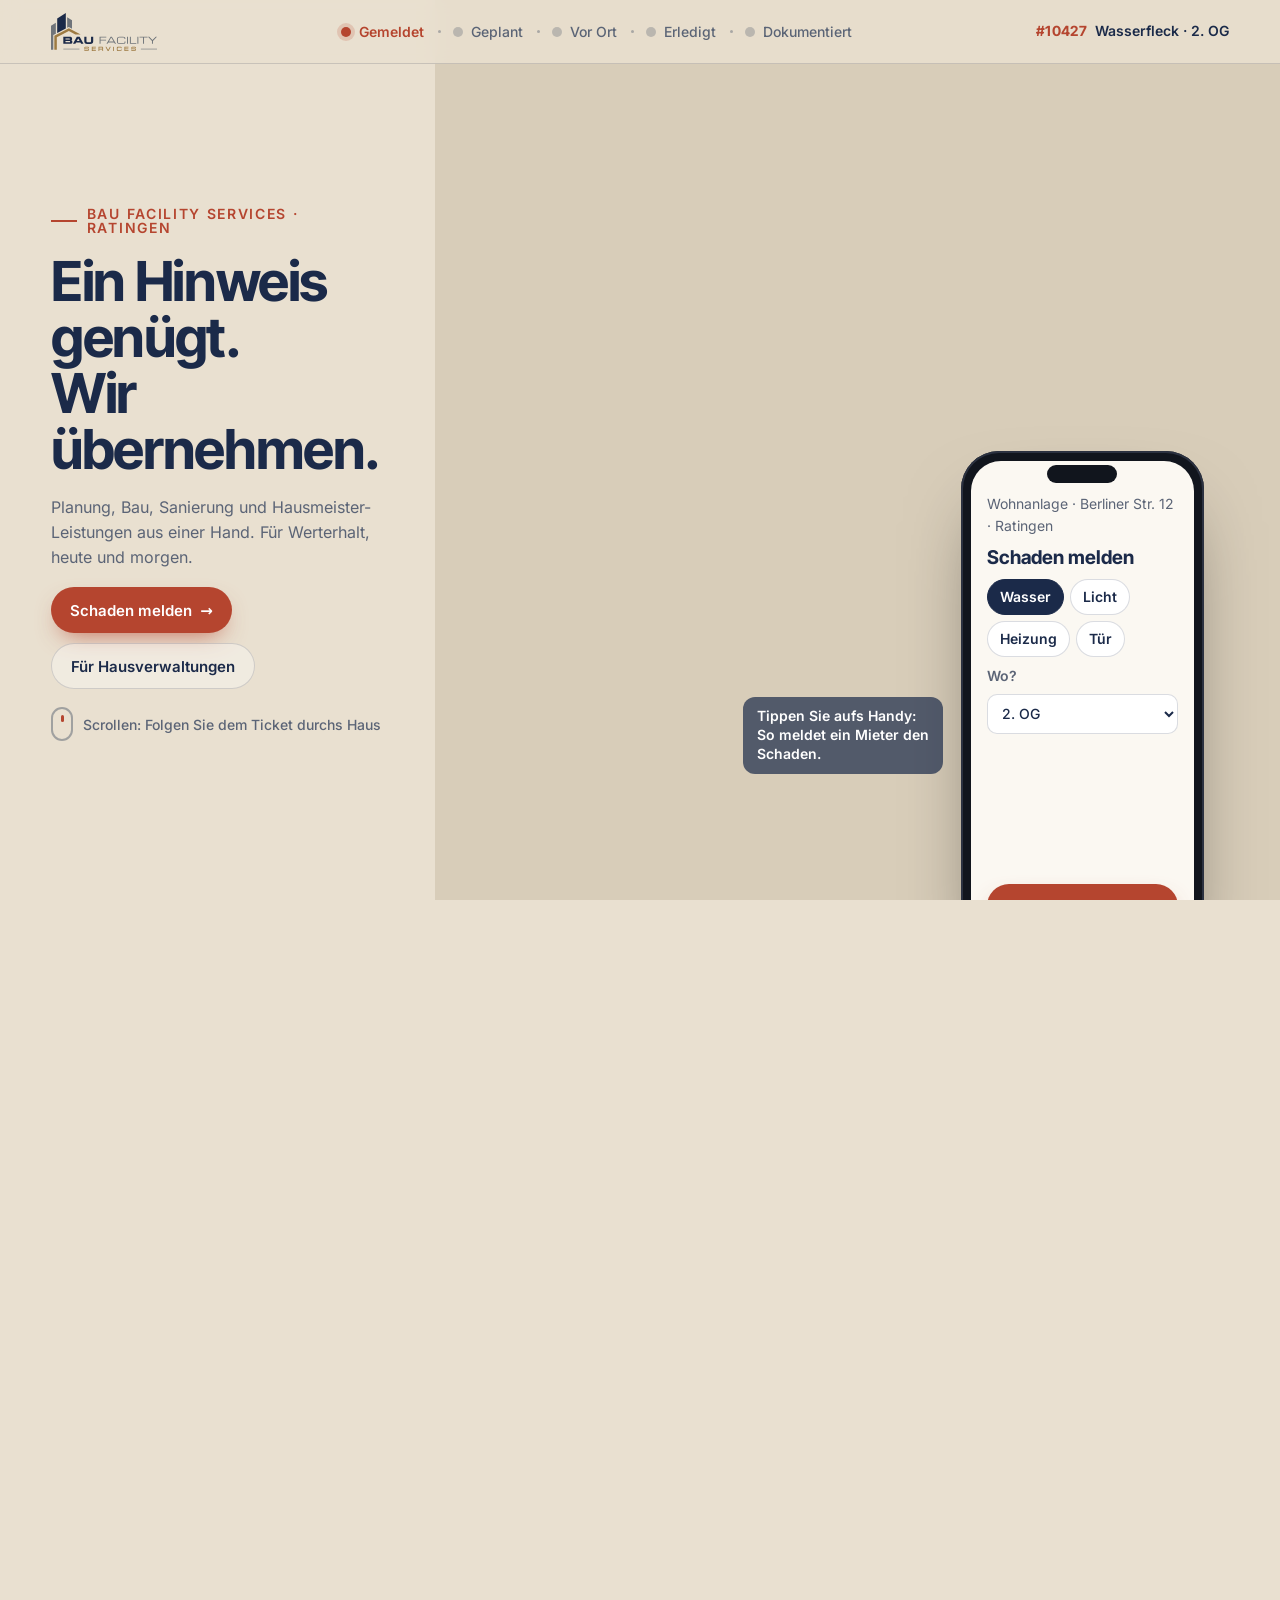
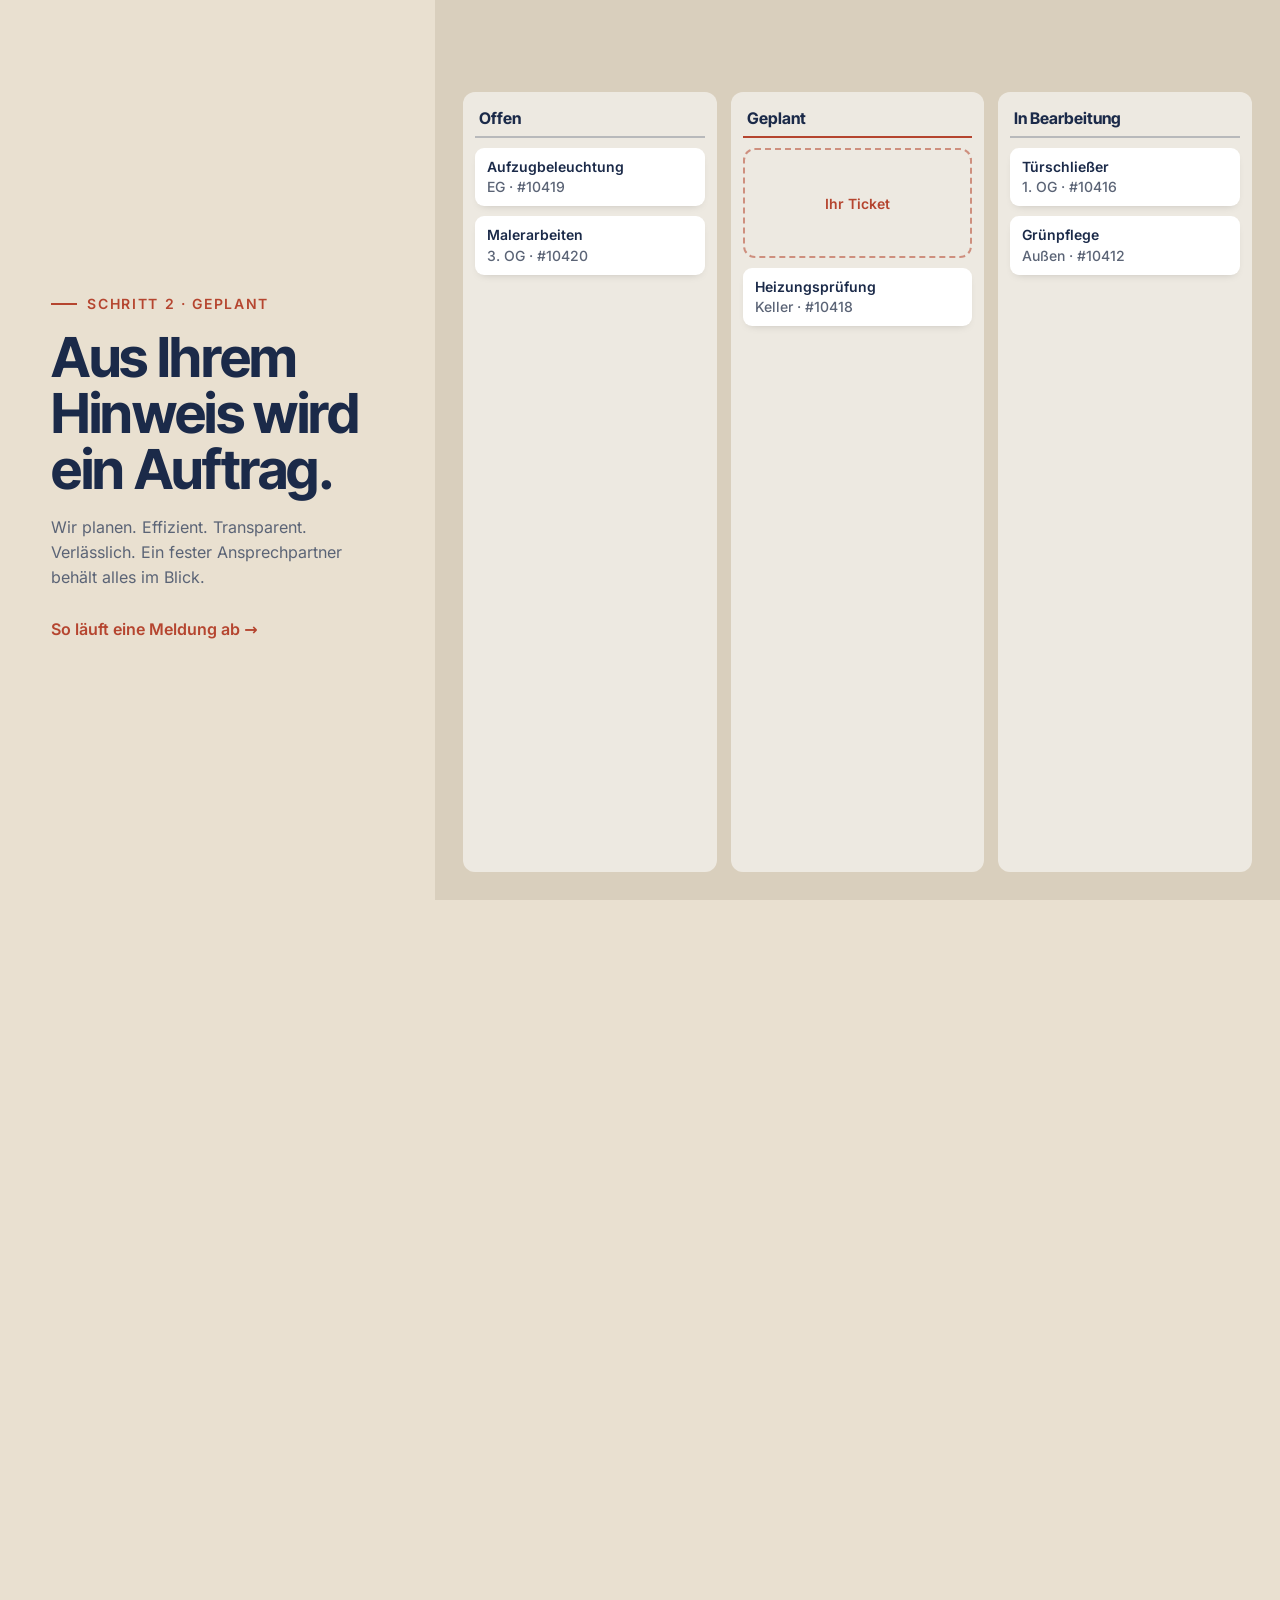
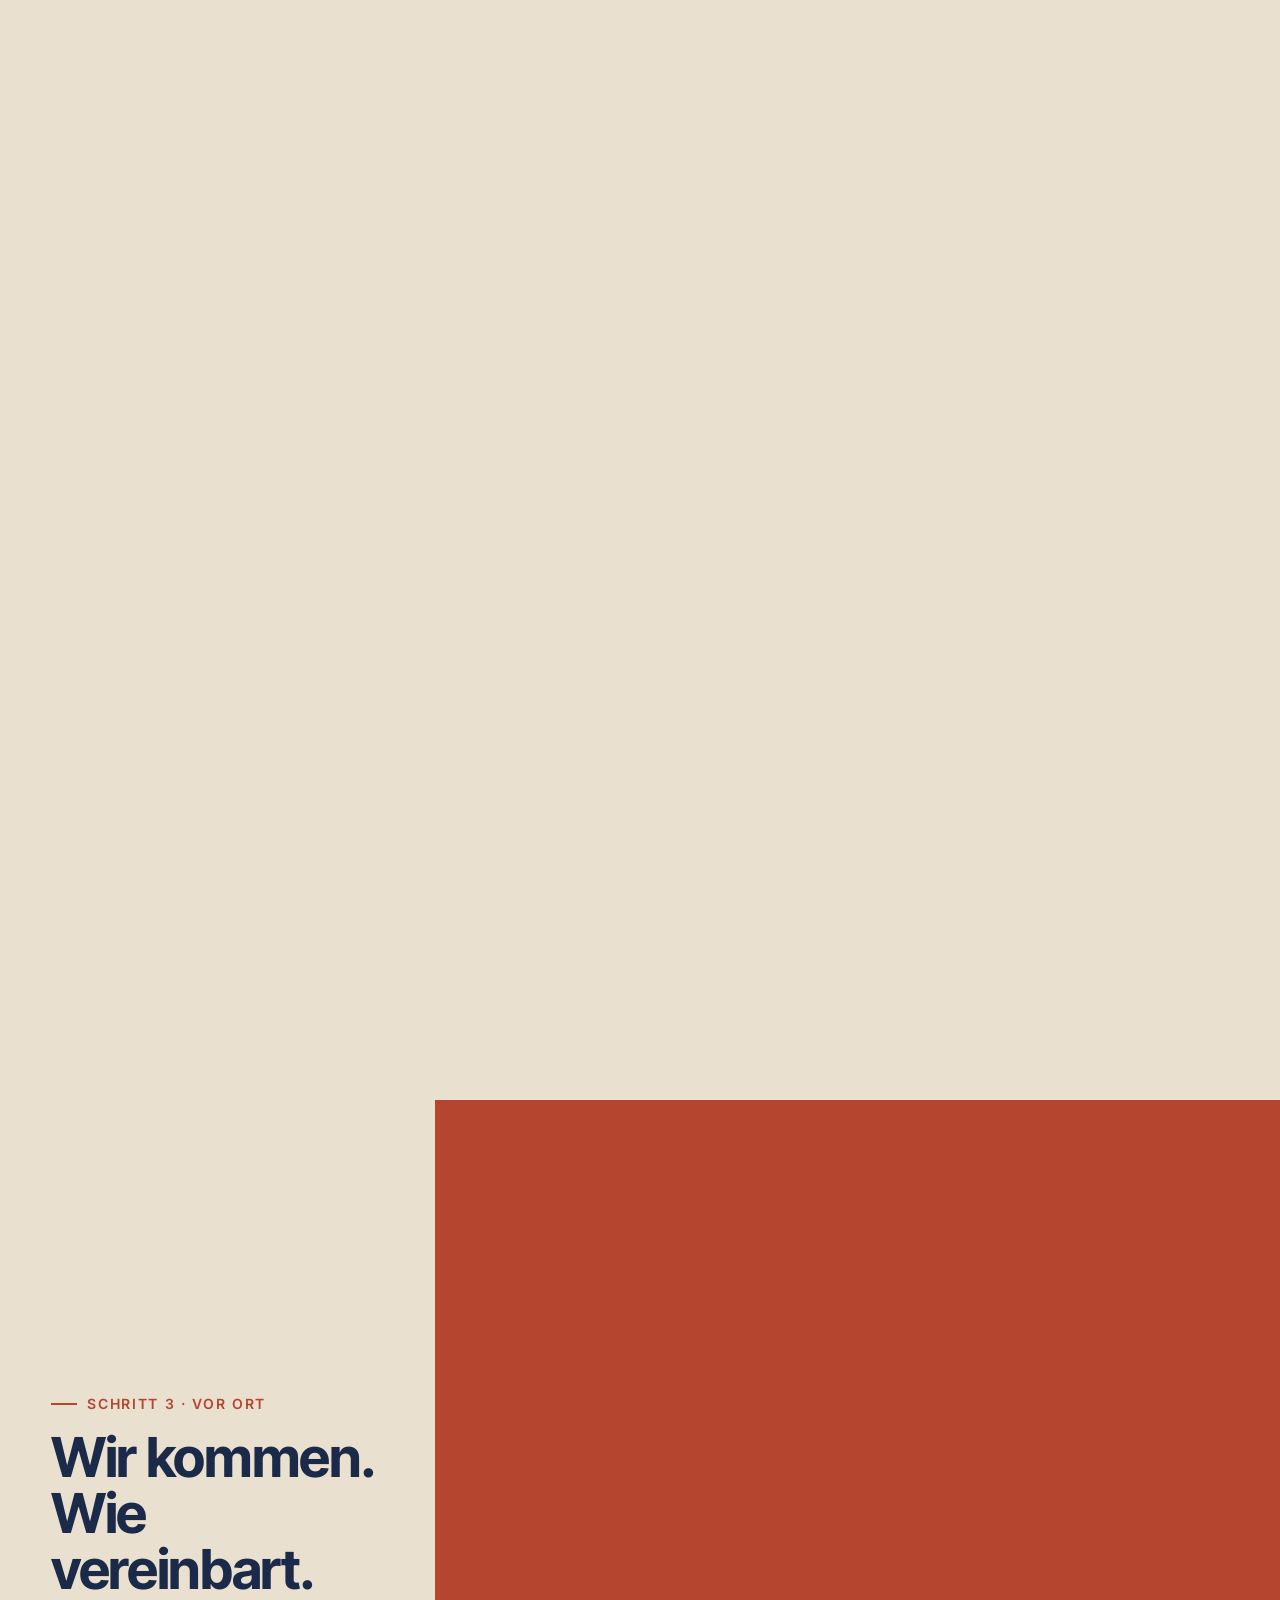
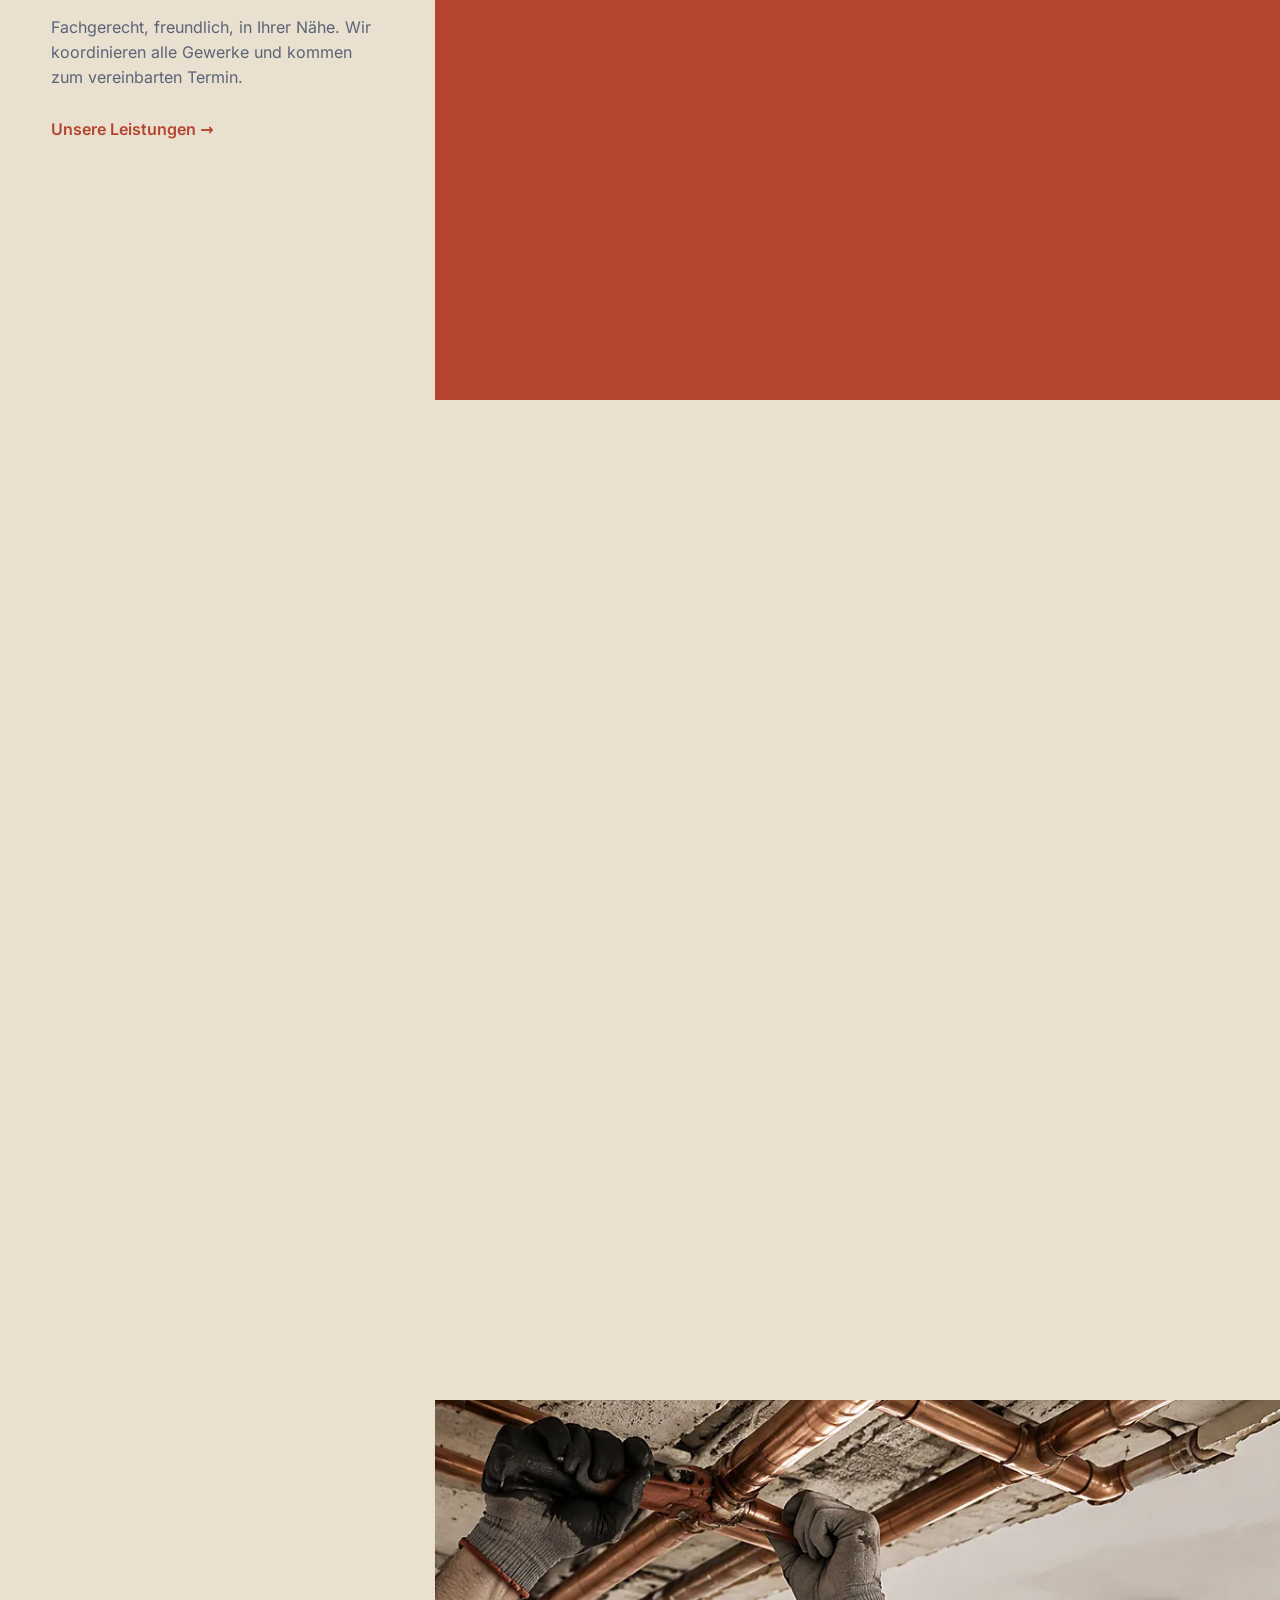
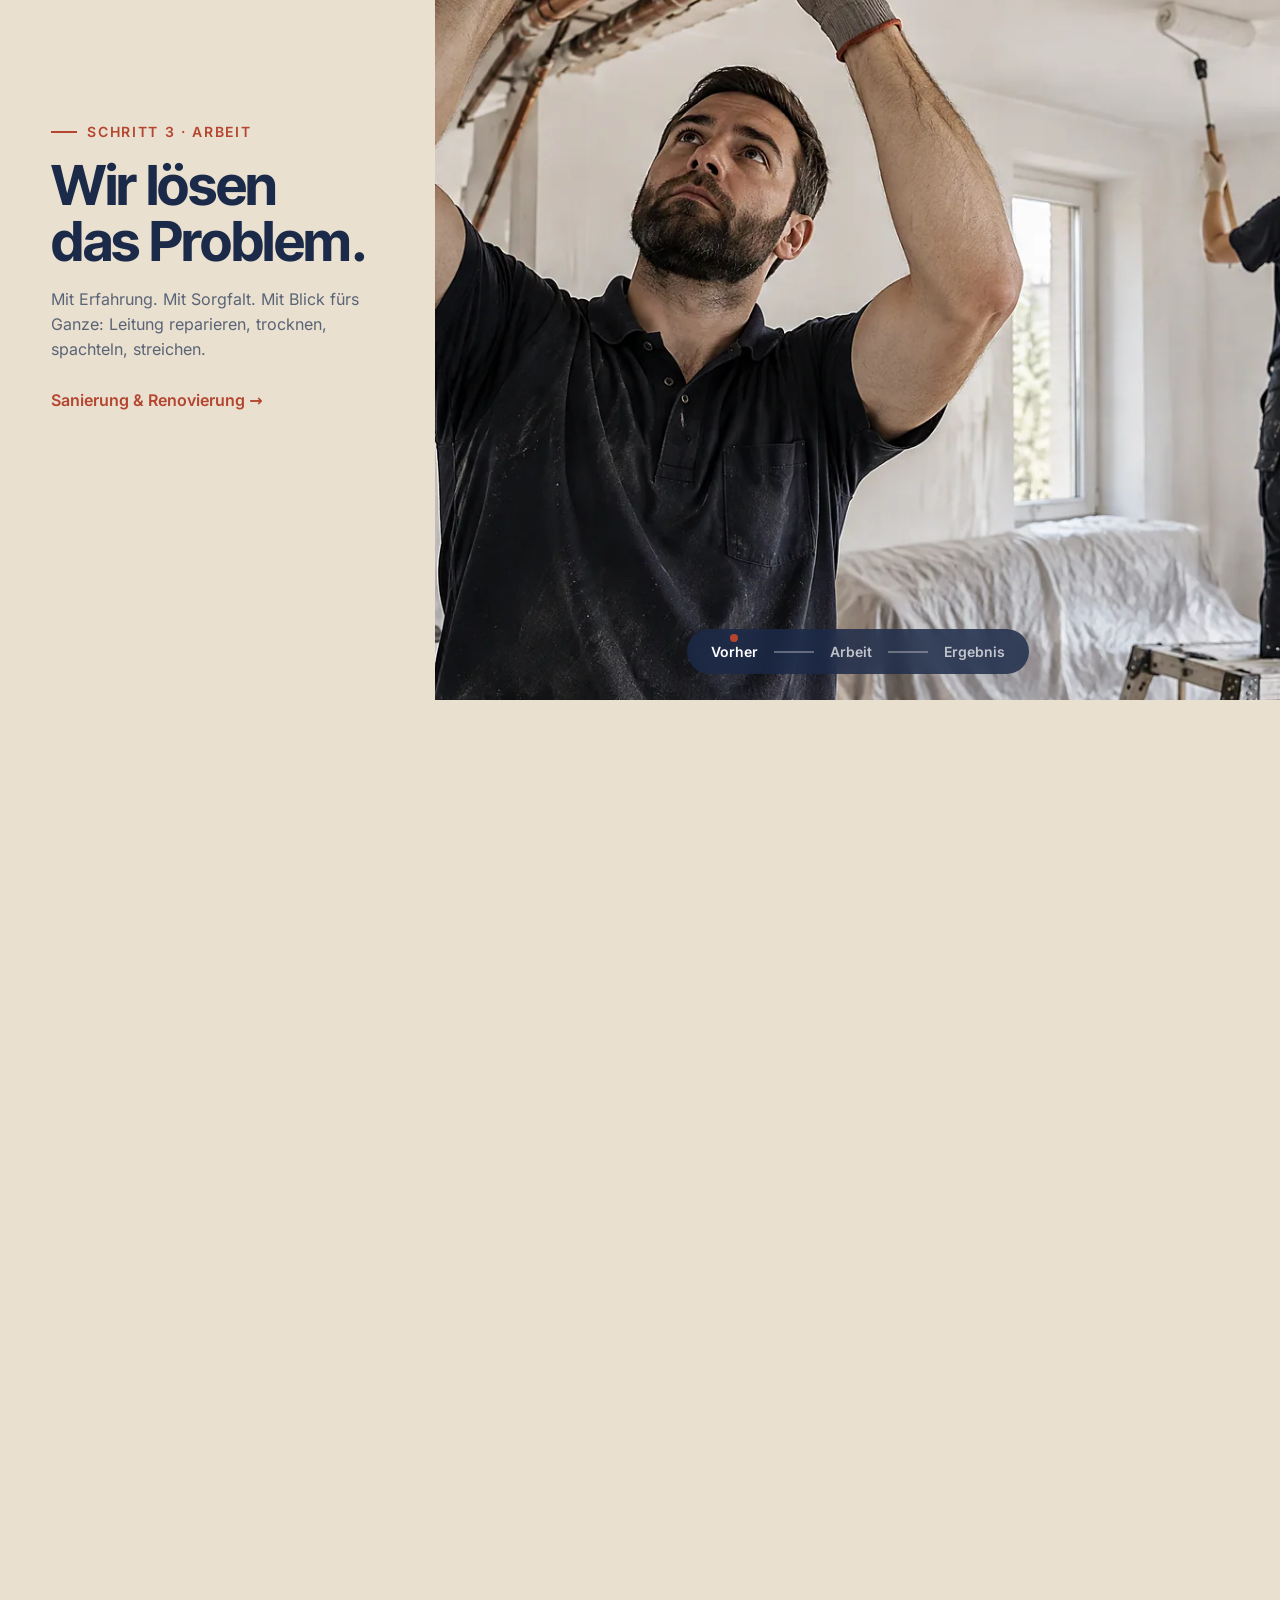
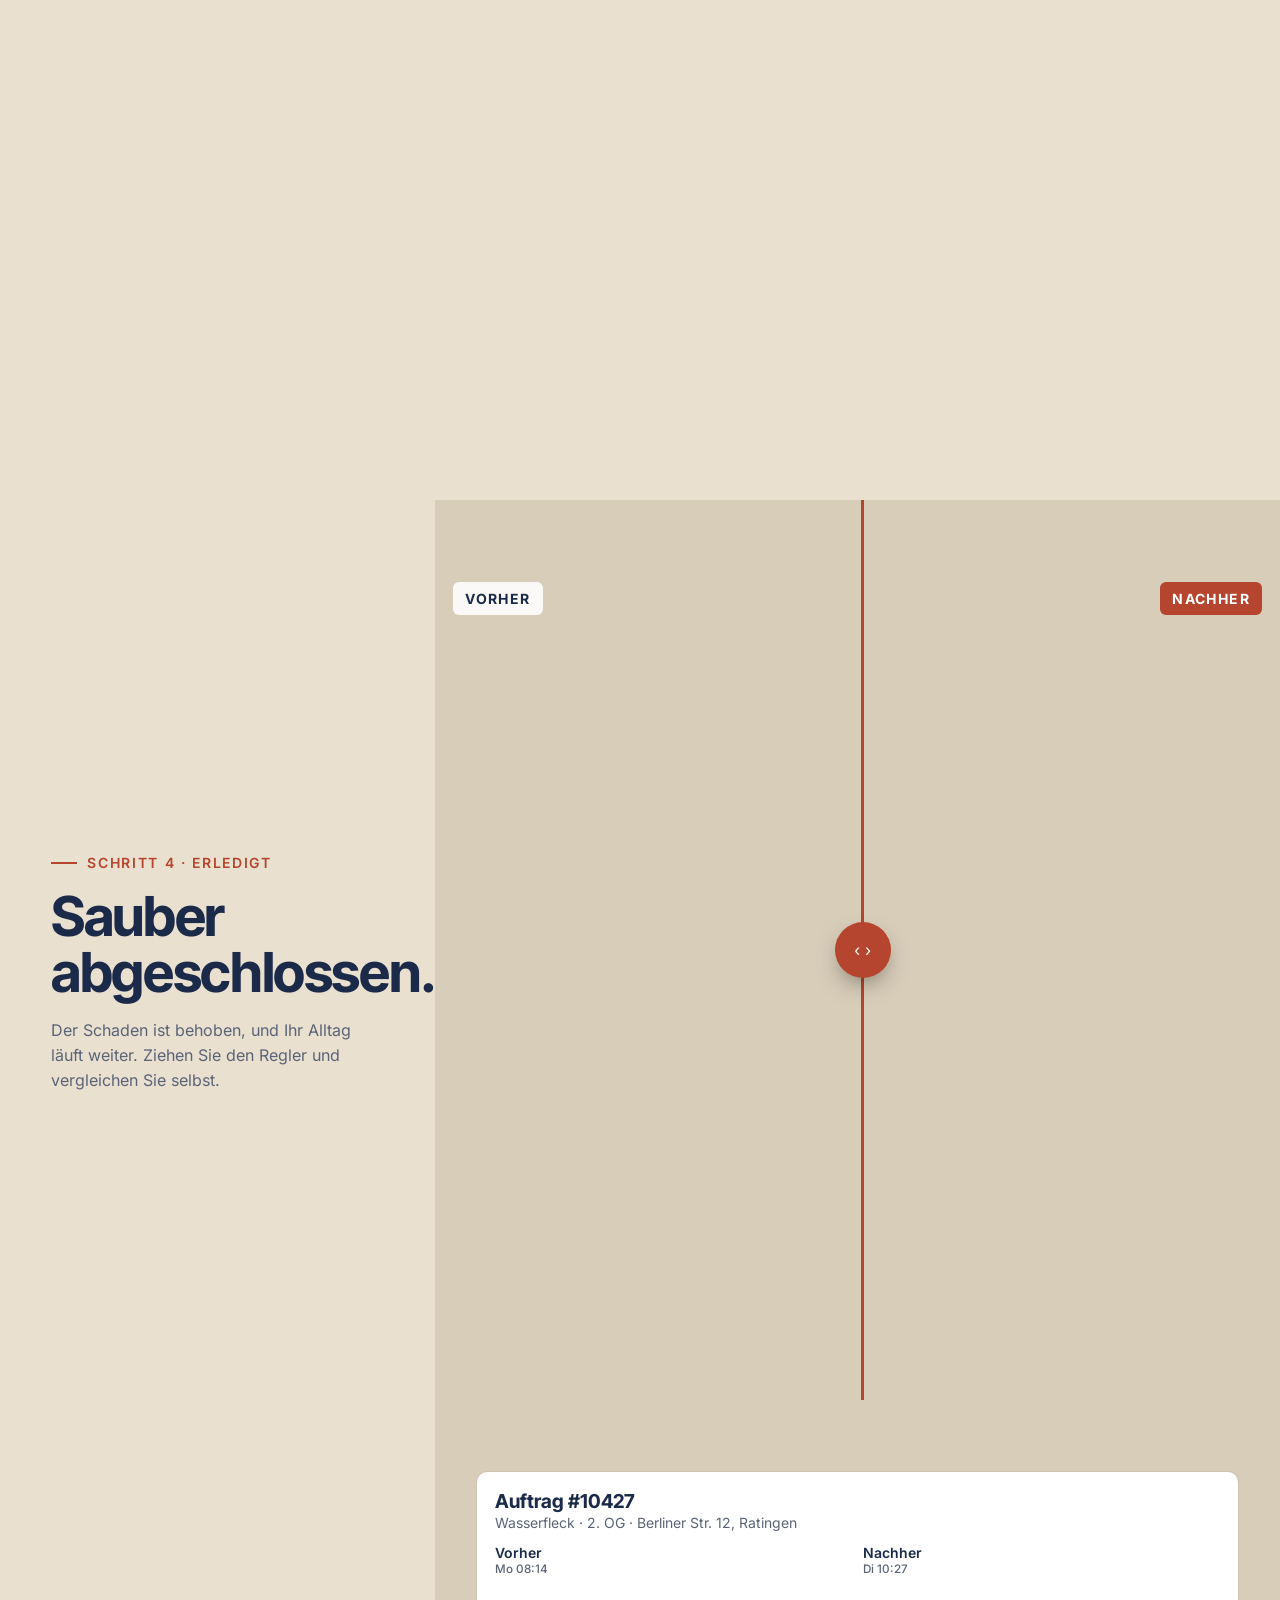
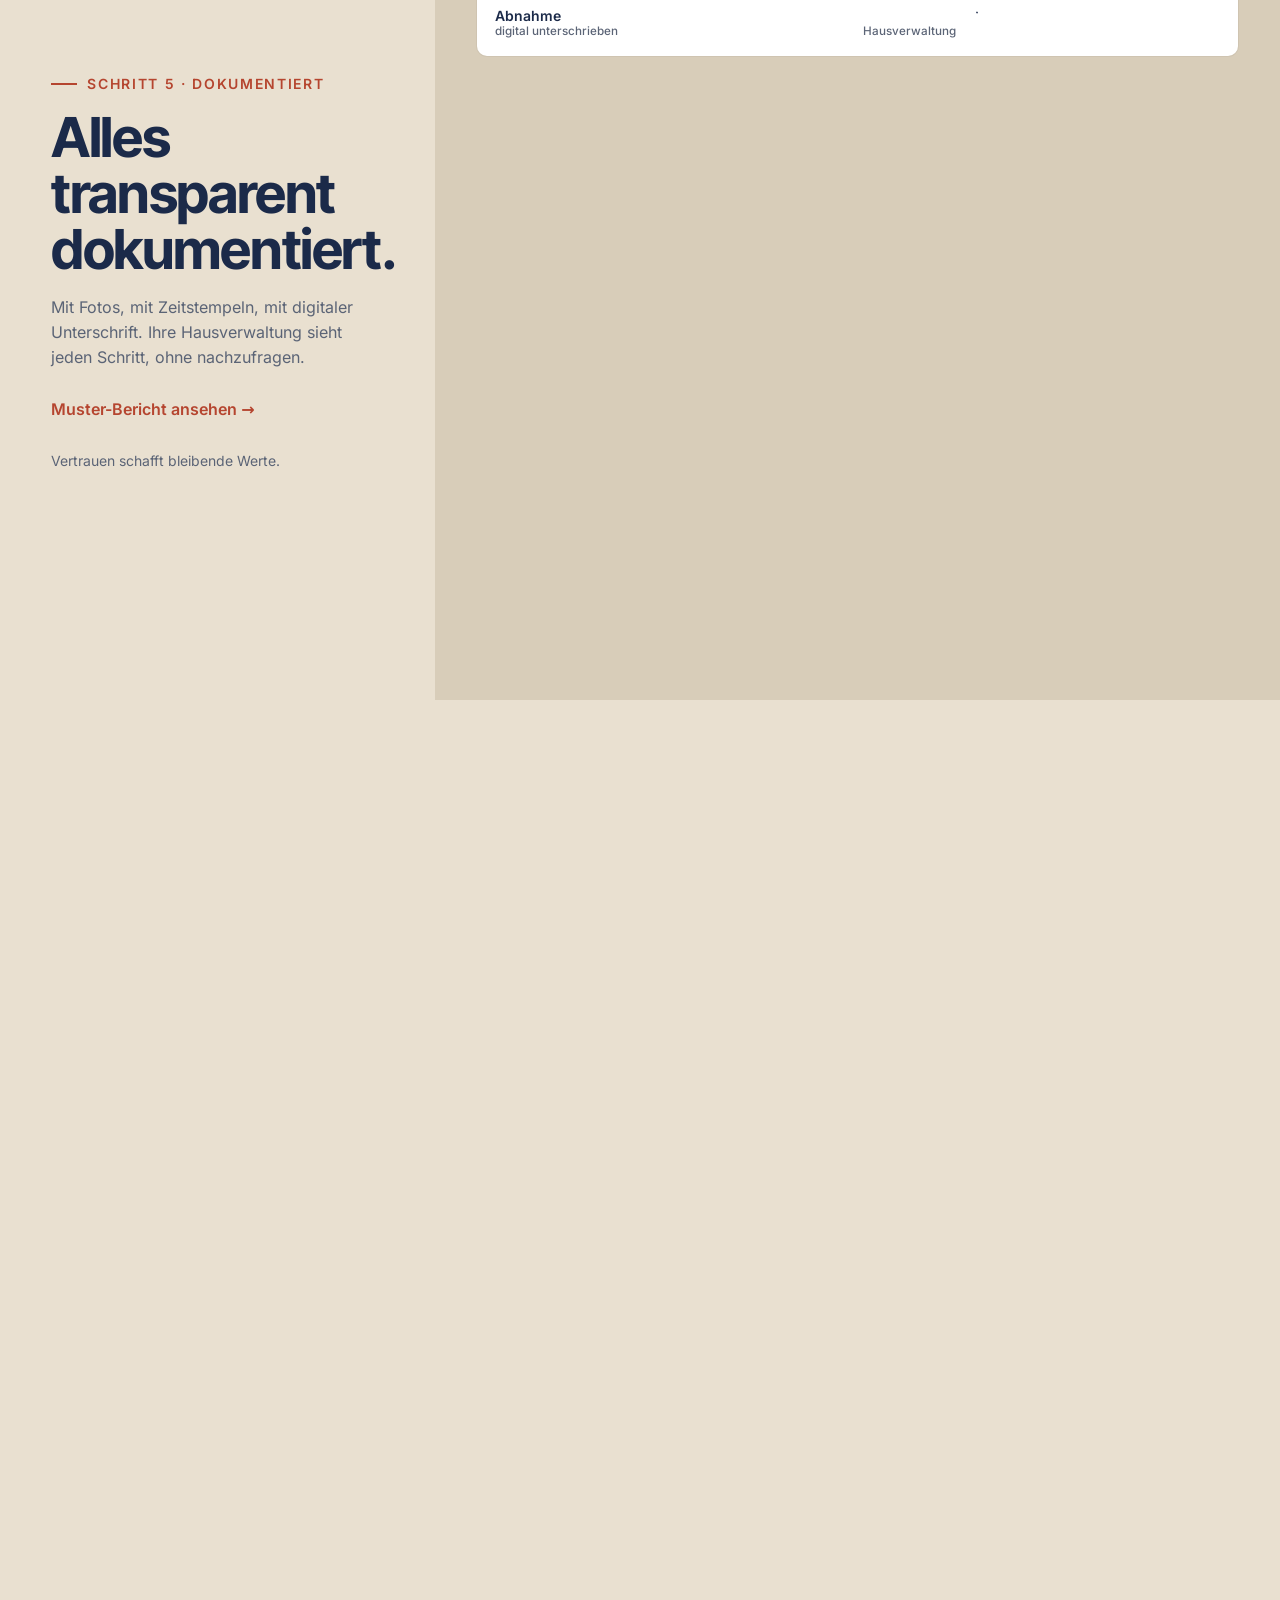
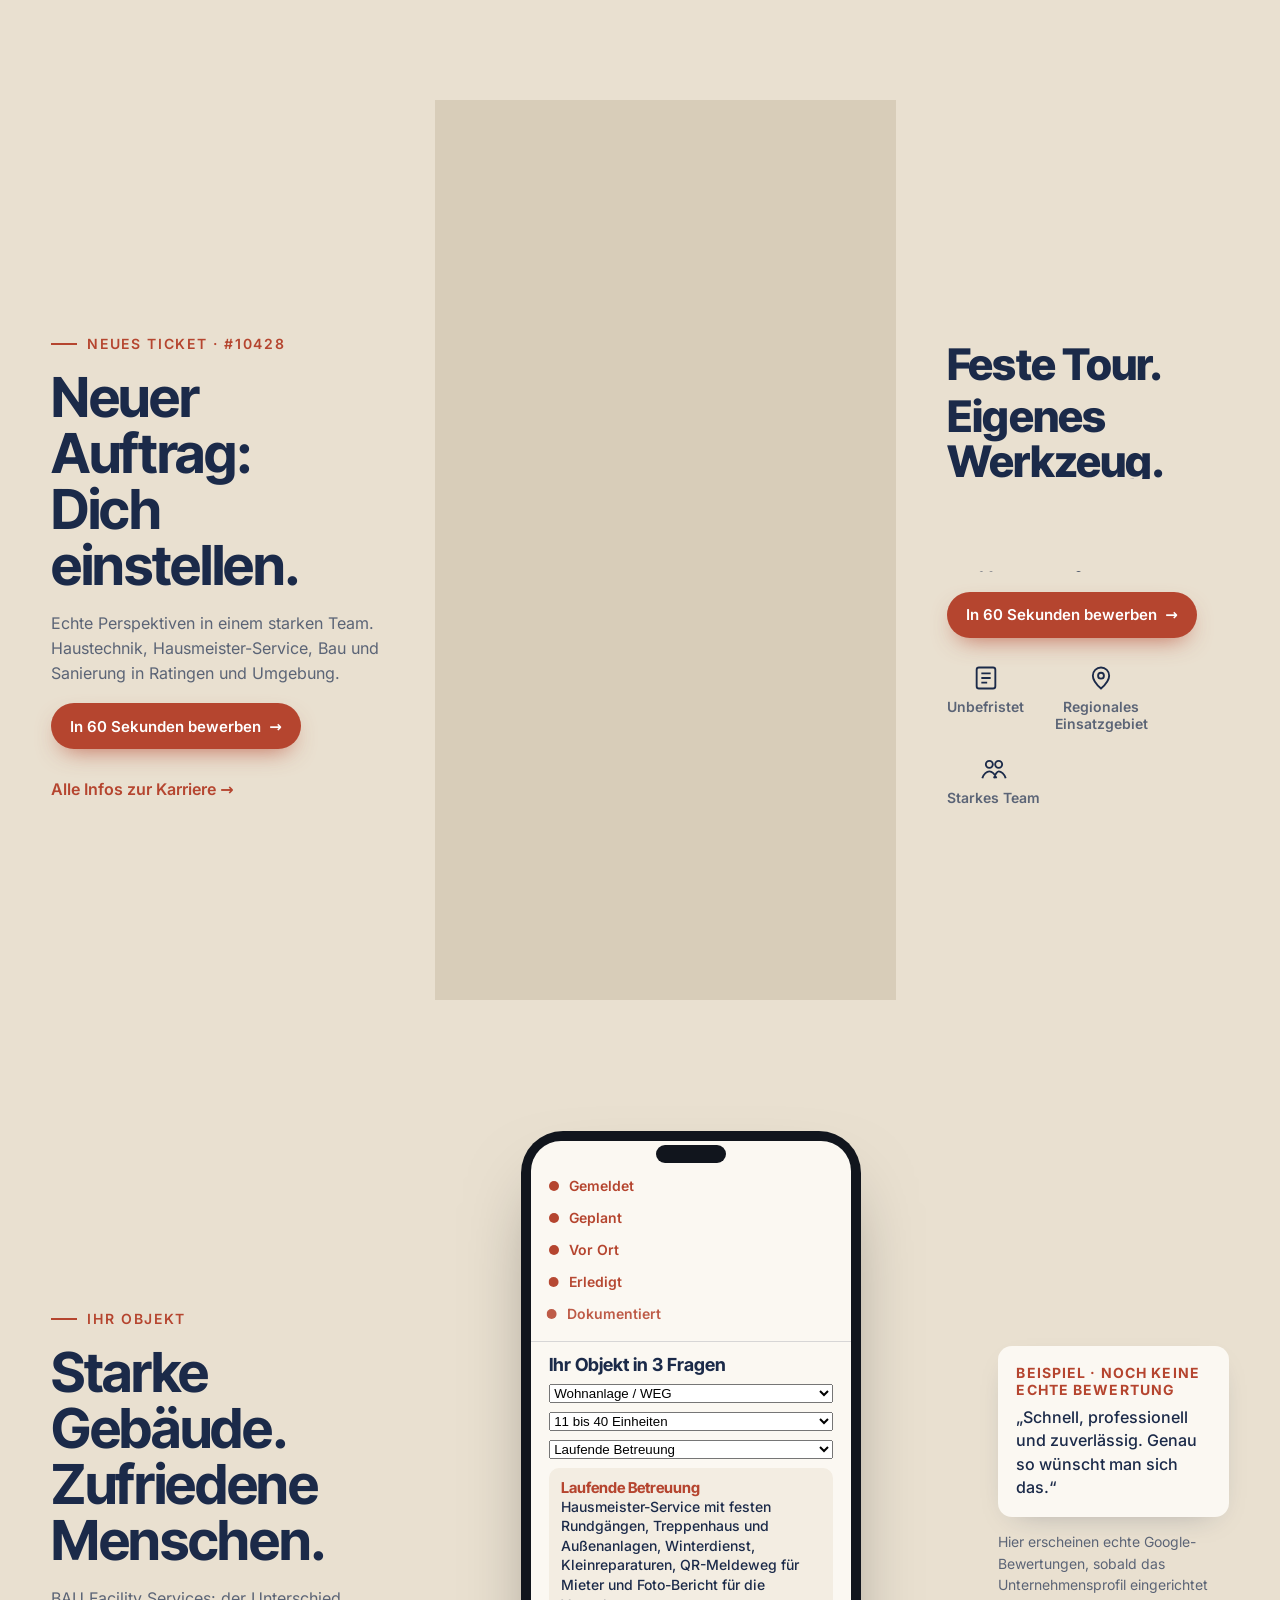
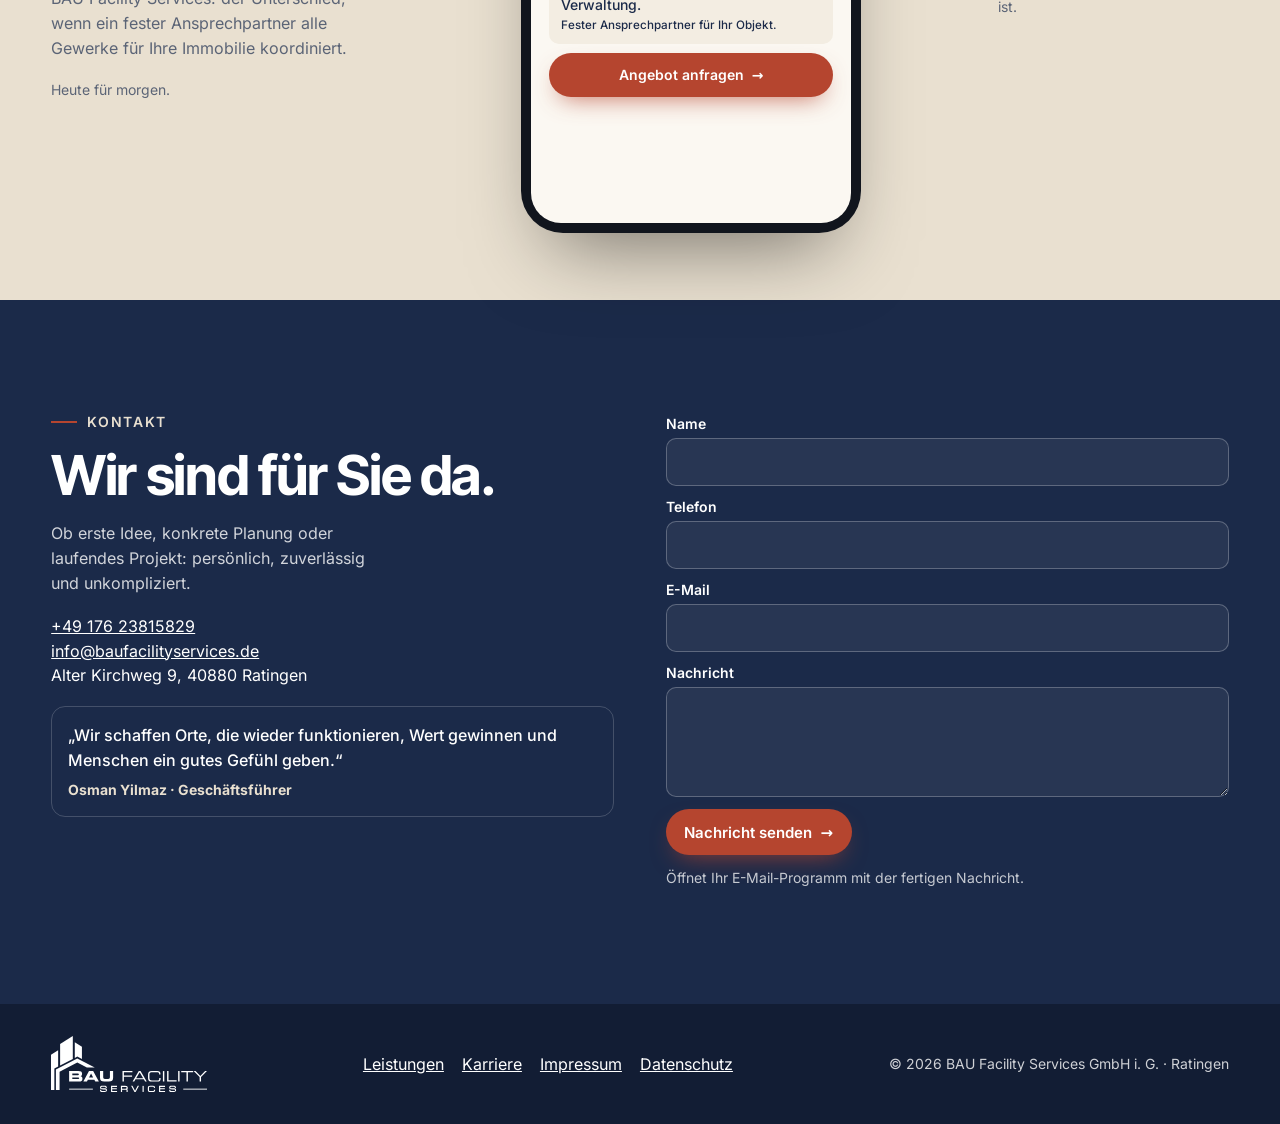
==== site/index.html @ c939128a "Neubau Ticket-Story: Seite, Unterseiten, erste Panel-Fotos (M3–M5) Co-Authored-By: Claude Opus 5.5 <" ====
<!doctype html>
<html lang="de">
<head>
<meta charset="utf-8">
<meta name="viewport" content="width=device-width, initial-scale=1, viewport-fit=cover">
<title>BAU Facility Services · Ein Hinweis genügt. Wir übernehmen.</title>
<meta name="description" content="BAU Facility Services GmbH, Ratingen: Planung, Koordination, Bau & Umbau, Sanierung und Hausmeister-Leistungen aus einer Hand. Vom Schaden-Hinweis bis zum Foto-Bericht.">
<meta name="theme-color" content="#e9e0d0">
<link rel="icon" href="assets/logo.svg">
<link rel="preload" href="assets/fonts/inter-tight.woff2" as="font" type="font/woff2" crossorigin>
<link rel="stylesheet" href="styles.css">
<script src="assets/manifest.js"></script>
</head>
<body>
<a class="sr" href="#gemeldet">Zum Inhalt</a>
<header class="nav">
  <a class="nav__logo" href="#gemeldet" aria-label="BAU Facility Services – Start"><img src="assets/logo.svg" alt="BAU Facility Services" width="170" height="61"></a>
  <ol class="status" aria-label="Ticket-Status und Navigation">
    <li><a href="#gemeldet" data-s="0"><i></i><span>Gemeldet</span></a></li>
    <li><a href="#geplant" data-s="1"><i></i><span>Geplant</span></a></li>
    <li><a href="#vor-ort" data-s="2"><i></i><span>Vor Ort</span></a></li>
    <li><a href="#erledigt" data-s="3"><i></i><span>Erledigt</span></a></li>
    <li><a href="#dokumentiert" data-s="4"><i></i><span>Dokumentiert</span></a></li>
  </ol>
  <div class="ticketchip" aria-live="polite"><b id="tNo">#10427</b><span id="tTitle">Wasserfleck · 2. OG</span></div>
  <button class="burger" aria-label="Menü öffnen" aria-expanded="false" aria-controls="menu"><span></span></button>
</header>
<div class="progress" aria-hidden="true"></div>
<nav class="menu" id="menu" hidden aria-label="Menü">
  <a href="#gemeldet">1 · Gemeldet</a><a href="#geplant">2 · Geplant</a><a href="#vor-ort">3 · Vor Ort</a><a href="#erledigt">4 · Erledigt</a><a href="#dokumentiert">5 · Dokumentiert</a>
  <a href="#karriere">Karriere</a><a href="#kontakt">Kontakt</a><a href="leistungen.html">Alle Leistungen</a>
</nav>

<main>
<!-- 1 · GEMELDET -->
<section class="ch" id="gemeldet" data-step="0">
  <div class="stage">
    <div class="copy">
      <p class="eyebrow">BAU Facility Services · Ratingen</p>
      <h1>Ein Hinweis genügt.<br>Wir übernehmen.</h1>
      <p class="lead">Planung, Bau, Sanierung und Hausmeister-Leistungen aus einer Hand. Für Werterhalt, heute und morgen.</p>
      <div class="row keep"><a class="btn btn--or" href="#melden" id="toPhone">Schaden melden <span class="arrow">→</span></a><a class="btn btn--ghost" href="meldung.html">Für Hausverwaltungen</a></div>
      <p class="scrollhint"><i></i>Scrollen: Folgen Sie dem Ticket durchs Haus</p>
    </div>
    <div class="media" id="m1">
      <img data-img="m1b-hand" data-fallback="m1a-vorher" alt="Treppenhaus mit Wasserfleck an der Decke, eine Hand hält ein Handy vor das QR-Schild „Schaden melden“" fetchpriority="high">
      <p class="hint" id="hint">Tippen Sie aufs Handy: So meldet ein Mieter den Schaden.</p>
      <div class="phone" id="phone">
        <div class="phone__scr" id="melden">
          <div class="phone__top"></div>
          <form class="ph" id="phForm" aria-label="Demo: Schaden melden">
            <small>Wohnanlage · Berliner Str. 12 · Ratingen</small>
            <h3>Schaden melden</h3>
            <div class="chips" role="radiogroup" aria-label="Art des Schadens">
              <button type="button" class="chip on" data-k="Wasserfleck" role="radio" aria-checked="true">Wasser</button>
              <button type="button" class="chip" data-k="Licht defekt" role="radio" aria-checked="false">Licht</button>
              <button type="button" class="chip" data-k="Heizung kalt" role="radio" aria-checked="false">Heizung</button>
              <button type="button" class="chip" data-k="Tür klemmt" role="radio" aria-checked="false">Tür</button>
            </div>
            <label for="phFloor">Wo?</label>
            <select id="phFloor"><option>EG</option><option>1. OG</option><option selected>2. OG</option><option>3. OG</option><option>Keller</option><option>Außenanlage</option></select>
            <button class="btn btn--or btn--sm" type="submit">Hinweis senden <span class="arrow">→</span></button>
          </form>
          <div class="ph ph__done" id="phDone" hidden>
            <small>Danke! Ihr Ticket</small><b id="phNo">#10427</b>
            <p>Status: <strong>Gemeldet</strong>. Scrollen Sie weiter, um zu sehen, was jetzt passiert.</p>
            <small>Demo · es wird nichts gesendet</small>
          </div>
        </div>
      </div>
    </div>
  </div>
</section>

<!-- 2 · Übergang: Handy wird Ticket, Ticket landet auf der Tafel -->
<section class="ch" id="geplant" data-step="1">
  <div class="stage">
    <div class="copy">
      <p class="eyebrow">Schritt 2 · Geplant</p>
      <h2 id="h2a">Aus Ihrem Hinweis wird ein Auftrag.</h2>
      <p class="lead" id="l2a">Wir planen. Effizient. Transparent. Verlässlich. Ein fester Ansprechpartner behält alles im Blick.</p>
      <a class="more" href="meldung.html">So läuft eine Meldung ab →</a>
    </div>
    <div class="media" id="m2">
      <div class="board" id="board" aria-label="Planungstafel">
        <div class="col"><h4>Offen</h4><div class="mini">Aufzugbeleuchtung<small>EG · #10419</small></div><div class="mini">Malerarbeiten<small>3. OG · #10420</small></div></div>
        <div class="col"><h4>Geplant</h4><div class="slot" id="slot">Ihr Ticket</div><div class="mini">Heizungsprüfung<small>Keller · #10418</small></div></div>
        <div class="col"><h4>In Bearbeitung</h4><div class="mini">Türschließer<small>1. OG · #10416</small></div><div class="mini">Grünpflege<small>Außen · #10412</small></div></div>
      </div>
      <div class="layer" id="m3" style="opacity:0"><img data-img="m3-planung" alt="Koordinatorin vor der Planungstafel mit Sanitär, Elektro und Maler"></div>
      <aside class="datacard" id="data" style="opacity:0" aria-label="Daten zu Leitungswasserschäden">
        <h4>Warum schnell handeln?</h4>
        <div class="big"><span data-count="4600" data-prefix="über " data-suffix=" €">0 €</span><small>kostet ein Leitungswasserschaden im Schnitt, 7,5 % mehr als im Vorjahr</small></div>
        <div class="bars">
          <div class="bar"><b>2024</b><span><i data-w="96"></i></span><em>1,13 Mio.</em></div>
          <div class="bar hot"><b>2025</b><span><i data-w="91"></i></span><em>1,07 Mio.</em></div>
        </div>
        <p class="note" style="color:rgba(255,255,255,.85);margin-top:10px">gemeldete Leitungswasserschäden pro Jahr, also rund 2 pro Minute. Über 20 Jahre betrachtet macht Leitungswasser rund die Hälfte des Schadenaufwands in der Wohngebäudeversicherung aus.</p>
        <span class="src">Quelle: GDV, Mitteilung November 2026 (Wohngebäudeversicherung)</span>
      </aside>
      <aside class="gantt" id="gantt" style="opacity:0" aria-label="Einsatzplan für das Ticket">
        <h5>Einsatzplan <span id="gNo">#10427</span></h5>
        <div class="g hot"><span>Sanitär</span><div><i style="left:8%;width:0" data-w="30"></i></div></div>
        <div class="g"><span>Trocknung</span><div><i style="left:38%;width:0" data-w="24"></i></div></div>
        <div class="g"><span>Maler</span><div><i style="left:62%;width:0" data-w="30"></i></div></div>
      </aside>
    </div>
  </div>
</section>

<!-- 3 · VOR ORT -->
<section class="ch" id="vor-ort" data-step="2">
  <div class="stage">
    <div class="copy">
      <p class="eyebrow">Schritt 3 · Vor Ort</p>
      <h2>Wir kommen.<br>Wie vereinbart.</h2>
      <p class="lead">Fachgerecht, freundlich, in Ihrer Nähe. Wir koordinieren alle Gewerke und kommen zum vereinbarten Termin.</p>
      <a class="more" href="leistungen.html">Unsere Leistungen →</a>
    </div>
    <div class="media" id="m4">
      <img data-img="m4-vorort" alt="Servicewagen von BAU Facility Services vor Hausnummer 12, ein Techniker geht mit Werkzeugkoffer zur Tür">
      <video data-video="vorort" muted playsinline preload="auto" aria-hidden="true"></video>
      <div class="layer" id="wipe4" style="background:var(--or);transform:scaleX(0);transform-origin:0 50%"></div>
    </div>
  </div>
</section>

<!-- 4 · ARBEIT -->
<section class="ch" id="arbeit" data-step="2">
  <div class="stage">
    <div class="copy">
      <p class="eyebrow">Schritt 3 · Arbeit</p>
      <h2>Wir lösen<br>das Problem.</h2>
      <p class="lead">Mit Erfahrung. Mit Sorgfalt. Mit Blick fürs Ganze: Leitung reparieren, trocknen, spachteln, streichen.</p>
      <a class="more" href="leistungen.html#sanierung">Sanierung & Renovierung →</a>
    </div>
    <div class="media" id="m5">
      <img data-img="m5-arbeit" alt="Installateur repariert eine Kupferleitung an der offenen Decke, dahinter streicht eine Malerin">
      <video data-video="reparatur" muted playsinline preload="auto" aria-hidden="true"></video>
      <div class="scrub" aria-hidden="true"><span data-p="0" class="on">Vorher</span><em></em><span data-p="1">Arbeit</span><em></em><span data-p="2">Ergebnis</span></div>
    </div>
  </div>
</section>

<!-- 5 · ERLEDIGT -->
<section class="ch" id="erledigt" data-step="3">
  <div class="stage">
    <div class="copy">
      <p class="eyebrow">Schritt 4 · Erledigt</p>
      <h2>Sauber<br>abgeschlossen.</h2>
      <p class="lead">Der Schaden ist behoben, und Ihr Alltag läuft weiter. Ziehen Sie den Regler und vergleichen Sie selbst.</p>
    </div>
    <div class="media" id="m6">
      <div class="wipe" id="wipe" role="slider" tabindex="0" aria-label="Vorher-Nachher-Vergleich" aria-valuemin="0" aria-valuemax="100" aria-valuenow="50">
        <img class="before" data-img="m1a-vorher" alt="Vorher: Wasserfleck an der Decke" style="position:absolute;inset:0;width:100%;height:100%;object-fit:cover">
        <img class="after" data-img="m6-nachher" alt="Nachher: Decke repariert und frisch gestrichen" style="position:absolute;inset:0;width:100%;height:100%;object-fit:cover">
        <span class="tag tag--l">Vorher</span><span class="tag tag--r">Nachher</span>
        <div class="wipe__line"></div><div class="wipe__knob" aria-hidden="true">‹ ›</div>
      </div>
    </div>
  </div>
</section>

<!-- 6 · DOKUMENTIERT -->
<section class="ch" id="dokumentiert" data-step="4">
  <div class="stage">
    <div class="copy">
      <p class="eyebrow">Schritt 5 · Dokumentiert</p>
      <h2>Alles transparent dokumentiert.</h2>
      <p class="lead">Mit Fotos, mit Zeitstempeln, mit digitaler Unterschrift. Ihre Hausverwaltung sieht jeden Schritt, ohne nachzufragen.</p>
      <a class="more" href="dokumentation.html">Muster-Bericht ansehen →</a>
      <p class="note">Vertrauen schafft bleibende Werte.</p>
    </div>
    <div class="media" id="m7">
      <img data-img="m7-tablet" alt="Hand hält ein Tablet mit dem Foto-Bericht">
      <article class="report" id="report" aria-label="Foto-Bericht zum Ticket">
        <header><div><h4><span class="rNo">Auftrag #10427</span></h4><p class="addr"><span class="rTitle">Wasserfleck · 2. OG</span> · Berliner Str. 12, Ratingen</p></div><span class="stamp" id="stamp">Erledigt · 1 Tag</span></header>
        <div class="shots">
          <figure><img data-img="m1a-vorher" alt="Vorher"><figcaption>Vorher<small id="tA">Mo 08:14</small></figcaption></figure>
          <figure><img data-img="m6-nachher" alt="Nachher"><figcaption>Nachher<small id="tB">Di 10:27</small></figcaption></figure>
        </div>
        <div class="sig"><div>Abnahme<small>digital unterschrieben</small></div><div><svg viewBox="0 0 160 40" width="100%" height="34" aria-hidden="true"><path id="sigp" d="M4 30 C14 6 22 6 24 26 S36 34 42 14 52 8 56 28 64 30 72 12 84 10 86 26 98 30 110 16 122 14 126 28 140 24 156 18"/></svg><small>Hausverwaltung</small></div></div>
      </article>
    </div>
  </div>
</section>

<!-- 7 · KARRIERE -->
<section class="ch" id="karriere" data-step="4">
  <div class="stage stage--three">
    <div class="copy">
      <p class="eyebrow">Neues Ticket · #10428</p>
      <h2>Neuer Auftrag:<br>Dich einstellen.</h2>
      <p class="lead">Echte Perspektiven in einem starken Team. Haustechnik, Hausmeister-Service, Bau und Sanierung in Ratingen und Umgebung.</p>
      <div class="row keep"><button class="btn btn--or" data-open="apply">In 60 Sekunden bewerben <span class="arrow">→</span></button></div>
      <a class="more" href="karriere.html">Alle Infos zur Karriere →</a>
    </div>
    <div class="media" id="m8">
      <img data-img="m8-team" alt="Technikerin von BAU Facility Services vor dem Servicewagen">
      <video data-video="team" muted playsinline loop preload="metadata" aria-hidden="true"></video>
    </div>
    <div class="side">
      <div class="kin" id="kin"><span><b>Feste Tour.</b></span><span><b>Eigenes Werkzeug.</b></span><span><b>Pünktlich Feierabend.</b></span></div>
      <button class="btn btn--or" data-open="apply" style="align-self:flex-start">In 60 Sekunden bewerben <span class="arrow">→</span></button>
      <div class="perks">
        <div><svg viewBox="0 0 24 24"><rect x="4" y="3" width="16" height="18" rx="2"/><path d="M8 8h8M8 12h8M8 16h5"/></svg>Unbefristet</div>
        <div><svg viewBox="0 0 24 24"><path d="M12 21s7-6.2 7-11a7 7 0 1 0-14 0c0 4.8 7 11 7 11z"/><circle cx="12" cy="10" r="2.5"/></svg>Regionales Einsatzgebiet</div>
        <div><svg viewBox="0 0 24 24"><circle cx="8" cy="8" r="3"/><circle cx="16" cy="8" r="3"/><path d="M2 20c1-4 4-6 6-6s5 2 6 6M12 20c.7-3 2.6-6 4-6 2 0 5 2 6 6"/></svg>Starkes Team</div>
      </div>
    </div>
  </div>
</section>

<!-- 8 · ABSCHLUSS: Ihr Objekt -->
<section class="ch" id="objekt" data-step="4">
  <div class="end">
    <div class="copy">
      <p class="eyebrow">Ihr Objekt</p>
      <h2>Starke Gebäude.<br>Zufriedene Menschen.</h2>
      <p class="lead">BAU Facility Services: der Unterschied, wenn ein fester Ansprechpartner alle Gewerke für Ihre Immobilie koordiniert.</p>
      <p class="note">Heute für morgen.</p>
    </div>
    <div class="handy" aria-label="Ihr Objekt in 3 Fragen">
      <div class="phone__scr">
        <div class="phone__top"></div>
        <ol class="vsteps"><li class="done"><i></i>Gemeldet</li><li class="done"><i></i>Geplant</li><li class="done"><i></i>Vor Ort</li><li class="done"><i></i>Erledigt</li><li class="done"><i></i>Dokumentiert</li></ol>
        <form class="calc" id="calc">
          <h3>Ihr Objekt in 3 Fragen</h3>
          <label class="sr" for="cA">Objektart</label>
          <select id="cA" class="ph-sel"><option value="wohn">Wohnanlage / WEG</option><option value="gew">Gewerbeimmobilie</option><option value="haus">Ein- oder Zweifamilienhaus</option></select>
          <label class="sr" for="cB">Größe</label>
          <select id="cB"><option value="s">bis 10 Einheiten</option><option value="m" selected>11 bis 40 Einheiten</option><option value="l">über 40 Einheiten</option></select>
          <label class="sr" for="cC">Anliegen</label>
          <select id="cC"><option value="betreuung">Laufende Betreuung</option><option value="sanierung">Sanierung / Renovierung</option><option value="umbau">Bau & Umbau</option><option value="schaden">Akuter Schaden</option></select>
          <div class="out" id="cOut" aria-live="polite"></div>
          <a class="btn btn--or btn--sm" id="cMail" href="#kontakt" style="justify-content:center">Angebot anfragen <span class="arrow">→</span></a>
        </form>
      </div>
    </div>
    <div class="reviews" aria-label="Kundenstimmen (Beispiele)">
      <div class="rev"><small>Beispiel · noch keine echte Bewertung</small><p id="revTxt">„Schnell, professionell und zuverlässig. Genau so wünscht man sich das.“</p></div>
      <p class="note">Hier erscheinen echte Google-Bewertungen, sobald das Unternehmensprofil eingerichtet ist.</p>
    </div>
  </div>
</section>

<!-- KONTAKT -->
<section class="contact" id="kontakt">
  <div style="display:grid;gap:18px;align-content:start">
    <p class="eyebrow" style="color:#e9e0d0">Kontakt</p>
    <h2>Wir sind für Sie da.</h2>
    <p class="lead">Ob erste Idee, konkrete Planung oder laufendes Projekt: persönlich, zuverlässig und unkompliziert.</p>
    <p><a href="tel:+4917623815829">+49 176 23815829</a><br><a href="mailto:info@baufacilityservices.de">info@baufacilityservices.de</a><br>Alter Kirchweg 9, 40880 Ratingen</p>
    <div class="boss"><div><q>Wir schaffen Orte, die wieder funktionieren, Wert gewinnen und Menschen ein gutes Gefühl geben.</q><b>Osman Yilmaz · Geschäftsführer</b></div></div>
  </div>
  <form class="f" id="contactForm">
    <label>Name<input name="name" autocomplete="name" required></label>
    <label>Telefon<input name="tel" type="tel" autocomplete="tel"></label>
    <label>E-Mail<input name="mail" type="email" autocomplete="email" required></label>
    <label>Nachricht<textarea name="msg" id="msg"></textarea></label>
    <button class="btn btn--or" type="submit" style="justify-self:start">Nachricht senden <span class="arrow">→</span></button>
    <p class="note" style="color:rgba(255,255,255,.75)">Öffnet Ihr E-Mail-Programm mit der fertigen Nachricht.</p>
  </form>
</section>
</main>

<footer class="foot">
  <img src="assets/logo-w.svg" alt="BAU Facility Services" width="200" height="72">
  <nav aria-label="Seiten"><a href="leistungen.html">Leistungen</a><a href="karriere.html">Karriere</a><a href="impressum.html">Impressum</a><a href="datenschutz.html">Datenschutz</a></nav>
  <small>© 2026 BAU Facility Services GmbH i. G. · Ratingen</small>
</footer>

<div class="modal" id="apply" hidden role="dialog" aria-modal="true" aria-labelledby="apT">
  <div class="modal__box">
    <button class="modal__x" data-close aria-label="Schließen">×</button>
    <div class="row" style="justify-content:space-between"><h3 id="apT" style="font:700 22px var(--f-d)">Bewerben in 60 Sekunden</h3><span class="timer" id="timer">60</span></div>
    <div class="steps"><i class="on"></i><i></i><i></i></div>
    <form class="f" id="applyForm">
      <fieldset data-st="0" style="border:0;display:grid;gap:12px"><label>Was machst du?<select name="job"><option>Haustechnik / Installation</option><option>Hausmeister-Service</option><option>Maler / Trockenbau</option><option>Ausbildung</option><option>Quereinstieg</option></select></label><button type="button" class="btn btn--or" data-next>Weiter →</button></fieldset>
      <fieldset data-st="1" hidden style="border:0;display:grid;gap:12px"><label>Führerschein Klasse B?<select name="fs"><option>Ja</option><option>Nein</option><option>Mache ich gerade</option></select></label><label>Ab wann?<select name="ab"><option>Sofort</option><option>In 1 Monat</option><option>In 3 Monaten</option></select></label><button type="button" class="btn btn--or" data-next>Weiter →</button></fieldset>
      <fieldset data-st="2" hidden style="border:0;display:grid;gap:12px"><label>Name<input name="n" required autocomplete="name"></label><label>Telefon<input name="t" type="tel" required autocomplete="tel"></label><button class="btn btn--or" type="submit">Bewerbung abschicken →</button><p class="note">Öffnet Ihr E-Mail-Programm, kein Lebenslauf nötig.</p></fieldset>
    </form>
  </div>
</div>

<script src="assets/js/gsap.min.js"></script>
<script src="assets/js/ScrollTrigger.min.js"></script>
<script src="assets/js/lenis.min.js"></script>
<script src="main.js"></script>
</body>
</html>
---- site/styles.css ----
/* BAU Facility Services · Relaunch „Ein Ticket geht durchs Haus“ · Farbwelt Sand + Ziegelrot, Navy-Tinte (CI) */
@font-face{font-family:"Inter Tight";src:url(assets/fonts/inter-tight.woff2) format("woff2");font-weight:300 900;font-display:swap}
@font-face{font-family:Inter;src:url(assets/fonts/inter.woff2) format("woff2");font-weight:300 900;font-display:swap}
:root{
  --bg:#e9e0d0; --bg-rgb:233,224,208; --bg2:#f3ede2; --card:#fbf8f2;
  --ink:#1b2a49; --ink-rgb:27,42,73; --muted:#5b6476;
  --or:#b5452f; --or-rgb:181,69,47; --on-or:#fff;
  --line:rgba(27,42,73,.16); --shadow:0 18px 50px -20px rgba(27,42,73,.35);
  --r:14px; --pad:clamp(16px,4vw,56px); --head:64px;
  --f-d:"Inter Tight",Inter,system-ui,sans-serif; --f:Inter,system-ui,sans-serif;
}
*{box-sizing:border-box;margin:0;padding:0}
html{-webkit-text-size-adjust:100%}
body{background:var(--bg);color:var(--ink);font:400 16px/1.55 var(--f);-webkit-font-smoothing:antialiased;overflow-x:hidden}
img,video{display:block;max-width:100%}
a{color:inherit}
button{font:inherit;color:inherit;background:none;border:0;cursor:pointer}
:focus-visible{outline:2px solid var(--or);outline-offset:3px;border-radius:6px}
.sr{position:absolute;width:1px;height:1px;overflow:hidden;clip:rect(0 0 0 0)}
[hidden]{display:none!important}

/* Buttons */
.btn{display:inline-flex;align-items:center;gap:.55em;min-height:46px;padding:.7em 1.25em;border-radius:999px;font:600 15px/1 var(--f);text-decoration:none;transition:transform .25s,background .25s,box-shadow .25s}
.btn--or{background:var(--or);color:var(--on-or);box-shadow:0 10px 24px -10px rgba(var(--or-rgb),.8)}
.btn--or:hover{transform:translateY(-2px)}
.btn--navy{background:var(--ink);color:#fff}
.btn--ghost{border:1.5px solid var(--line);background:rgba(255,255,255,.35)}
.btn--ghost:hover{border-color:var(--ink)}
.btn--sm{min-height:44px;padding:.55em 1em;font-size:14px}
.arrow{display:inline-block;transition:transform .25s}.btn:hover .arrow{transform:translateX(4px)}
.more{display:inline-flex;align-items:center;gap:.4em;min-height:44px;font-weight:600;color:var(--or);text-decoration:none;border-bottom:1.5px solid transparent}
.more:hover{border-color:var(--or)}

/* Header + Status-Leiste */
.nav{position:fixed;inset:0 0 auto 0;height:var(--head);z-index:50;display:flex;align-items:center;gap:20px;padding:0 var(--pad);background:rgba(var(--bg-rgb),.86);backdrop-filter:blur(10px);-webkit-backdrop-filter:blur(10px);border-bottom:1px solid var(--line)}
.nav__logo img{height:38px;width:auto}
.status{display:flex;align-items:center;gap:4px;margin:0 auto;list-style:none}
.status a{display:flex;align-items:center;gap:8px;min-height:44px;padding:0 10px;font:500 14px/1 var(--f);color:var(--muted);text-decoration:none;border-radius:999px;transition:color .3s}
.status a i{width:10px;height:10px;border-radius:50%;background:rgba(var(--ink-rgb),.22);transition:background .3s,box-shadow .3s}
.status li+li::before{content:"";display:inline-block;width:3px;height:3px;border-radius:50%;background:rgba(var(--ink-rgb),.3);vertical-align:middle;margin-right:2px}
.status li{display:flex;align-items:center}
.status a.done{color:var(--ink)}.status a.done i{background:var(--ink)}
.status a.on{color:var(--or);font-weight:600}.status a.on i{background:var(--or);box-shadow:0 0 0 4px rgba(var(--or-rgb),.18)}
.ticketchip{display:flex;align-items:center;gap:8px;font:600 14px/1.2 var(--f);color:var(--ink);white-space:nowrap}
.ticketchip b{font-family:var(--f-d);letter-spacing:.02em;color:var(--or)}
.burger{display:none;width:44px;height:44px;border-radius:50%;align-items:center;justify-content:center}
.burger span,.burger span::before,.burger span::after{display:block;width:20px;height:2px;background:var(--ink);position:relative;content:""}
.burger span::before{position:absolute;top:-6px}.burger span::after{position:absolute;top:6px}
.menu{position:fixed;inset:var(--head) 0 auto 0;z-index:49;background:var(--bg2);border-bottom:1px solid var(--line);padding:16px var(--pad) 24px;display:grid;gap:4px}
.menu a{display:flex;align-items:center;min-height:48px;font:600 18px var(--f-d);text-decoration:none;border-bottom:1px solid var(--line)}
.progress{position:fixed;left:0;top:calc(var(--head) - 2px);height:2px;width:100%;transform-origin:0 50%;transform:scaleX(0);background:var(--or);z-index:51}

/* Kapitel-Grundraster wie Storyboard: links Sand-Spalte, rechts Bühne */
.ch{position:relative;min-height:100vh;min-height:100svh}
.stage{position:relative;height:100vh;height:100svh;display:grid;grid-template-columns:minmax(300px,34%) 1fr;overflow:hidden}
.copy{position:relative;z-index:3;display:flex;flex-direction:column;justify-content:center;gap:18px;padding:calc(var(--head) + 24px) var(--pad) 40px;background:var(--bg)}
.eyebrow{display:flex;align-items:center;gap:10px;font:600 14px/1 var(--f);letter-spacing:.12em;text-transform:uppercase;color:var(--or)}
.eyebrow::before{content:"";width:26px;height:2px;background:var(--or)}
h1,h2{font:700 clamp(34px,4.3vw,64px)/1.02 var(--f-d);letter-spacing:-.025em}
h2 .soft,h1 .soft{color:rgba(var(--ink-rgb),.45)}
.lead{font-size:clamp(16px,1.25vw,19px);color:var(--muted);max-width:34ch}
.row{display:flex;flex-wrap:wrap;gap:10px;align-items:center}
.media{position:relative;overflow:hidden;background:#d8cdb9}
.media>img,.media>video,.layer>img,.layer>video{position:absolute;inset:0;width:100%;height:100%;object-fit:cover}
.layer{position:absolute;inset:0}
.cap{position:absolute;left:20px;bottom:20px;z-index:4;font:500 14px/1.3 var(--f);color:#fff;background:rgba(var(--ink-rgb),.62);backdrop-filter:blur(6px);padding:8px 12px;border-radius:999px}

/* 1 Gemeldet – Handy mit echtem Formular */
.phone{position:absolute;z-index:5;width:clamp(230px,19vw,300px);aspect-ratio:9/18.6;right:9%;bottom:-6%;border-radius:38px;background:#11151d;padding:10px;box-shadow:0 40px 80px -30px rgba(0,0,0,.6),inset 0 0 0 2px #2b3140;transform-origin:50% 60%}
.phone__scr{position:relative;width:100%;height:100%;border-radius:30px;overflow:hidden;background:var(--card);display:flex;flex-direction:column}
.phone__top{height:26px;display:flex;justify-content:center;align-items:center}.phone__top::after{content:"";width:70px;height:18px;border-radius:12px;background:#11151d}
.ph{padding:6px 16px 16px;display:flex;flex-direction:column;gap:10px;flex:1}
.ph h3{font:700 19px/1.15 var(--f-d)}
.ph small{font-size:14px;color:var(--muted)}
.chips{display:flex;flex-wrap:wrap;gap:6px}
.chip{min-height:36px;padding:0 12px;border-radius:999px;border:1.5px solid var(--line);font:600 14px var(--f);background:#fff}
.chip.on{background:var(--ink);border-color:var(--ink);color:#fff}
.ph label{font:600 14px var(--f);color:var(--muted)}
.ph select{width:100%;min-height:40px;border-radius:10px;border:1.5px solid var(--line);padding:0 10px;font:500 14px var(--f);background:#fff;color:var(--ink)}
.ph .btn{justify-content:center;margin-top:auto}
.ph__done{display:flex;flex-direction:column;gap:8px;align-items:flex-start}
.ph__done b{font:700 22px var(--f-d);color:var(--or)}
.hint{position:absolute;z-index:6;right:calc(9% + clamp(230px,19vw,300px) + 18px);bottom:14%;max-width:200px;font:600 14px/1.35 var(--f);color:#fff;background:rgba(var(--ink-rgb),.7);padding:10px 14px;border-radius:12px}
.scrollhint{display:flex;align-items:center;gap:10px;font:500 14px var(--f);color:var(--muted)}
.scrollhint i{width:22px;height:34px;border:2px solid rgba(var(--ink-rgb),.35);border-radius:12px;position:relative}
.scrollhint i::after{content:"";position:absolute;left:50%;top:6px;width:3px;height:7px;margin-left:-1.5px;border-radius:2px;background:var(--or);animation:sh 1.6s infinite}
@keyframes sh{0%{transform:translateY(0);opacity:1}100%{transform:translateY(12px);opacity:0}}

/* Ticket-Karte (wandert durch die Seite) */
.ticket{position:relative;width:min(380px,82vw);background:#f4ead6;border-radius:12px;padding:18px 20px 16px;box-shadow:var(--shadow);font-family:var(--f);color:var(--ink);border:1px solid rgba(27,42,73,.08)}
.ticket::before,.ticket::after{content:"";position:absolute;top:50%;width:18px;height:18px;border-radius:50%;background:var(--bg);margin-top:-9px}
.ticket::before{left:-9px}.ticket::after{right:-9px}
.ticket__no{position:absolute;right:18px;top:16px;font:600 14px var(--f);color:var(--muted)}
.ticket__t{display:flex;align-items:center;gap:10px;font:700 20px/1.2 var(--f-d)}
.ticket__t svg{flex:none}
.ticket__a{margin-top:6px;font-size:14px;color:var(--muted)}
.ticket__s{margin-top:12px;display:inline-flex;font:700 14px/1 var(--f);letter-spacing:.06em;text-transform:uppercase;color:#fff;background:var(--or);padding:7px 10px;border-radius:6px}

/* 2 Planungstafel */
.board{position:absolute;inset:0;display:grid;grid-template-columns:repeat(3,1fr);gap:14px;padding:calc(var(--head) + 28px) 28px 28px;background:#d9cfbd}
.col{background:rgba(255,255,255,.55);border-radius:12px;padding:12px;display:flex;flex-direction:column;gap:10px;min-width:0}
.col h4{font:700 16px var(--f-d);padding:4px 4px 8px;border-bottom:2px solid rgba(var(--ink-rgb),.25)}
.col:nth-child(2) h4{border-color:var(--or)}
.mini{background:#fff;border-radius:9px;padding:10px 12px;font:600 14px/1.3 var(--f);box-shadow:0 4px 10px -6px rgba(0,0,0,.25)}
.mini small{display:block;font-weight:500;color:var(--muted);font-size:14px;margin-top:2px}
.slot{min-height:110px;border:2px dashed rgba(var(--or-rgb),.55);border-radius:12px;display:grid;place-items:center;font:600 14px var(--f);color:var(--or)}
.flyer{position:fixed;left:0;top:0;z-index:20;pointer-events:none;will-change:transform}

/* 3 Geplant – Diagramm-Karte */
.datacard{position:absolute;z-index:4;right:clamp(16px,3vw,40px);top:calc(var(--head) + 28px);width:min(380px,86%);background:rgba(27,42,73,.93);color:#fff;border-radius:16px;padding:20px 22px;box-shadow:var(--shadow)}
.datacard h4{font:700 18px/1.2 var(--f-d)}
.datacard .src{display:block;margin-top:12px;font-size:14px;color:rgba(255,255,255,.72)}
.bars{display:grid;gap:12px;margin-top:14px}
.bar{display:grid;grid-template-columns:62px 1fr auto;gap:10px;align-items:center;font:600 14px var(--f)}
.bar span{height:12px;border-radius:6px;background:rgba(255,255,255,.18);overflow:hidden}
.bar span i{display:block;height:100%;width:0;background:#e9e0d0;border-radius:6px;transition:width 1.4s cubic-bezier(.2,.8,.2,1)}
.bar.hot span i{background:var(--or)}
.big{font:800 clamp(34px,3.6vw,52px)/1 var(--f-d);color:#fff;margin-top:14px;letter-spacing:-.02em}
.big small{display:block;font:500 14px/1.35 var(--f);color:rgba(255,255,255,.8);margin-top:6px;letter-spacing:0}
.gantt{position:absolute;z-index:4;left:clamp(16px,3vw,40px);bottom:28px;width:min(460px,86%);background:rgba(251,248,242,.95);border-radius:14px;padding:14px 16px;box-shadow:var(--shadow)}
.gantt h5{font:700 14px var(--f);margin-bottom:8px}
.g{display:grid;grid-template-columns:78px 1fr;align-items:center;gap:10px;font:500 14px var(--f);min-height:30px}
.g div{position:relative;height:12px;background:rgba(var(--ink-rgb),.08);border-radius:6px}
.g div i{position:absolute;top:0;height:100%;border-radius:6px;background:var(--ink)}
.g.hot div i{background:var(--or)}

/* 5 Film + Scrub-Leiste */
.scrub{position:absolute;z-index:5;left:50%;bottom:26px;transform:translateX(-50%);display:flex;align-items:center;gap:0;background:rgba(27,42,73,.82);backdrop-filter:blur(8px);color:#fff;border-radius:999px;padding:6px 8px;font:600 14px var(--f)}
.scrub span{position:relative;padding:8px 16px;color:rgba(255,255,255,.7);transition:color .3s}
.scrub span.on{color:#fff}
.scrub span.on::before{content:"";position:absolute;left:50%;top:-1px;width:8px;height:8px;margin-left:-4px;border-radius:50%;background:var(--or)}
.scrub em{width:40px;height:2px;background:rgba(255,255,255,.3)}

/* 6 Vorher/Nachher-Wischer */
.wipe{position:absolute;inset:0;cursor:ew-resize;touch-action:pan-y}
.wipe .after{clip-path:inset(0 0 0 var(--x,50%))}
.wipe__line{position:absolute;top:0;bottom:0;left:var(--x,50%);width:3px;margin-left:-1.5px;background:var(--or);z-index:3}
.wipe__knob{position:absolute;top:50%;left:var(--x,50%);z-index:4;width:56px;height:56px;margin:-28px 0 0 -28px;border-radius:50%;background:var(--or);color:#fff;display:grid;place-items:center;box-shadow:0 10px 24px -8px rgba(0,0,0,.5)}
.tag{position:absolute;z-index:4;top:calc(var(--head) + 18px);font:700 14px var(--f);letter-spacing:.1em;text-transform:uppercase;padding:8px 12px;border-radius:6px;background:rgba(255,255,255,.88)}
.tag--l{left:18px}.tag--r{right:18px;background:var(--or);color:#fff}

/* 7 Tablet-Bericht */
.report{position:absolute;z-index:4;background:#fff;border-radius:10px;padding:clamp(12px,1.4vw,22px);display:flex;flex-direction:column;gap:10px;box-shadow:0 0 0 1px rgba(0,0,0,.04)}
.report header{display:flex;justify-content:space-between;align-items:flex-start;gap:10px}
.report h4{font:700 clamp(16px,1.5vw,22px)/1.15 var(--f-d)}
.report .addr{font-size:14px;color:var(--muted)}
.stamp{font:800 14px/1 var(--f);letter-spacing:.05em;text-transform:uppercase;color:#fff;background:var(--or);padding:8px 10px;border-radius:6px;transform:rotate(-4deg) scale(0);transform-origin:50% 50%}
.shots{display:grid;grid-template-columns:1fr 1fr;gap:10px}
.shots figure{display:flex;flex-direction:column;gap:4px}
.shots img{width:100%;aspect-ratio:16/10;object-fit:cover;border-radius:6px}
.shots figcaption{font:600 14px/1.3 var(--f)}.shots figcaption small{display:block;font-weight:500;color:var(--muted)}
.sig{display:grid;grid-template-columns:1fr 1fr;gap:10px;align-items:end;font:600 14px var(--f)}
.sig small{display:block;font-weight:500;color:var(--muted)}
.sig svg path{fill:none;stroke:var(--ink);stroke-width:2;stroke-linecap:round}

/* 8 Karriere */
.flipwrap{perspective:1200px}
.kin{display:flex;flex-direction:column;gap:2px;font:800 clamp(28px,3.4vw,52px)/1.04 var(--f-d);letter-spacing:-.02em}
.kin span{display:block;overflow:hidden}.kin span b{display:block;font-weight:inherit;transform:translateY(110%)}
.perks{display:flex;flex-wrap:wrap;gap:22px;margin-top:6px}
.perks div{display:flex;flex-direction:column;align-items:center;gap:6px;font:600 14px/1.25 var(--f);text-align:center;color:var(--muted);max-width:110px}
.perks svg{width:28px;height:28px;stroke:var(--ink);fill:none;stroke-width:1.6}
.stage--three{grid-template-columns:minmax(300px,34%) minmax(0,1fr) minmax(280px,30%)}
.side{display:flex;flex-direction:column;justify-content:center;gap:20px;padding:calc(var(--head) + 24px) var(--pad) 40px;background:var(--bg)}

/* 9 Abschluss */
.end{display:grid;grid-template-columns:minmax(300px,34%) 1fr minmax(260px,26%);gap:0;min-height:100vh;align-items:center;padding-top:var(--head)}
.end .copy{background:none}
.handy{justify-self:center;width:min(340px,86vw);aspect-ratio:9/18.6;border-radius:42px;background:#11151d;padding:10px;box-shadow:0 40px 80px -30px rgba(0,0,0,.5)}
.handy .phone__scr{gap:0}
.vsteps{list-style:none;display:grid;gap:2px;padding:4px 18px 12px;border-bottom:1px solid var(--line)}
.vsteps li{display:flex;align-items:center;gap:10px;min-height:30px;font:600 14px var(--f);color:var(--muted);position:relative}
.vsteps li i{width:10px;height:10px;border-radius:50%;background:rgba(var(--ink-rgb),.2)}
.vsteps li.done{color:var(--or)}.vsteps li.done i{background:var(--or)}
.calc{padding:12px 18px 16px;display:flex;flex-direction:column;gap:9px;flex:1;overflow:auto}
.calc h3{font:700 18px var(--f-d)}
.calc .out{background:var(--bg2);border-radius:10px;padding:10px 12px;font:500 14px/1.4 var(--f)}
.calc .out b{display:block;font:700 15px var(--f-d);color:var(--or)}
.reviews{display:grid;gap:14px;padding:var(--pad)}
.rev{background:var(--card);border-radius:14px;padding:18px;box-shadow:0 10px 30px -18px rgba(27,42,73,.4);transition:opacity .6s}
.rev small{display:block;font:700 14px var(--f);letter-spacing:.08em;text-transform:uppercase;color:var(--or);margin-bottom:8px}
.rev p{font:500 16px/1.45 var(--f)}
.note{font-size:14px;color:var(--muted)}

/* Kontakt + Fuß */
.contact{display:grid;grid-template-columns:1fr 1fr;gap:clamp(24px,4vw,64px);padding:clamp(60px,9vw,120px) var(--pad);background:var(--ink);color:#fff}
.contact h2{color:#fff}
.contact .lead{color:rgba(255,255,255,.8)}
.contact a{color:#fff}
.boss{display:flex;gap:16px;align-items:center;padding:16px;border:1px solid rgba(255,255,255,.18);border-radius:14px}
.boss q{font:500 16px/1.45 var(--f)}
.boss b{display:block;margin-top:6px;font-size:14px;color:#e9e0d0}
form.f{display:grid;gap:12px}
.f label{display:grid;gap:6px;font:600 14px var(--f)}
.f input,.f textarea,.f select{width:100%;min-height:48px;border-radius:10px;border:1.5px solid rgba(255,255,255,.25);background:rgba(255,255,255,.06);color:#fff;padding:10px 12px;font:500 16px var(--f)}
.f textarea{min-height:110px;resize:vertical}
.f select option{color:#000}
.foot{display:flex;flex-wrap:wrap;gap:20px 40px;align-items:center;justify-content:space-between;padding:32px var(--pad);background:#121d34;color:rgba(255,255,255,.8)}
.foot img{height:56px;width:auto}
.foot nav{display:flex;gap:18px}.foot nav a{min-height:44px;display:flex;align-items:center;color:#fff}
.foot small{font-size:14px}

/* Modal */
.modal{position:fixed;inset:0;z-index:80;display:grid;place-items:center;background:rgba(18,29,52,.6);padding:16px}
.modal__box{position:relative;width:min(520px,100%);max-height:calc(100svh - 32px);overflow:auto;background:var(--bg2);border-radius:18px;padding:24px;display:grid;gap:14px}
.modal__x{position:absolute;right:10px;top:10px;width:44px;height:44px;border-radius:50%;font-size:22px}
.modal .f input,.modal .f select,.modal .f textarea{background:#fff;color:var(--ink);border-color:var(--line)}
.timer{font:800 40px/1 var(--f-d);color:var(--or)}
.steps{display:flex;gap:6px}.steps i{flex:1;height:4px;border-radius:2px;background:var(--line)}.steps i.on{background:var(--or)}

/* Unterseiten */
.sub{padding:calc(var(--head) + clamp(30px,6vw,80px)) var(--pad) clamp(60px,8vw,110px);max-width:1240px;margin:0 auto}
.sub__hero{display:grid;grid-template-columns:1.1fr 1fr;gap:clamp(20px,4vw,56px);align-items:center;margin-bottom:clamp(40px,6vw,80px)}
.sub__hero img{width:100%;border-radius:18px;aspect-ratio:16/10;object-fit:cover;box-shadow:var(--shadow)}
.back{display:inline-flex;align-items:center;gap:8px;min-height:44px;font:600 15px var(--f);color:var(--or);text-decoration:none;margin-bottom:12px}
.grid3{display:grid;grid-template-columns:repeat(3,1fr);gap:18px}
.card{background:var(--card);border-radius:16px;padding:22px;display:flex;flex-direction:column;gap:10px;box-shadow:0 10px 30px -20px rgba(27,42,73,.4)}
.card h3{font:700 20px/1.2 var(--f-d)}
.card p,.card li{color:var(--muted)}
.card ul{padding-left:18px;display:grid;gap:4px}
.card .n{font:800 34px var(--f-d);color:var(--or)}
.sub h2{margin:clamp(40px,6vw,80px) 0 22px;font-size:clamp(28px,3vw,44px)}
.timeline{list-style:none;display:grid;gap:0;border-left:2px solid var(--line);margin-left:8px}
.timeline li{position:relative;padding:0 0 26px 28px}
.timeline li::before{content:"";position:absolute;left:-7px;top:6px;width:12px;height:12px;border-radius:50%;background:var(--or)}
.timeline b{display:block;font:700 18px var(--f-d)}
.timeline p{color:var(--muted)}
details{background:var(--card);border-radius:12px;padding:4px 18px;margin-bottom:10px}
summary{min-height:52px;display:flex;align-items:center;font:600 16px var(--f);cursor:pointer}
details p{padding:0 0 14px;color:var(--muted)}
.aushang{display:grid;grid-template-columns:auto 1fr;gap:24px;align-items:center;background:var(--card);border-radius:18px;padding:22px}
.aushang__sign{width:190px;aspect-ratio:3/4;background:var(--or);color:#fff;border-radius:12px;padding:16px;display:flex;flex-direction:column;gap:10px;align-items:center;justify-content:center;font:800 20px/1.1 var(--f-d);text-align:center}
.aushang__sign svg{width:120px;height:120px;background:#fff;border-radius:6px;padding:6px}
.legal{max-width:860px;margin:0 auto;padding:calc(var(--head) + 50px) var(--pad) 80px}
.legal h1{margin-bottom:22px}.legal h2,.legal h3{margin:22px 0 8px;font:700 20px var(--f-d)}.legal p,.legal li{color:var(--muted)}

/* Bewegungsarme Nutzer */
@media (prefers-reduced-motion:reduce){*{animation:none!important;transition:none!important}}

/* Tablet/Laptop: Status kompakter, Burger früher */
@media (max-width:1240px){.status a span{display:none}.status a.on span{display:inline}}
@media (max-width:1080px){
  .status{display:none}.burger{display:flex}.ticketchip{margin-left:auto}
  .stage,.stage--three{grid-template-columns:1fr;grid-template-rows:auto 1fr}
  .copy{padding:calc(var(--head) + 14px) var(--pad) 16px;gap:10px;justify-content:flex-start}
  .side{display:none}
  .end{grid-template-columns:1fr;gap:24px;padding-bottom:40px}
  .contact,.sub__hero{grid-template-columns:1fr}
  .grid3{grid-template-columns:1fr 1fr}
  .hint{display:none}
}
@media (max-width:700px){
  :root{--head:58px}
  .nav{gap:10px}.nav__logo img{height:32px}
  .ticketchip span{display:none}
  h1,h2{font-size:clamp(28px,8.4vw,40px)}
  .lead{font-size:15px}
  .copy .lead+.row,.copy .more{display:none}
  .copy .row.keep{display:flex}
  .phone{width:min(190px,48vw);right:4%;bottom:-24%}
  .board{grid-template-columns:repeat(3,minmax(150px,1fr));overflow-x:auto;padding:16px 12px;gap:10px}
  .datacard{left:12px;right:12px;width:auto;top:12px;padding:14px 16px}
  .datacard .big{font-size:30px}
  .gantt{left:12px;right:12px;width:auto;bottom:12px}
  .scrub{font-size:14px;bottom:14px}.scrub span{padding:8px 10px}.scrub em{width:14px}
  .grid3{grid-template-columns:1fr}
  .aushang{grid-template-columns:1fr;justify-items:center}
  .tag{top:12px}
}
@media (max-height:500px) and (orientation:landscape){
  .stage,.stage--three{grid-template-columns:42% 1fr;grid-template-rows:1fr}
  .copy{padding:calc(var(--head) + 6px) 18px 10px;gap:8px;justify-content:center}
  .copy .lead{display:none}
  h1,h2{font-size:26px}
  .phone{width:150px;bottom:-30%}
  .datacard{top:8px;padding:10px 14px}.datacard .bars{display:none}
  .gantt{display:none}
  .end{grid-template-columns:1fr 1fr}
}
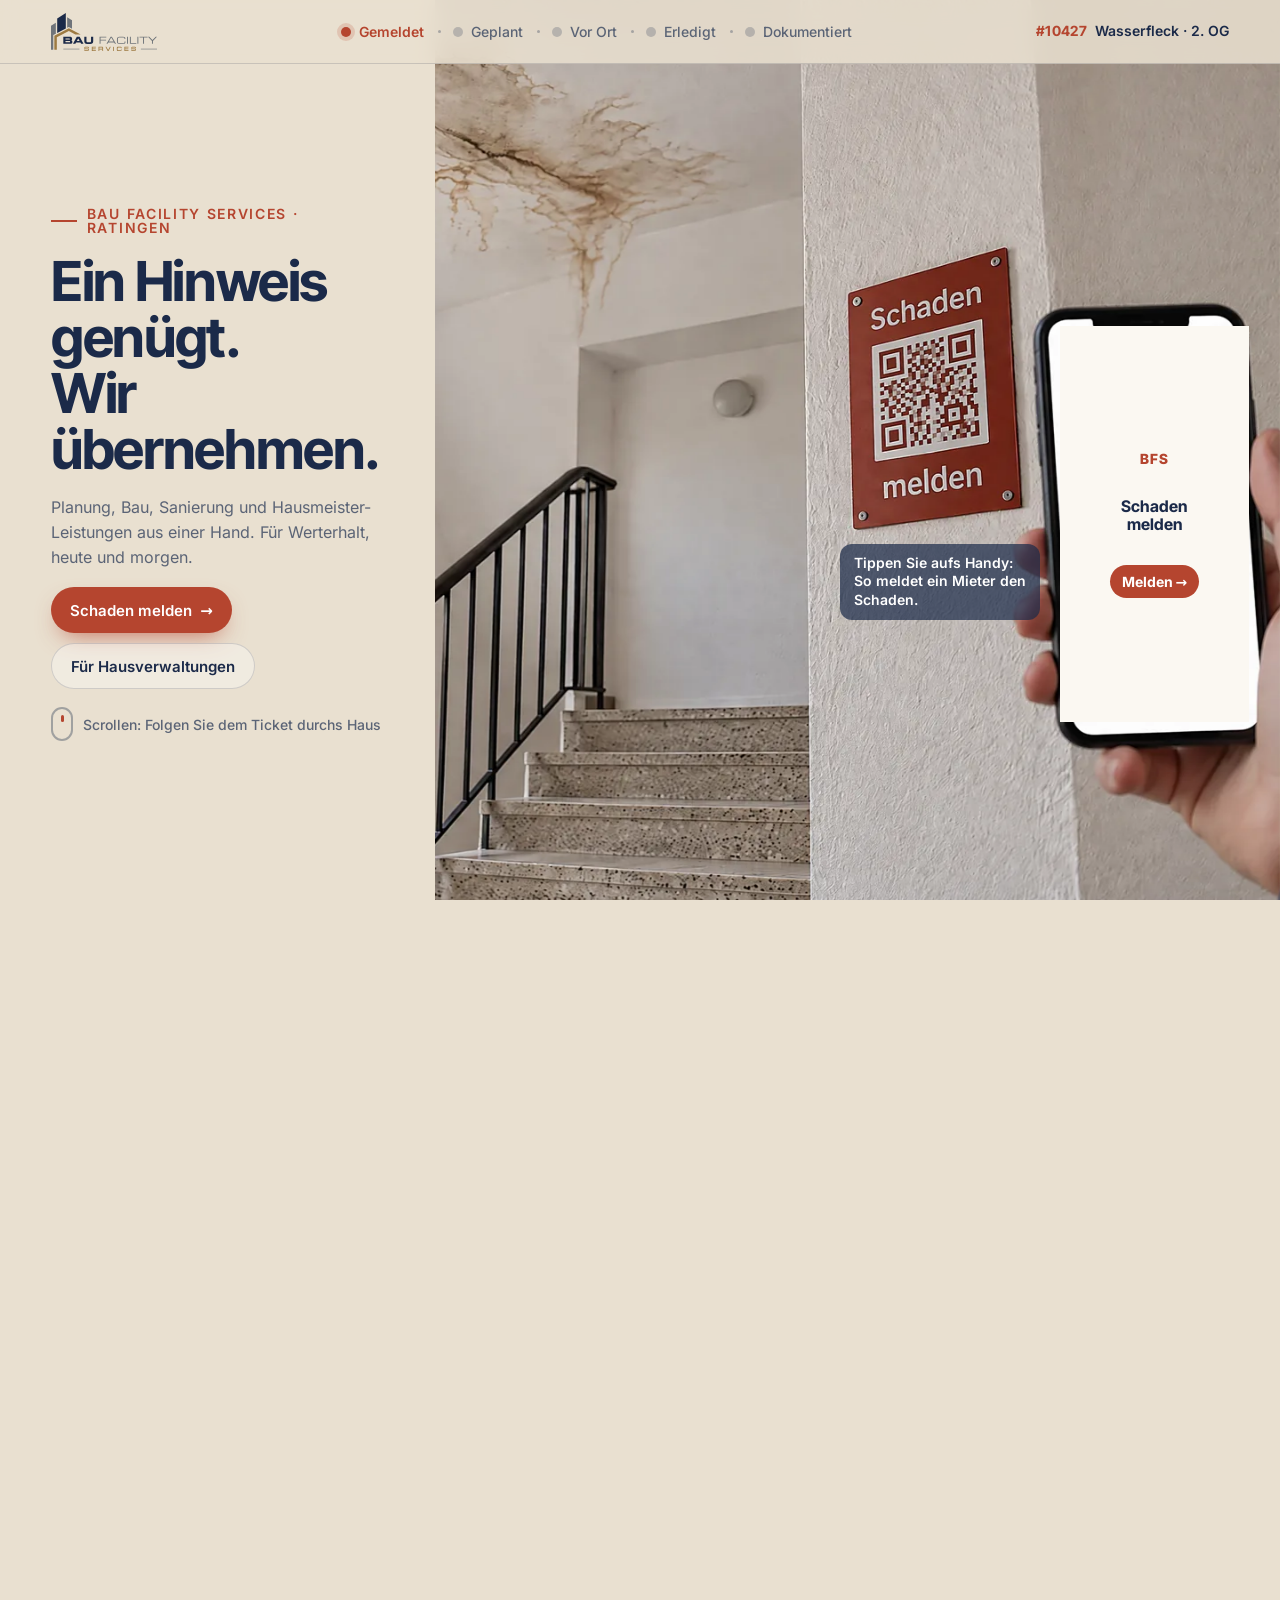
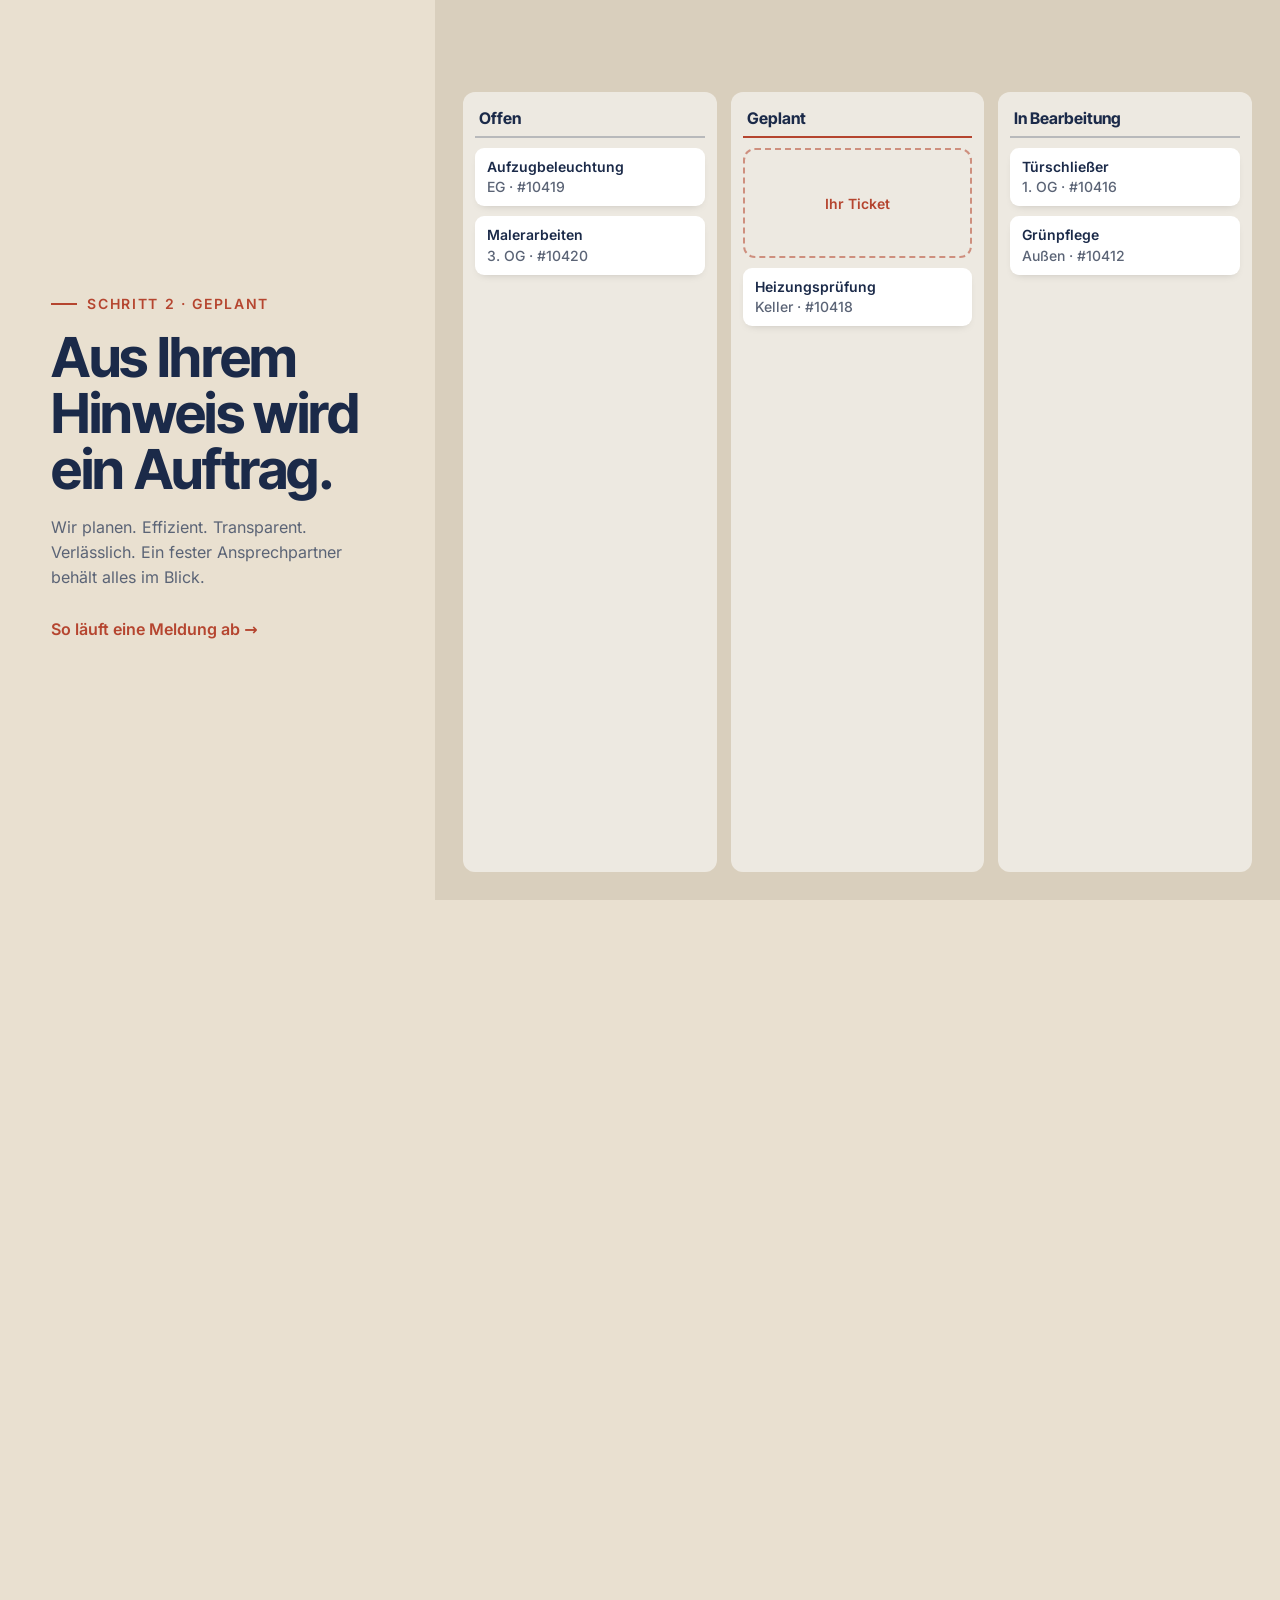
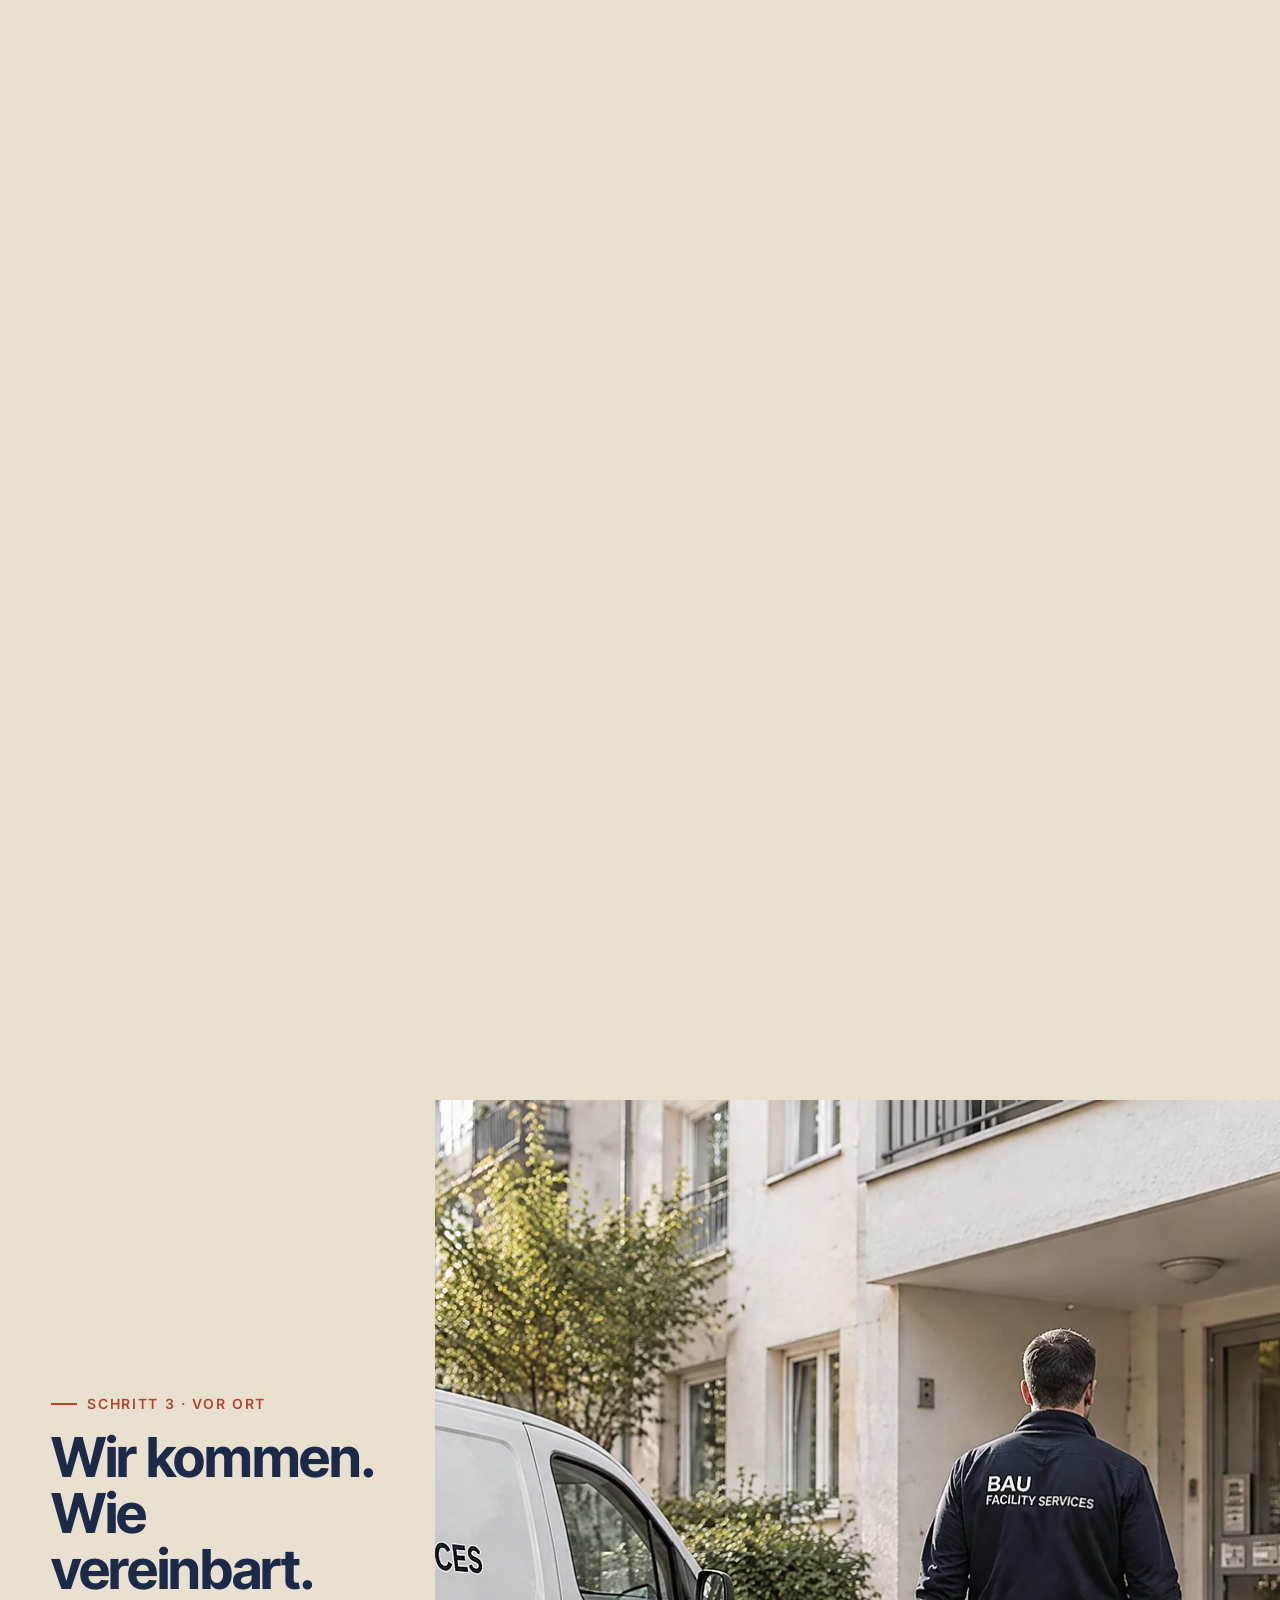
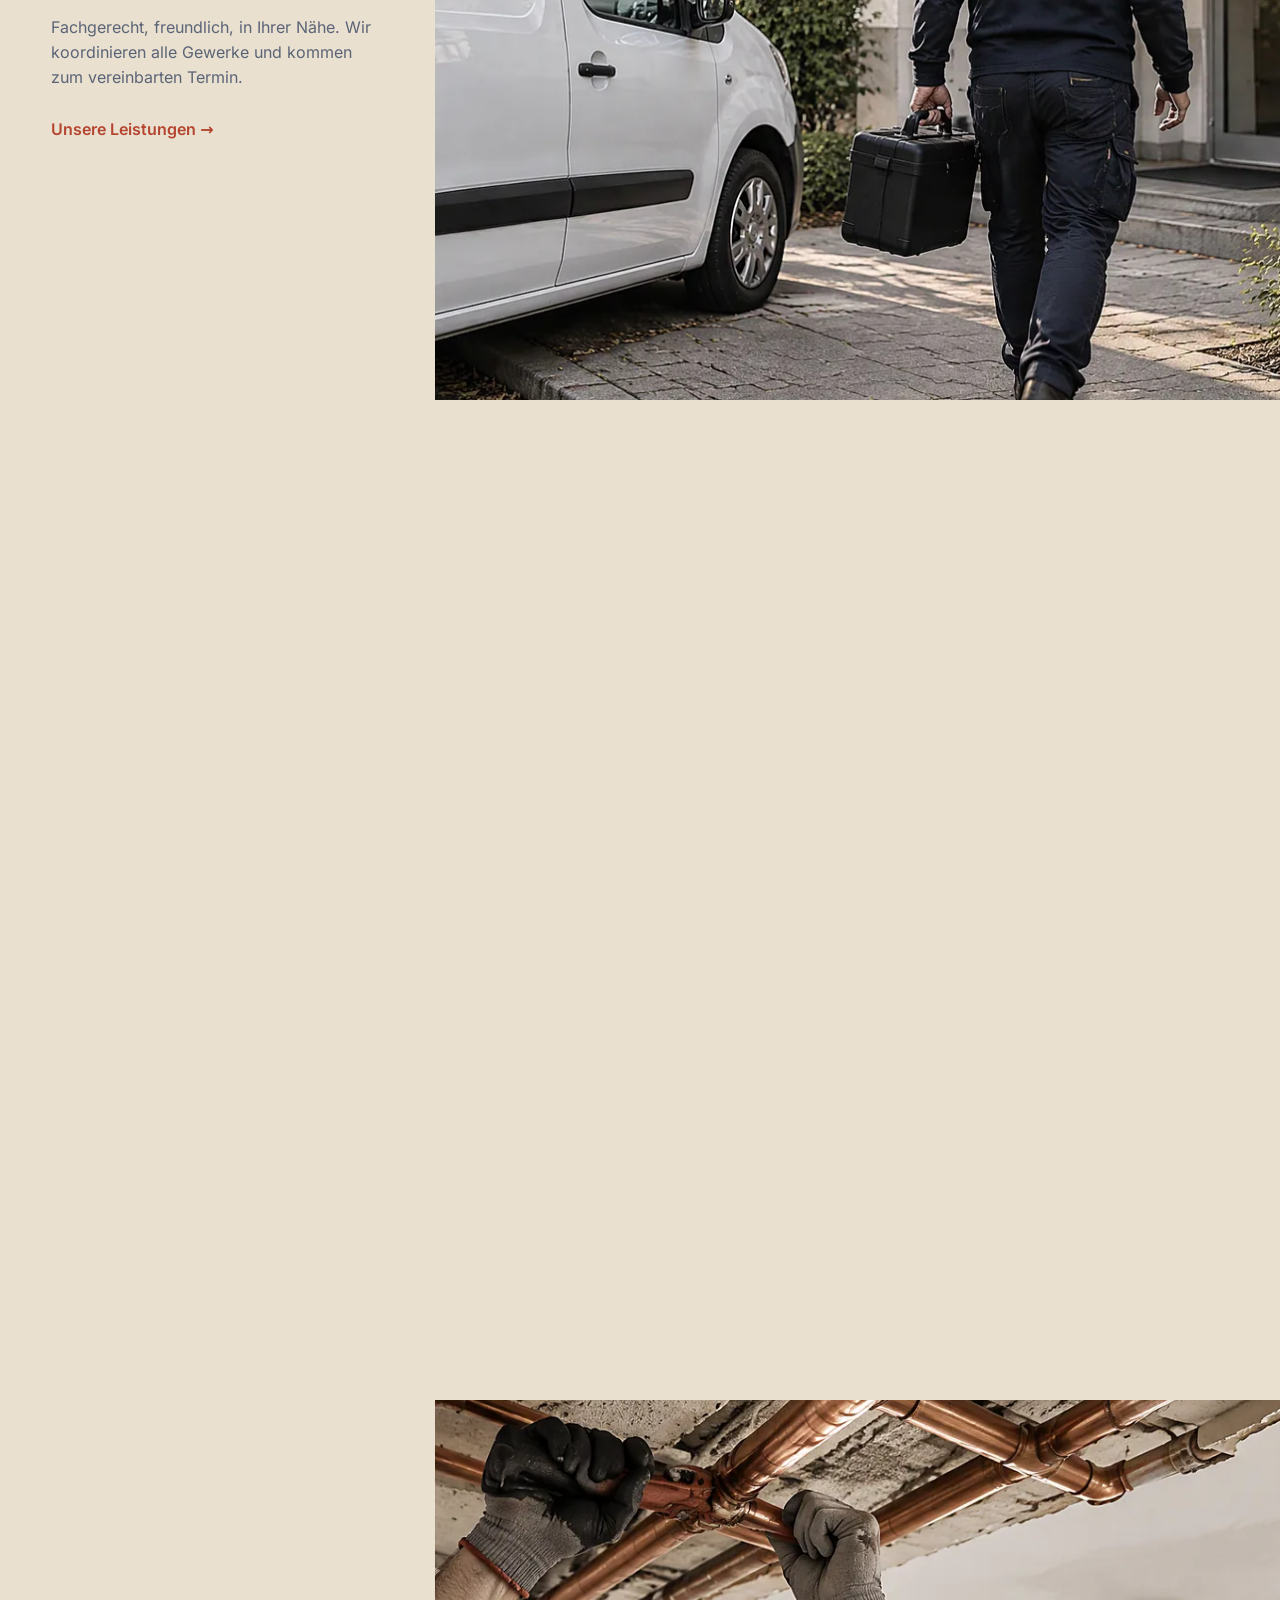
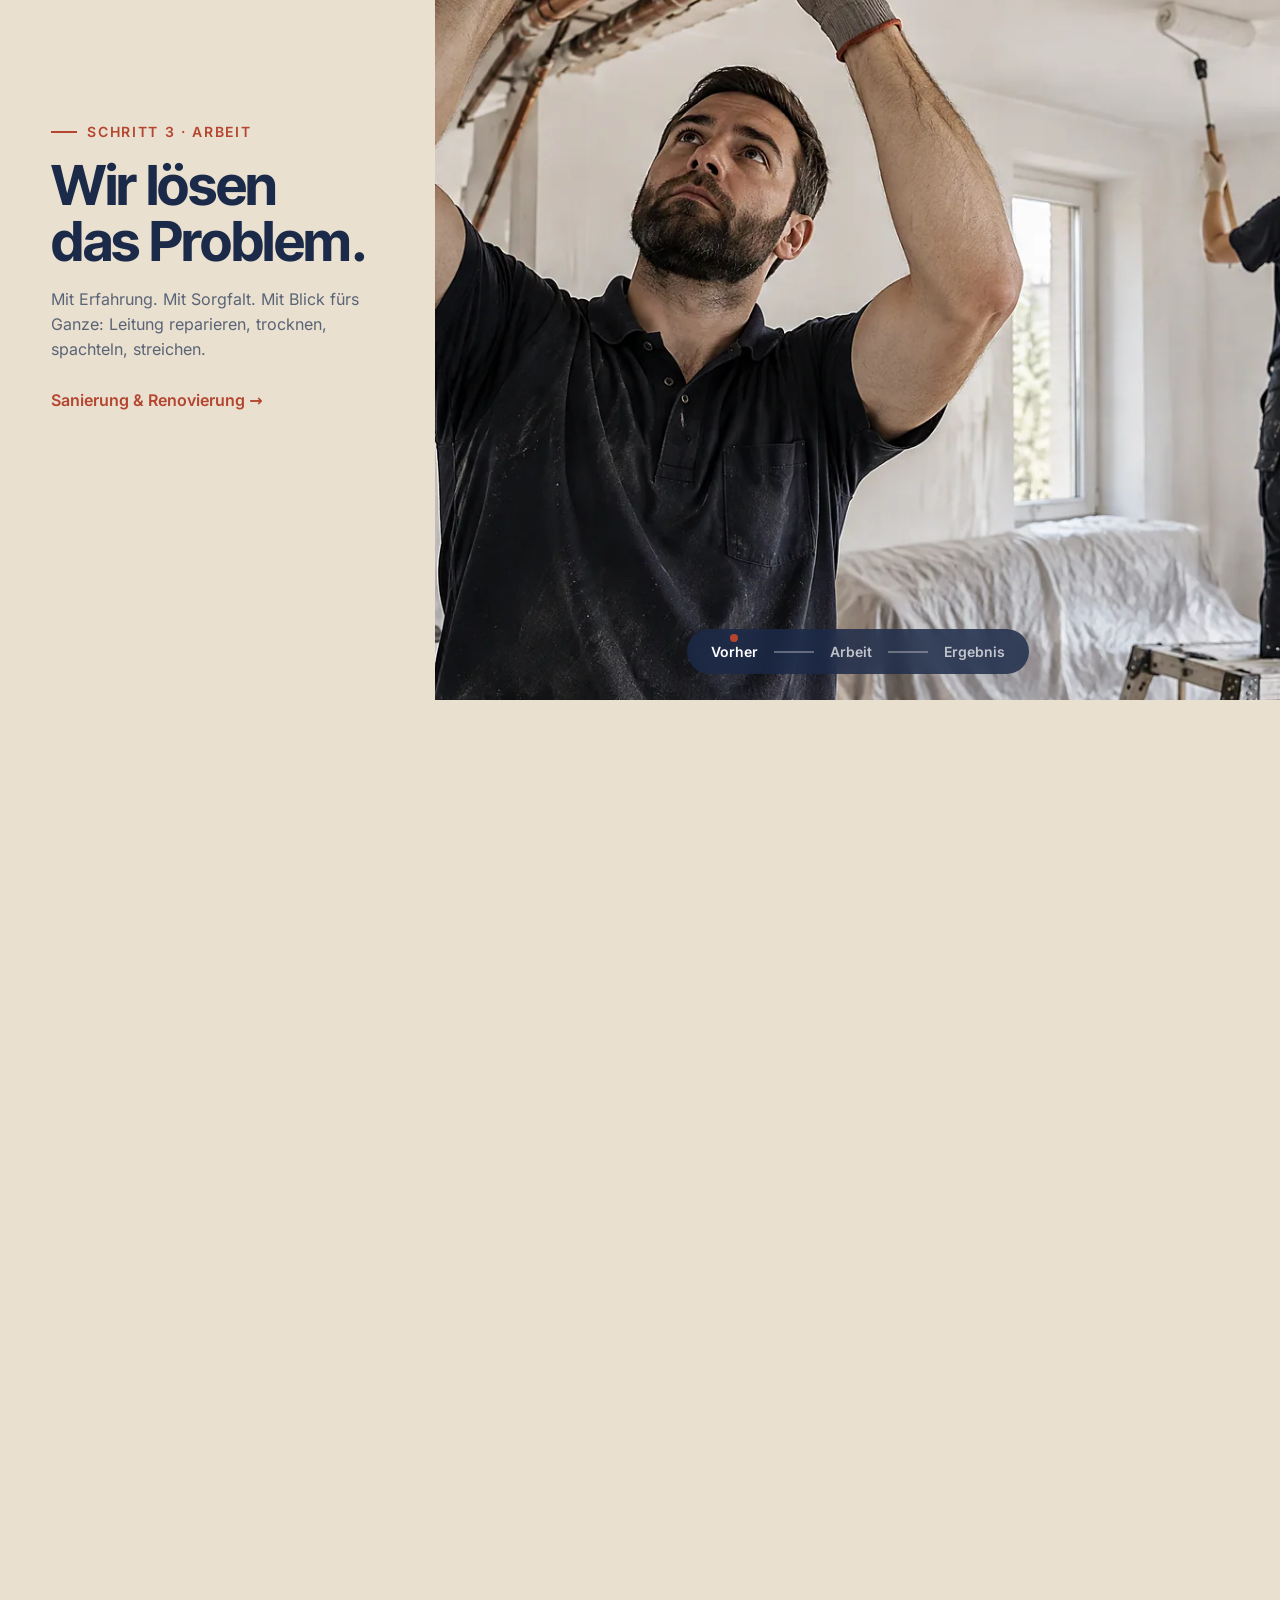
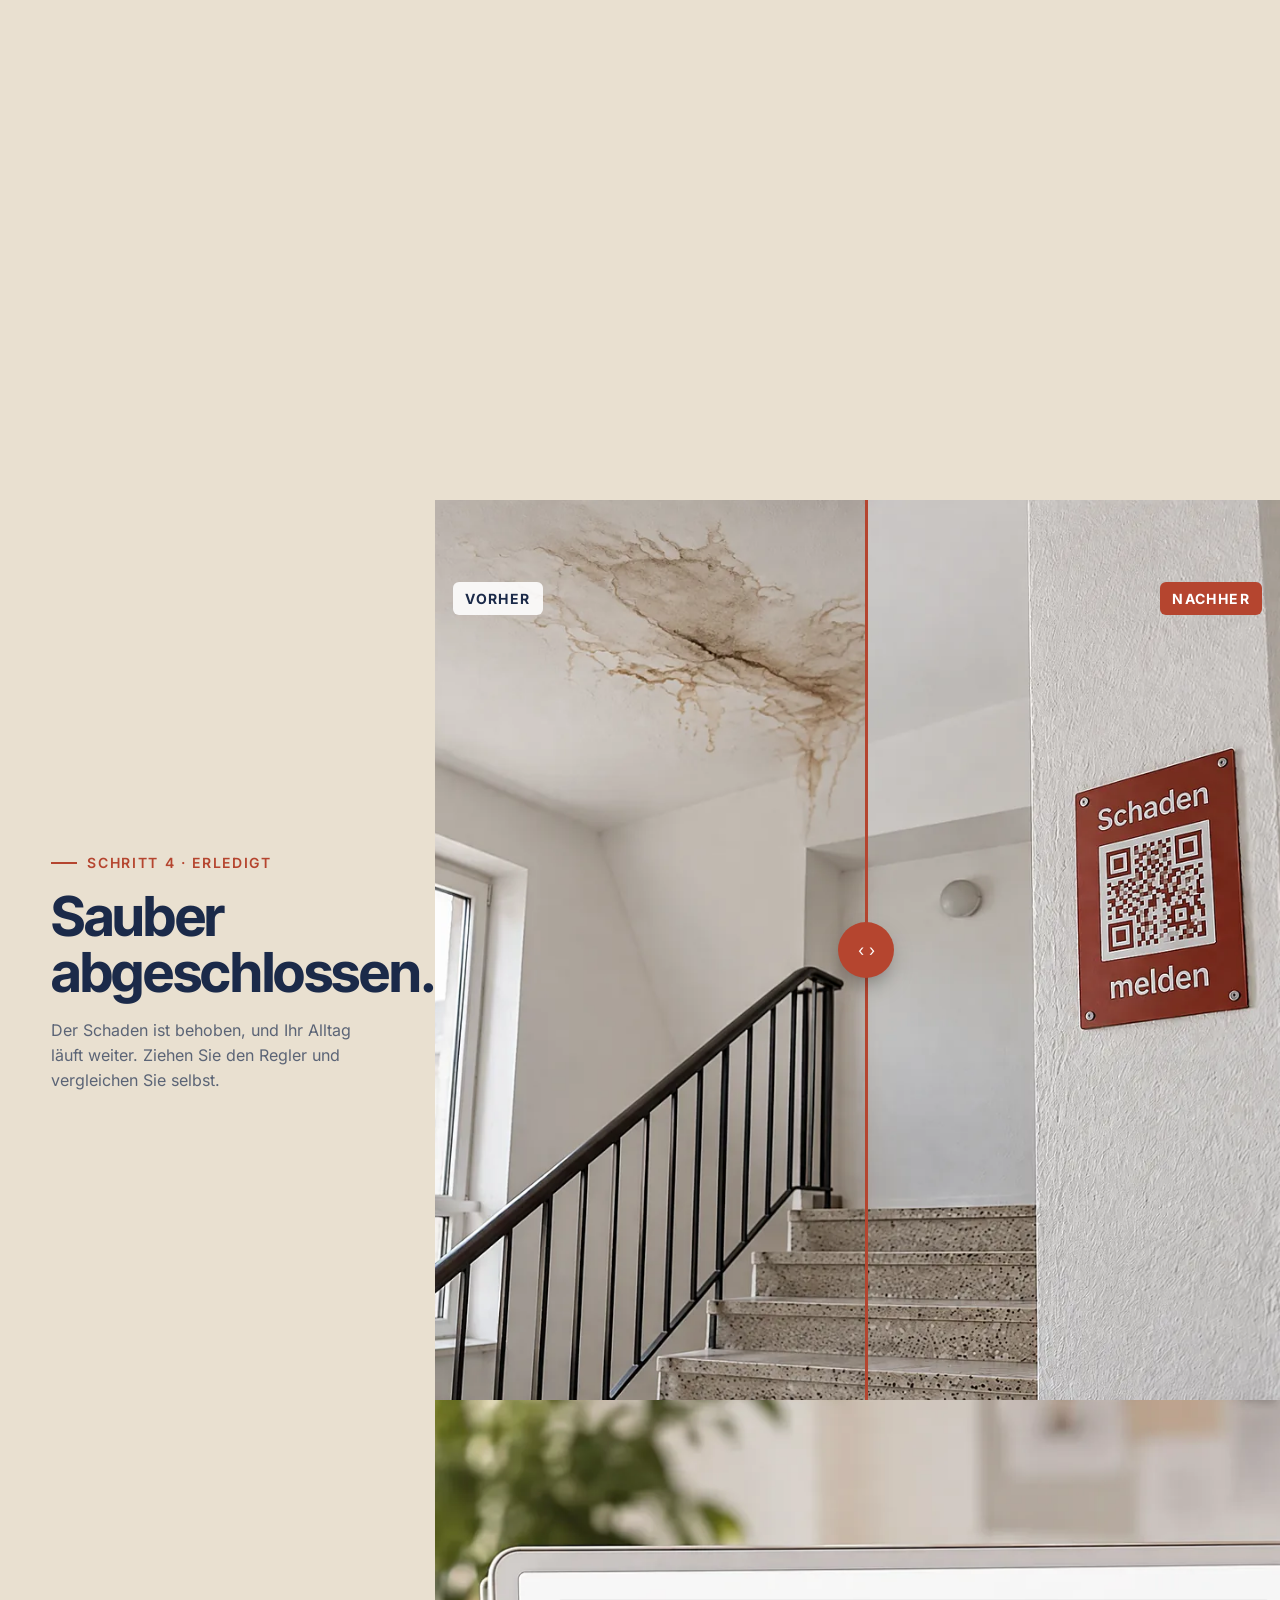
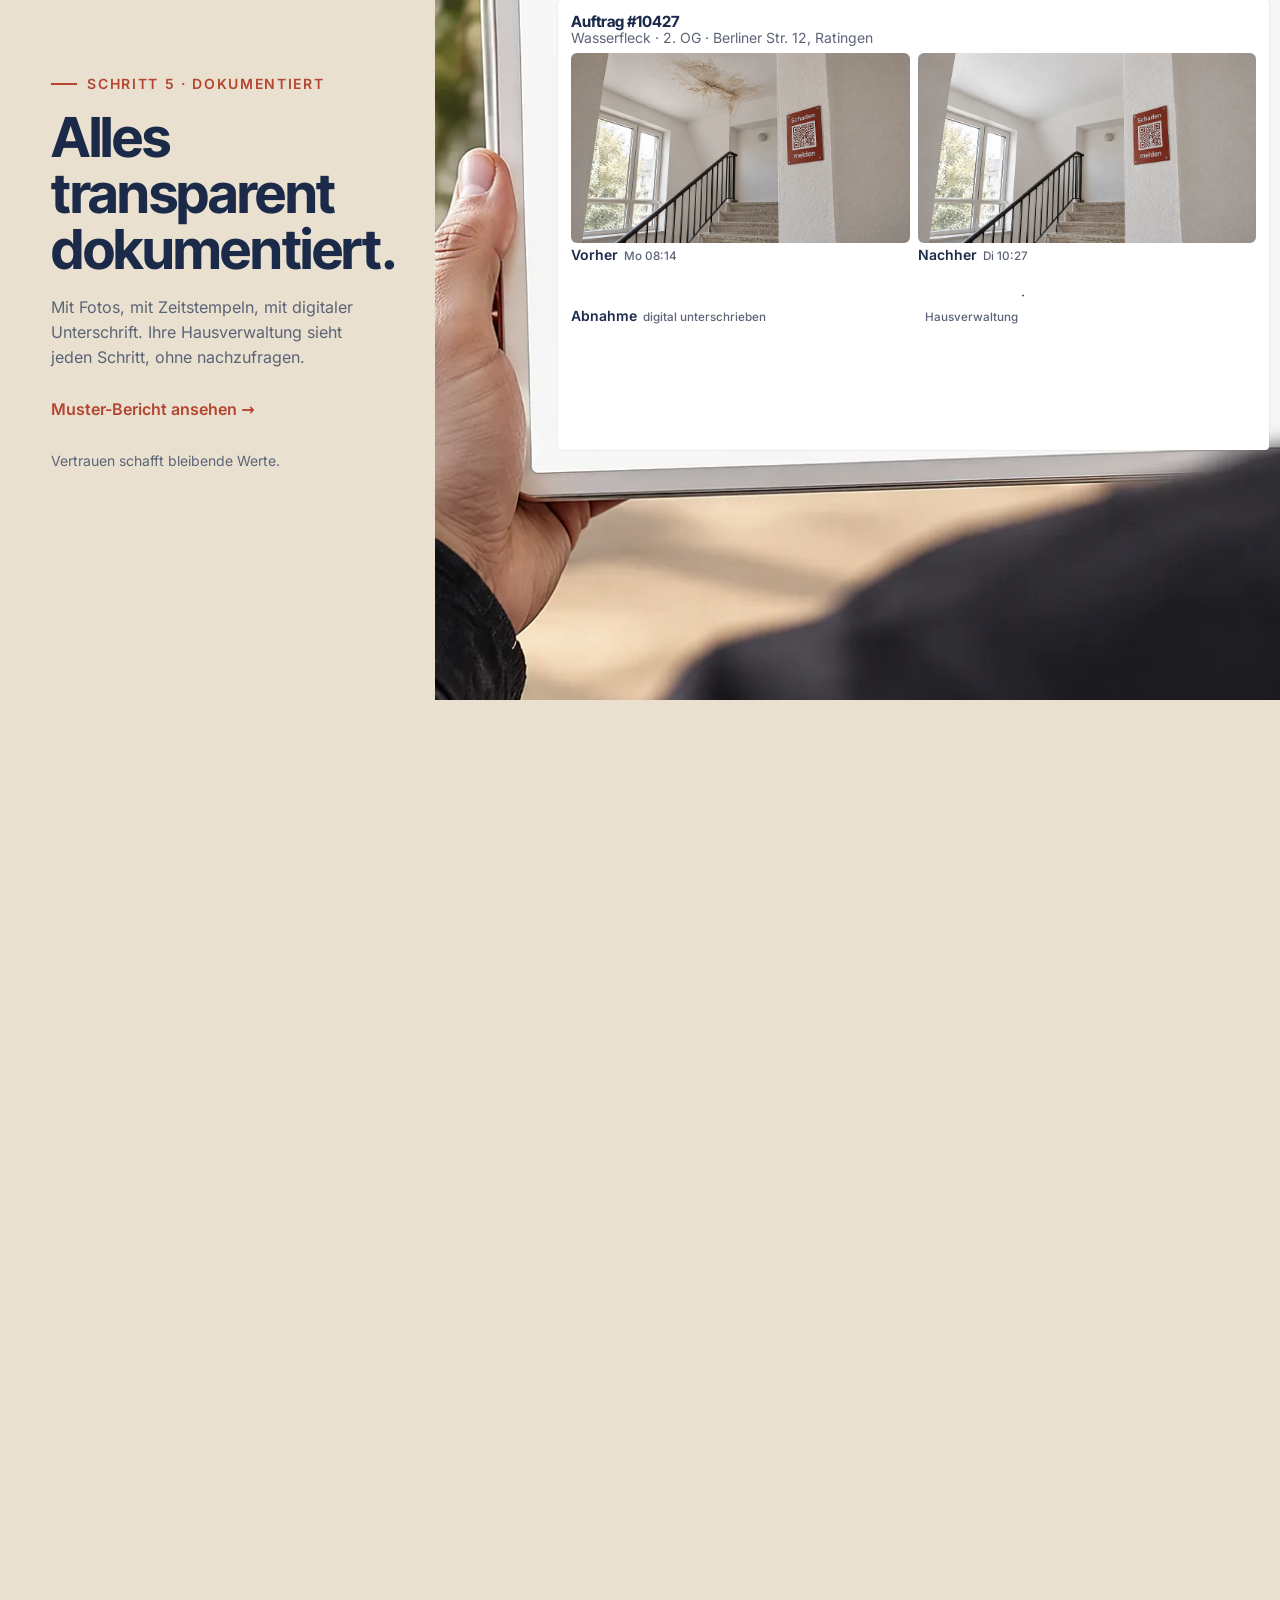
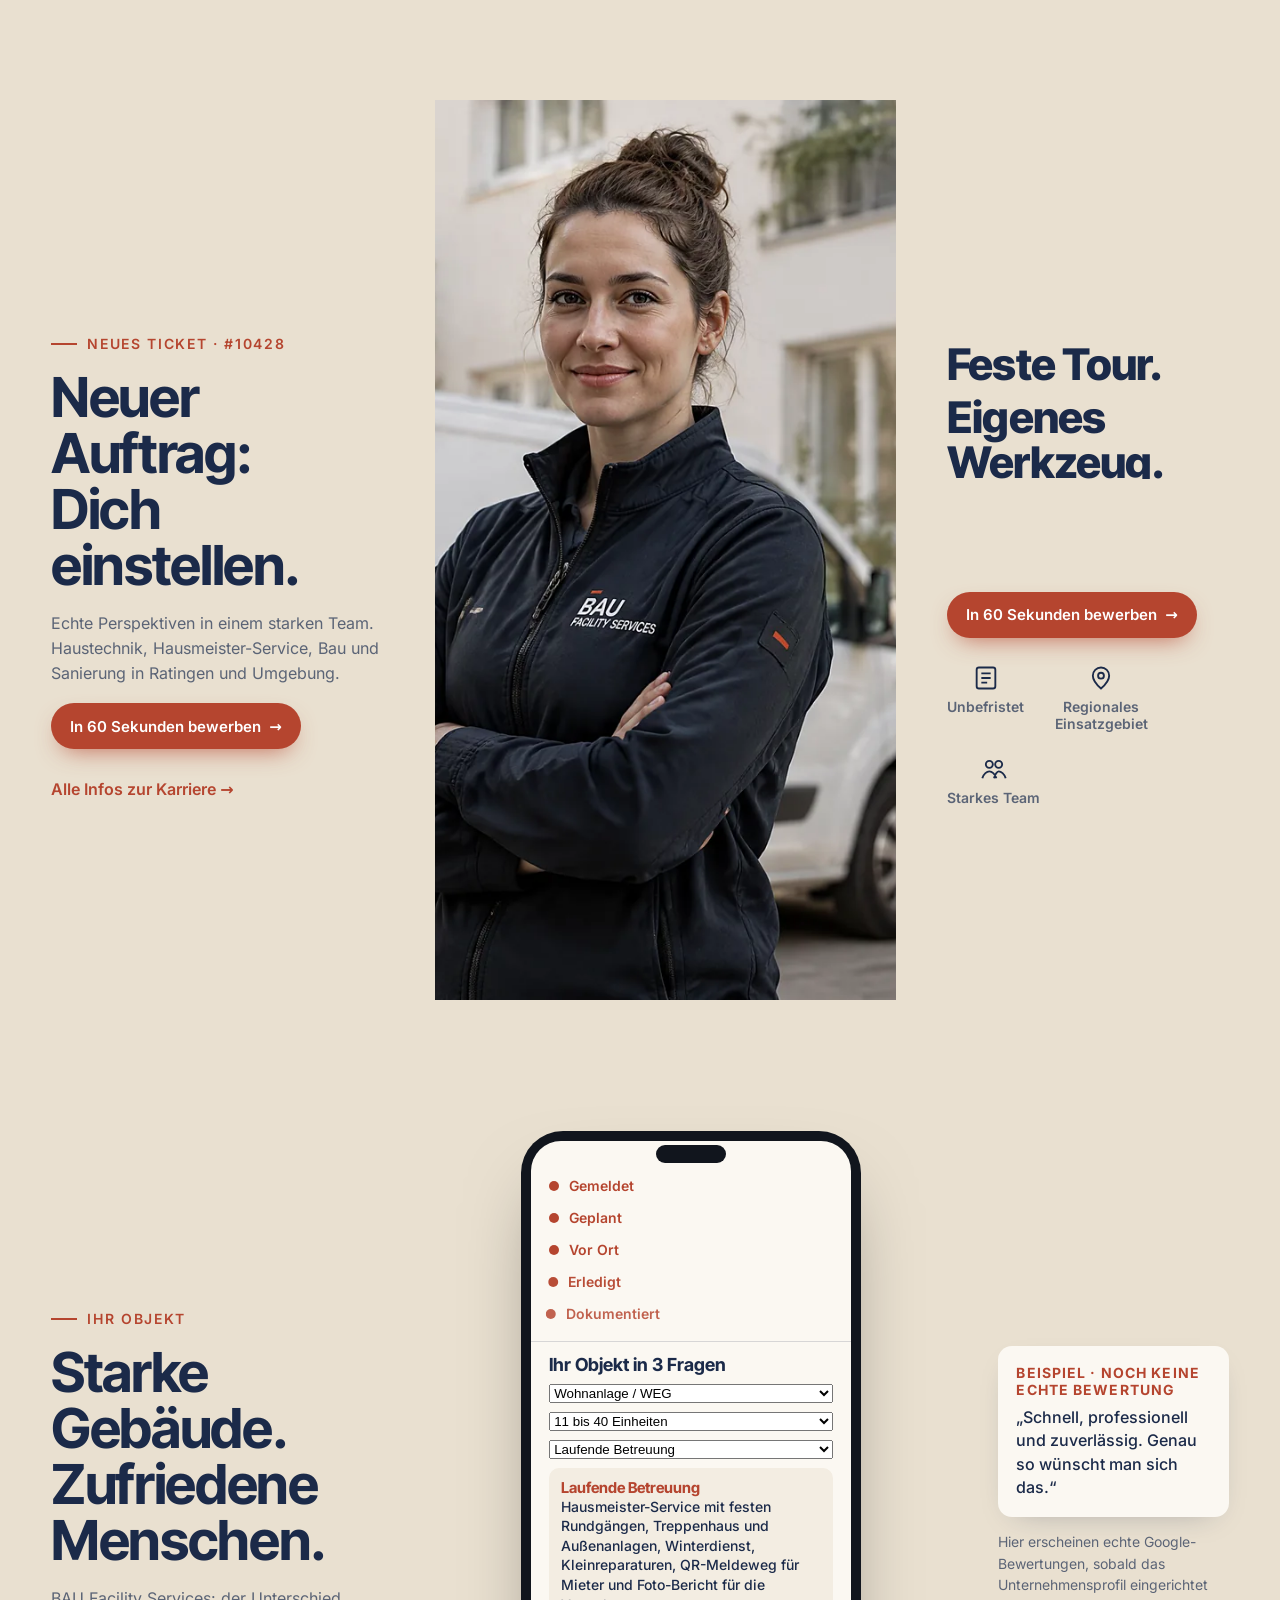
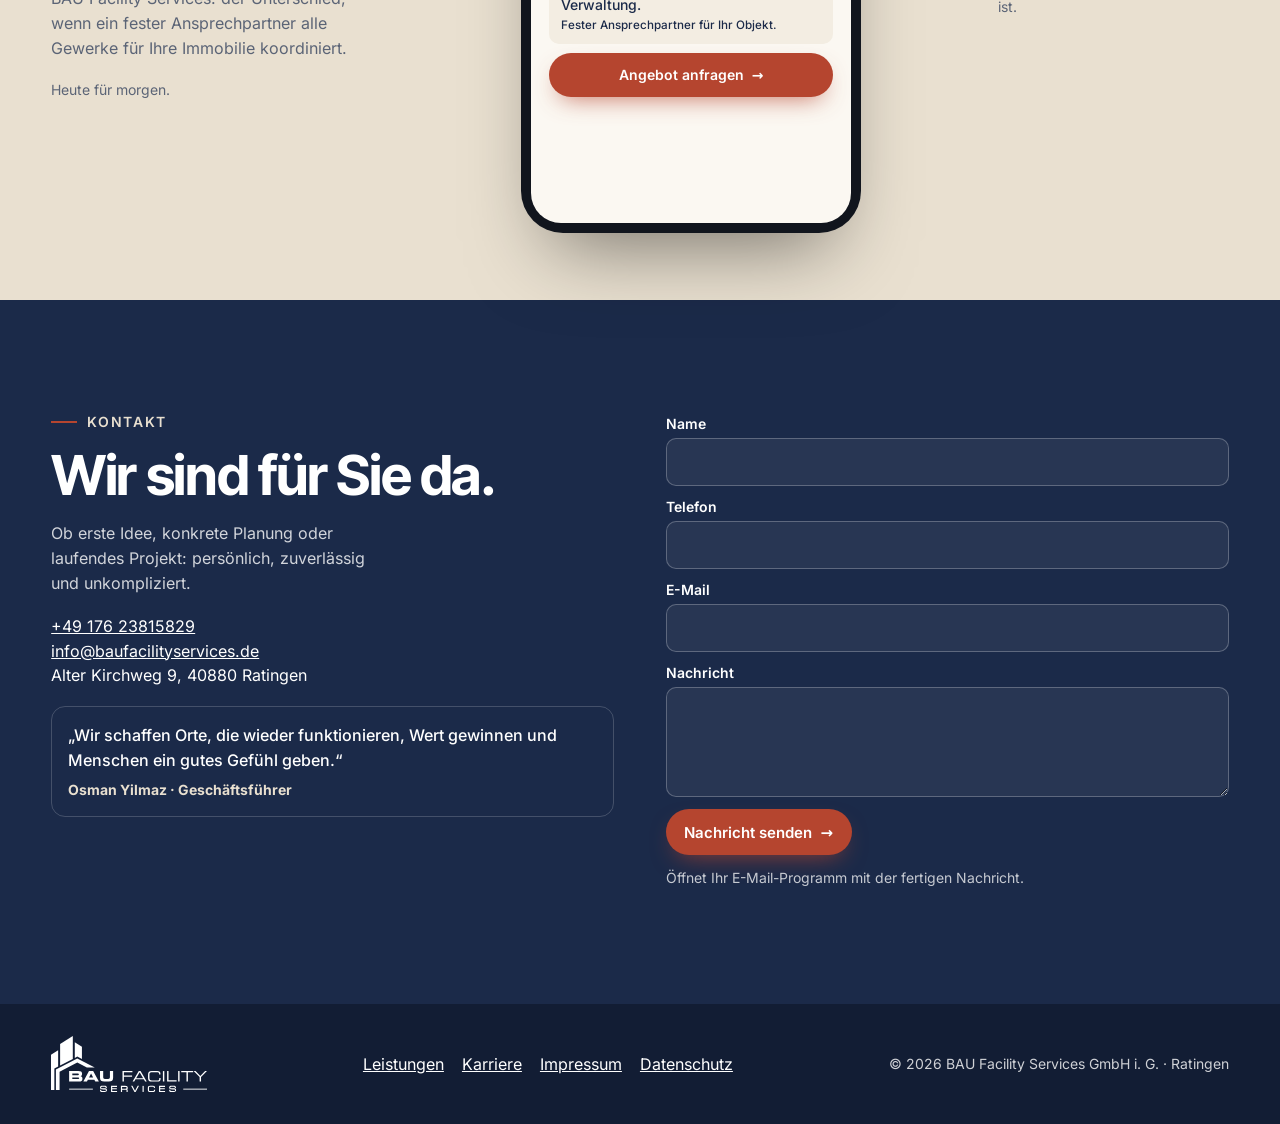
==== commit d75d2d27: "Ticket-Story: alle 7 Panel-Fotos, Handy-Bildschirm auf Foto, Bericht auf Tablet Co-Authored-By: Clau" ====
--- a/site/index.html
+++ b/site/index.html
@@ -44,8 +44,10 @@
     </div>
     <div class="media" id="m1">
       <img data-img="m1b-hand" data-fallback="m1a-vorher" alt="Treppenhaus mit Wasserfleck an der Decke, eine Hand hält ein Handy vor das QR-Schild „Schaden melden“" fetchpriority="high">
+      <button class="scr" id="scr" aria-label="Demo öffnen: Schaden melden"><span class="scr__b">BFS</span><span class="scr__h">Schaden<br>melden</span><span class="scr__go">Melden →</span></button>
       <p class="hint" id="hint">Tippen Sie aufs Handy: So meldet ein Mieter den Schaden.</p>
-      <div class="phone" id="phone">
+      <div class="phone" id="phone" hidden>
+        <button class="phone__x" id="phoneX" aria-label="Schließen">×</button>
         <div class="phone__scr" id="melden">
           <div class="phone__top"></div>
           <form class="ph" id="phForm" aria-label="Demo: Schaden melden">
@@ -120,7 +122,6 @@
     <div class="media" id="m4">
       <img data-img="m4-vorort" alt="Servicewagen von BAU Facility Services vor Hausnummer 12, ein Techniker geht mit Werkzeugkoffer zur Tür">
       <video data-video="vorort" muted playsinline preload="auto" aria-hidden="true"></video>
-      <div class="layer" id="wipe4" style="background:var(--or);transform:scaleX(0);transform-origin:0 50%"></div>
     </div>
   </div>
 </section>
--- a/site/styles.css
+++ b/site/styles.css
@@ -277,3 +277,22 @@
   .gantt{display:none}
   .end{grid-template-columns:1fr 1fr}
 }
+/* Bericht auf dem Tablet: kompakt */
+#report{gap:6px;padding:clamp(8px,1vw,16px);border-radius:4px}
+#report h4{font-size:clamp(14px,1.2vw,19px)}
+#report .addr,#report .shots figcaption,#report .sig{font-size:14px;line-height:1.2}
+#report .shots{gap:8px}#report .shots img{aspect-ratio:16/9}
+#report .shots figcaption small,#report .sig small{display:inline;margin-left:6px}
+#report .stamp{padding:6px 8px}
+
+/* Handy-Bildschirm auf dem Foto */
+.scr{position:absolute;z-index:5;display:flex;flex-direction:column;align-items:center;justify-content:center;gap:8%;background:#fbf8f2;border-radius:9% / 5%;text-align:center;color:var(--ink);overflow:hidden;cursor:pointer;transform-origin:50% 50%}
+.scr__b{font:800 14px var(--f-d);color:var(--or);letter-spacing:.06em}
+.scr__h{font:700 clamp(14px,1.25vw,20px)/1.1 var(--f-d)}
+.scr__go{font:700 14px var(--f);color:#fff;background:var(--or);border-radius:999px;padding:8px 12px;box-shadow:0 0 0 0 rgba(var(--or-rgb),.6);animation:pulse 2s infinite}
+@keyframes pulse{70%{box-shadow:0 0 0 12px rgba(var(--or-rgb),0)}100%{box-shadow:0 0 0 0 rgba(var(--or-rgb),0)}}
+.phone{right:auto;bottom:auto}
+.phone__x{position:absolute;right:-14px;top:-14px;z-index:3;width:44px;height:44px;border-radius:50%;background:var(--ink);color:#fff;font-size:22px}
+.hint{right:auto;bottom:auto}
+#m1>img{object-position:80% 50%}
+@media (max-width:1080px){#m1>img{object-position:88% 50%}}
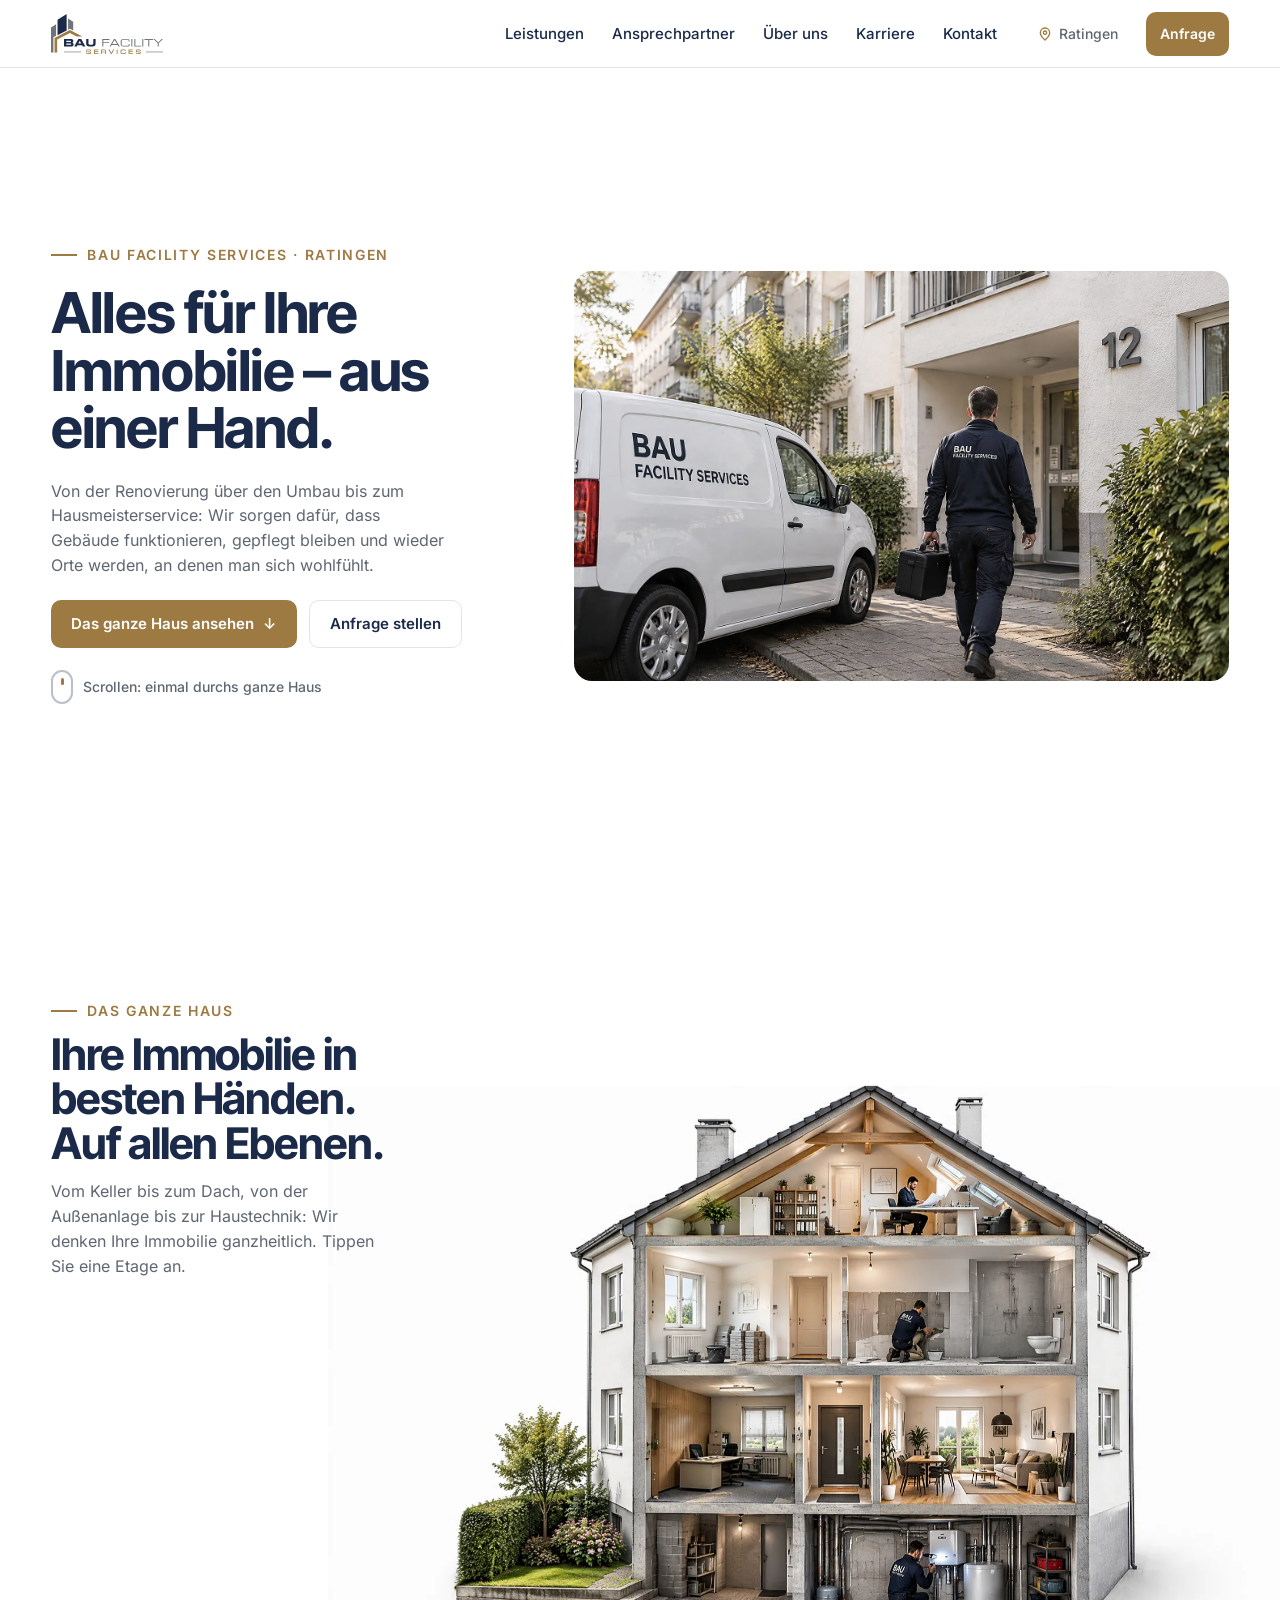
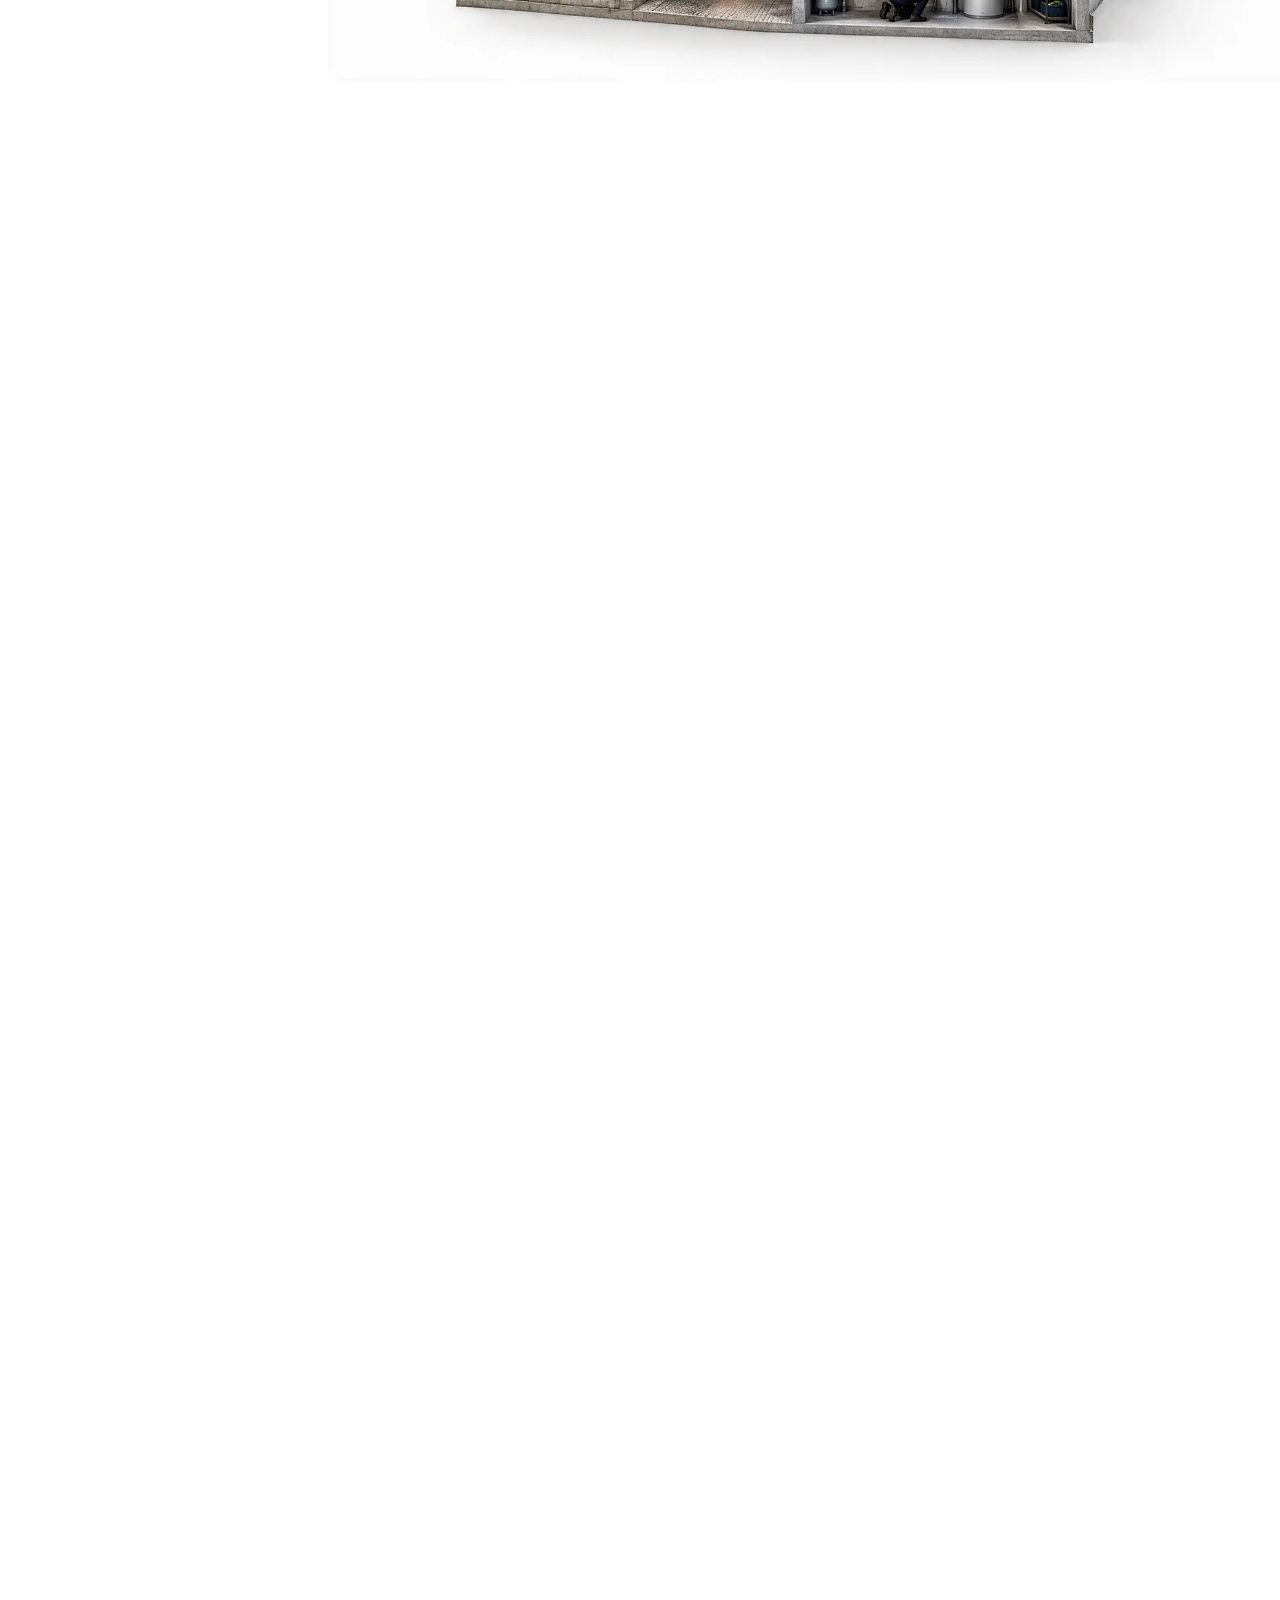
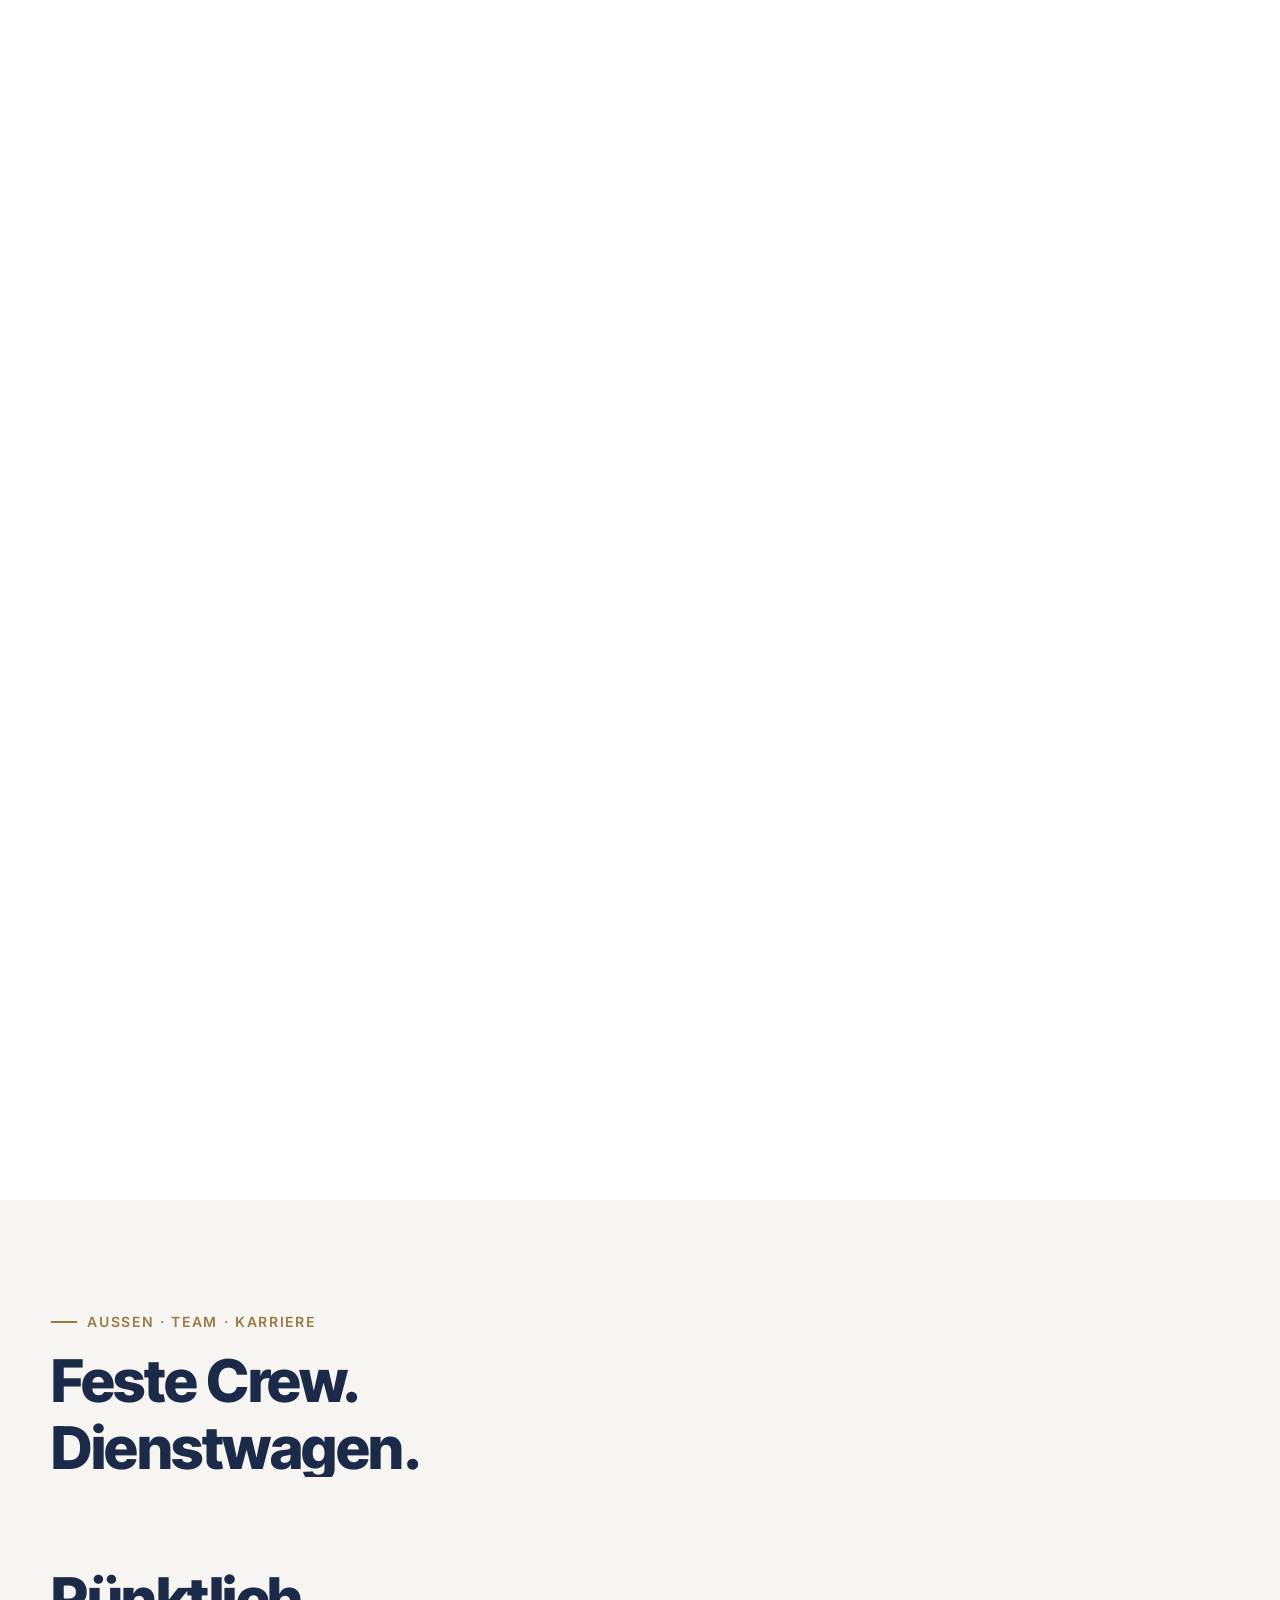
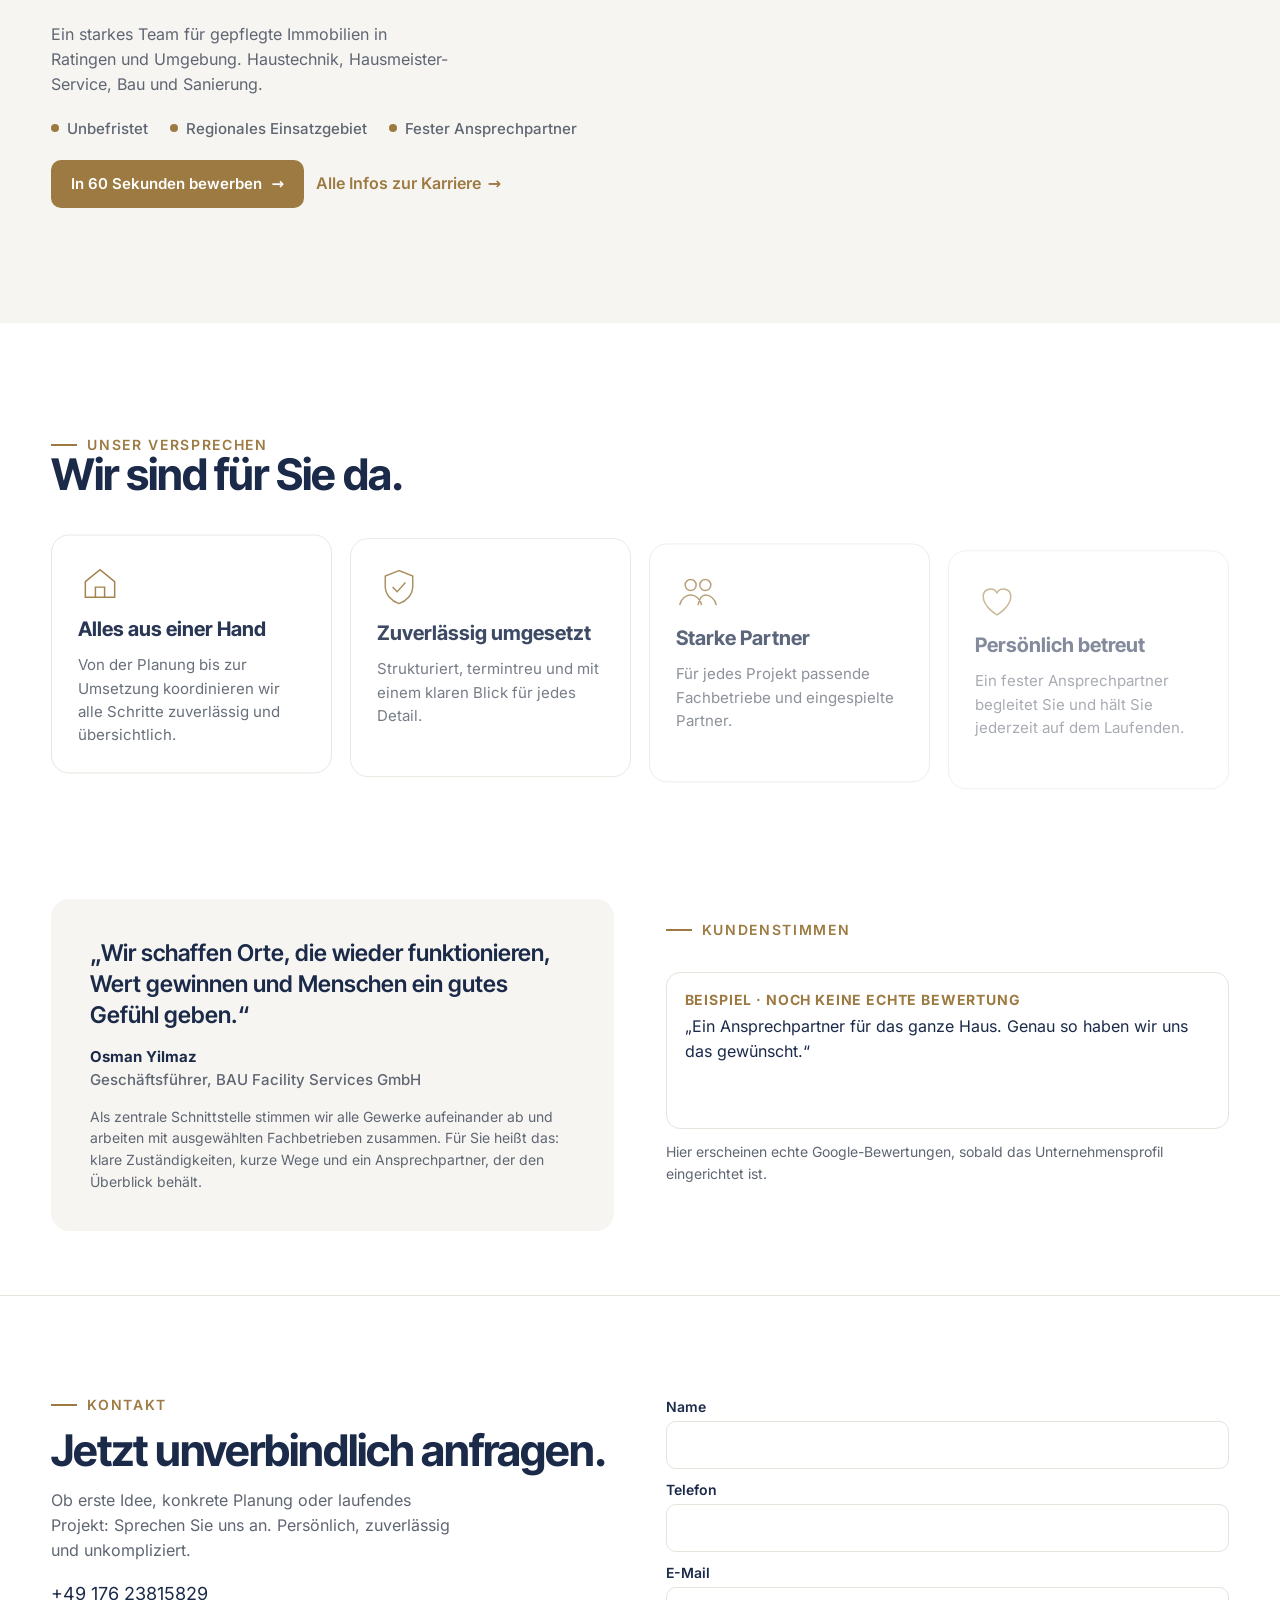
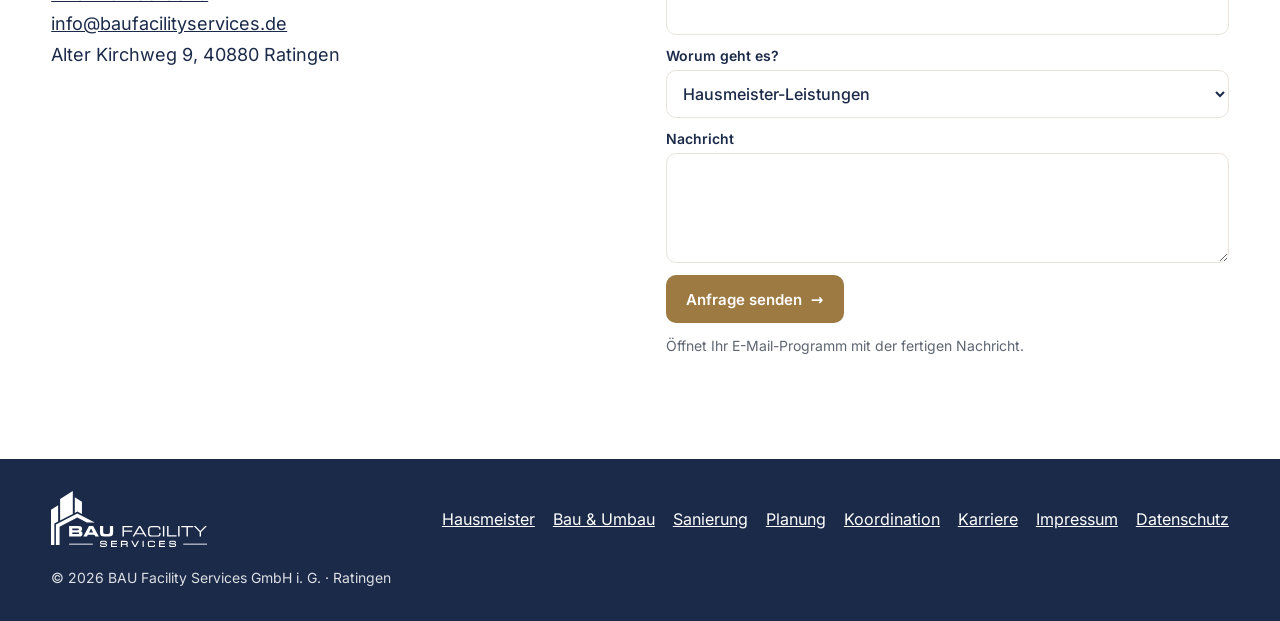
==== commit a7ae4ee5: "W1 Das Haus im Schnitt: neue Seite (weiß), Schnitt-Haus, 5 Leistungs-Unterseiten Co-Authored-By: Cla" ====
--- a/site/index.html
+++ b/site/index.html
@@ -3,271 +3,204 @@
 <head>
 <meta charset="utf-8">
 <meta name="viewport" content="width=device-width, initial-scale=1, viewport-fit=cover">
-<title>BAU Facility Services · Ein Hinweis genügt. Wir übernehmen.</title>
-<meta name="description" content="BAU Facility Services GmbH, Ratingen: Planung, Koordination, Bau & Umbau, Sanierung und Hausmeister-Leistungen aus einer Hand. Vom Schaden-Hinweis bis zum Foto-Bericht.">
-<meta name="theme-color" content="#e9e0d0">
+<title>BAU Facility Services · Alles für Ihre Immobilie – aus einer Hand</title>
+<meta name="description" content="BAU Facility Services GmbH, Ratingen: Planung & Organisation, Koordination & Durchführung, Bau & Umbau, Sanierung & Renovierung und Hausmeister-Leistungen. Ein Ansprechpartner für das ganze Haus.">
+<meta name="theme-color" content="#ffffff">
 <link rel="icon" href="assets/logo.svg">
 <link rel="preload" href="assets/fonts/inter-tight.woff2" as="font" type="font/woff2" crossorigin>
 <link rel="stylesheet" href="styles.css">
 <script src="assets/manifest.js"></script>
 </head>
 <body>
-<a class="sr" href="#gemeldet">Zum Inhalt</a>
+<a class="sr" href="#start">Zum Inhalt</a>
 <header class="nav">
-  <a class="nav__logo" href="#gemeldet" aria-label="BAU Facility Services – Start"><img src="assets/logo.svg" alt="BAU Facility Services" width="170" height="61"></a>
-  <ol class="status" aria-label="Ticket-Status und Navigation">
-    <li><a href="#gemeldet" data-s="0"><i></i><span>Gemeldet</span></a></li>
-    <li><a href="#geplant" data-s="1"><i></i><span>Geplant</span></a></li>
-    <li><a href="#vor-ort" data-s="2"><i></i><span>Vor Ort</span></a></li>
-    <li><a href="#erledigt" data-s="3"><i></i><span>Erledigt</span></a></li>
-    <li><a href="#dokumentiert" data-s="4"><i></i><span>Dokumentiert</span></a></li>
-  </ol>
-  <div class="ticketchip" aria-live="polite"><b id="tNo">#10427</b><span id="tTitle">Wasserfleck · 2. OG</span></div>
+  <a class="nav__logo" href="#start" aria-label="BAU Facility Services – Start"><img src="assets/logo.svg" alt="BAU Facility Services" width="170" height="61"></a>
+  <ul class="nav__links">
+    <li><a href="#haus">Leistungen</a></li>
+    <li><a href="#koordination">Ansprechpartner</a></li>
+    <li><a href="#werte">Über uns</a></li>
+    <li><a href="#team">Karriere</a></li>
+    <li><a href="#kontakt">Kontakt</a></li>
+  </ul>
+  <span class="nav__loc"><svg viewBox="0 0 24 24" aria-hidden="true"><path d="M12 21s7-6.2 7-11a7 7 0 1 0-14 0c0 4.8 7 11 7 11z"/><circle cx="12" cy="10" r="2.5"/></svg>Ratingen</span>
+  <a class="btn btn--or btn--sm" href="#kontakt">Anfrage</a>
   <button class="burger" aria-label="Menü öffnen" aria-expanded="false" aria-controls="menu"><span></span></button>
 </header>
 <div class="progress" aria-hidden="true"></div>
 <nav class="menu" id="menu" hidden aria-label="Menü">
-  <a href="#gemeldet">1 · Gemeldet</a><a href="#geplant">2 · Geplant</a><a href="#vor-ort">3 · Vor Ort</a><a href="#erledigt">4 · Erledigt</a><a href="#dokumentiert">5 · Dokumentiert</a>
-  <a href="#karriere">Karriere</a><a href="#kontakt">Kontakt</a><a href="leistungen.html">Alle Leistungen</a>
+  <a href="#haus">Das ganze Haus</a><a href="#keller">Hausmeister-Leistungen</a><a href="#eg">Bau & Umbau</a><a href="#og">Sanierung & Renovierung</a><a href="#dach">Planung & Organisation</a><a href="#koordination">Koordination & Durchführung</a><a href="#team">Karriere</a><a href="#kontakt">Kontakt</a>
 </nav>
 
 <main>
-<!-- 1 · GEMELDET -->
-<section class="ch" id="gemeldet" data-step="0">
-  <div class="stage">
-    <div class="copy">
-      <p class="eyebrow">BAU Facility Services · Ratingen</p>
-      <h1>Ein Hinweis genügt.<br>Wir übernehmen.</h1>
-      <p class="lead">Planung, Bau, Sanierung und Hausmeister-Leistungen aus einer Hand. Für Werterhalt, heute und morgen.</p>
-      <div class="row keep"><a class="btn btn--or" href="#melden" id="toPhone">Schaden melden <span class="arrow">→</span></a><a class="btn btn--ghost" href="meldung.html">Für Hausverwaltungen</a></div>
-      <p class="scrollhint"><i></i>Scrollen: Folgen Sie dem Ticket durchs Haus</p>
-    </div>
-    <div class="media" id="m1">
-      <img data-img="m1b-hand" data-fallback="m1a-vorher" alt="Treppenhaus mit Wasserfleck an der Decke, eine Hand hält ein Handy vor das QR-Schild „Schaden melden“" fetchpriority="high">
-      <button class="scr" id="scr" aria-label="Demo öffnen: Schaden melden"><span class="scr__b">BFS</span><span class="scr__h">Schaden<br>melden</span><span class="scr__go">Melden →</span></button>
-      <p class="hint" id="hint">Tippen Sie aufs Handy: So meldet ein Mieter den Schaden.</p>
-      <div class="phone" id="phone" hidden>
-        <button class="phone__x" id="phoneX" aria-label="Schließen">×</button>
-        <div class="phone__scr" id="melden">
-          <div class="phone__top"></div>
-          <form class="ph" id="phForm" aria-label="Demo: Schaden melden">
-            <small>Wohnanlage · Berliner Str. 12 · Ratingen</small>
-            <h3>Schaden melden</h3>
-            <div class="chips" role="radiogroup" aria-label="Art des Schadens">
-              <button type="button" class="chip on" data-k="Wasserfleck" role="radio" aria-checked="true">Wasser</button>
-              <button type="button" class="chip" data-k="Licht defekt" role="radio" aria-checked="false">Licht</button>
-              <button type="button" class="chip" data-k="Heizung kalt" role="radio" aria-checked="false">Heizung</button>
-              <button type="button" class="chip" data-k="Tür klemmt" role="radio" aria-checked="false">Tür</button>
-            </div>
-            <label for="phFloor">Wo?</label>
-            <select id="phFloor"><option>EG</option><option>1. OG</option><option selected>2. OG</option><option>3. OG</option><option>Keller</option><option>Außenanlage</option></select>
-            <button class="btn btn--or btn--sm" type="submit">Hinweis senden <span class="arrow">→</span></button>
-          </form>
-          <div class="ph ph__done" id="phDone" hidden>
-            <small>Danke! Ihr Ticket</small><b id="phNo">#10427</b>
-            <p>Status: <strong>Gemeldet</strong>. Scrollen Sie weiter, um zu sehen, was jetzt passiert.</p>
-            <small>Demo · es wird nichts gesendet</small>
-          </div>
+<!-- 1 · HERO -->
+<section class="hero" id="start">
+  <div class="hero__copy">
+    <p class="eyebrow">BAU Facility Services · Ratingen</p>
+    <h1>Alles für Ihre Immobilie – aus einer Hand.</h1>
+    <p class="lead">Von der Renovierung über den Umbau bis zum Hausmeisterservice: Wir sorgen dafür, dass Gebäude funktionieren, gepflegt bleiben und wieder Orte werden, an denen man sich wohlfühlt.</p>
+    <div class="row"><a class="btn btn--or" href="#haus">Das ganze Haus ansehen <span class="arrow">↓</span></a><a class="btn btn--ghost" href="#kontakt">Anfrage stellen</a></div>
+    <p class="scrollhint"><i></i>Scrollen: einmal durchs ganze Haus</p>
+  </div>
+  <div class="hero__media">
+    <img data-img="m4-vorort" alt="Servicewagen von BAU Facility Services vor dem Haus Nr. 12, ein Techniker geht zur Tür" fetchpriority="high">
+    <video data-video="vorort" muted playsinline preload="auto" aria-hidden="true"></video>
+  </div>
+</section>
+
+<!-- 2–7 · DAS GANZE HAUS -->
+<section class="haus" id="haus">
+  <div class="stage" id="stage">
+    <div class="haus__intro" id="intro">
+      <p class="eyebrow">Das ganze Haus</p>
+      <h2>Ihre Immobilie in besten Händen. Auf allen Ebenen.</h2>
+      <p class="lead">Vom Keller bis zum Dach, von der Außenanlage bis zur Haustechnik: Wir denken Ihre Immobilie ganzheitlich. Tippen Sie eine Etage an.</p>
+    </div>
+    <div class="house" id="house">
+      <img class="cut" data-img="s1-schnitt" alt="Schnitt durch das ganze Haus: Keller, Erdgeschoss, 1. Obergeschoss und Dach">
+      <img class="facade" data-img="s2-fassade" alt="Fassade des Hauses">
+      <div class="hl" id="hl"></div>
+      <div class="labels" id="labels">
+        <a class="lab" href="#dach" data-f="dach"><i></i><b>Dach · Planung</b></a>
+        <a class="lab" href="#og" data-f="og"><i></i><b>1. OG · Sanierung</b></a>
+        <a class="lab" href="#eg" data-f="eg"><i></i><b>Erdgeschoss · Umbau</b></a>
+        <a class="lab" href="#keller" data-f="keller"><i></i><b>Keller · Hausmeister</b></a>
+        <a class="lab" href="#team" data-f="aussen"><i></i><b>Außen · Pflege</b></a>
+      </div>
+    </div>
+
+    <!-- 3 Keller -->
+    <article class="panel" id="p-keller" aria-labelledby="t-keller">
+      <div class="panel__media"><span class="floorTag">Keller</span><img data-img="k1-keller" alt="Techniker prüft die Heizungsanlage im Keller"></div>
+      <div class="panel__copy">
+        <p class="crumb">Leistungen › <b>Hausmeister-Leistungen</b></p>
+        <h2 id="t-keller">Hausmeister-Leistungen</h2>
+        <p class="lead">Damit im Hintergrund alles reibungslos läuft: Wir kümmern uns um die laufende Betreuung Ihrer Immobilie, drinnen wie draußen.</p>
+        <ul class="ticks"><li>Kontrollgänge und Haustechnik</li><li>Kleinreparaturen und Instandhaltung</li><li>Treppenhaus, Außenanlagen, Grünpflege</li><li>Winterdienst</li></ul>
+        <a class="more" href="hausmeister.html">Mehr zu Hausmeister-Leistungen <span class="arrow">→</span></a>
+      </div>
+    </article>
+
+    <!-- 4 Erdgeschoss -->
+    <article class="panel" id="p-eg" aria-labelledby="t-eg">
+      <div class="panel__media">
+        <div class="wipe" id="wipe" role="slider" tabindex="0" aria-label="Vorher-Nachher-Vergleich Umbau" aria-valuemin="0" aria-valuemax="100" aria-valuenow="50">
+          <img data-img="e1-eg-vorher" alt="Vorher: alter Büroraum">
+          <img class="after" data-img="e2-eg-nachher" alt="Nachher: heller, offener Wohnraum">
+          <span class="tag tag--l">Vorher</span><span class="tag tag--r">Nachher</span>
+          <div class="wipe__line"></div><div class="wipe__knob" aria-hidden="true">‹ ›</div>
         </div>
       </div>
-    </div>
-  </div>
-</section>
-
-<!-- 2 · Übergang: Handy wird Ticket, Ticket landet auf der Tafel -->
-<section class="ch" id="geplant" data-step="1">
-  <div class="stage">
-    <div class="copy">
-      <p class="eyebrow">Schritt 2 · Geplant</p>
-      <h2 id="h2a">Aus Ihrem Hinweis wird ein Auftrag.</h2>
-      <p class="lead" id="l2a">Wir planen. Effizient. Transparent. Verlässlich. Ein fester Ansprechpartner behält alles im Blick.</p>
-      <a class="more" href="meldung.html">So läuft eine Meldung ab →</a>
-    </div>
-    <div class="media" id="m2">
-      <div class="board" id="board" aria-label="Planungstafel">
-        <div class="col"><h4>Offen</h4><div class="mini">Aufzugbeleuchtung<small>EG · #10419</small></div><div class="mini">Malerarbeiten<small>3. OG · #10420</small></div></div>
-        <div class="col"><h4>Geplant</h4><div class="slot" id="slot">Ihr Ticket</div><div class="mini">Heizungsprüfung<small>Keller · #10418</small></div></div>
-        <div class="col"><h4>In Bearbeitung</h4><div class="mini">Türschließer<small>1. OG · #10416</small></div><div class="mini">Grünpflege<small>Außen · #10412</small></div></div>
-      </div>
-      <div class="layer" id="m3" style="opacity:0"><img data-img="m3-planung" alt="Koordinatorin vor der Planungstafel mit Sanitär, Elektro und Maler"></div>
-      <aside class="datacard" id="data" style="opacity:0" aria-label="Daten zu Leitungswasserschäden">
-        <h4>Warum schnell handeln?</h4>
-        <div class="big"><span data-count="4600" data-prefix="über " data-suffix=" €">0 €</span><small>kostet ein Leitungswasserschaden im Schnitt, 7,5 % mehr als im Vorjahr</small></div>
-        <div class="bars">
-          <div class="bar"><b>2024</b><span><i data-w="96"></i></span><em>1,13 Mio.</em></div>
-          <div class="bar hot"><b>2025</b><span><i data-w="91"></i></span><em>1,07 Mio.</em></div>
-        </div>
-        <p class="note" style="color:rgba(255,255,255,.85);margin-top:10px">gemeldete Leitungswasserschäden pro Jahr, also rund 2 pro Minute. Über 20 Jahre betrachtet macht Leitungswasser rund die Hälfte des Schadenaufwands in der Wohngebäudeversicherung aus.</p>
-        <span class="src">Quelle: GDV, Mitteilung November 2026 (Wohngebäudeversicherung)</span>
-      </aside>
-      <aside class="gantt" id="gantt" style="opacity:0" aria-label="Einsatzplan für das Ticket">
-        <h5>Einsatzplan <span id="gNo">#10427</span></h5>
-        <div class="g hot"><span>Sanitär</span><div><i style="left:8%;width:0" data-w="30"></i></div></div>
-        <div class="g"><span>Trocknung</span><div><i style="left:38%;width:0" data-w="24"></i></div></div>
-        <div class="g"><span>Maler</span><div><i style="left:62%;width:0" data-w="30"></i></div></div>
-      </aside>
-    </div>
-  </div>
-</section>
-
-<!-- 3 · VOR ORT -->
-<section class="ch" id="vor-ort" data-step="2">
-  <div class="stage">
-    <div class="copy">
-      <p class="eyebrow">Schritt 3 · Vor Ort</p>
-      <h2>Wir kommen.<br>Wie vereinbart.</h2>
-      <p class="lead">Fachgerecht, freundlich, in Ihrer Nähe. Wir koordinieren alle Gewerke und kommen zum vereinbarten Termin.</p>
-      <a class="more" href="leistungen.html">Unsere Leistungen →</a>
-    </div>
-    <div class="media" id="m4">
-      <img data-img="m4-vorort" alt="Servicewagen von BAU Facility Services vor Hausnummer 12, ein Techniker geht mit Werkzeugkoffer zur Tür">
-      <video data-video="vorort" muted playsinline preload="auto" aria-hidden="true"></video>
-    </div>
-  </div>
-</section>
-
-<!-- 4 · ARBEIT -->
-<section class="ch" id="arbeit" data-step="2">
-  <div class="stage">
-    <div class="copy">
-      <p class="eyebrow">Schritt 3 · Arbeit</p>
-      <h2>Wir lösen<br>das Problem.</h2>
-      <p class="lead">Mit Erfahrung. Mit Sorgfalt. Mit Blick fürs Ganze: Leitung reparieren, trocknen, spachteln, streichen.</p>
-      <a class="more" href="leistungen.html#sanierung">Sanierung & Renovierung →</a>
-    </div>
-    <div class="media" id="m5">
-      <img data-img="m5-arbeit" alt="Installateur repariert eine Kupferleitung an der offenen Decke, dahinter streicht eine Malerin">
-      <video data-video="reparatur" muted playsinline preload="auto" aria-hidden="true"></video>
-      <div class="scrub" aria-hidden="true"><span data-p="0" class="on">Vorher</span><em></em><span data-p="1">Arbeit</span><em></em><span data-p="2">Ergebnis</span></div>
-    </div>
-  </div>
-</section>
-
-<!-- 5 · ERLEDIGT -->
-<section class="ch" id="erledigt" data-step="3">
-  <div class="stage">
-    <div class="copy">
-      <p class="eyebrow">Schritt 4 · Erledigt</p>
-      <h2>Sauber<br>abgeschlossen.</h2>
-      <p class="lead">Der Schaden ist behoben, und Ihr Alltag läuft weiter. Ziehen Sie den Regler und vergleichen Sie selbst.</p>
-    </div>
-    <div class="media" id="m6">
-      <div class="wipe" id="wipe" role="slider" tabindex="0" aria-label="Vorher-Nachher-Vergleich" aria-valuemin="0" aria-valuemax="100" aria-valuenow="50">
-        <img class="before" data-img="m1a-vorher" alt="Vorher: Wasserfleck an der Decke" style="position:absolute;inset:0;width:100%;height:100%;object-fit:cover">
-        <img class="after" data-img="m6-nachher" alt="Nachher: Decke repariert und frisch gestrichen" style="position:absolute;inset:0;width:100%;height:100%;object-fit:cover">
-        <span class="tag tag--l">Vorher</span><span class="tag tag--r">Nachher</span>
-        <div class="wipe__line"></div><div class="wipe__knob" aria-hidden="true">‹ ›</div>
-      </div>
-    </div>
-  </div>
-</section>
-
-<!-- 6 · DOKUMENTIERT -->
-<section class="ch" id="dokumentiert" data-step="4">
-  <div class="stage">
-    <div class="copy">
-      <p class="eyebrow">Schritt 5 · Dokumentiert</p>
-      <h2>Alles transparent dokumentiert.</h2>
-      <p class="lead">Mit Fotos, mit Zeitstempeln, mit digitaler Unterschrift. Ihre Hausverwaltung sieht jeden Schritt, ohne nachzufragen.</p>
-      <a class="more" href="dokumentation.html">Muster-Bericht ansehen →</a>
-      <p class="note">Vertrauen schafft bleibende Werte.</p>
-    </div>
-    <div class="media" id="m7">
-      <img data-img="m7-tablet" alt="Hand hält ein Tablet mit dem Foto-Bericht">
-      <article class="report" id="report" aria-label="Foto-Bericht zum Ticket">
-        <header><div><h4><span class="rNo">Auftrag #10427</span></h4><p class="addr"><span class="rTitle">Wasserfleck · 2. OG</span> · Berliner Str. 12, Ratingen</p></div><span class="stamp" id="stamp">Erledigt · 1 Tag</span></header>
-        <div class="shots">
-          <figure><img data-img="m1a-vorher" alt="Vorher"><figcaption>Vorher<small id="tA">Mo 08:14</small></figcaption></figure>
-          <figure><img data-img="m6-nachher" alt="Nachher"><figcaption>Nachher<small id="tB">Di 10:27</small></figcaption></figure>
-        </div>
-        <div class="sig"><div>Abnahme<small>digital unterschrieben</small></div><div><svg viewBox="0 0 160 40" width="100%" height="34" aria-hidden="true"><path id="sigp" d="M4 30 C14 6 22 6 24 26 S36 34 42 14 52 8 56 28 64 30 72 12 84 10 86 26 98 30 110 16 122 14 126 28 140 24 156 18"/></svg><small>Hausverwaltung</small></div></div>
-      </article>
-    </div>
-  </div>
-</section>
-
-<!-- 7 · KARRIERE -->
-<section class="ch" id="karriere" data-step="4">
-  <div class="stage stage--three">
-    <div class="copy">
-      <p class="eyebrow">Neues Ticket · #10428</p>
-      <h2>Neuer Auftrag:<br>Dich einstellen.</h2>
-      <p class="lead">Echte Perspektiven in einem starken Team. Haustechnik, Hausmeister-Service, Bau und Sanierung in Ratingen und Umgebung.</p>
-      <div class="row keep"><button class="btn btn--or" data-open="apply">In 60 Sekunden bewerben <span class="arrow">→</span></button></div>
-      <a class="more" href="karriere.html">Alle Infos zur Karriere →</a>
-    </div>
-    <div class="media" id="m8">
-      <img data-img="m8-team" alt="Technikerin von BAU Facility Services vor dem Servicewagen">
-      <video data-video="team" muted playsinline loop preload="metadata" aria-hidden="true"></video>
-    </div>
-    <div class="side">
-      <div class="kin" id="kin"><span><b>Feste Tour.</b></span><span><b>Eigenes Werkzeug.</b></span><span><b>Pünktlich Feierabend.</b></span></div>
-      <button class="btn btn--or" data-open="apply" style="align-self:flex-start">In 60 Sekunden bewerben <span class="arrow">→</span></button>
-      <div class="perks">
-        <div><svg viewBox="0 0 24 24"><rect x="4" y="3" width="16" height="18" rx="2"/><path d="M8 8h8M8 12h8M8 16h5"/></svg>Unbefristet</div>
-        <div><svg viewBox="0 0 24 24"><path d="M12 21s7-6.2 7-11a7 7 0 1 0-14 0c0 4.8 7 11 7 11z"/><circle cx="12" cy="10" r="2.5"/></svg>Regionales Einsatzgebiet</div>
-        <div><svg viewBox="0 0 24 24"><circle cx="8" cy="8" r="3"/><circle cx="16" cy="8" r="3"/><path d="M2 20c1-4 4-6 6-6s5 2 6 6M12 20c.7-3 2.6-6 4-6 2 0 5 2 6 6"/></svg>Starkes Team</div>
-      </div>
-    </div>
-  </div>
-</section>
-
-<!-- 8 · ABSCHLUSS: Ihr Objekt -->
-<section class="ch" id="objekt" data-step="4">
-  <div class="end">
-    <div class="copy">
-      <p class="eyebrow">Ihr Objekt</p>
-      <h2>Starke Gebäude.<br>Zufriedene Menschen.</h2>
-      <p class="lead">BAU Facility Services: der Unterschied, wenn ein fester Ansprechpartner alle Gewerke für Ihre Immobilie koordiniert.</p>
-      <p class="note">Heute für morgen.</p>
-    </div>
-    <div class="handy" aria-label="Ihr Objekt in 3 Fragen">
-      <div class="phone__scr">
-        <div class="phone__top"></div>
-        <ol class="vsteps"><li class="done"><i></i>Gemeldet</li><li class="done"><i></i>Geplant</li><li class="done"><i></i>Vor Ort</li><li class="done"><i></i>Erledigt</li><li class="done"><i></i>Dokumentiert</li></ol>
-        <form class="calc" id="calc">
-          <h3>Ihr Objekt in 3 Fragen</h3>
-          <label class="sr" for="cA">Objektart</label>
-          <select id="cA" class="ph-sel"><option value="wohn">Wohnanlage / WEG</option><option value="gew">Gewerbeimmobilie</option><option value="haus">Ein- oder Zweifamilienhaus</option></select>
-          <label class="sr" for="cB">Größe</label>
-          <select id="cB"><option value="s">bis 10 Einheiten</option><option value="m" selected>11 bis 40 Einheiten</option><option value="l">über 40 Einheiten</option></select>
-          <label class="sr" for="cC">Anliegen</label>
-          <select id="cC"><option value="betreuung">Laufende Betreuung</option><option value="sanierung">Sanierung / Renovierung</option><option value="umbau">Bau & Umbau</option><option value="schaden">Akuter Schaden</option></select>
-          <div class="out" id="cOut" aria-live="polite"></div>
-          <a class="btn btn--or btn--sm" id="cMail" href="#kontakt" style="justify-content:center">Angebot anfragen <span class="arrow">→</span></a>
-        </form>
-      </div>
-    </div>
-    <div class="reviews" aria-label="Kundenstimmen (Beispiele)">
-      <div class="rev"><small>Beispiel · noch keine echte Bewertung</small><p id="revTxt">„Schnell, professionell und zuverlässig. Genau so wünscht man sich das.“</p></div>
-      <p class="note">Hier erscheinen echte Google-Bewertungen, sobald das Unternehmensprofil eingerichtet ist.</p>
-    </div>
+      <div class="panel__copy">
+        <p class="crumb">Leistungen › <b>Bau & Umbau</b></p>
+        <h2 id="t-eg">Bau & Umbau</h2>
+        <p class="lead">Aus Räumen Chancen machen. Ob neue Raumaufteilung, Modernisierung oder umfangreicher Umbau: fachgerecht und zuverlässig umgesetzt.</p>
+        <ul class="ticks"><li>Neue Raumaufteilung, Wände versetzen</li><li>Modernisierung von Wohnungen und Büros</li><li>Trockenbau, Böden, Türen</li></ul>
+        <a class="more" href="bau-umbau.html">Mehr zu Bau & Umbau <span class="arrow">→</span></a>
+      </div>
+    </article>
+
+    <!-- 5 1. OG -->
+    <article class="panel" id="p-og" aria-labelledby="t-og">
+      <div class="panel__media"><span class="floorTag">1. OG</span>
+        <div class="steps3" id="steps3"><img class="on" data-img="o1-bad-vorher" alt="Vorher: altes Bad"><img data-img="o2-bad-arbeit" alt="Arbeit: Fliesenleger verlegt neue Fliesen"><img data-img="o3-bad-ergebnis" alt="Ergebnis: neues Bad"></div>
+      </div>
+      <div class="panel__copy">
+        <p class="crumb">Leistungen › <b>Sanierung & Renovierung</b></p>
+        <h2 id="t-og">Sanierung & Renovierung</h2>
+        <p class="lead">Für Immobilien mit Zukunft: Wir bringen Räume wieder in Bestform, modern und funktional, damit sie langfristig ihren Wert behalten.</p>
+        <div class="prog" id="prog"><i></i><button data-s="0" class="on">Vorher</button><button data-s="1">Arbeit</button><button data-s="2">Ergebnis</button></div>
+        <a class="more" href="sanierung.html">Mehr zu Sanierung & Renovierung <span class="arrow">→</span></a>
+      </div>
+    </article>
+
+    <!-- 6 Dach -->
+    <article class="panel" id="p-dach" aria-labelledby="t-dach">
+      <div class="panel__media"><span class="floorTag">Dach</span><img data-img="d1-dach" alt="Planer mit Grundrissen im Dachbüro"></div>
+      <div class="panel__copy">
+        <p class="crumb">Leistungen › <b>Planung & Organisation</b></p>
+        <h2 id="t-dach">Planung & Organisation</h2>
+        <p class="lead">Strukturiert. Wirtschaftlich. Verlässlich. Wir planen Ihr Projekt von Anfang an mit klaren Abläufen und festen Terminen.</p>
+        <ol class="phases"><li><span>1</span><div><b>Analyse</b><p>Bestand erfassen, Bedarf klären.</p></div></li><li><span>2</span><div><b>Konzeption</b><p>Lösung entwickeln, Kosten und Termine planen.</p></div></li><li><span>3</span><div><b>Umsetzung</b><p>Gewerke koordinieren, Qualität sichern.</p></div></li><li><span>4</span><div><b>Übergabe</b><p>Abnahme, danach laufende Betreuung.</p></div></li></ol>
+        <a class="more" href="planung.html">Mehr zu Planung & Organisation <span class="arrow">→</span></a>
+      </div>
+    </article>
+
+    <!-- 7 Koordination -->
+    <div class="coord" id="coord"><svg id="coordSvg" aria-hidden="true"></svg></div>
+    <div class="coord-copy" id="coordCopy">
+      <p class="eyebrow">Koordination & Durchführung</p>
+      <h2>Ein Ansprechpartner. Alle Gewerke.</h2>
+      <p class="lead">Wir bündeln die notwendigen Arbeiten, koordinieren alle beteiligten Gewerke und behalten den gesamten Ablauf für Sie im Blick.</p>
+      <a class="more" href="koordination.html">Mehr zur Koordination <span class="arrow">→</span></a>
+    </div>
+    <div class="contact-card" id="contactCard">
+      <img data-img="a1-ansprechpartner" alt="Ihr fester Ansprechpartner bei BAU Facility Services (Symbolbild)">
+      <h3>Ihr Projekt in besten Händen.</h3>
+      <p>Persönlich. Erfahren. Verlässlich.</p>
+    </div>
+  </div>
+</section>
+<span id="keller" class="sr"></span><span id="eg" class="sr"></span><span id="og" class="sr"></span><span id="dach" class="sr"></span><span id="koordination" class="sr"></span>
+
+<!-- 8 · AUSSEN / TEAM -->
+<section class="team" id="team">
+  <div style="display:flex;flex-direction:column;gap:22px">
+    <p class="eyebrow">Außen · Team · Karriere</p>
+    <div class="kin" id="kin"><span><b>Feste Crew.</b></span><span><b>Dienstwagen.</b></span><span><b>Pünktlich Feierabend.</b></span></div>
+    <p class="lead">Ein starkes Team für gepflegte Immobilien in Ratingen und Umgebung. Haustechnik, Hausmeister-Service, Bau und Sanierung.</p>
+    <div class="perks"><span>Unbefristet</span><span>Regionales Einsatzgebiet</span><span>Fester Ansprechpartner</span></div>
+    <div class="row"><button class="btn btn--or" data-open="apply">In 60 Sekunden bewerben <span class="arrow">→</span></button><a class="more" href="karriere.html">Alle Infos zur Karriere <span class="arrow">→</span></a></div>
+  </div>
+  <div class="team__media"><img data-img="t1-team" alt="Team von BAU Facility Services bei der Pflege des Außenbereichs"></div>
+</section>
+
+<!-- 9 · WERTE, ÜBER UNS, STIMMEN -->
+<section class="werte" id="werte">
+  <p class="eyebrow">Unser Versprechen</p>
+  <h2>Wir sind für Sie da.</h2>
+  <div class="werte__grid">
+    <article class="wert"><svg viewBox="0 0 48 48"><path d="M8 22 24 9l16 13v17H8z"/><path d="M19 39V28h10v11"/></svg><h3>Alles aus einer Hand</h3><p>Von der Planung bis zur Umsetzung koordinieren wir alle Schritte zuverlässig und übersichtlich.</p></article>
+    <article class="wert"><svg viewBox="0 0 48 48"><path d="M24 6 9 12v11c0 9 6.5 16 15 19 8.5-3 15-10 15-19V12z"/><path d="m17 24 5 5 9-10"/></svg><h3>Zuverlässig umgesetzt</h3><p>Strukturiert, termintreu und mit einem klaren Blick für jedes Detail.</p></article>
+    <article class="wert"><svg viewBox="0 0 48 48"><circle cx="16" cy="16" r="6"/><circle cx="32" cy="16" r="6"/><path d="M4 38c1.5-7 6.5-11 12-11s10.5 4 12 11M24 38c1.5-7 4-11 8-11 5.5 0 10.5 4 12 11"/></svg><h3>Starke Partner</h3><p>Für jedes Projekt passende Fachbetriebe und eingespielte Partner.</p></article>
+    <article class="wert"><svg viewBox="0 0 48 48"><path d="M24 41s-15-8.6-15-20a8 8 0 0 1 15-4 8 8 0 0 1 15 4c0 11.4-15 20-15 20z"/></svg><h3>Persönlich betreut</h3><p>Ein fester Ansprechpartner begleitet Sie und hält Sie jederzeit auf dem Laufenden.</p></article>
+  </div>
+</section>
+<section class="about" aria-label="Über uns">
+  <div class="quote">
+    <q>Wir schaffen Orte, die wieder funktionieren, Wert gewinnen und Menschen ein gutes Gefühl geben.</q>
+    <b>Osman Yilmaz<span>Geschäftsführer, BAU Facility Services GmbH</span></b>
+    <p class="note">Als zentrale Schnittstelle stimmen wir alle Gewerke aufeinander ab und arbeiten mit ausgewählten Fachbetrieben zusammen. Für Sie heißt das: klare Zuständigkeiten, kurze Wege und ein Ansprechpartner, der den Überblick behält.</p>
+  </div>
+  <div class="revs" aria-label="Kundenstimmen (Beispiele)">
+    <p class="eyebrow">Kundenstimmen</p>
+    <div class="rev"><small>Beispiel · noch keine echte Bewertung</small><p id="revTxt">„Ein Ansprechpartner für das ganze Haus. Genau so haben wir uns das gewünscht.“</p></div>
+    <p class="note">Hier erscheinen echte Google-Bewertungen, sobald das Unternehmensprofil eingerichtet ist.</p>
   </div>
 </section>
 
 <!-- KONTAKT -->
 <section class="contact" id="kontakt">
-  <div style="display:grid;gap:18px;align-content:start">
-    <p class="eyebrow" style="color:#e9e0d0">Kontakt</p>
-    <h2>Wir sind für Sie da.</h2>
-    <p class="lead">Ob erste Idee, konkrete Planung oder laufendes Projekt: persönlich, zuverlässig und unkompliziert.</p>
-    <p><a href="tel:+4917623815829">+49 176 23815829</a><br><a href="mailto:info@baufacilityservices.de">info@baufacilityservices.de</a><br>Alter Kirchweg 9, 40880 Ratingen</p>
-    <div class="boss"><div><q>Wir schaffen Orte, die wieder funktionieren, Wert gewinnen und Menschen ein gutes Gefühl geben.</q><b>Osman Yilmaz · Geschäftsführer</b></div></div>
+  <div style="display:grid;gap:16px;align-content:start">
+    <p class="eyebrow">Kontakt</p>
+    <h2>Jetzt unverbindlich anfragen.</h2>
+    <p class="lead">Ob erste Idee, konkrete Planung oder laufendes Projekt: Sprechen Sie uns an. Persönlich, zuverlässig und unkompliziert.</p>
+    <p style="font-size:18px;line-height:1.7"><a href="tel:+4917623815829">+49 176 23815829</a><br><a href="mailto:info@baufacilityservices.de">info@baufacilityservices.de</a><br>Alter Kirchweg 9, 40880 Ratingen</p>
   </div>
   <form class="f" id="contactForm">
     <label>Name<input name="name" autocomplete="name" required></label>
     <label>Telefon<input name="tel" type="tel" autocomplete="tel"></label>
     <label>E-Mail<input name="mail" type="email" autocomplete="email" required></label>
-    <label>Nachricht<textarea name="msg" id="msg"></textarea></label>
-    <button class="btn btn--or" type="submit" style="justify-self:start">Nachricht senden <span class="arrow">→</span></button>
-    <p class="note" style="color:rgba(255,255,255,.75)">Öffnet Ihr E-Mail-Programm mit der fertigen Nachricht.</p>
+    <label>Worum geht es?<select name="topic"><option>Hausmeister-Leistungen</option><option>Bau & Umbau</option><option>Sanierung & Renovierung</option><option>Planung & Organisation</option><option>Koordination & Durchführung</option></select></label>
+    <label>Nachricht<textarea name="msg"></textarea></label>
+    <button class="btn btn--or" type="submit" style="justify-self:start">Anfrage senden <span class="arrow">→</span></button>
+    <p class="note">Öffnet Ihr E-Mail-Programm mit der fertigen Nachricht.</p>
   </form>
 </section>
 </main>
 
 <footer class="foot">
   <img src="assets/logo-w.svg" alt="BAU Facility Services" width="200" height="72">
-  <nav aria-label="Seiten"><a href="leistungen.html">Leistungen</a><a href="karriere.html">Karriere</a><a href="impressum.html">Impressum</a><a href="datenschutz.html">Datenschutz</a></nav>
+  <nav aria-label="Seiten"><a href="hausmeister.html">Hausmeister</a><a href="bau-umbau.html">Bau & Umbau</a><a href="sanierung.html">Sanierung</a><a href="planung.html">Planung</a><a href="koordination.html">Koordination</a><a href="karriere.html">Karriere</a><a href="impressum.html">Impressum</a><a href="datenschutz.html">Datenschutz</a></nav>
   <small>© 2026 BAU Facility Services GmbH i. G. · Ratingen</small>
 </footer>
 
@@ -275,7 +208,7 @@
   <div class="modal__box">
     <button class="modal__x" data-close aria-label="Schließen">×</button>
     <div class="row" style="justify-content:space-between"><h3 id="apT" style="font:700 22px var(--f-d)">Bewerben in 60 Sekunden</h3><span class="timer" id="timer">60</span></div>
-    <div class="steps"><i class="on"></i><i></i><i></i></div>
+    <div class="stepbar"><i class="on"></i><i></i><i></i></div>
     <form class="f" id="applyForm">
       <fieldset data-st="0" style="border:0;display:grid;gap:12px"><label>Was machst du?<select name="job"><option>Haustechnik / Installation</option><option>Hausmeister-Service</option><option>Maler / Trockenbau</option><option>Ausbildung</option><option>Quereinstieg</option></select></label><button type="button" class="btn btn--or" data-next>Weiter →</button></fieldset>
       <fieldset data-st="1" hidden style="border:0;display:grid;gap:12px"><label>Führerschein Klasse B?<select name="fs"><option>Ja</option><option>Nein</option><option>Mache ich gerade</option></select></label><label>Ab wann?<select name="ab"><option>Sofort</option><option>In 1 Monat</option><option>In 3 Monaten</option></select></label><button type="button" class="btn btn--or" data-next>Weiter →</button></fieldset>
--- a/site/styles.css
+++ b/site/styles.css
@@ -1,12 +1,12 @@
-/* BAU Facility Services · Relaunch „Ein Ticket geht durchs Haus“ · Farbwelt Sand + Ziegelrot, Navy-Tinte (CI) */
+/* BAU Facility Services · Relaunch W1 „Das Haus im Schnitt“ · Weiß + CI Navy/Bronze */
 @font-face{font-family:"Inter Tight";src:url(assets/fonts/inter-tight.woff2) format("woff2");font-weight:300 900;font-display:swap}
 @font-face{font-family:Inter;src:url(assets/fonts/inter.woff2) format("woff2");font-weight:300 900;font-display:swap}
 :root{
-  --bg:#e9e0d0; --bg-rgb:233,224,208; --bg2:#f3ede2; --card:#fbf8f2;
-  --ink:#1b2a49; --ink-rgb:27,42,73; --muted:#5b6476;
-  --or:#b5452f; --or-rgb:181,69,47; --on-or:#fff;
-  --line:rgba(27,42,73,.16); --shadow:0 18px 50px -20px rgba(27,42,73,.35);
-  --r:14px; --pad:clamp(16px,4vw,56px); --head:64px;
+  --bg:#ffffff; --bg-rgb:255,255,255; --bg2:#f6f5f2; --card:#ffffff;
+  --ink:#1b2a49; --ink-rgb:27,42,73; --muted:#5f6672; --grey:#6f747a;
+  --or:#9d7a42; --or-rgb:157,122,66; --on-or:#fff;
+  --line:#e7e3dc; --shadow:0 24px 60px -30px rgba(27,42,73,.35);
+  --r:18px; --pad:clamp(16px,4vw,64px); --head:68px;
   --f-d:"Inter Tight",Inter,system-ui,sans-serif; --f:Inter,system-ui,sans-serif;
 }
 *{box-sizing:border-box;margin:0;padding:0}
@@ -15,284 +15,218 @@
 img,video{display:block;max-width:100%}
 a{color:inherit}
 button{font:inherit;color:inherit;background:none;border:0;cursor:pointer}
+small{font-size:max(14px,.83em)}
 :focus-visible{outline:2px solid var(--or);outline-offset:3px;border-radius:6px}
 .sr{position:absolute;width:1px;height:1px;overflow:hidden;clip:rect(0 0 0 0)}
 [hidden]{display:none!important}
 
-/* Buttons */
-.btn{display:inline-flex;align-items:center;gap:.55em;min-height:46px;padding:.7em 1.25em;border-radius:999px;font:600 15px/1 var(--f);text-decoration:none;transition:transform .25s,background .25s,box-shadow .25s}
-.btn--or{background:var(--or);color:var(--on-or);box-shadow:0 10px 24px -10px rgba(var(--or-rgb),.8)}
-.btn--or:hover{transform:translateY(-2px)}
+.btn{display:inline-flex;align-items:center;gap:.6em;min-height:48px;padding:.75em 1.35em;border-radius:10px;font:600 15px/1 var(--f);text-decoration:none;transition:transform .25s,background .25s}
+.btn--or{background:var(--or);color:var(--on-or)}
+.btn--or:hover{transform:translateY(-2px);background:#8a6a37}
 .btn--navy{background:var(--ink);color:#fff}
-.btn--ghost{border:1.5px solid var(--line);background:rgba(255,255,255,.35)}
+.btn--ghost{border:1.5px solid var(--line);background:#fff}
 .btn--ghost:hover{border-color:var(--ink)}
 .btn--sm{min-height:44px;padding:.55em 1em;font-size:14px}
-.arrow{display:inline-block;transition:transform .25s}.btn:hover .arrow{transform:translateX(4px)}
-.more{display:inline-flex;align-items:center;gap:.4em;min-height:44px;font-weight:600;color:var(--or);text-decoration:none;border-bottom:1.5px solid transparent}
-.more:hover{border-color:var(--or)}
-
-/* Header + Status-Leiste */
-.nav{position:fixed;inset:0 0 auto 0;height:var(--head);z-index:50;display:flex;align-items:center;gap:20px;padding:0 var(--pad);background:rgba(var(--bg-rgb),.86);backdrop-filter:blur(10px);-webkit-backdrop-filter:blur(10px);border-bottom:1px solid var(--line)}
-.nav__logo img{height:38px;width:auto}
-.status{display:flex;align-items:center;gap:4px;margin:0 auto;list-style:none}
-.status a{display:flex;align-items:center;gap:8px;min-height:44px;padding:0 10px;font:500 14px/1 var(--f);color:var(--muted);text-decoration:none;border-radius:999px;transition:color .3s}
-.status a i{width:10px;height:10px;border-radius:50%;background:rgba(var(--ink-rgb),.22);transition:background .3s,box-shadow .3s}
-.status li+li::before{content:"";display:inline-block;width:3px;height:3px;border-radius:50%;background:rgba(var(--ink-rgb),.3);vertical-align:middle;margin-right:2px}
-.status li{display:flex;align-items:center}
-.status a.done{color:var(--ink)}.status a.done i{background:var(--ink)}
-.status a.on{color:var(--or);font-weight:600}.status a.on i{background:var(--or);box-shadow:0 0 0 4px rgba(var(--or-rgb),.18)}
-.ticketchip{display:flex;align-items:center;gap:8px;font:600 14px/1.2 var(--f);color:var(--ink);white-space:nowrap}
-.ticketchip b{font-family:var(--f-d);letter-spacing:.02em;color:var(--or)}
-.burger{display:none;width:44px;height:44px;border-radius:50%;align-items:center;justify-content:center}
+.arrow{display:inline-block;transition:transform .25s}.btn:hover .arrow,.more:hover .arrow{transform:translateX(4px)}
+.more{display:inline-flex;align-items:center;gap:.4em;min-height:44px;font-weight:600;color:var(--or);text-decoration:none}
+
+/* Kopfzeile */
+.nav{position:fixed;inset:0 0 auto 0;height:var(--head);z-index:50;display:flex;align-items:center;gap:28px;padding:0 var(--pad);background:rgba(255,255,255,.92);backdrop-filter:blur(10px);-webkit-backdrop-filter:blur(10px);border-bottom:1px solid var(--line)}
+.nav__logo img{height:40px;width:auto}
+.nav__links{display:flex;gap:4px;margin-left:auto;list-style:none}
+.nav__links a{display:flex;align-items:center;min-height:44px;padding:0 12px;font:500 15px var(--f);text-decoration:none;border-radius:8px}
+.nav__links a:hover,.nav__links a.on{color:var(--or)}
+.nav__loc{display:flex;align-items:center;gap:6px;font:500 14px var(--f);color:var(--muted)}
+.nav__loc svg{width:16px;height:16px;stroke:var(--or);fill:none;stroke-width:2}
+.burger{display:none;width:44px;height:44px;border-radius:10px;align-items:center;justify-content:center;margin-left:auto}
 .burger span,.burger span::before,.burger span::after{display:block;width:20px;height:2px;background:var(--ink);position:relative;content:""}
 .burger span::before{position:absolute;top:-6px}.burger span::after{position:absolute;top:6px}
-.menu{position:fixed;inset:var(--head) 0 auto 0;z-index:49;background:var(--bg2);border-bottom:1px solid var(--line);padding:16px var(--pad) 24px;display:grid;gap:4px}
-.menu a{display:flex;align-items:center;min-height:48px;font:600 18px var(--f-d);text-decoration:none;border-bottom:1px solid var(--line)}
+.menu{position:fixed;inset:var(--head) 0 auto 0;z-index:49;background:#fff;border-bottom:1px solid var(--line);padding:12px var(--pad) 24px;display:grid}
+.menu a{display:flex;align-items:center;min-height:52px;font:600 18px var(--f-d);text-decoration:none;border-bottom:1px solid var(--line)}
 .progress{position:fixed;left:0;top:calc(var(--head) - 2px);height:2px;width:100%;transform-origin:0 50%;transform:scaleX(0);background:var(--or);z-index:51}
 
-/* Kapitel-Grundraster wie Storyboard: links Sand-Spalte, rechts Bühne */
-.ch{position:relative;min-height:100vh;min-height:100svh}
-.stage{position:relative;height:100vh;height:100svh;display:grid;grid-template-columns:minmax(300px,34%) 1fr;overflow:hidden}
-.copy{position:relative;z-index:3;display:flex;flex-direction:column;justify-content:center;gap:18px;padding:calc(var(--head) + 24px) var(--pad) 40px;background:var(--bg)}
 .eyebrow{display:flex;align-items:center;gap:10px;font:600 14px/1 var(--f);letter-spacing:.12em;text-transform:uppercase;color:var(--or)}
 .eyebrow::before{content:"";width:26px;height:2px;background:var(--or)}
-h1,h2{font:700 clamp(34px,4.3vw,64px)/1.02 var(--f-d);letter-spacing:-.025em}
-h2 .soft,h1 .soft{color:rgba(var(--ink-rgb),.45)}
-.lead{font-size:clamp(16px,1.25vw,19px);color:var(--muted);max-width:34ch}
-.row{display:flex;flex-wrap:wrap;gap:10px;align-items:center}
-.media{position:relative;overflow:hidden;background:#d8cdb9}
-.media>img,.media>video,.layer>img,.layer>video{position:absolute;inset:0;width:100%;height:100%;object-fit:cover}
-.layer{position:absolute;inset:0}
-.cap{position:absolute;left:20px;bottom:20px;z-index:4;font:500 14px/1.3 var(--f);color:#fff;background:rgba(var(--ink-rgb),.62);backdrop-filter:blur(6px);padding:8px 12px;border-radius:999px}
-
-/* 1 Gemeldet – Handy mit echtem Formular */
-.phone{position:absolute;z-index:5;width:clamp(230px,19vw,300px);aspect-ratio:9/18.6;right:9%;bottom:-6%;border-radius:38px;background:#11151d;padding:10px;box-shadow:0 40px 80px -30px rgba(0,0,0,.6),inset 0 0 0 2px #2b3140;transform-origin:50% 60%}
-.phone__scr{position:relative;width:100%;height:100%;border-radius:30px;overflow:hidden;background:var(--card);display:flex;flex-direction:column}
-.phone__top{height:26px;display:flex;justify-content:center;align-items:center}.phone__top::after{content:"";width:70px;height:18px;border-radius:12px;background:#11151d}
-.ph{padding:6px 16px 16px;display:flex;flex-direction:column;gap:10px;flex:1}
-.ph h3{font:700 19px/1.15 var(--f-d)}
-.ph small{font-size:14px;color:var(--muted)}
-.chips{display:flex;flex-wrap:wrap;gap:6px}
-.chip{min-height:36px;padding:0 12px;border-radius:999px;border:1.5px solid var(--line);font:600 14px var(--f);background:#fff}
-.chip.on{background:var(--ink);border-color:var(--ink);color:#fff}
-.ph label{font:600 14px var(--f);color:var(--muted)}
-.ph select{width:100%;min-height:40px;border-radius:10px;border:1.5px solid var(--line);padding:0 10px;font:500 14px var(--f);background:#fff;color:var(--ink)}
-.ph .btn{justify-content:center;margin-top:auto}
-.ph__done{display:flex;flex-direction:column;gap:8px;align-items:flex-start}
-.ph__done b{font:700 22px var(--f-d);color:var(--or)}
-.hint{position:absolute;z-index:6;right:calc(9% + clamp(230px,19vw,300px) + 18px);bottom:14%;max-width:200px;font:600 14px/1.35 var(--f);color:#fff;background:rgba(var(--ink-rgb),.7);padding:10px 14px;border-radius:12px}
+h1,h2{font:700 clamp(36px,4.4vw,68px)/1.02 var(--f-d);letter-spacing:-.025em}
+h2{font-size:clamp(30px,3.4vw,52px)}
+.lead{font-size:clamp(16px,1.2vw,19px);color:var(--muted);max-width:40ch}
+.row{display:flex;flex-wrap:wrap;gap:12px;align-items:center}
+
+/* 1 Hero */
+.hero{min-height:100svh;display:grid;grid-template-columns:minmax(320px,.9fr) 1.25fr;gap:clamp(24px,4vw,64px);align-items:center;padding:calc(var(--head) + 32px) var(--pad) 48px}
+.hero__copy{display:flex;flex-direction:column;gap:22px}
+.hero__media{position:relative;aspect-ratio:16/10;border-radius:var(--r);overflow:hidden;background:var(--bg2)}
+.hero__media>img,.hero__media>video{position:absolute;inset:0;width:100%;height:100%;object-fit:cover}
 .scrollhint{display:flex;align-items:center;gap:10px;font:500 14px var(--f);color:var(--muted)}
-.scrollhint i{width:22px;height:34px;border:2px solid rgba(var(--ink-rgb),.35);border-radius:12px;position:relative}
+.scrollhint i{width:22px;height:34px;border:2px solid rgba(var(--ink-rgb),.3);border-radius:12px;position:relative}
 .scrollhint i::after{content:"";position:absolute;left:50%;top:6px;width:3px;height:7px;margin-left:-1.5px;border-radius:2px;background:var(--or);animation:sh 1.6s infinite}
 @keyframes sh{0%{transform:translateY(0);opacity:1}100%{transform:translateY(12px);opacity:0}}
 
-/* Ticket-Karte (wandert durch die Seite) */
-.ticket{position:relative;width:min(380px,82vw);background:#f4ead6;border-radius:12px;padding:18px 20px 16px;box-shadow:var(--shadow);font-family:var(--f);color:var(--ink);border:1px solid rgba(27,42,73,.08)}
-.ticket::before,.ticket::after{content:"";position:absolute;top:50%;width:18px;height:18px;border-radius:50%;background:var(--bg);margin-top:-9px}
-.ticket::before{left:-9px}.ticket::after{right:-9px}
-.ticket__no{position:absolute;right:18px;top:16px;font:600 14px var(--f);color:var(--muted)}
-.ticket__t{display:flex;align-items:center;gap:10px;font:700 20px/1.2 var(--f-d)}
-.ticket__t svg{flex:none}
-.ticket__a{margin-top:6px;font-size:14px;color:var(--muted)}
-.ticket__s{margin-top:12px;display:inline-flex;font:700 14px/1 var(--f);letter-spacing:.06em;text-transform:uppercase;color:#fff;background:var(--or);padding:7px 10px;border-radius:6px}
-
-/* 2 Planungstafel */
-.board{position:absolute;inset:0;display:grid;grid-template-columns:repeat(3,1fr);gap:14px;padding:calc(var(--head) + 28px) 28px 28px;background:#d9cfbd}
-.col{background:rgba(255,255,255,.55);border-radius:12px;padding:12px;display:flex;flex-direction:column;gap:10px;min-width:0}
-.col h4{font:700 16px var(--f-d);padding:4px 4px 8px;border-bottom:2px solid rgba(var(--ink-rgb),.25)}
-.col:nth-child(2) h4{border-color:var(--or)}
-.mini{background:#fff;border-radius:9px;padding:10px 12px;font:600 14px/1.3 var(--f);box-shadow:0 4px 10px -6px rgba(0,0,0,.25)}
-.mini small{display:block;font-weight:500;color:var(--muted);font-size:14px;margin-top:2px}
-.slot{min-height:110px;border:2px dashed rgba(var(--or-rgb),.55);border-radius:12px;display:grid;place-items:center;font:600 14px var(--f);color:var(--or)}
-.flyer{position:fixed;left:0;top:0;z-index:20;pointer-events:none;will-change:transform}
-
-/* 3 Geplant – Diagramm-Karte */
-.datacard{position:absolute;z-index:4;right:clamp(16px,3vw,40px);top:calc(var(--head) + 28px);width:min(380px,86%);background:rgba(27,42,73,.93);color:#fff;border-radius:16px;padding:20px 22px;box-shadow:var(--shadow)}
-.datacard h4{font:700 18px/1.2 var(--f-d)}
-.datacard .src{display:block;margin-top:12px;font-size:14px;color:rgba(255,255,255,.72)}
-.bars{display:grid;gap:12px;margin-top:14px}
-.bar{display:grid;grid-template-columns:62px 1fr auto;gap:10px;align-items:center;font:600 14px var(--f)}
-.bar span{height:12px;border-radius:6px;background:rgba(255,255,255,.18);overflow:hidden}
-.bar span i{display:block;height:100%;width:0;background:#e9e0d0;border-radius:6px;transition:width 1.4s cubic-bezier(.2,.8,.2,1)}
-.bar.hot span i{background:var(--or)}
-.big{font:800 clamp(34px,3.6vw,52px)/1 var(--f-d);color:#fff;margin-top:14px;letter-spacing:-.02em}
-.big small{display:block;font:500 14px/1.35 var(--f);color:rgba(255,255,255,.8);margin-top:6px;letter-spacing:0}
-.gantt{position:absolute;z-index:4;left:clamp(16px,3vw,40px);bottom:28px;width:min(460px,86%);background:rgba(251,248,242,.95);border-radius:14px;padding:14px 16px;box-shadow:var(--shadow)}
-.gantt h5{font:700 14px var(--f);margin-bottom:8px}
-.g{display:grid;grid-template-columns:78px 1fr;align-items:center;gap:10px;font:500 14px var(--f);min-height:30px}
-.g div{position:relative;height:12px;background:rgba(var(--ink-rgb),.08);border-radius:6px}
-.g div i{position:absolute;top:0;height:100%;border-radius:6px;background:var(--ink)}
-.g.hot div i{background:var(--or)}
-
-/* 5 Film + Scrub-Leiste */
-.scrub{position:absolute;z-index:5;left:50%;bottom:26px;transform:translateX(-50%);display:flex;align-items:center;gap:0;background:rgba(27,42,73,.82);backdrop-filter:blur(8px);color:#fff;border-radius:999px;padding:6px 8px;font:600 14px var(--f)}
-.scrub span{position:relative;padding:8px 16px;color:rgba(255,255,255,.7);transition:color .3s}
-.scrub span.on{color:#fff}
-.scrub span.on::before{content:"";position:absolute;left:50%;top:-1px;width:8px;height:8px;margin-left:-4px;border-radius:50%;background:var(--or)}
-.scrub em{width:40px;height:2px;background:rgba(255,255,255,.3)}
-
-/* 6 Vorher/Nachher-Wischer */
+/* 2–7 Das Haus (eine gepinnte Bühne) */
+.haus{position:relative}
+.stage{position:relative;height:100svh;overflow:hidden;background:#fff}
+.house{position:absolute;left:50%;top:calc(50% + var(--head) / 2);width:min(92vw,calc((100svh - var(--head) - 40px) * 1.7778));aspect-ratio:16/9;transform:translate(-50%,-50%);transform-origin:50% 50%;will-change:transform}
+.house img{position:absolute;inset:0;width:100%;height:100%;object-fit:contain}
+.house .facade{clip-path:inset(0 0 0 0)}
+.hl{position:absolute;border:2px solid var(--or);border-radius:6px;opacity:0;pointer-events:none;box-shadow:0 0 0 9999px rgba(255,255,255,0);transition:opacity .3s}
+.labels{position:absolute;inset:0;pointer-events:none}
+.lab{position:absolute;display:flex;align-items:center;gap:0;pointer-events:auto;text-decoration:none;opacity:0}
+.lab i{display:block;height:1.5px;background:var(--or);width:var(--len,90px);transform-origin:0 50%}
+.lab b{display:inline-flex;align-items:center;gap:8px;min-height:44px;padding:0 14px;border:1.5px solid var(--line);border-radius:999px;background:#fff;font:600 14px var(--f);white-space:nowrap;transition:border-color .2s,color .2s}
+.lab b::before{content:"";width:8px;height:8px;border-radius:50%;background:var(--or)}
+.lab:hover b,.lab:focus-visible b{border-color:var(--or);color:var(--or)}
+.haus__intro{position:absolute;left:var(--pad);top:calc(var(--head) + 36px);z-index:3;max-width:380px;display:flex;flex-direction:column;gap:14px}
+.haus__intro .lead{max-width:34ch}
+
+/* Detail-Panels je Etage */
+.panel{position:absolute;inset:var(--head) 0 0 0;z-index:5;display:grid;grid-template-columns:1.15fr .85fr;gap:clamp(24px,4vw,64px);align-items:center;padding:28px var(--pad) 32px;background:#fff;opacity:0;visibility:hidden}
+.panel__media{position:relative;height:min(100%,68vh);border-radius:var(--r);overflow:hidden;background:var(--bg2)}
+.panel__media>img{position:absolute;inset:0;width:100%;height:100%;object-fit:cover}
+.panel__copy{display:flex;flex-direction:column;gap:16px}
+.crumb{font:500 14px var(--f);color:var(--muted)}
+.crumb b{color:var(--ink);font-weight:600}
+.ticks{list-style:none;display:grid;gap:10px;margin-top:4px}
+.ticks li{display:flex;gap:12px;align-items:flex-start;font:500 17px/1.35 var(--f)}
+.ticks li::before{content:"";flex:none;width:18px;height:18px;margin-top:2px;border-radius:50%;border:2px solid var(--or);background:radial-gradient(circle,var(--or) 0 3px,transparent 4px)}
+.floorTag{position:absolute;left:18px;top:18px;z-index:2;font:700 14px var(--f);letter-spacing:.08em;text-transform:uppercase;background:#fff;color:var(--ink);padding:8px 12px;border-radius:8px}
+
+/* Vorher/Nachher */
 .wipe{position:absolute;inset:0;cursor:ew-resize;touch-action:pan-y}
+.wipe img{position:absolute;inset:0;width:100%;height:100%;object-fit:cover}
 .wipe .after{clip-path:inset(0 0 0 var(--x,50%))}
-.wipe__line{position:absolute;top:0;bottom:0;left:var(--x,50%);width:3px;margin-left:-1.5px;background:var(--or);z-index:3}
-.wipe__knob{position:absolute;top:50%;left:var(--x,50%);z-index:4;width:56px;height:56px;margin:-28px 0 0 -28px;border-radius:50%;background:var(--or);color:#fff;display:grid;place-items:center;box-shadow:0 10px 24px -8px rgba(0,0,0,.5)}
-.tag{position:absolute;z-index:4;top:calc(var(--head) + 18px);font:700 14px var(--f);letter-spacing:.1em;text-transform:uppercase;padding:8px 12px;border-radius:6px;background:rgba(255,255,255,.88)}
-.tag--l{left:18px}.tag--r{right:18px;background:var(--or);color:#fff}
-
-/* 7 Tablet-Bericht */
-.report{position:absolute;z-index:4;background:#fff;border-radius:10px;padding:clamp(12px,1.4vw,22px);display:flex;flex-direction:column;gap:10px;box-shadow:0 0 0 1px rgba(0,0,0,.04)}
-.report header{display:flex;justify-content:space-between;align-items:flex-start;gap:10px}
-.report h4{font:700 clamp(16px,1.5vw,22px)/1.15 var(--f-d)}
-.report .addr{font-size:14px;color:var(--muted)}
-.stamp{font:800 14px/1 var(--f);letter-spacing:.05em;text-transform:uppercase;color:#fff;background:var(--or);padding:8px 10px;border-radius:6px;transform:rotate(-4deg) scale(0);transform-origin:50% 50%}
-.shots{display:grid;grid-template-columns:1fr 1fr;gap:10px}
-.shots figure{display:flex;flex-direction:column;gap:4px}
-.shots img{width:100%;aspect-ratio:16/10;object-fit:cover;border-radius:6px}
-.shots figcaption{font:600 14px/1.3 var(--f)}.shots figcaption small{display:block;font-weight:500;color:var(--muted)}
-.sig{display:grid;grid-template-columns:1fr 1fr;gap:10px;align-items:end;font:600 14px var(--f)}
-.sig small{display:block;font-weight:500;color:var(--muted)}
-.sig svg path{fill:none;stroke:var(--ink);stroke-width:2;stroke-linecap:round}
-
-/* 8 Karriere */
-.flipwrap{perspective:1200px}
-.kin{display:flex;flex-direction:column;gap:2px;font:800 clamp(28px,3.4vw,52px)/1.04 var(--f-d);letter-spacing:-.02em}
-.kin span{display:block;overflow:hidden}.kin span b{display:block;font-weight:inherit;transform:translateY(110%)}
-.perks{display:flex;flex-wrap:wrap;gap:22px;margin-top:6px}
-.perks div{display:flex;flex-direction:column;align-items:center;gap:6px;font:600 14px/1.25 var(--f);text-align:center;color:var(--muted);max-width:110px}
-.perks svg{width:28px;height:28px;stroke:var(--ink);fill:none;stroke-width:1.6}
-.stage--three{grid-template-columns:minmax(300px,34%) minmax(0,1fr) minmax(280px,30%)}
-.side{display:flex;flex-direction:column;justify-content:center;gap:20px;padding:calc(var(--head) + 24px) var(--pad) 40px;background:var(--bg)}
-
-/* 9 Abschluss */
-.end{display:grid;grid-template-columns:minmax(300px,34%) 1fr minmax(260px,26%);gap:0;min-height:100vh;align-items:center;padding-top:var(--head)}
-.end .copy{background:none}
-.handy{justify-self:center;width:min(340px,86vw);aspect-ratio:9/18.6;border-radius:42px;background:#11151d;padding:10px;box-shadow:0 40px 80px -30px rgba(0,0,0,.5)}
-.handy .phone__scr{gap:0}
-.vsteps{list-style:none;display:grid;gap:2px;padding:4px 18px 12px;border-bottom:1px solid var(--line)}
-.vsteps li{display:flex;align-items:center;gap:10px;min-height:30px;font:600 14px var(--f);color:var(--muted);position:relative}
-.vsteps li i{width:10px;height:10px;border-radius:50%;background:rgba(var(--ink-rgb),.2)}
-.vsteps li.done{color:var(--or)}.vsteps li.done i{background:var(--or)}
-.calc{padding:12px 18px 16px;display:flex;flex-direction:column;gap:9px;flex:1;overflow:auto}
-.calc h3{font:700 18px var(--f-d)}
-.calc .out{background:var(--bg2);border-radius:10px;padding:10px 12px;font:500 14px/1.4 var(--f)}
-.calc .out b{display:block;font:700 15px var(--f-d);color:var(--or)}
-.reviews{display:grid;gap:14px;padding:var(--pad)}
-.rev{background:var(--card);border-radius:14px;padding:18px;box-shadow:0 10px 30px -18px rgba(27,42,73,.4);transition:opacity .6s}
-.rev small{display:block;font:700 14px var(--f);letter-spacing:.08em;text-transform:uppercase;color:var(--or);margin-bottom:8px}
-.rev p{font:500 16px/1.45 var(--f)}
+.wipe__line{position:absolute;top:0;bottom:0;left:var(--x,50%);width:2px;margin-left:-1px;background:#fff;z-index:3;box-shadow:0 0 0 1px rgba(0,0,0,.08)}
+.wipe__knob{position:absolute;top:50%;left:var(--x,50%);z-index:4;width:54px;height:54px;margin:-27px 0 0 -27px;border-radius:50%;background:var(--or);color:#fff;display:grid;place-items:center;font:700 16px var(--f);box-shadow:0 10px 24px -8px rgba(0,0,0,.45)}
+.tag{position:absolute;z-index:4;bottom:16px;font:700 14px var(--f);padding:8px 12px;border-radius:8px;background:#fff}
+.tag--l{left:16px}.tag--r{right:16px;background:var(--ink);color:#fff}
+
+/* Vorher · Arbeit · Ergebnis */
+.steps3{position:absolute;inset:0}
+.steps3 img{position:absolute;inset:0;width:100%;height:100%;object-fit:cover;opacity:0;transition:opacity .5s}
+.steps3 img.on{opacity:1}
+.prog{display:grid;grid-template-columns:repeat(3,1fr);gap:0;margin-top:6px;position:relative}
+.prog::before{content:"";position:absolute;left:8px;right:8px;top:8px;height:2px;background:var(--line)}
+.prog i{position:absolute;left:8px;top:8px;height:2px;background:var(--or);width:0;transition:width .4s}
+.prog button{position:relative;display:flex;flex-direction:column;align-items:flex-start;gap:10px;min-height:44px;font:600 14px var(--f);color:var(--muted)}
+.prog button:nth-child(3){align-items:center}.prog button:nth-child(4){align-items:flex-end}
+.prog button::before{content:"";width:18px;height:18px;border-radius:50%;background:#fff;border:2px solid var(--line);transition:border-color .3s,background .3s}
+.prog button.on{color:var(--ink)}.prog button.on::before{border-color:var(--or);background:var(--or)}
+
+/* Phasen-Zeitleiste */
+.phases{list-style:none;display:grid;gap:0;margin-top:4px}
+.phases li{display:grid;grid-template-columns:38px 1fr;gap:14px;padding:10px 0;position:relative}
+.phases li:not(:last-child)::after{content:"";position:absolute;left:18px;top:46px;bottom:-10px;width:2px;background:var(--line)}
+.phases span{width:38px;height:38px;border-radius:50%;background:var(--ink);color:#fff;display:grid;place-items:center;font:700 15px var(--f-d)}
+.phases b{display:block;font:700 17px var(--f-d)}
+.phases p{color:var(--muted);font-size:15px}
+
+/* Koordination: Linien zum Ansprechpartner */
+.coord{position:absolute;inset:var(--head) 0 0 0;z-index:4;pointer-events:none;opacity:0}
+.coord svg{position:absolute;inset:0;width:100%;height:100%;overflow:visible}
+.coord path{fill:none;stroke:var(--or);stroke-width:1.6}
+.coord circle{fill:var(--or)}
+.contact-card{position:absolute;z-index:6;right:var(--pad);top:50%;transform:translateY(-40%);width:min(360px,40vw);display:flex;flex-direction:column;align-items:center;gap:12px;text-align:center;pointer-events:auto;opacity:0}
+.contact-card img{width:min(230px,26vw);aspect-ratio:1;border-radius:50%;object-fit:cover;border:4px solid #fff;box-shadow:0 0 0 2px var(--or),var(--shadow)}
+.contact-card h3{font:700 clamp(22px,2vw,30px)/1.1 var(--f-d)}
+.contact-card p{color:var(--muted)}
+.coord-copy{position:absolute;left:var(--pad);top:calc(var(--head) + 36px);z-index:6;max-width:340px;display:flex;flex-direction:column;gap:12px;opacity:0}
+
+/* 8 Team */
+.team{display:grid;grid-template-columns:1fr 1.1fr;gap:clamp(24px,4vw,64px);align-items:center;padding:clamp(70px,9vw,130px) var(--pad);background:var(--bg2)}
+.kin{display:flex;flex-direction:column;font:800 clamp(36px,4.6vw,72px)/1.02 var(--f-d);letter-spacing:-.025em}
+.kin span{display:block;overflow:hidden;padding-bottom:.05em}.kin span b{display:block;font-weight:inherit;transform:translateY(110%)}
+.team__media{position:relative;aspect-ratio:4/3;border-radius:var(--r);overflow:hidden}
+.team__media img{position:absolute;inset:0;width:100%;height:100%;object-fit:cover}
+.perks{display:flex;flex-wrap:wrap;gap:10px 22px;color:var(--muted);font:500 15px var(--f)}
+.perks span{display:flex;align-items:center;gap:8px}.perks span::before{content:"";width:8px;height:8px;border-radius:50%;background:var(--or)}
+
+/* 9 Werte, Stimmen, Kontakt */
+.werte{padding:clamp(70px,9vw,130px) var(--pad) clamp(40px,5vw,70px)}
+.werte__grid{display:grid;grid-template-columns:repeat(4,1fr);gap:18px;margin-top:36px}
+.wert{display:flex;flex-direction:column;align-items:flex-start;gap:12px;padding:26px;border:1px solid var(--line);border-radius:var(--r);background:#fff}
+.wert svg{width:44px;height:44px;stroke:var(--or);fill:none;stroke-width:1.6}
+.wert h3{font:700 20px/1.2 var(--f-d)}
+.wert p{color:var(--muted);font-size:15px}
+.about{display:grid;grid-template-columns:1fr 1fr;gap:clamp(24px,4vw,64px);padding:clamp(40px,5vw,70px) var(--pad)}
+.quote{background:var(--bg2);border-radius:var(--r);padding:clamp(24px,3vw,40px);display:flex;flex-direction:column;gap:14px}
+.quote q{font:600 clamp(20px,1.8vw,26px)/1.35 var(--f-d)}
+.quote b{font-size:15px}.quote b span{display:block;font-weight:500;color:var(--muted)}
+.revs{display:grid;gap:12px}
+.rev{border:1px solid var(--line);border-radius:14px;padding:18px;transition:opacity .6s}
+.rev small{display:block;font:700 14px var(--f);letter-spacing:.06em;text-transform:uppercase;color:var(--or);margin-bottom:6px}
 .note{font-size:14px;color:var(--muted)}
-
-/* Kontakt + Fuß */
-.contact{display:grid;grid-template-columns:1fr 1fr;gap:clamp(24px,4vw,64px);padding:clamp(60px,9vw,120px) var(--pad);background:var(--ink);color:#fff}
-.contact h2{color:#fff}
-.contact .lead{color:rgba(255,255,255,.8)}
-.contact a{color:#fff}
-.boss{display:flex;gap:16px;align-items:center;padding:16px;border:1px solid rgba(255,255,255,.18);border-radius:14px}
-.boss q{font:500 16px/1.45 var(--f)}
-.boss b{display:block;margin-top:6px;font-size:14px;color:#e9e0d0}
+.contact{display:grid;grid-template-columns:1fr 1fr;gap:clamp(24px,4vw,64px);padding:clamp(60px,8vw,110px) var(--pad);background:#fff;border-top:1px solid var(--line)}
+.contact a{color:var(--ink)}
 form.f{display:grid;gap:12px}
 .f label{display:grid;gap:6px;font:600 14px var(--f)}
-.f input,.f textarea,.f select{width:100%;min-height:48px;border-radius:10px;border:1.5px solid rgba(255,255,255,.25);background:rgba(255,255,255,.06);color:#fff;padding:10px 12px;font:500 16px var(--f)}
+.f input,.f textarea,.f select{width:100%;min-height:48px;border-radius:10px;border:1.5px solid var(--line);background:#fff;color:var(--ink);padding:10px 12px;font:500 16px var(--f)}
 .f textarea{min-height:110px;resize:vertical}
-.f select option{color:#000}
-.foot{display:flex;flex-wrap:wrap;gap:20px 40px;align-items:center;justify-content:space-between;padding:32px var(--pad);background:#121d34;color:rgba(255,255,255,.8)}
+.foot{display:flex;flex-wrap:wrap;gap:20px 40px;align-items:center;justify-content:space-between;padding:32px var(--pad);background:var(--ink);color:rgba(255,255,255,.85)}
 .foot img{height:56px;width:auto}
-.foot nav{display:flex;gap:18px}.foot nav a{min-height:44px;display:flex;align-items:center;color:#fff}
+.foot nav{display:flex;flex-wrap:wrap;gap:4px 18px}.foot nav a{min-height:44px;display:flex;align-items:center;color:#fff}
 .foot small{font-size:14px}
 
-/* Modal */
-.modal{position:fixed;inset:0;z-index:80;display:grid;place-items:center;background:rgba(18,29,52,.6);padding:16px}
-.modal__box{position:relative;width:min(520px,100%);max-height:calc(100svh - 32px);overflow:auto;background:var(--bg2);border-radius:18px;padding:24px;display:grid;gap:14px}
+.modal{position:fixed;inset:0;z-index:80;display:grid;place-items:center;background:rgba(27,42,73,.55);padding:16px}
+.modal__box{position:relative;width:min(520px,100%);max-height:calc(100svh - 32px);overflow:auto;background:#fff;border-radius:18px;padding:24px;display:grid;gap:14px}
 .modal__x{position:absolute;right:10px;top:10px;width:44px;height:44px;border-radius:50%;font-size:22px}
-.modal .f input,.modal .f select,.modal .f textarea{background:#fff;color:var(--ink);border-color:var(--line)}
 .timer{font:800 40px/1 var(--f-d);color:var(--or)}
-.steps{display:flex;gap:6px}.steps i{flex:1;height:4px;border-radius:2px;background:var(--line)}.steps i.on{background:var(--or)}
+.stepbar{display:flex;gap:6px}.stepbar i{flex:1;height:4px;border-radius:2px;background:var(--line)}.stepbar i.on{background:var(--or)}
 
 /* Unterseiten */
 .sub{padding:calc(var(--head) + clamp(30px,6vw,80px)) var(--pad) clamp(60px,8vw,110px);max-width:1240px;margin:0 auto}
-.sub__hero{display:grid;grid-template-columns:1.1fr 1fr;gap:clamp(20px,4vw,56px);align-items:center;margin-bottom:clamp(40px,6vw,80px)}
-.sub__hero img{width:100%;border-radius:18px;aspect-ratio:16/10;object-fit:cover;box-shadow:var(--shadow)}
+.sub__hero{display:grid;grid-template-columns:1.05fr 1fr;gap:clamp(20px,4vw,56px);align-items:center;margin-bottom:clamp(40px,6vw,80px)}
+.sub__hero img{width:100%;border-radius:var(--r);aspect-ratio:16/10;object-fit:cover}
 .back{display:inline-flex;align-items:center;gap:8px;min-height:44px;font:600 15px var(--f);color:var(--or);text-decoration:none;margin-bottom:12px}
 .grid3{display:grid;grid-template-columns:repeat(3,1fr);gap:18px}
-.card{background:var(--card);border-radius:16px;padding:22px;display:flex;flex-direction:column;gap:10px;box-shadow:0 10px 30px -20px rgba(27,42,73,.4)}
+.card{border:1px solid var(--line);border-radius:var(--r);padding:24px;display:flex;flex-direction:column;gap:10px}
 .card h3{font:700 20px/1.2 var(--f-d)}
 .card p,.card li{color:var(--muted)}
 .card ul{padding-left:18px;display:grid;gap:4px}
 .card .n{font:800 34px var(--f-d);color:var(--or)}
-.sub h2{margin:clamp(40px,6vw,80px) 0 22px;font-size:clamp(28px,3vw,44px)}
-.timeline{list-style:none;display:grid;gap:0;border-left:2px solid var(--line);margin-left:8px}
+.sub h2{margin:clamp(40px,6vw,80px) 0 22px}
+.timeline{list-style:none;display:grid;border-left:2px solid var(--line);margin-left:8px}
 .timeline li{position:relative;padding:0 0 26px 28px}
 .timeline li::before{content:"";position:absolute;left:-7px;top:6px;width:12px;height:12px;border-radius:50%;background:var(--or)}
 .timeline b{display:block;font:700 18px var(--f-d)}
 .timeline p{color:var(--muted)}
-details{background:var(--card);border-radius:12px;padding:4px 18px;margin-bottom:10px}
+details{border:1px solid var(--line);border-radius:12px;padding:4px 18px;margin-bottom:10px}
 summary{min-height:52px;display:flex;align-items:center;font:600 16px var(--f);cursor:pointer}
 details p{padding:0 0 14px;color:var(--muted)}
-.aushang{display:grid;grid-template-columns:auto 1fr;gap:24px;align-items:center;background:var(--card);border-radius:18px;padding:22px}
-.aushang__sign{width:190px;aspect-ratio:3/4;background:var(--or);color:#fff;border-radius:12px;padding:16px;display:flex;flex-direction:column;gap:10px;align-items:center;justify-content:center;font:800 20px/1.1 var(--f-d);text-align:center}
-.aushang__sign svg{width:120px;height:120px;background:#fff;border-radius:6px;padding:6px}
+.subnav{display:flex;flex-wrap:wrap;gap:10px;margin-top:clamp(40px,6vw,70px)}
 .legal{max-width:860px;margin:0 auto;padding:calc(var(--head) + 50px) var(--pad) 80px}
 .legal h1{margin-bottom:22px}.legal h2,.legal h3{margin:22px 0 8px;font:700 20px var(--f-d)}.legal p,.legal li{color:var(--muted)}
 
-/* Bewegungsarme Nutzer */
 @media (prefers-reduced-motion:reduce){*{animation:none!important;transition:none!important}}
-
-/* Tablet/Laptop: Status kompakter, Burger früher */
-@media (max-width:1240px){.status a span{display:none}.status a.on span{display:inline}}
-@media (max-width:1080px){
-  .status{display:none}.burger{display:flex}.ticketchip{margin-left:auto}
-  .stage,.stage--three{grid-template-columns:1fr;grid-template-rows:auto 1fr}
-  .copy{padding:calc(var(--head) + 14px) var(--pad) 16px;gap:10px;justify-content:flex-start}
-  .side{display:none}
-  .end{grid-template-columns:1fr;gap:24px;padding-bottom:40px}
-  .contact,.sub__hero{grid-template-columns:1fr}
-  .grid3{grid-template-columns:1fr 1fr}
-  .hint{display:none}
+@media (max-width:1180px){.nav__loc{display:none}}
+@media (max-width:1020px){
+  .nav__links{display:none}.burger{display:flex}
+  .hero,.team,.about,.contact,.sub__hero{grid-template-columns:1fr}
+  .hero{padding-top:calc(var(--head) + 20px);min-height:auto}
+  .panel{grid-template-columns:1fr;grid-template-rows:minmax(0,1fr) auto;align-items:stretch;gap:16px;padding:16px var(--pad) 20px}
+  .panel__media{height:auto;min-height:0}
+  .panel__copy{gap:10px}
+  .panel__copy .lead{font-size:15px}
+  .werte__grid,.grid3{grid-template-columns:1fr 1fr}
+  .haus__intro,.coord-copy{right:var(--pad);max-width:none}
+  .contact-card{left:50%;right:auto;top:auto;bottom:24px;transform:translateX(-50%);width:min(340px,86vw)}
+  .contact-card img{width:110px}
 }
 @media (max-width:700px){
-  :root{--head:58px}
-  .nav{gap:10px}.nav__logo img{height:32px}
-  .ticketchip span{display:none}
-  h1,h2{font-size:clamp(28px,8.4vw,40px)}
-  .lead{font-size:15px}
-  .copy .lead+.row,.copy .more{display:none}
-  .copy .row.keep{display:flex}
-  .phone{width:min(190px,48vw);right:4%;bottom:-24%}
-  .board{grid-template-columns:repeat(3,minmax(150px,1fr));overflow-x:auto;padding:16px 12px;gap:10px}
-  .datacard{left:12px;right:12px;width:auto;top:12px;padding:14px 16px}
-  .datacard .big{font-size:30px}
-  .gantt{left:12px;right:12px;width:auto;bottom:12px}
-  .scrub{font-size:14px;bottom:14px}.scrub span{padding:8px 10px}.scrub em{width:14px}
-  .grid3{grid-template-columns:1fr}
-  .aushang{grid-template-columns:1fr;justify-items:center}
-  .tag{top:12px}
+  :root{--head:60px}
+  .nav__logo img{height:34px}
+  h1{font-size:clamp(32px,9vw,44px)}h2{font-size:clamp(28px,8vw,38px)}
+  .house{width:130vw;top:62%}
+  .nav .btn--or{display:none}
+  .lab b{padding:0 10px}
+  .lab i{width:var(--lenm,26px)}
+  .ticks li{font-size:15px}
+  .panel .more,.panel .ticks li:nth-child(n+4){display:none}
+  .phases li:nth-child(n+3){display:none}
+  .werte__grid,.grid3{grid-template-columns:1fr}
 }
 @media (max-height:500px) and (orientation:landscape){
-  .stage,.stage--three{grid-template-columns:42% 1fr;grid-template-rows:1fr}
-  .copy{padding:calc(var(--head) + 6px) 18px 10px;gap:8px;justify-content:center}
-  .copy .lead{display:none}
-  h1,h2{font-size:26px}
-  .phone{width:150px;bottom:-30%}
-  .datacard{top:8px;padding:10px 14px}.datacard .bars{display:none}
-  .gantt{display:none}
-  .end{grid-template-columns:1fr 1fr}
-}
-/* Bericht auf dem Tablet: kompakt */
-#report{gap:6px;padding:clamp(8px,1vw,16px);border-radius:4px}
-#report h4{font-size:clamp(14px,1.2vw,19px)}
-#report .addr,#report .shots figcaption,#report .sig{font-size:14px;line-height:1.2}
-#report .shots{gap:8px}#report .shots img{aspect-ratio:16/9}
-#report .shots figcaption small,#report .sig small{display:inline;margin-left:6px}
-#report .stamp{padding:6px 8px}
-
-/* Handy-Bildschirm auf dem Foto */
-.scr{position:absolute;z-index:5;display:flex;flex-direction:column;align-items:center;justify-content:center;gap:8%;background:#fbf8f2;border-radius:9% / 5%;text-align:center;color:var(--ink);overflow:hidden;cursor:pointer;transform-origin:50% 50%}
-.scr__b{font:800 14px var(--f-d);color:var(--or);letter-spacing:.06em}
-.scr__h{font:700 clamp(14px,1.25vw,20px)/1.1 var(--f-d)}
-.scr__go{font:700 14px var(--f);color:#fff;background:var(--or);border-radius:999px;padding:8px 12px;box-shadow:0 0 0 0 rgba(var(--or-rgb),.6);animation:pulse 2s infinite}
-@keyframes pulse{70%{box-shadow:0 0 0 12px rgba(var(--or-rgb),0)}100%{box-shadow:0 0 0 0 rgba(var(--or-rgb),0)}}
-.phone{right:auto;bottom:auto}
-.phone__x{position:absolute;right:-14px;top:-14px;z-index:3;width:44px;height:44px;border-radius:50%;background:var(--ink);color:#fff;font-size:22px}
-.hint{right:auto;bottom:auto}
-#m1>img{object-position:80% 50%}
-@media (max-width:1080px){#m1>img{object-position:88% 50%}}
+  .panel{grid-template-columns:1fr 1fr;grid-template-rows:1fr;padding:10px var(--pad)}
+  .panel__copy .lead,.panel .ticks,.panel .phases{display:none}
+  .haus__intro .lead,.coord-copy .lead{display:none}
+  .haus__intro h2,.coord-copy h2{font-size:24px}
+  .contact-card img{width:80px}.contact-card p{display:none}
+}
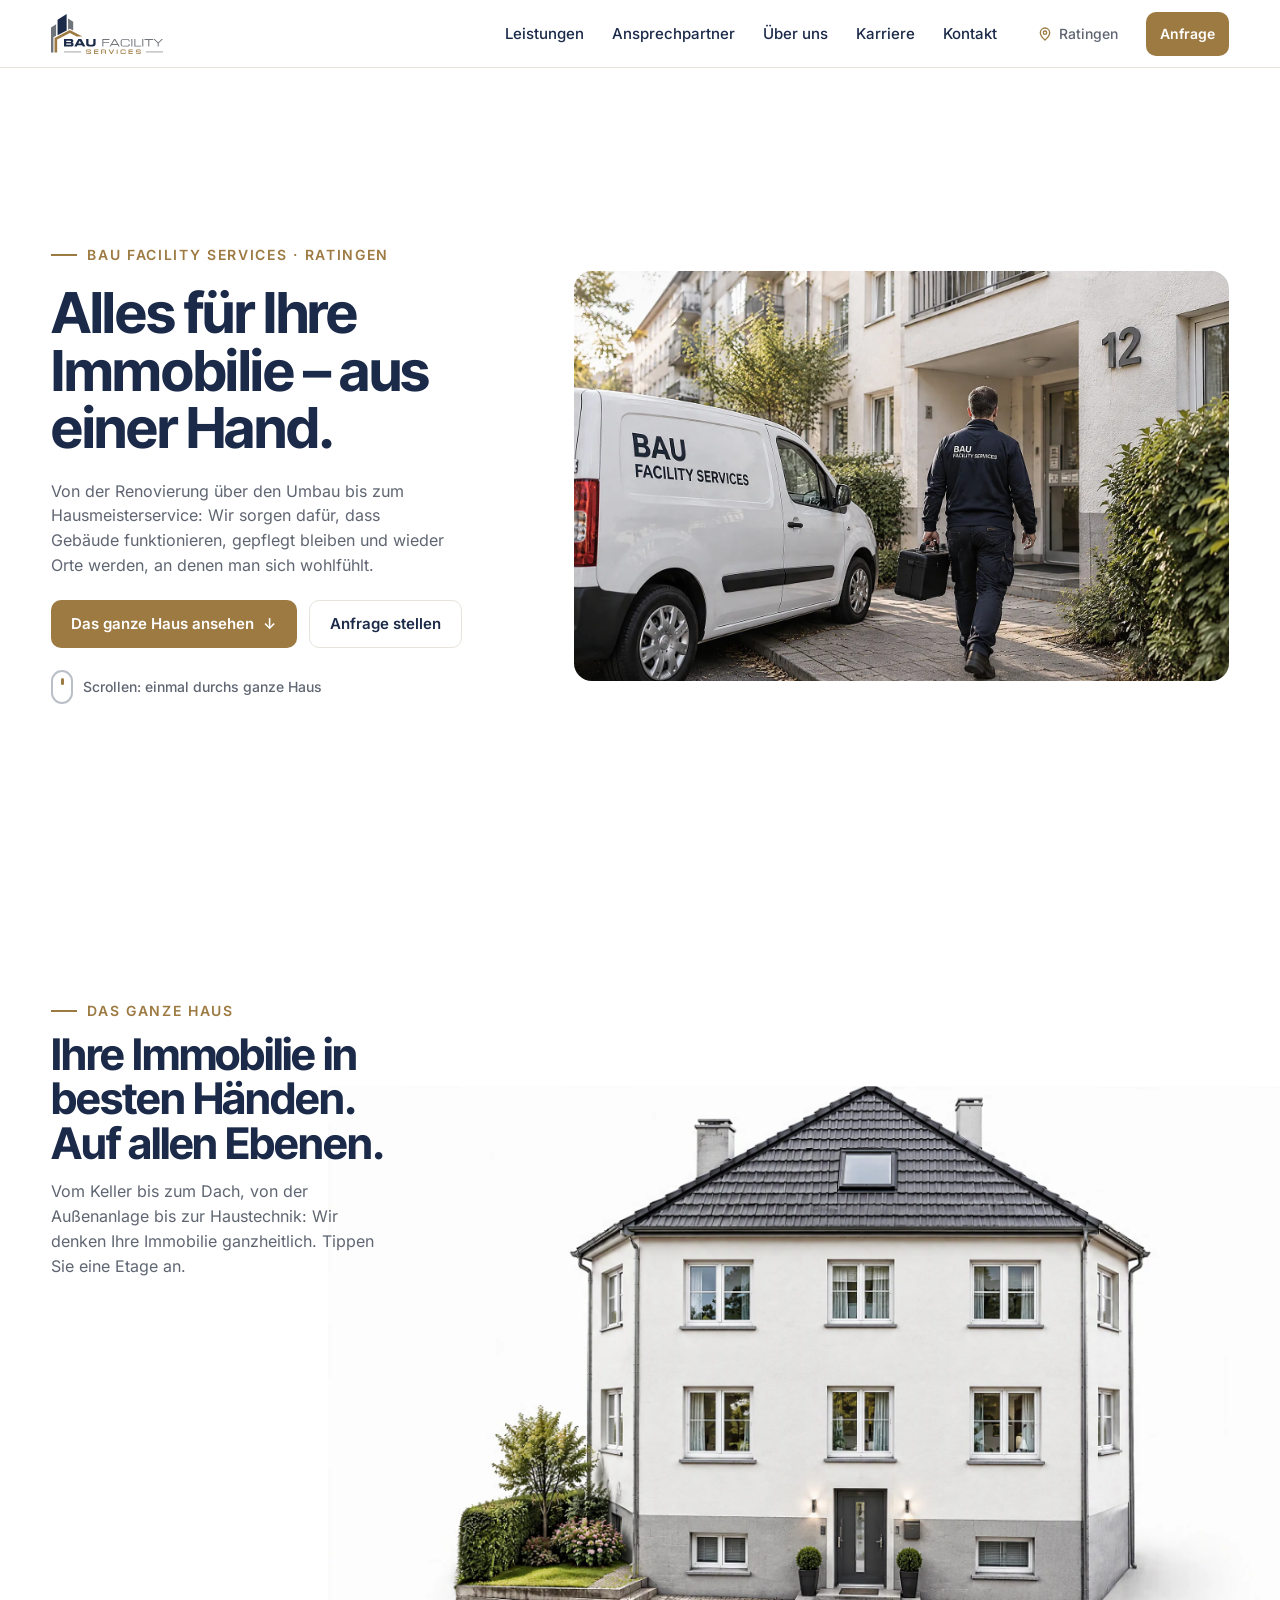
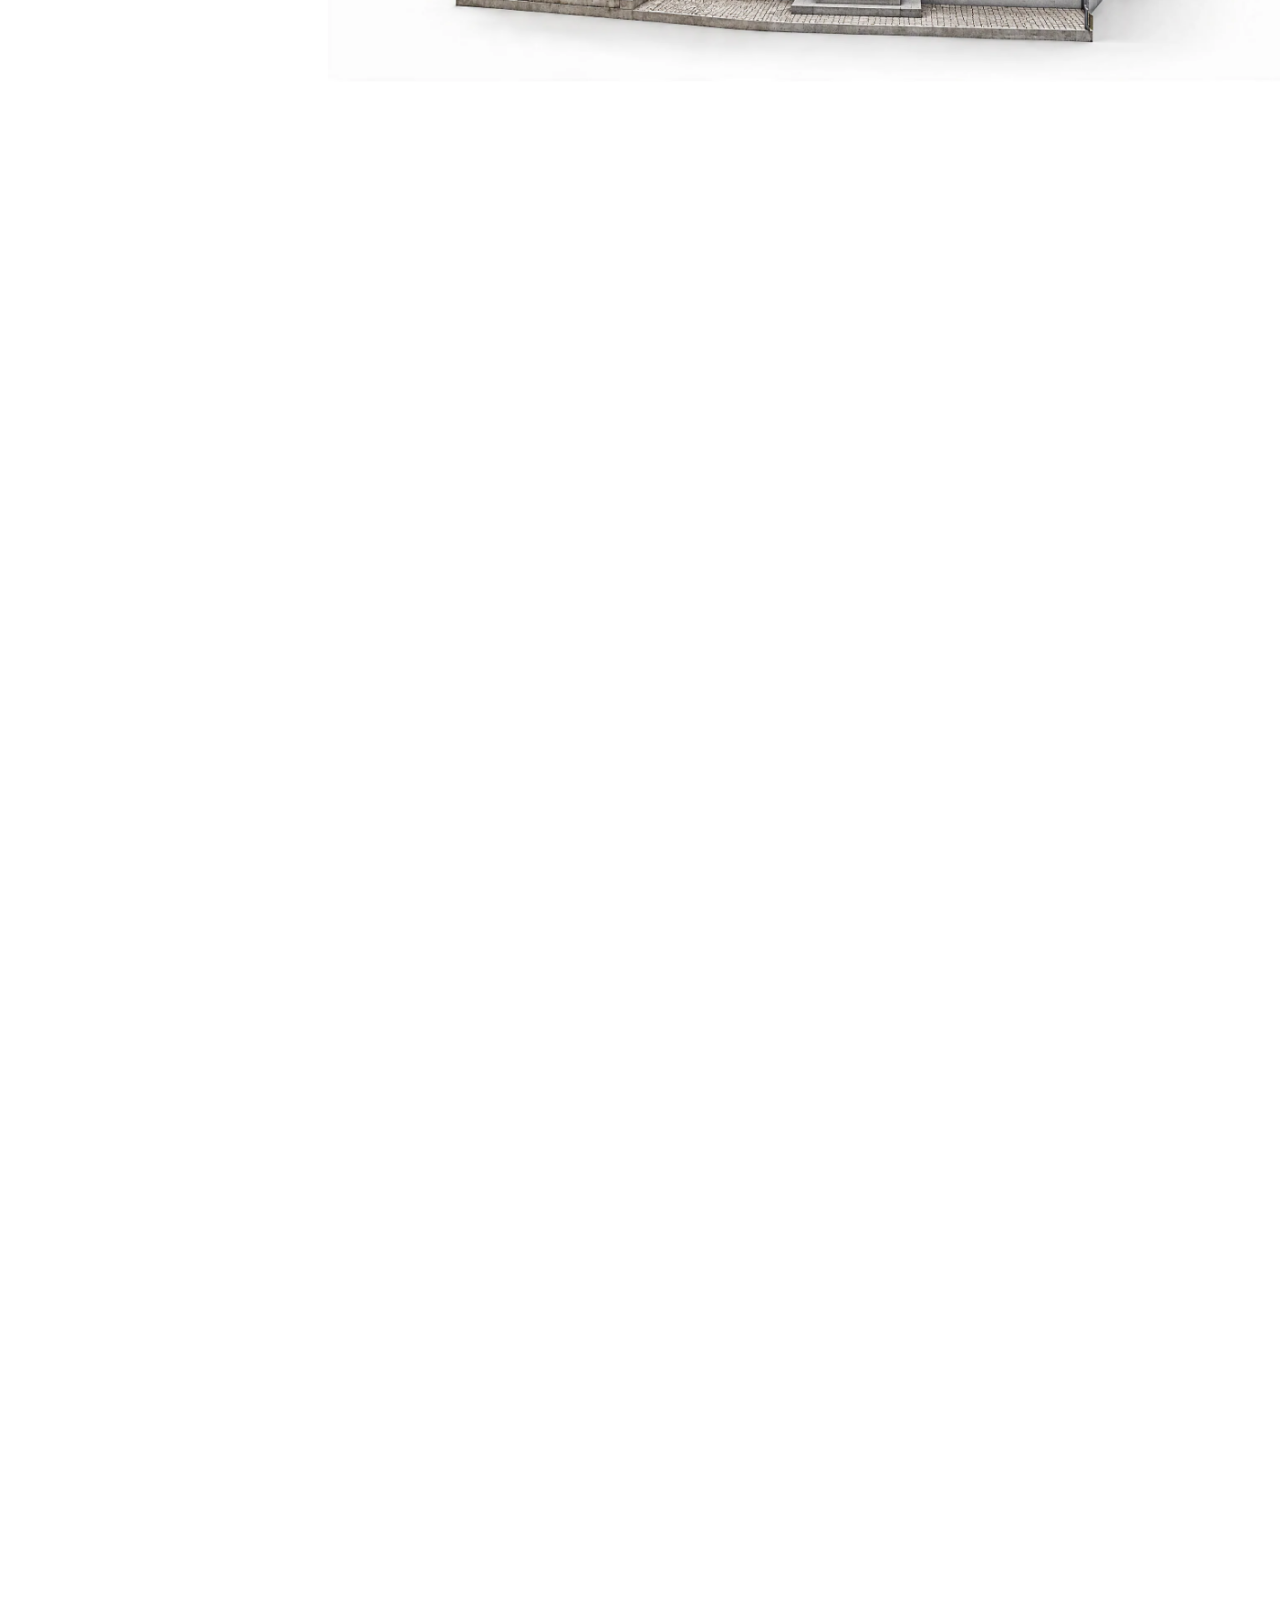
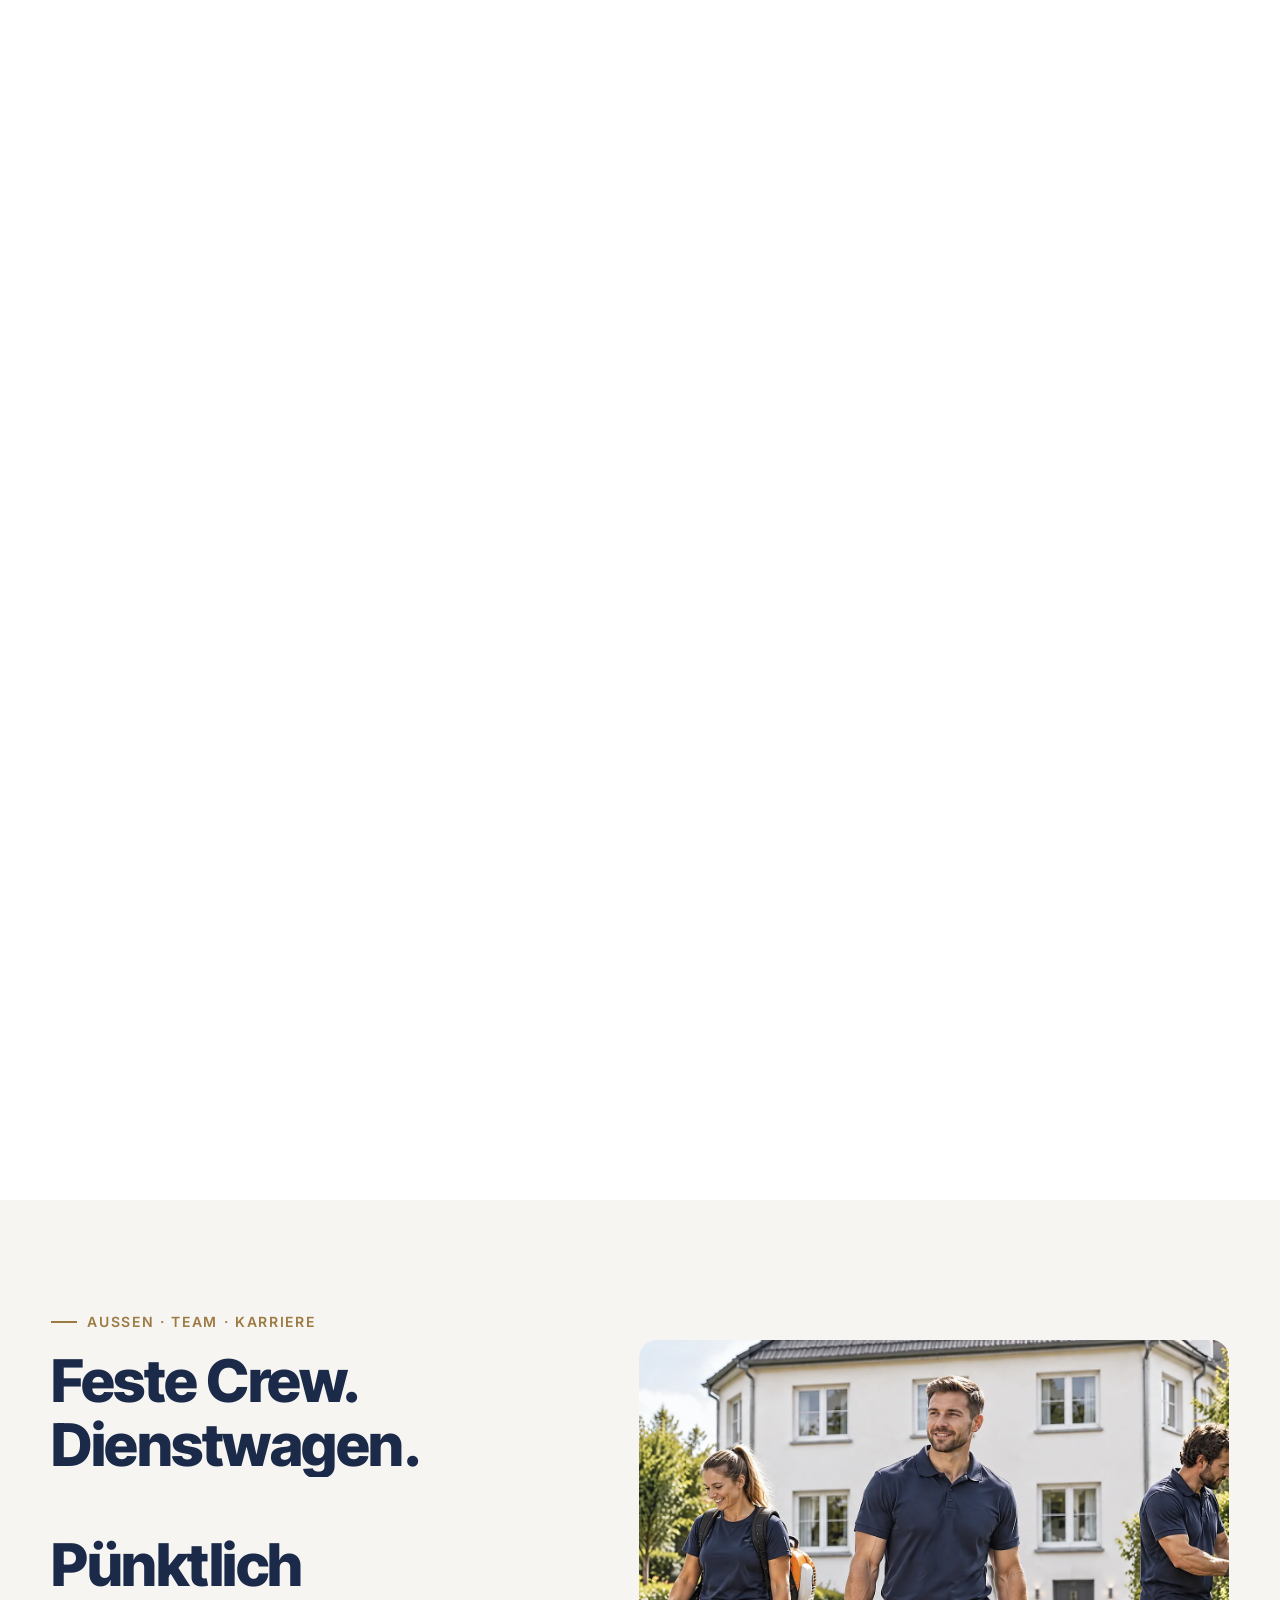
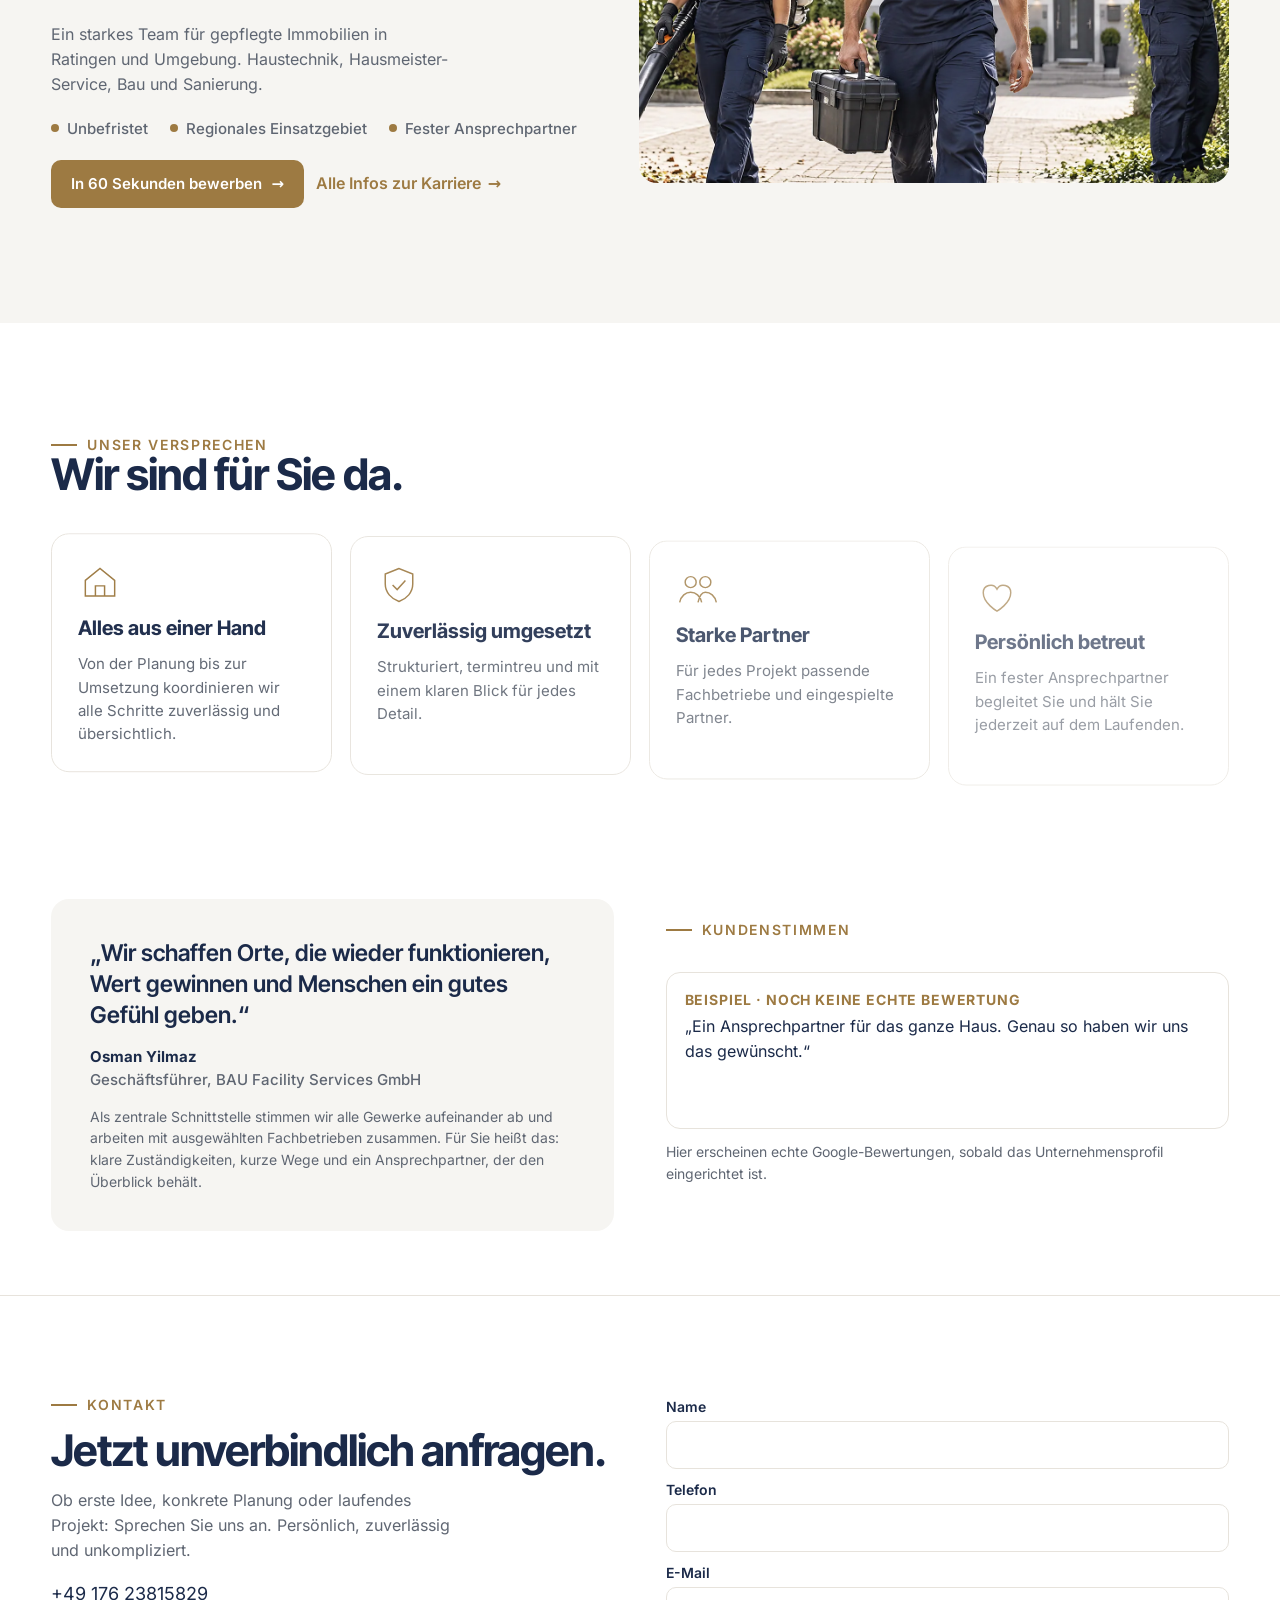
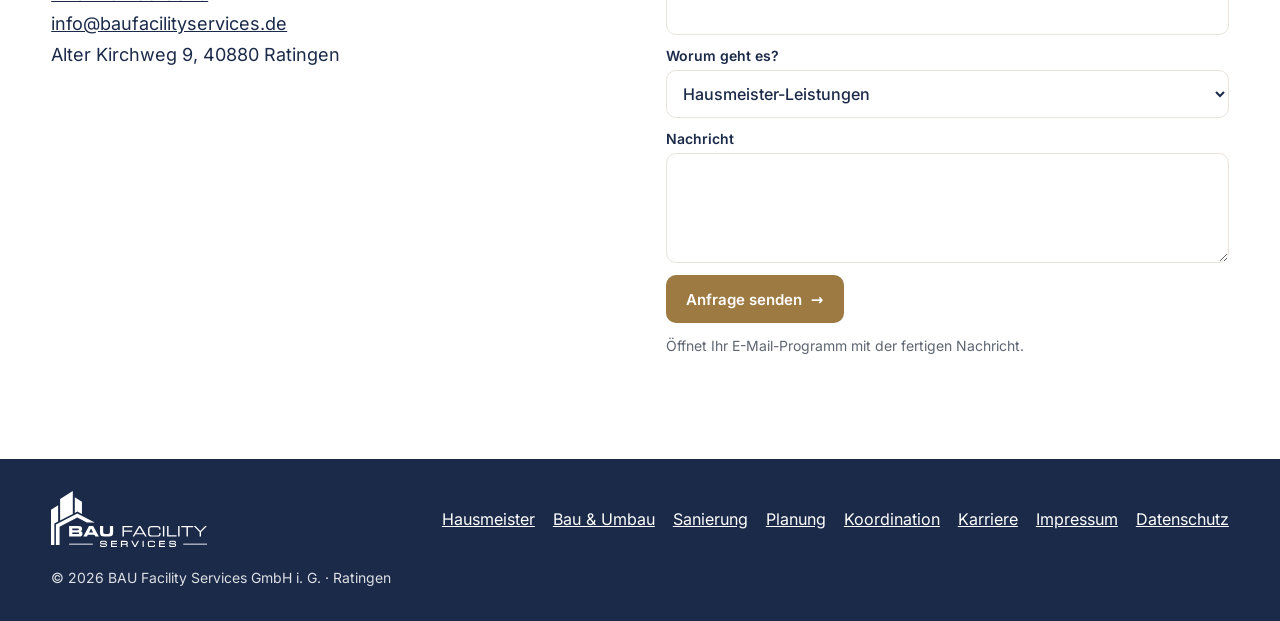
==== commit acc9c8d8: "W1 Das Haus im Schnitt: alle Bilder, Koordinations-Linien, Querformat, Abnahme Co-Authored-By: Claud" ====
--- a/site/index.html
+++ b/site/index.html
@@ -126,7 +126,7 @@
     </article>
 
     <!-- 7 Koordination -->
-    <div class="coord" id="coord"><svg id="coordSvg" aria-hidden="true"></svg></div>
+    <div class="coord" id="coord"><svg id="coordSvg" aria-hidden="true"><path pathLength="1" stroke-dasharray="1"/><circle r="4"/><path pathLength="1" stroke-dasharray="1"/><circle r="4"/><path pathLength="1" stroke-dasharray="1"/><circle r="4"/><path pathLength="1" stroke-dasharray="1"/><circle r="4"/></svg></div>
     <div class="coord-copy" id="coordCopy">
       <p class="eyebrow">Koordination & Durchführung</p>
       <h2>Ein Ansprechpartner. Alle Gewerke.</h2>
--- a/site/styles.css
+++ b/site/styles.css
@@ -198,7 +198,7 @@
 @media (prefers-reduced-motion:reduce){*{animation:none!important;transition:none!important}}
 @media (max-width:1180px){.nav__loc{display:none}}
 @media (max-width:1020px){
-  .nav__links{display:none}.burger{display:flex}
+  .nav__links{display:none}.burger{display:flex;margin-left:6px}.nav .btn--or{margin-left:auto}
   .hero,.team,.about,.contact,.sub__hero{grid-template-columns:1fr}
   .hero{padding-top:calc(var(--head) + 20px);min-height:auto}
   .panel{grid-template-columns:1fr;grid-template-rows:minmax(0,1fr) auto;align-items:stretch;gap:16px;padding:16px var(--pad) 20px}
@@ -214,7 +214,7 @@
   :root{--head:60px}
   .nav__logo img{height:34px}
   h1{font-size:clamp(32px,9vw,44px)}h2{font-size:clamp(28px,8vw,38px)}
-  .house{width:130vw;top:62%}
+  .house{width:118vw;top:62%}
   .nav .btn--or{display:none}
   .lab b{padding:0 10px}
   .lab i{width:var(--lenm,26px)}
@@ -224,9 +224,11 @@
   .werte__grid,.grid3{grid-template-columns:1fr}
 }
 @media (max-height:500px) and (orientation:landscape){
+  .hero{grid-template-columns:1fr 1fr;min-height:100svh;padding-top:calc(var(--head) + 12px)}.hero h1{font-size:30px}.hero .lead{display:none}
   .panel{grid-template-columns:1fr 1fr;grid-template-rows:1fr;padding:10px var(--pad)}
   .panel__copy .lead,.panel .ticks,.panel .phases{display:none}
   .haus__intro .lead,.coord-copy .lead{display:none}
   .haus__intro h2,.coord-copy h2{font-size:24px}
   .contact-card img{width:80px}.contact-card p{display:none}
 }
+.contact-card img{object-position:72% 25%}
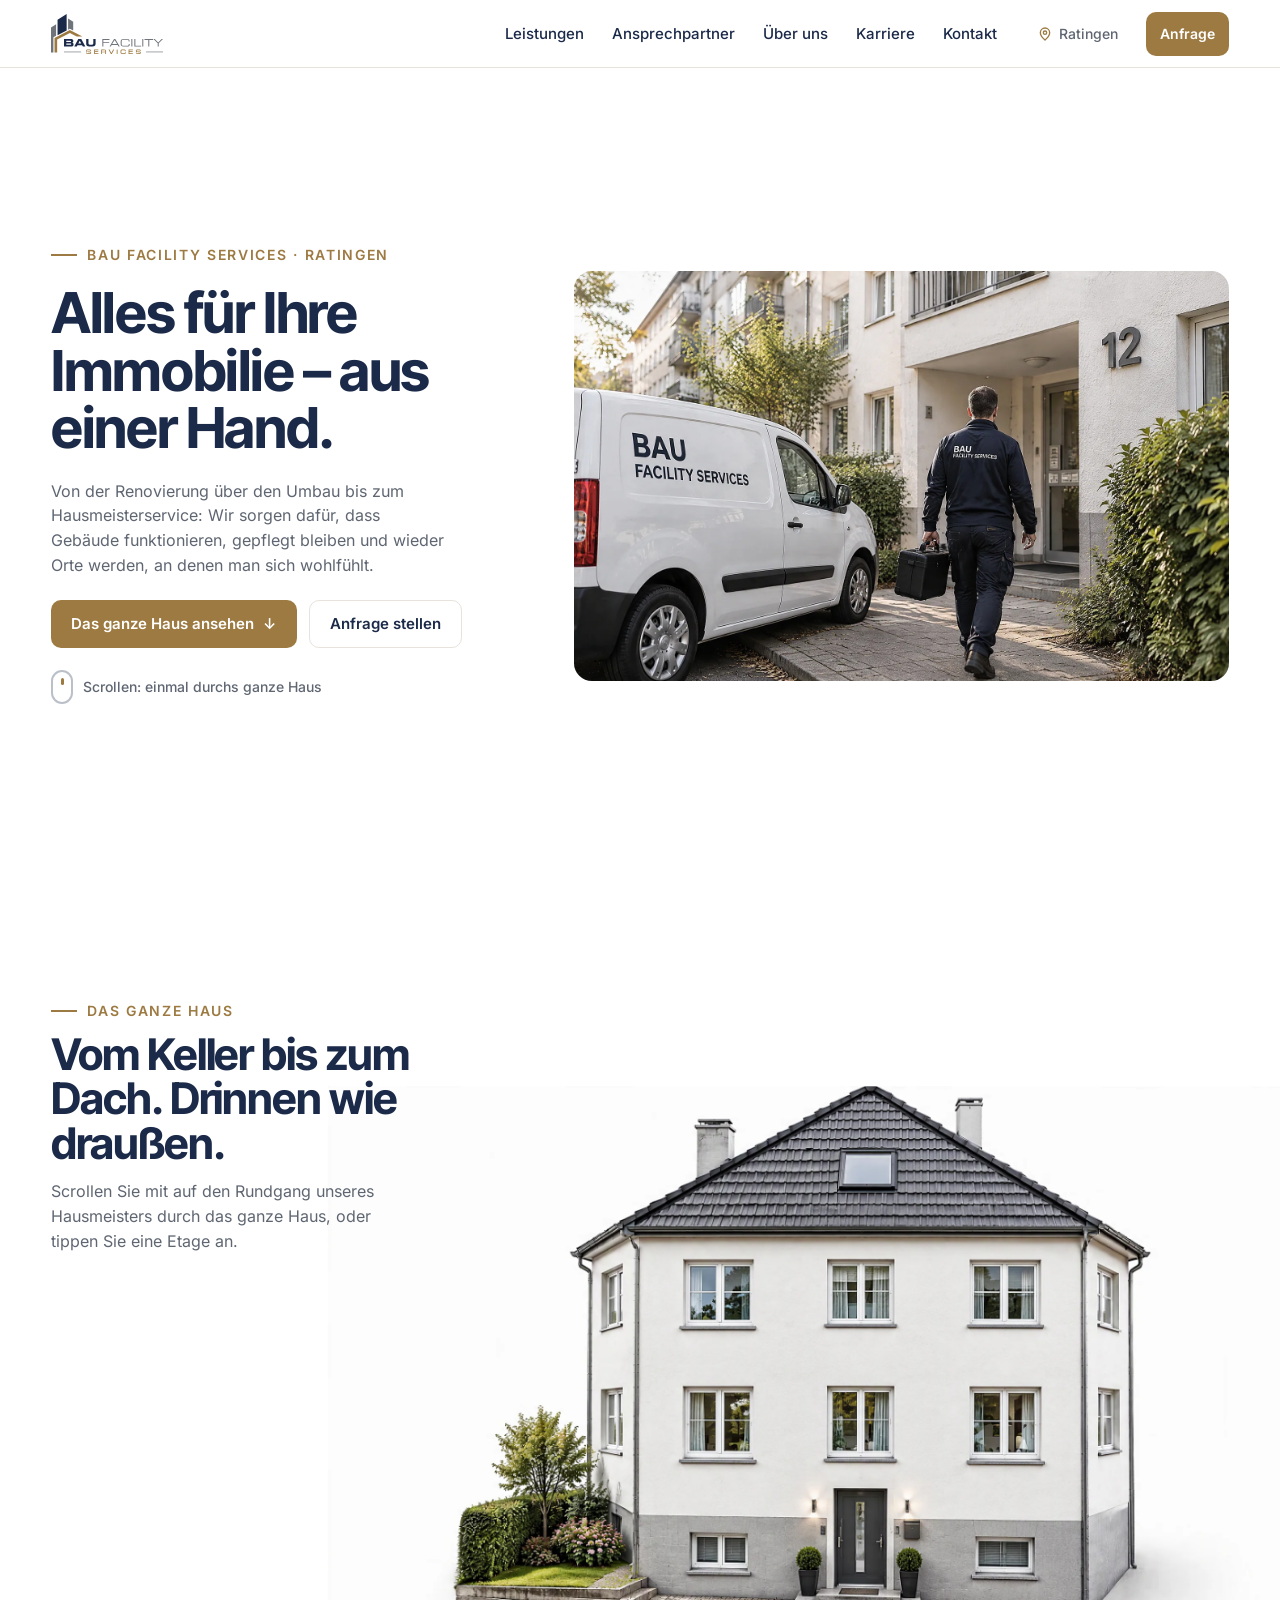
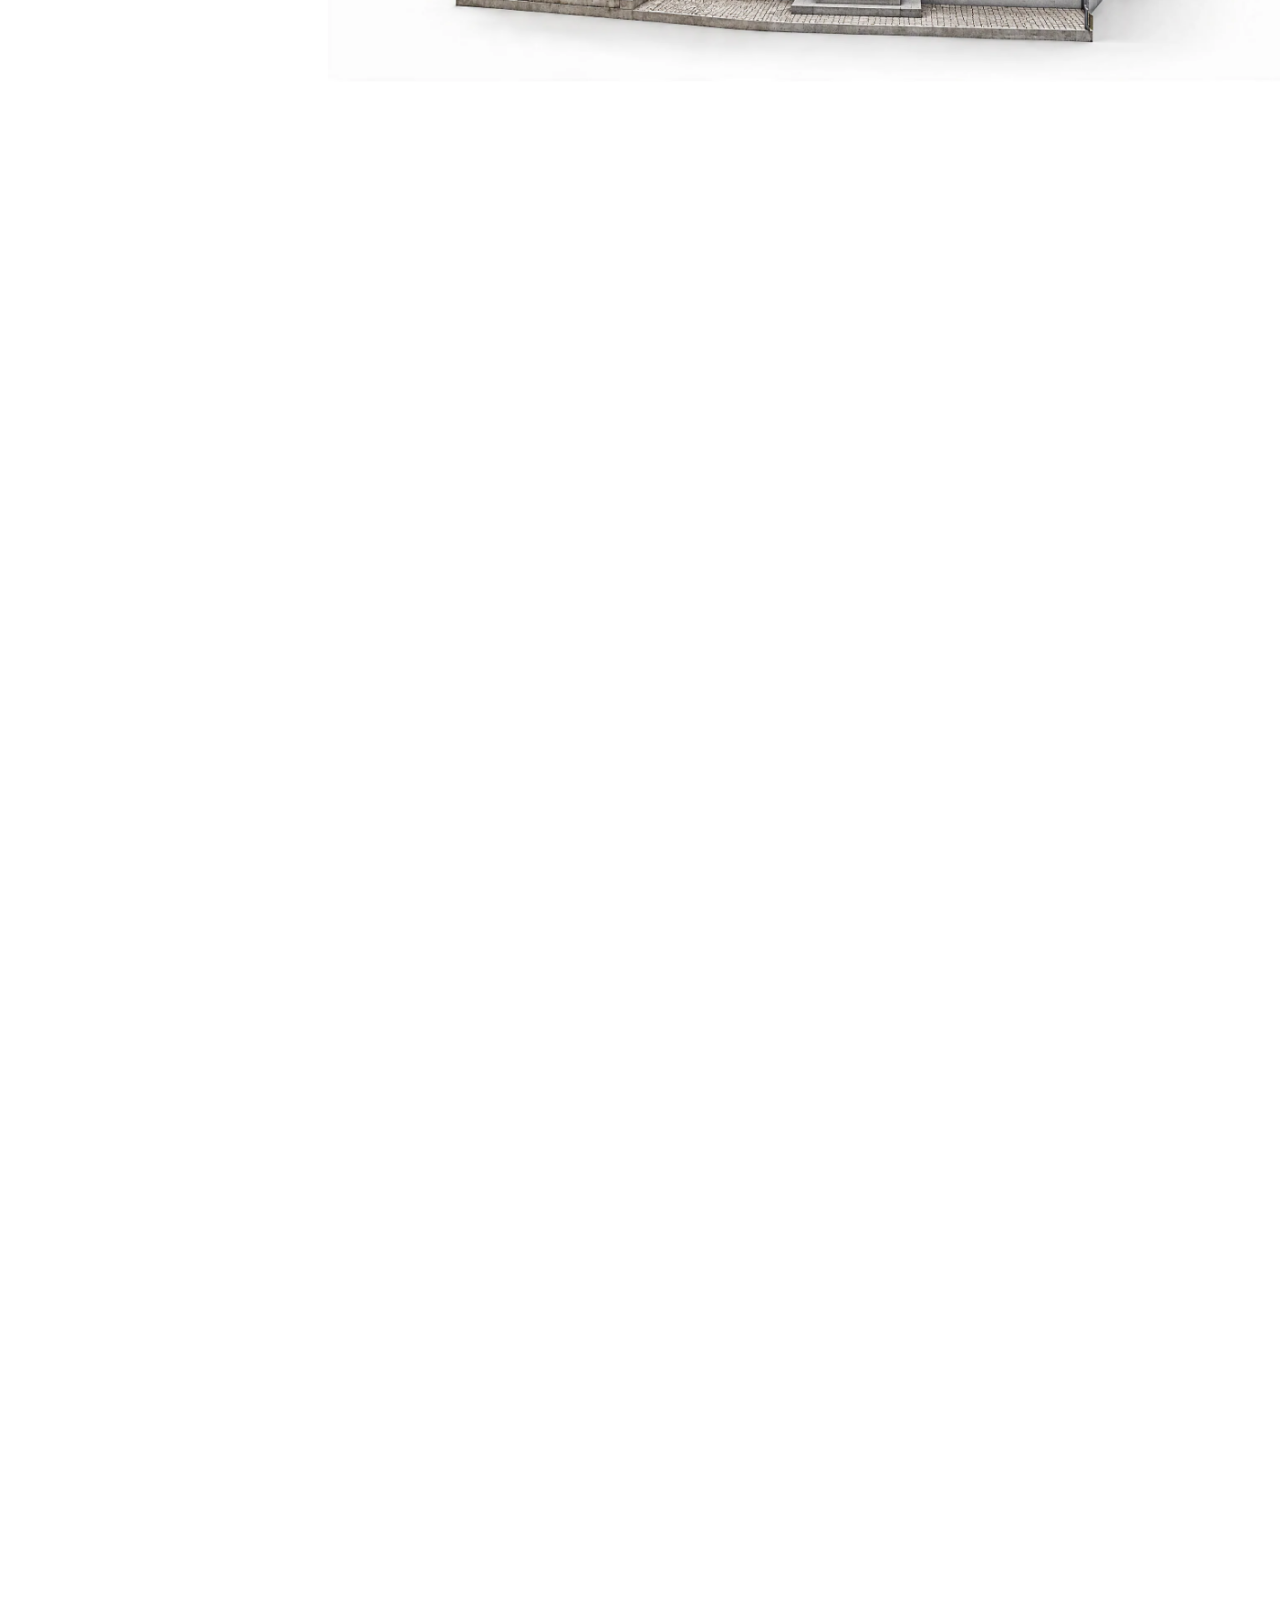
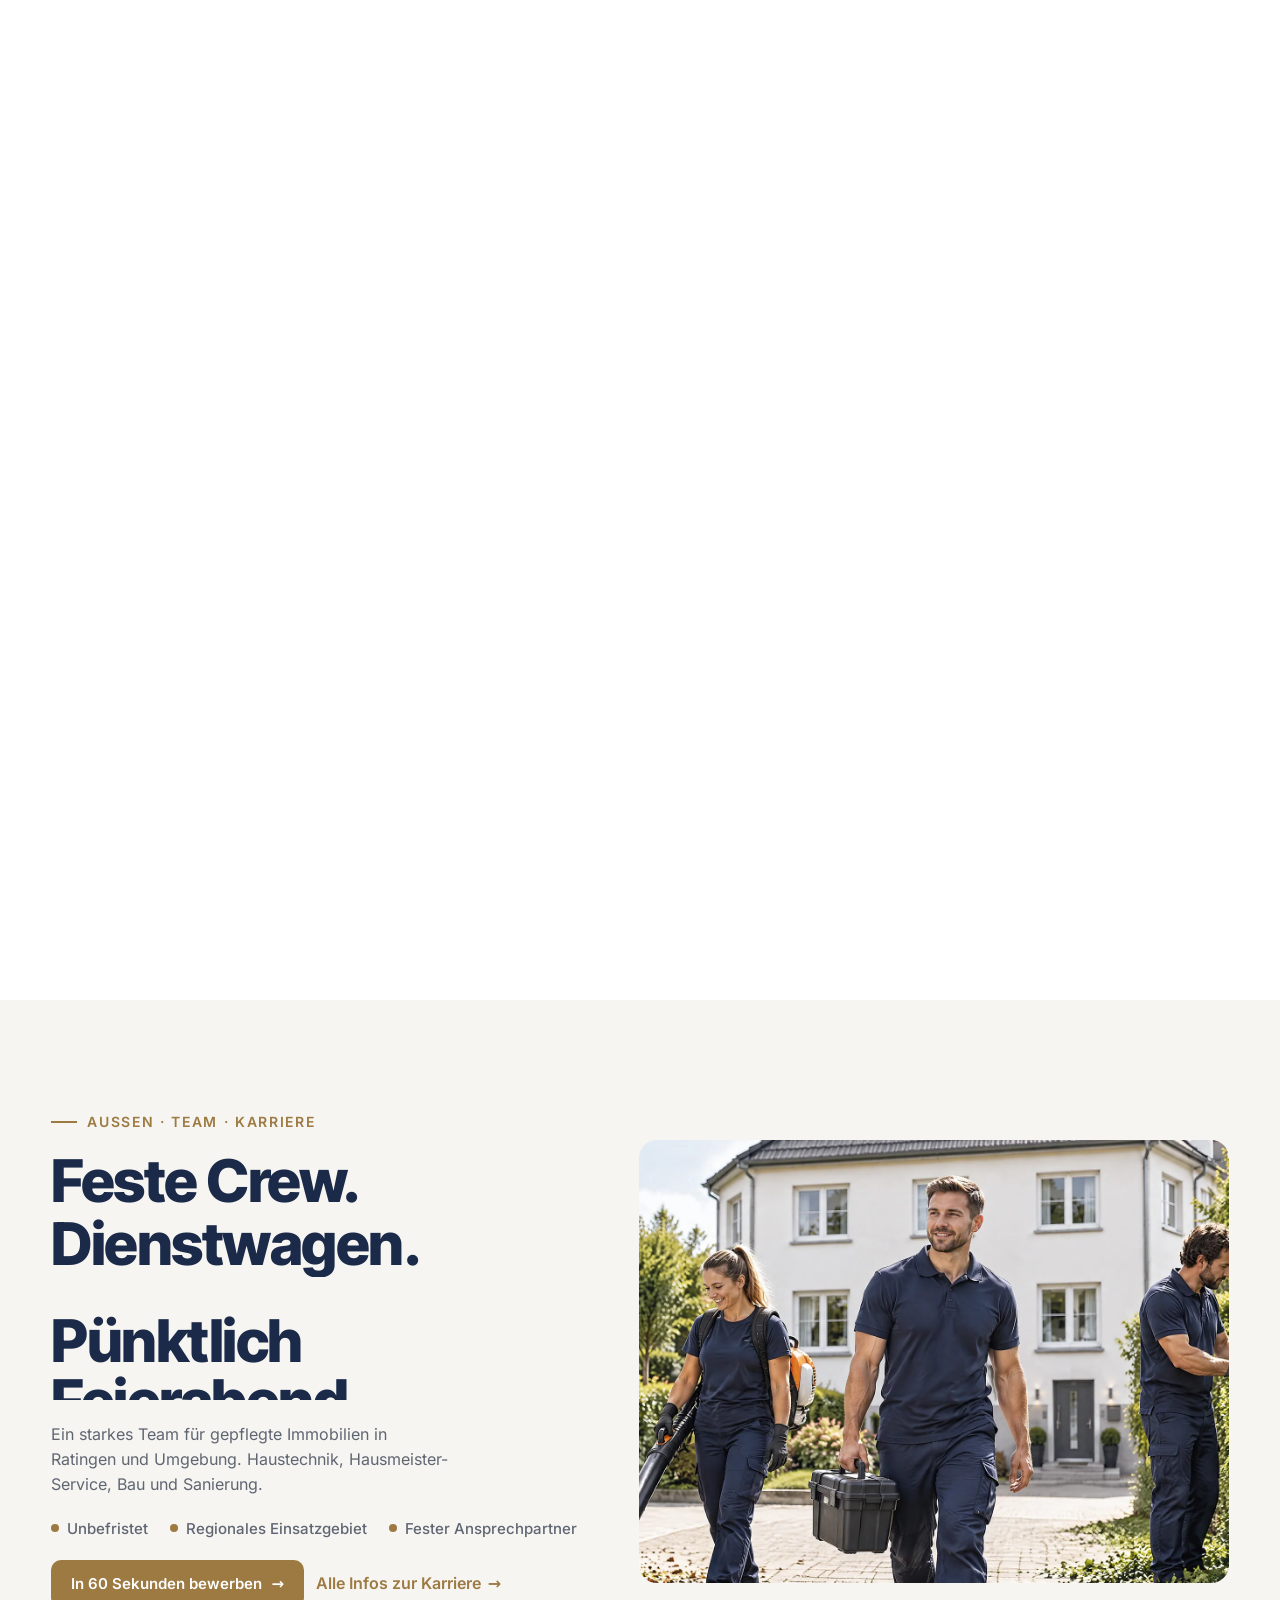
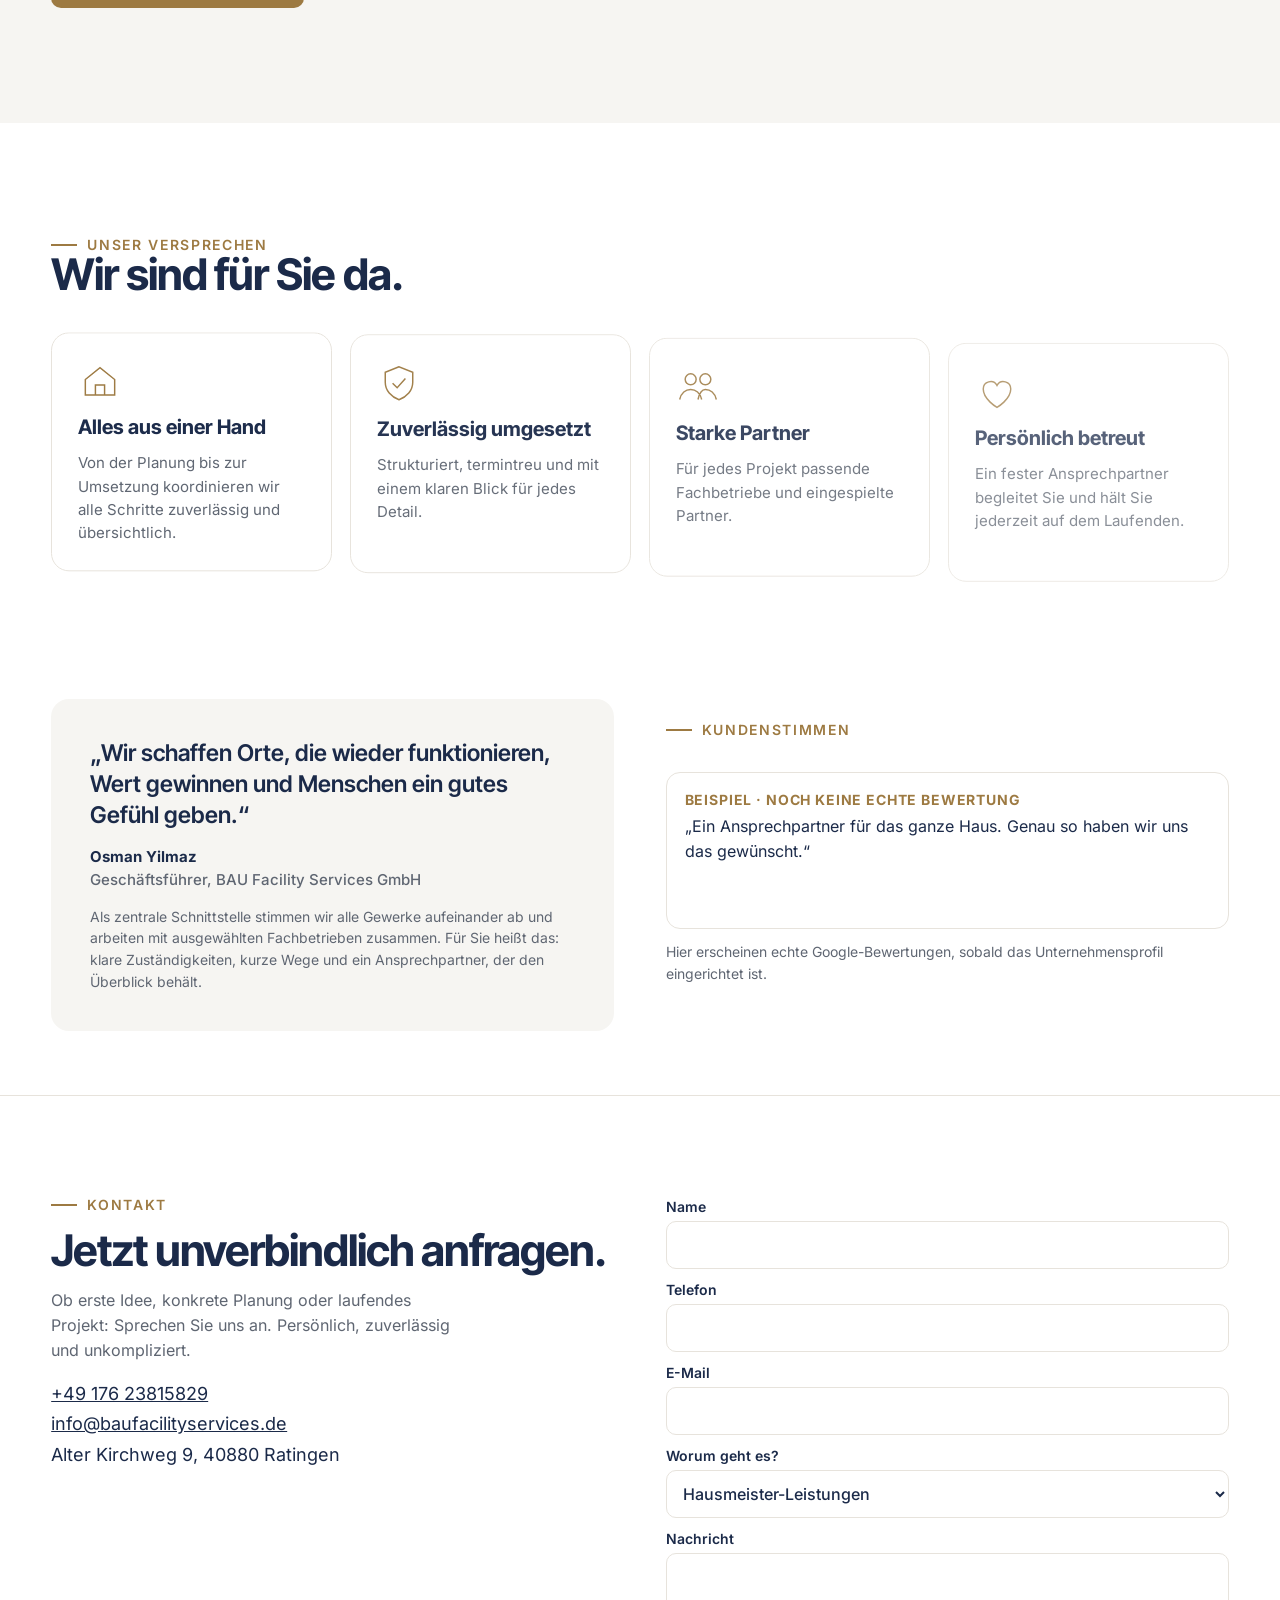
==== commit 4acd0164: "Haus-Fahrt: einmal reinzoomen, dann durchgehend hoch; Hausmeister-Aufgaben je Etage (IHK), Bau/Sanie" ====
--- a/site/index.html
+++ b/site/index.html
@@ -28,7 +28,7 @@
 </header>
 <div class="progress" aria-hidden="true"></div>
 <nav class="menu" id="menu" hidden aria-label="Menü">
-  <a href="#haus">Das ganze Haus</a><a href="#keller">Hausmeister-Leistungen</a><a href="#eg">Bau & Umbau</a><a href="#og">Sanierung & Renovierung</a><a href="#dach">Planung & Organisation</a><a href="#koordination">Koordination & Durchführung</a><a href="#team">Karriere</a><a href="#kontakt">Kontakt</a>
+  <a href="#haus">Das ganze Haus</a><a href="#keller">Hausmeister-Leistungen</a><a href="#umbau">Bau & Umbau</a><a href="#sanierung">Sanierung & Renovierung</a><a href="#planung">Planung & Organisation</a><a href="#koordination">Koordination & Durchführung</a><a href="#team">Karriere</a><a href="#kontakt">Kontakt</a>
 </nav>
 
 <main>
@@ -52,37 +52,54 @@
   <div class="stage" id="stage">
     <div class="haus__intro" id="intro">
       <p class="eyebrow">Das ganze Haus</p>
-      <h2>Ihre Immobilie in besten Händen. Auf allen Ebenen.</h2>
-      <p class="lead">Vom Keller bis zum Dach, von der Außenanlage bis zur Haustechnik: Wir denken Ihre Immobilie ganzheitlich. Tippen Sie eine Etage an.</p>
+      <h2>Vom Keller bis zum Dach. Drinnen wie draußen.</h2>
+      <p class="lead">Scrollen Sie mit auf den Rundgang unseres Hausmeisters durch das ganze Haus, oder tippen Sie eine Etage an.</p>
     </div>
     <div class="house" id="house">
       <img class="cut" data-img="s1-schnitt" alt="Schnitt durch das ganze Haus: Keller, Erdgeschoss, 1. Obergeschoss und Dach">
       <img class="facade" data-img="s2-fassade" alt="Fassade des Hauses">
       <div class="hl" id="hl"></div>
       <div class="labels" id="labels">
-        <a class="lab" href="#dach" data-f="dach"><i></i><b>Dach · Planung</b></a>
-        <a class="lab" href="#og" data-f="og"><i></i><b>1. OG · Sanierung</b></a>
-        <a class="lab" href="#eg" data-f="eg"><i></i><b>Erdgeschoss · Umbau</b></a>
-        <a class="lab" href="#keller" data-f="keller"><i></i><b>Keller · Hausmeister</b></a>
-        <a class="lab" href="#team" data-f="aussen"><i></i><b>Außen · Pflege</b></a>
+        <a class="lab" href="#dach" data-f="dach"><i></i><b>Dach</b></a>
+        <a class="lab" href="#og" data-f="og"><i></i><b>1. Obergeschoss</b></a>
+        <a class="lab" href="#eg" data-f="eg"><i></i><b>Erdgeschoss</b></a>
+        <a class="lab" href="#keller" data-f="keller"><i></i><b>Keller</b></a>
+        <a class="lab" href="#aussen" data-f="aussen"><i></i><b>Außen</b></a>
       </div>
     </div>
 
-    <!-- 3 Keller -->
-    <article class="panel" id="p-keller" aria-labelledby="t-keller">
-      <div class="panel__media"><span class="floorTag">Keller</span><img data-img="k1-keller" alt="Techniker prüft die Heizungsanlage im Keller"></div>
-      <div class="panel__copy">
-        <p class="crumb">Leistungen › <b>Hausmeister-Leistungen</b></p>
-        <h2 id="t-keller">Hausmeister-Leistungen</h2>
-        <p class="lead">Damit im Hintergrund alles reibungslos läuft: Wir kümmern uns um die laufende Betreuung Ihrer Immobilie, drinnen wie draußen.</p>
-        <ul class="ticks"><li>Kontrollgänge und Haustechnik</li><li>Kleinreparaturen und Instandhaltung</li><li>Treppenhaus, Außenanlagen, Grünpflege</li><li>Winterdienst</li></ul>
-        <a class="more" href="hausmeister.html">Mehr zu Hausmeister-Leistungen <span class="arrow">→</span></a>
-      </div>
-    </article>
-
-    <!-- 4 Erdgeschoss -->
-    <article class="panel" id="p-eg" aria-labelledby="t-eg">
-      <div class="panel__media">
+    <!-- Akt 1 · Hausmeister-Rundgang (Kamera fährt ohne Rauszoomen vom Keller nach oben) -->
+    <article class="sc sc--hm" id="c-keller" aria-labelledby="t-keller">
+      <p class="crumb">Hausmeister-Rundgang · <b>Keller</b></p>
+      <h2 id="t-keller">Haustechnik im Blick.</h2>
+      <ul class="ticks"><li>Funktionskontrolle der Heizung: Druck, Störungen</li><li>Zählerstände ablesen und dokumentieren</li><li>Leitungen und Wände auf Feuchtigkeit prüfen</li><li>Keller- und Müllräume in Ordnung, Sperrmüll entsorgen</li></ul>
+      <p class="hm-note">Ein Leitungswasserschaden kostet im Schnitt über 4.600 € (GDV 2025). Wer regelmäßig nachsieht, entdeckt ihn früher.</p>
+    </article>
+    <article class="sc sc--hm" id="c-eg" aria-labelledby="t-eg">
+      <p class="crumb">Hausmeister-Rundgang · <b>Erdgeschoss & Treppenhaus</b></p>
+      <h2 id="t-eg">Der erste Eindruck stimmt.</h2>
+      <ul class="ticks"><li>Treppenhausreinigung, Eingang sauber und sicher</li><li>Schließdienst: Haustür, Schlüssel, Schließanlage</li><li>Beleuchtung prüfen, Leuchtmittel tauschen</li><li>Aufzug kontrollieren, Ansprechpartner für Mieter</li></ul>
+    </article>
+    <article class="sc sc--hm" id="c-og" aria-labelledby="t-og">
+      <p class="crumb">Hausmeister-Rundgang · <b>Obergeschosse</b></p>
+      <h2 id="t-og">Kleine Dinge, sofort erledigt.</h2>
+      <ul class="ticks"><li>Kleine Reparaturen: Schlösser, Dichtungen, Türschließer</li><li>Brandschutz-Kontrollgang: Fluchtwege frei, Türen schließen</li><li>Handwerker einlassen und begleiten</li><li>Schäden mit Foto an die Verwaltung melden</li></ul>
+    </article>
+    <article class="sc sc--hm" id="c-dach" aria-labelledby="t-dach">
+      <p class="crumb">Hausmeister-Rundgang · <b>Dach</b></p>
+      <h2 id="t-dach">Dicht, bevor es regnet.</h2>
+      <ul class="ticks"><li>Dachrinnen und Fallrohre reinigen</li><li>Sichtkontrolle nach Sturm und Unwetter</li><li>Dachboden und Lüftung kontrollieren</li><li>Schäden sofort melden, bevor Wasser eindringt</li></ul>
+    </article>
+    <article class="sc sc--hm" id="c-aussen" aria-labelledby="t-aussen">
+      <p class="crumb">Hausmeister-Rundgang · <b>Außenanlagen</b></p>
+      <h2 id="t-aussen">Draußen gepflegt, im Winter sicher.</h2>
+      <ul class="ticks"><li>Winterdienst: räumen, streuen, mit Protokoll</li><li>Gartenpflege: Rasen, Hecken, Laub</li><li>Müllservice: Tonnen raus- und reinstellen</li><li>Wege, Parkplätze und Tiefgarage kontrollieren</li></ul>
+      <a class="more" href="hausmeister.html">Alle Hausmeister-Leistungen <span class="arrow">→</span></a>
+    </article>
+
+    <!-- Akt 2 · Wenn mehr ansteht: Leistungen unserer Bau- und Projektteams -->
+    <article class="sc sc--svc" id="c-umbau" aria-labelledby="t-umbau">
+      <div class="sc__media">
         <div class="wipe" id="wipe" role="slider" tabindex="0" aria-label="Vorher-Nachher-Vergleich Umbau" aria-valuemin="0" aria-valuemax="100" aria-valuenow="50">
           <img data-img="e1-eg-vorher" alt="Vorher: alter Büroraum">
           <img class="after" data-img="e2-eg-nachher" alt="Nachher: heller, offener Wohnraum">
@@ -90,57 +107,39 @@
           <div class="wipe__line"></div><div class="wipe__knob" aria-hidden="true">‹ ›</div>
         </div>
       </div>
-      <div class="panel__copy">
-        <p class="crumb">Leistungen › <b>Bau & Umbau</b></p>
-        <h2 id="t-eg">Bau & Umbau</h2>
-        <p class="lead">Aus Räumen Chancen machen. Ob neue Raumaufteilung, Modernisierung oder umfangreicher Umbau: fachgerecht und zuverlässig umgesetzt.</p>
-        <ul class="ticks"><li>Neue Raumaufteilung, Wände versetzen</li><li>Modernisierung von Wohnungen und Büros</li><li>Trockenbau, Böden, Türen</li></ul>
-        <a class="more" href="bau-umbau.html">Mehr zu Bau & Umbau <span class="arrow">→</span></a>
-      </div>
-    </article>
-
-    <!-- 5 1. OG -->
-    <article class="panel" id="p-og" aria-labelledby="t-og">
-      <div class="panel__media"><span class="floorTag">1. OG</span>
-        <div class="steps3" id="steps3"><img class="on" data-img="o1-bad-vorher" alt="Vorher: altes Bad"><img data-img="o2-bad-arbeit" alt="Arbeit: Fliesenleger verlegt neue Fliesen"><img data-img="o3-bad-ergebnis" alt="Ergebnis: neues Bad"></div>
-      </div>
-      <div class="panel__copy">
-        <p class="crumb">Leistungen › <b>Sanierung & Renovierung</b></p>
-        <h2 id="t-og">Sanierung & Renovierung</h2>
-        <p class="lead">Für Immobilien mit Zukunft: Wir bringen Räume wieder in Bestform, modern und funktional, damit sie langfristig ihren Wert behalten.</p>
-        <div class="prog" id="prog"><i></i><button data-s="0" class="on">Vorher</button><button data-s="1">Arbeit</button><button data-s="2">Ergebnis</button></div>
-        <a class="more" href="sanierung.html">Mehr zu Sanierung & Renovierung <span class="arrow">→</span></a>
-      </div>
-    </article>
-
-    <!-- 6 Dach -->
-    <article class="panel" id="p-dach" aria-labelledby="t-dach">
-      <div class="panel__media"><span class="floorTag">Dach</span><img data-img="d1-dach" alt="Planer mit Grundrissen im Dachbüro"></div>
-      <div class="panel__copy">
-        <p class="crumb">Leistungen › <b>Planung & Organisation</b></p>
-        <h2 id="t-dach">Planung & Organisation</h2>
-        <p class="lead">Strukturiert. Wirtschaftlich. Verlässlich. Wir planen Ihr Projekt von Anfang an mit klaren Abläufen und festen Terminen.</p>
-        <ol class="phases"><li><span>1</span><div><b>Analyse</b><p>Bestand erfassen, Bedarf klären.</p></div></li><li><span>2</span><div><b>Konzeption</b><p>Lösung entwickeln, Kosten und Termine planen.</p></div></li><li><span>3</span><div><b>Umsetzung</b><p>Gewerke koordinieren, Qualität sichern.</p></div></li><li><span>4</span><div><b>Übergabe</b><p>Abnahme, danach laufende Betreuung.</p></div></li></ol>
-        <a class="more" href="planung.html">Mehr zu Planung & Organisation <span class="arrow">→</span></a>
-      </div>
-    </article>
-
-    <!-- 7 Koordination -->
-    <div class="coord" id="coord"><svg id="coordSvg" aria-hidden="true"><path pathLength="1" stroke-dasharray="1"/><circle r="4"/><path pathLength="1" stroke-dasharray="1"/><circle r="4"/><path pathLength="1" stroke-dasharray="1"/><circle r="4"/><path pathLength="1" stroke-dasharray="1"/><circle r="4"/></svg></div>
-    <div class="coord-copy" id="coordCopy">
-      <p class="eyebrow">Koordination & Durchführung</p>
-      <h2>Ein Ansprechpartner. Alle Gewerke.</h2>
-      <p class="lead">Wir bündeln die notwendigen Arbeiten, koordinieren alle beteiligten Gewerke und behalten den gesamten Ablauf für Sie im Blick.</p>
+      <p class="crumb">Wenn mehr ansteht · <b>Bau & Umbau</b></p>
+      <h2 id="t-umbau">Aus Räumen Chancen machen.</h2>
+      <p class="lead">Neue Raumaufteilung, Modernisierung oder umfangreicher Umbau: von unseren Bauteams und Fachbetrieben fachgerecht umgesetzt.</p>
+      <a class="more" href="bau-umbau.html">Mehr zu Bau & Umbau <span class="arrow">→</span></a>
+    </article>
+    <article class="sc sc--svc" id="c-sanierung" aria-labelledby="t-sanierung">
+      <div class="sc__media"><div class="steps3" id="steps3"><img class="on" data-img="o1-bad-vorher" alt="Vorher: altes Bad"><img data-img="o2-bad-arbeit" alt="Arbeit: Fliesenleger verlegt neue Fliesen"><img data-img="o3-bad-ergebnis" alt="Ergebnis: neues Bad"></div></div>
+      <p class="crumb">Wenn mehr ansteht · <b>Sanierung & Renovierung</b></p>
+      <h2 id="t-sanierung">Räume wieder in Bestform.</h2>
+      <div class="prog" id="prog"><i></i><button data-s="0" class="on">Vorher</button><button data-s="1">Arbeit</button><button data-s="2">Ergebnis</button></div>
+      <a class="more" href="sanierung.html">Mehr zu Sanierung & Renovierung <span class="arrow">→</span></a>
+    </article>
+    <article class="sc sc--svc" id="c-planung" aria-labelledby="t-planung">
+      <div class="sc__media"><img data-img="d1-dach" alt="Projektleiter plant einen Umbau mit Grundrissen"></div>
+      <p class="crumb">Wenn mehr ansteht · <b>Planung & Organisation</b></p>
+      <h2 id="t-planung">Ihr Projekt, sauber geplant.</h2>
+      <ol class="phases"><li><span>1</span><div><b>Analyse</b><p>Bestand erfassen, Bedarf klären.</p></div></li><li><span>2</span><div><b>Konzeption</b><p>Lösung, Kosten und Termine festlegen.</p></div></li><li><span>3</span><div><b>Umsetzung</b><p>Gewerke einplanen, Qualität sichern.</p></div></li><li><span>4</span><div><b>Übergabe</b><p>Abnahme, danach laufende Betreuung.</p></div></li></ol>
+      <a class="more" href="planung.html">Mehr zu Planung & Organisation <span class="arrow">→</span></a>
+    </article>
+
+    <!-- Koordination -->
+    <div class="coord" id="coord"><svg id="coordSvg" aria-hidden="true"></svg></div>
+    <article class="sc sc--coord" id="contactCard" aria-labelledby="t-coord">
+      <img data-img="a1-ansprechpartner" alt="Ihr fester Ansprechpartner bei BAU Facility Services (Symbolbild)">
+      <p class="crumb">Koordination & Durchführung</p>
+      <h2 id="t-coord">Ein Ansprechpartner. Alle Gewerke.</h2>
+      <p class="lead">Hausmeister, Bauteam, Fachbetriebe: Wir stimmen alles aufeinander ab und behalten den Ablauf für Sie im Blick.</p>
       <a class="more" href="koordination.html">Mehr zur Koordination <span class="arrow">→</span></a>
+    </article>
     </div>
-    <div class="contact-card" id="contactCard">
-      <img data-img="a1-ansprechpartner" alt="Ihr fester Ansprechpartner bei BAU Facility Services (Symbolbild)">
-      <h3>Ihr Projekt in besten Händen.</h3>
-      <p>Persönlich. Erfahren. Verlässlich.</p>
-    </div>
-  </div>
-</section>
-<span id="keller" class="sr"></span><span id="eg" class="sr"></span><span id="og" class="sr"></span><span id="dach" class="sr"></span><span id="koordination" class="sr"></span>
+  </div>
+</section>
+<span id="keller" class="sr"></span><span id="eg" class="sr"></span><span id="og" class="sr"></span><span id="dach" class="sr"></span><span id="aussen" class="sr"></span><span id="umbau" class="sr"></span><span id="sanierung" class="sr"></span><span id="planung" class="sr"></span><span id="koordination" class="sr"></span>
 
 <!-- 8 · AUSSEN / TEAM -->
 <section class="team" id="team">
--- a/site/styles.css
+++ b/site/styles.css
@@ -78,17 +78,21 @@
 .haus__intro{position:absolute;left:var(--pad);top:calc(var(--head) + 36px);z-index:3;max-width:380px;display:flex;flex-direction:column;gap:14px}
 .haus__intro .lead{max-width:34ch}
 
-/* Detail-Panels je Etage */
-.panel{position:absolute;inset:var(--head) 0 0 0;z-index:5;display:grid;grid-template-columns:1.15fr .85fr;gap:clamp(24px,4vw,64px);align-items:center;padding:28px var(--pad) 32px;background:#fff;opacity:0;visibility:hidden}
-.panel__media{position:relative;height:min(100%,68vh);border-radius:var(--r);overflow:hidden;background:var(--bg2)}
-.panel__media>img{position:absolute;inset:0;width:100%;height:100%;object-fit:cover}
-.panel__copy{display:flex;flex-direction:column;gap:16px}
-.crumb{font:500 14px var(--f);color:var(--muted)}
-.crumb b{color:var(--ink);font-weight:600}
+/* Karten in der Haus-Bühne (Haus bleibt sichtbar, Kamera fährt durchgehend) */
 .ticks{list-style:none;display:grid;gap:10px;margin-top:4px}
-.ticks li{display:flex;gap:12px;align-items:flex-start;font:500 17px/1.35 var(--f)}
-.ticks li::before{content:"";flex:none;width:18px;height:18px;margin-top:2px;border-radius:50%;border:2px solid var(--or);background:radial-gradient(circle,var(--or) 0 3px,transparent 4px)}
-.floorTag{position:absolute;left:18px;top:18px;z-index:2;font:700 14px var(--f);letter-spacing:.08em;text-transform:uppercase;background:#fff;color:var(--ink);padding:8px 12px;border-radius:8px}
+.ticks li{display:flex;gap:12px;align-items:flex-start;font:500 16px/1.38 var(--f)}
+.ticks li::before{content:"";flex:none;width:18px;height:18px;margin-top:1px;border-radius:50%;border:2px solid var(--or);background:radial-gradient(circle,var(--or) 0 3px,transparent 4px)}
+.crumb{font:600 14px var(--f);color:var(--muted);letter-spacing:.02em}
+.crumb b{color:var(--or);font-weight:700}
+.sc{position:absolute;z-index:5;right:var(--pad);top:var(--head);bottom:0;margin-block:auto;height:fit-content;max-height:calc(100% - var(--head) - 32px);width:min(440px,36vw);overflow:hidden;display:flex;flex-direction:column;gap:14px;padding:26px 28px;background:rgba(255,255,255,.96);border:1px solid var(--line);border-radius:var(--r);box-shadow:var(--shadow);opacity:0;visibility:hidden}
+.sc h2{font-size:clamp(26px,2.3vw,36px);line-height:1.06}
+.sc .lead{font-size:16px;max-width:none}
+.sc--svc{width:min(560px,44vw)}
+.sc__media{position:relative;aspect-ratio:16/9;border-radius:12px;overflow:hidden;background:var(--bg2);flex:none}
+.sc__media>img{position:absolute;inset:0;width:100%;height:100%;object-fit:cover}
+.hm-note{font-size:14px;color:var(--muted);border-left:3px solid var(--or);padding-left:12px}
+.sc--coord{align-items:flex-start}
+.sc--coord img{width:120px;aspect-ratio:1;border-radius:50%;object-fit:cover;object-position:72% 25%;border:4px solid #fff;box-shadow:0 0 0 2px var(--or),var(--shadow)}
 
 /* Vorher/Nachher */
 .wipe{position:absolute;inset:0;cursor:ew-resize;touch-action:pan-y}
@@ -124,12 +128,6 @@
 .coord svg{position:absolute;inset:0;width:100%;height:100%;overflow:visible}
 .coord path{fill:none;stroke:var(--or);stroke-width:1.6}
 .coord circle{fill:var(--or)}
-.contact-card{position:absolute;z-index:6;right:var(--pad);top:50%;transform:translateY(-40%);width:min(360px,40vw);display:flex;flex-direction:column;align-items:center;gap:12px;text-align:center;pointer-events:auto;opacity:0}
-.contact-card img{width:min(230px,26vw);aspect-ratio:1;border-radius:50%;object-fit:cover;border:4px solid #fff;box-shadow:0 0 0 2px var(--or),var(--shadow)}
-.contact-card h3{font:700 clamp(22px,2vw,30px)/1.1 var(--f-d)}
-.contact-card p{color:var(--muted)}
-.coord-copy{position:absolute;left:var(--pad);top:calc(var(--head) + 36px);z-index:6;max-width:340px;display:flex;flex-direction:column;gap:12px;opacity:0}
-
 /* 8 Team */
 .team{display:grid;grid-template-columns:1fr 1.1fr;gap:clamp(24px,4vw,64px);align-items:center;padding:clamp(70px,9vw,130px) var(--pad);background:var(--bg2)}
 .kin{display:flex;flex-direction:column;font:800 clamp(36px,4.6vw,72px)/1.02 var(--f-d);letter-spacing:-.025em}
@@ -195,20 +193,17 @@
 .legal{max-width:860px;margin:0 auto;padding:calc(var(--head) + 50px) var(--pad) 80px}
 .legal h1{margin-bottom:22px}.legal h2,.legal h3{margin:22px 0 8px;font:700 20px var(--f-d)}.legal p,.legal li{color:var(--muted)}
 
+@media (max-height:860px) and (min-width:701px){.sc .phases p{display:none}.sc .phases li{padding:5px 0;grid-template-columns:32px 1fr}.sc .phases span{width:32px;height:32px}.sc .phases li:not(:last-child)::after{top:38px;left:15px}}
 @media (prefers-reduced-motion:reduce){*{animation:none!important;transition:none!important}}
 @media (max-width:1180px){.nav__loc{display:none}}
 @media (max-width:1020px){
+  .haus__intro{right:var(--pad);max-width:none}
+  .sc{width:min(400px,44vw)}.sc--svc{width:min(460px,48vw)}
+  .sc .phases li:nth-child(n+3){display:none}
   .nav__links{display:none}.burger{display:flex;margin-left:6px}.nav .btn--or{margin-left:auto}
   .hero,.team,.about,.contact,.sub__hero{grid-template-columns:1fr}
   .hero{padding-top:calc(var(--head) + 20px);min-height:auto}
-  .panel{grid-template-columns:1fr;grid-template-rows:minmax(0,1fr) auto;align-items:stretch;gap:16px;padding:16px var(--pad) 20px}
-  .panel__media{height:auto;min-height:0}
-  .panel__copy{gap:10px}
-  .panel__copy .lead{font-size:15px}
   .werte__grid,.grid3{grid-template-columns:1fr 1fr}
-  .haus__intro,.coord-copy{right:var(--pad);max-width:none}
-  .contact-card{left:50%;right:auto;top:auto;bottom:24px;transform:translateX(-50%);width:min(340px,86vw)}
-  .contact-card img{width:110px}
 }
 @media (max-width:700px){
   :root{--head:60px}
@@ -218,17 +213,25 @@
   .nav .btn--or{display:none}
   .lab b{padding:0 10px}
   .lab i{width:var(--lenm,26px)}
-  .ticks li{font-size:15px}
-  .panel .more,.panel .ticks li:nth-child(n+4){display:none}
-  .phases li:nth-child(n+3){display:none}
+  .sc,.sc--svc{left:var(--pad);right:var(--pad);width:auto;top:auto;bottom:14px;margin:0;max-height:58%;padding:16px 18px;gap:9px}
+  .sc h2{font-size:24px}
+  .sc .lead{font-size:15px}
+  .ticks{gap:7px}.ticks li{font-size:15px}
+  .sc .more{min-height:44px}
+  .sc .phases,.hm-note{display:none}
+  .sc--svc .lead{display:none}
+  .sc--coord{flex-direction:column}
+  .sc--coord img{width:84px;position:absolute;right:16px;top:14px}
+  .sc--coord .crumb,.sc--coord h2{padding-right:96px}
   .werte__grid,.grid3{grid-template-columns:1fr}
 }
 @media (max-height:500px) and (orientation:landscape){
+  .sc{padding:14px 18px;gap:8px;width:min(400px,44vw)}.sc--svc{width:min(380px,42vw)}
+  .sc h2{font-size:21px}.ticks{gap:5px}.ticks li{font-size:14px}
+  .sc .lead,.sc .phases,.hm-note,.sc .ticks li:nth-child(n+4){display:none}
+  .haus__intro .lead{display:none}.haus__intro h2{font-size:24px}
+  .sc--coord img{width:64px}
+  .sc__media{aspect-ratio:auto;height:22vh}
+  .sc .prog{margin-top:0}
   .hero{grid-template-columns:1fr 1fr;min-height:100svh;padding-top:calc(var(--head) + 12px)}.hero h1{font-size:30px}.hero .lead{display:none}
-  .panel{grid-template-columns:1fr 1fr;grid-template-rows:1fr;padding:10px var(--pad)}
-  .panel__copy .lead,.panel .ticks,.panel .phases{display:none}
-  .haus__intro .lead,.coord-copy .lead{display:none}
-  .haus__intro h2,.coord-copy h2{font-size:24px}
-  .contact-card img{width:80px}.contact-card p{display:none}
-}
-.contact-card img{object-position:72% 25%}
+}
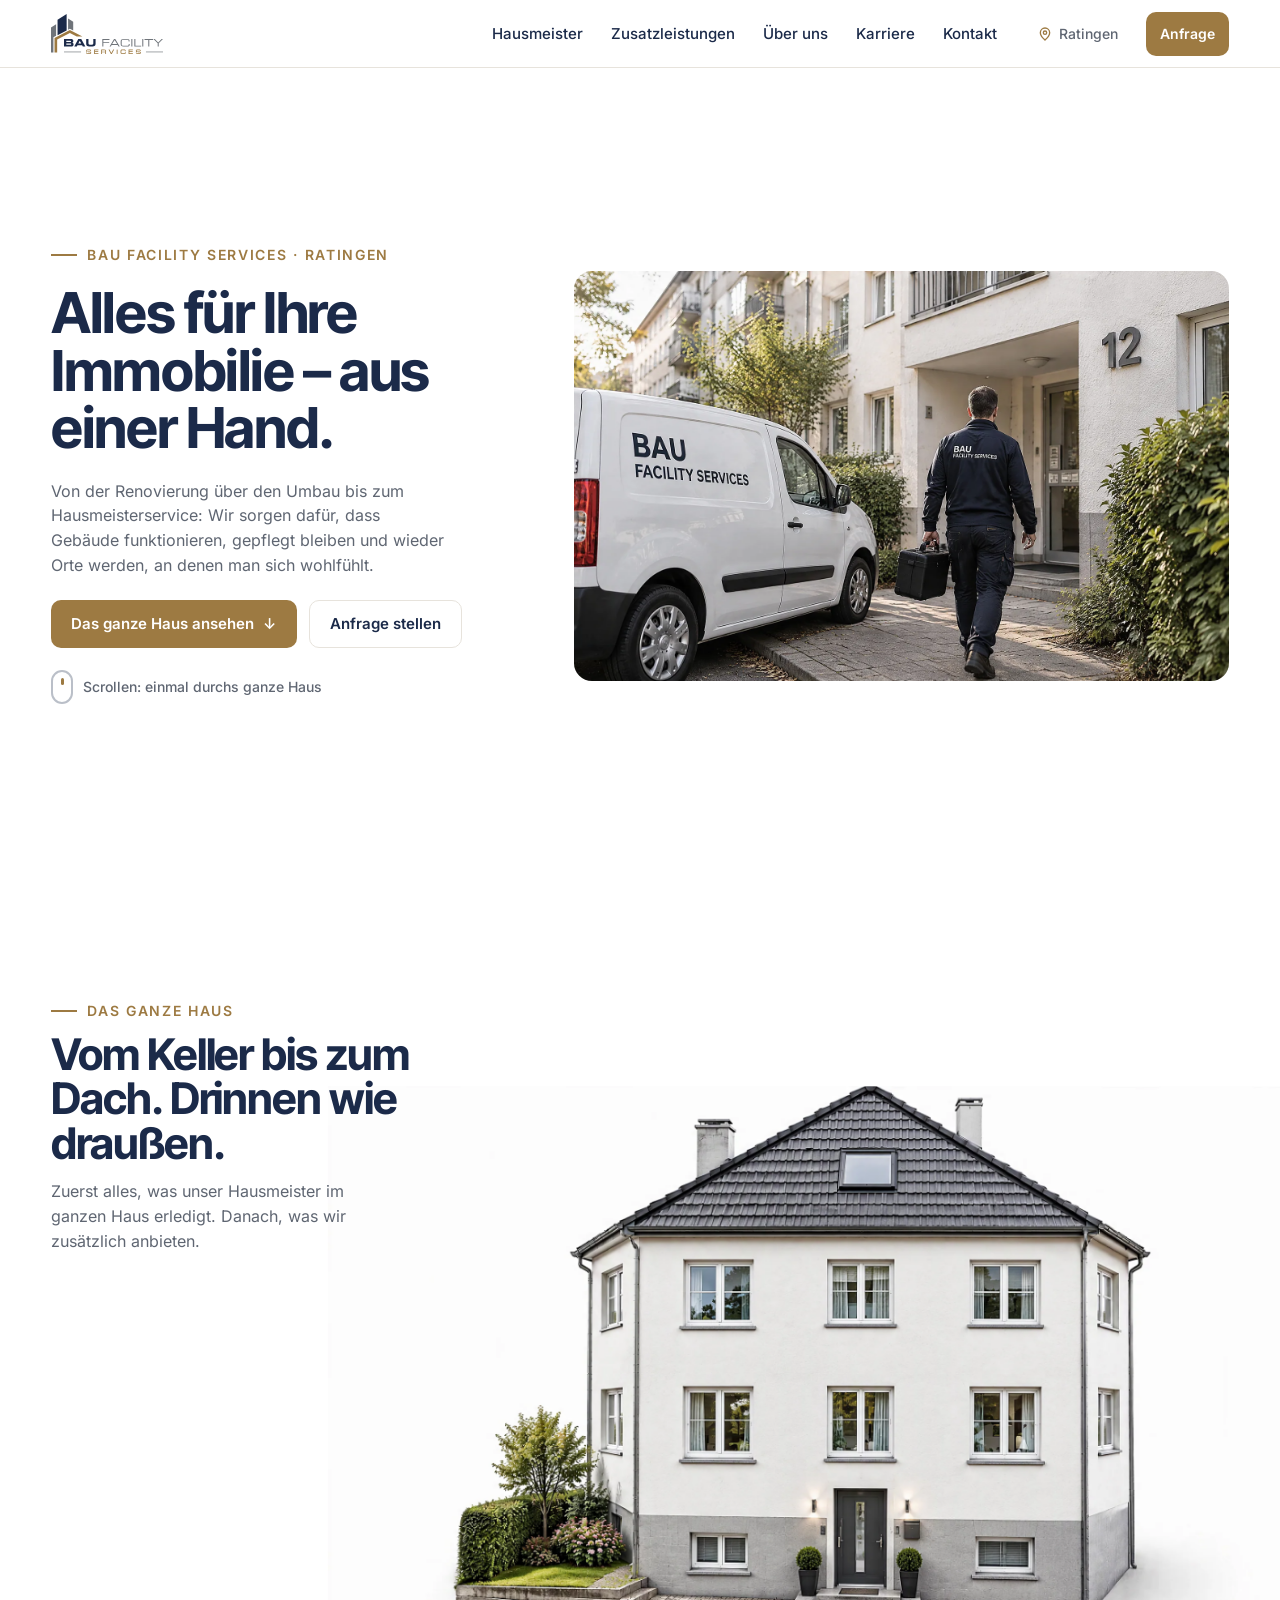
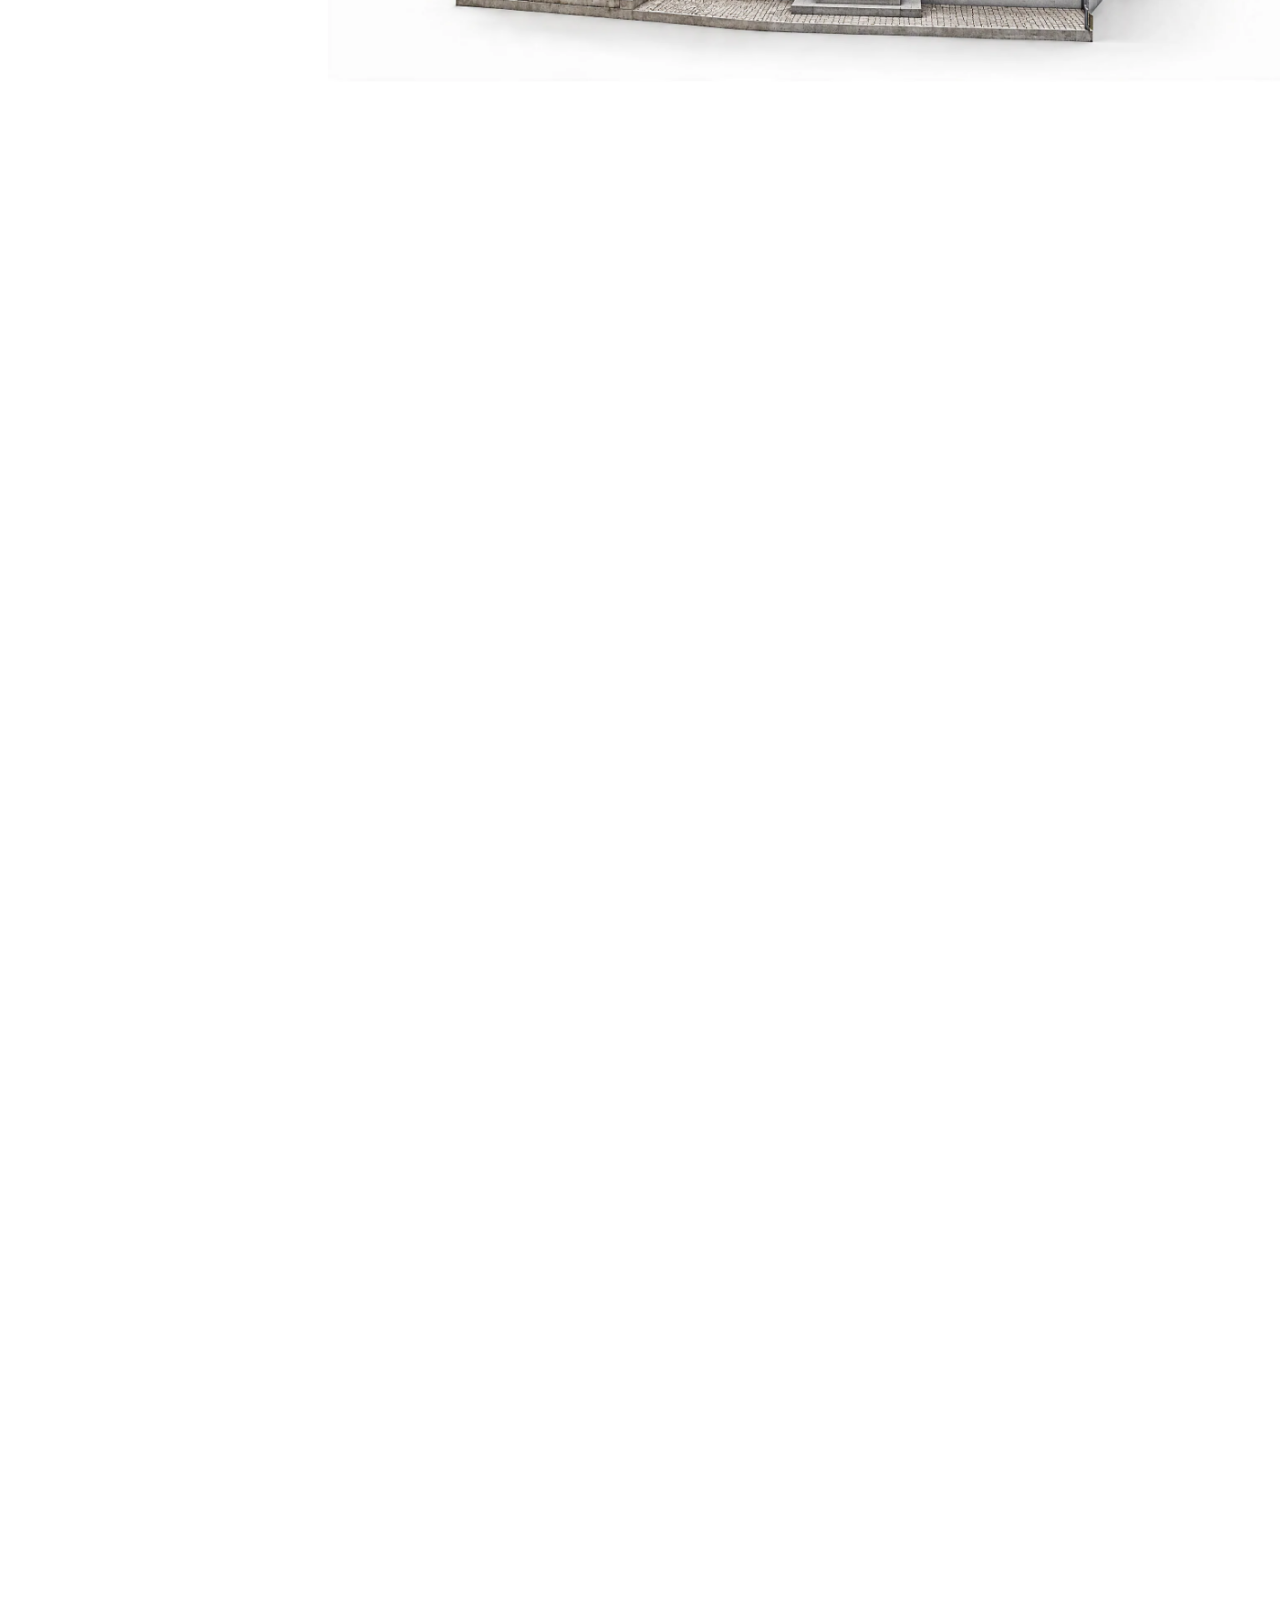
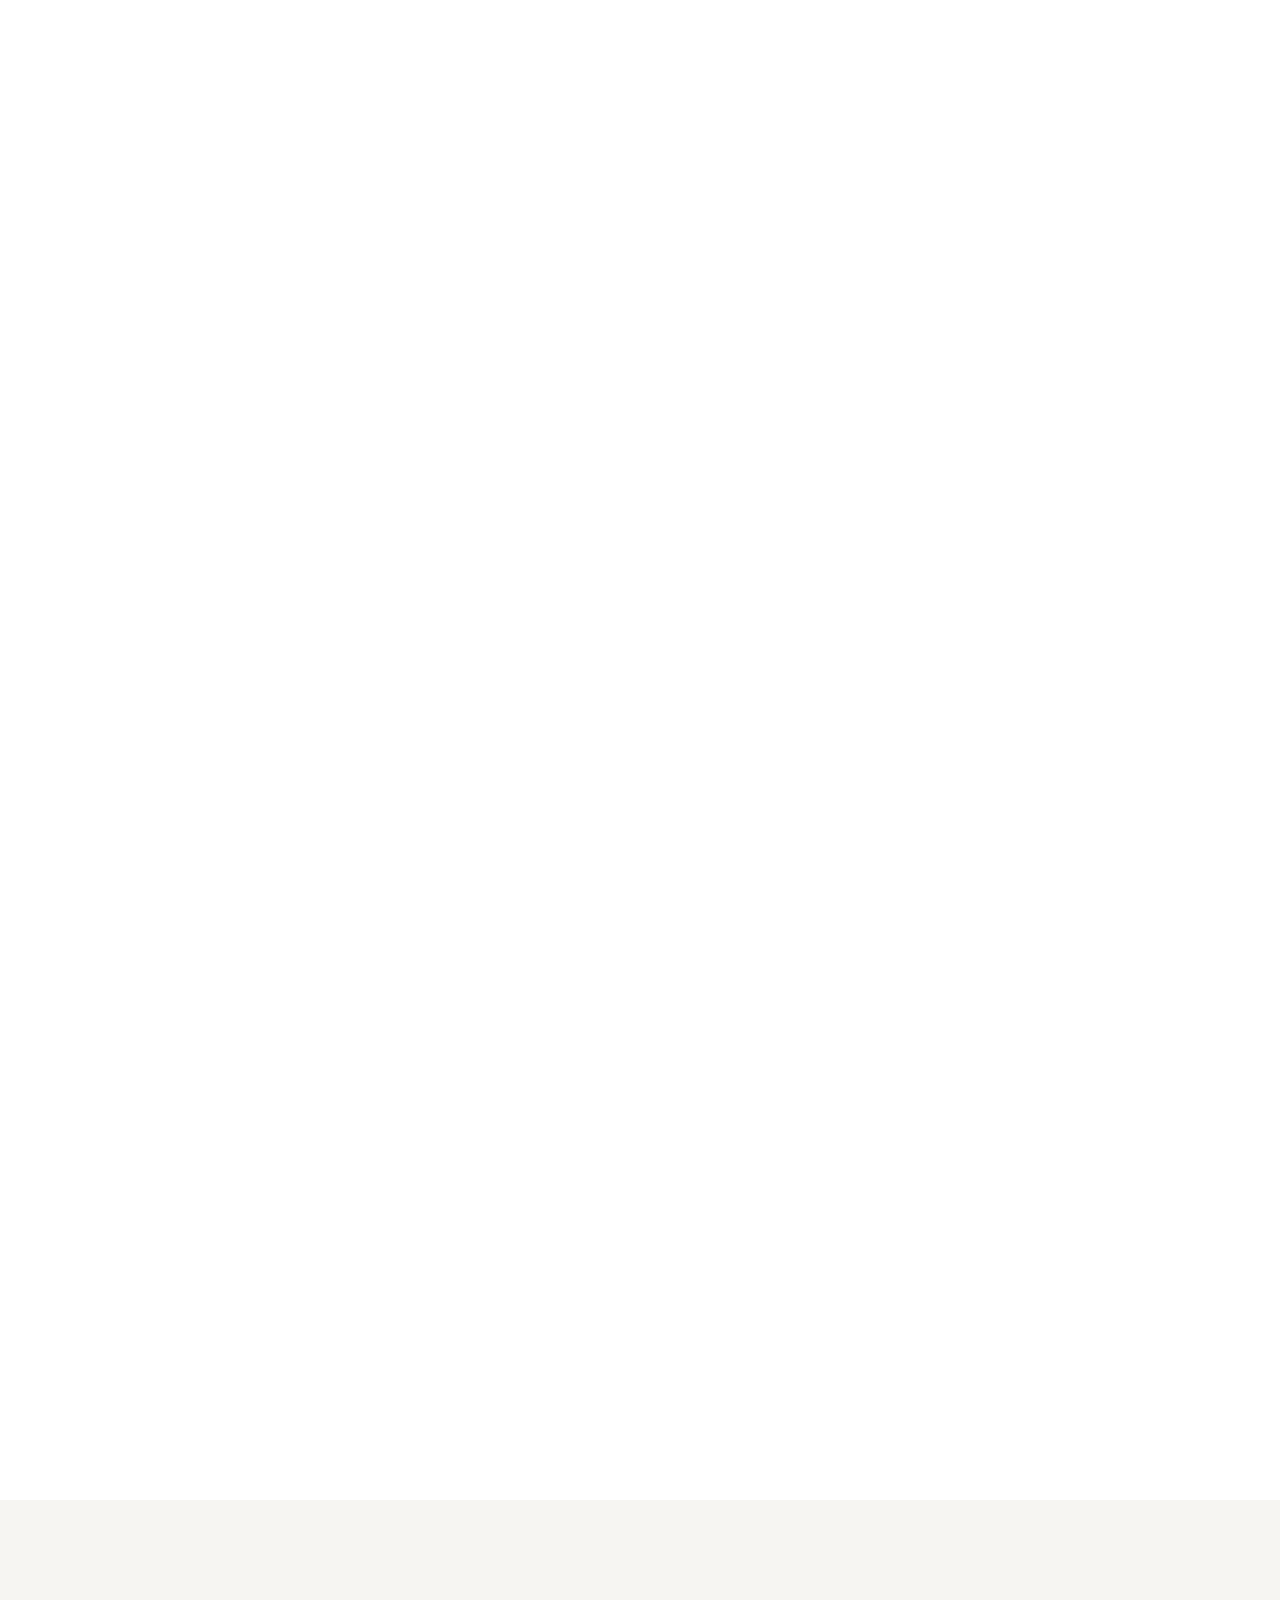
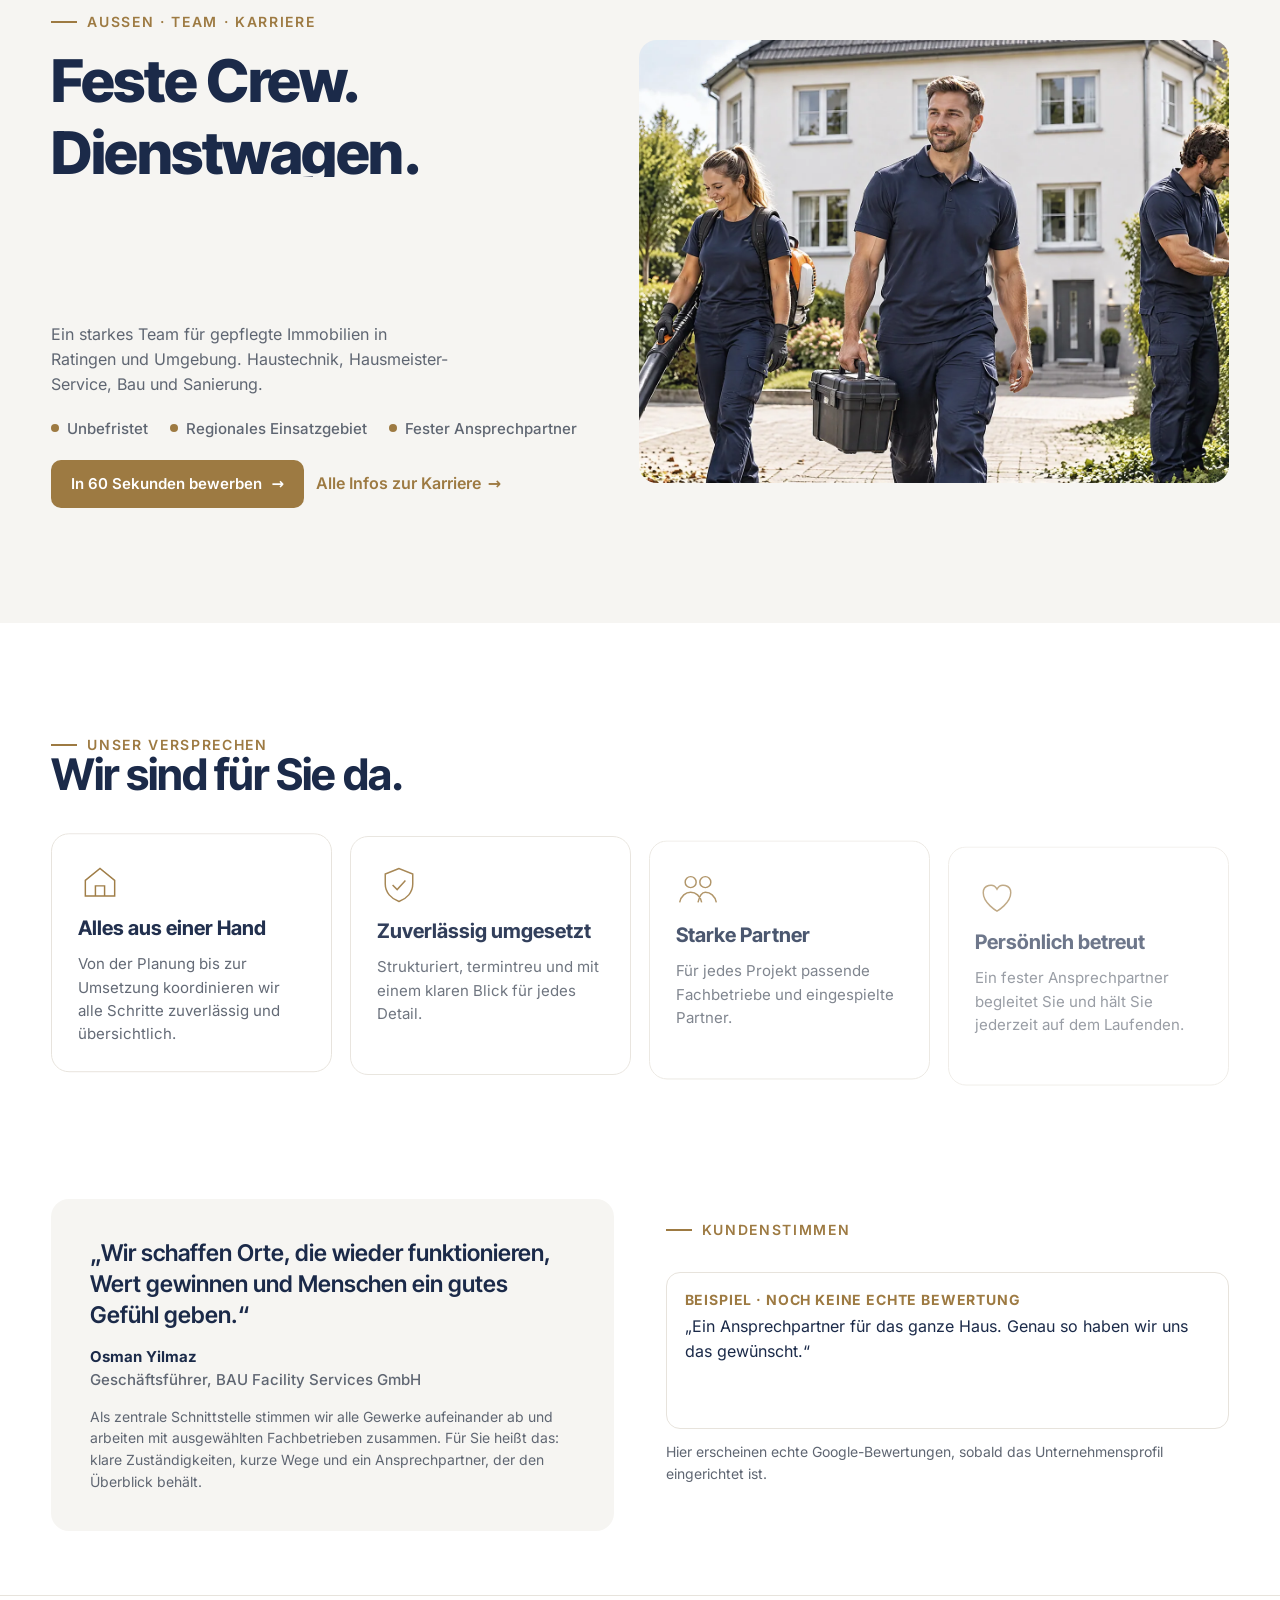
==== commit c2408dc7: "Zwei Teile: Hausmeister-Leistungen, dann Zusatzleistungen mit Überleitung; Navigation Co-Authored-By" ====
--- a/site/index.html
+++ b/site/index.html
@@ -16,8 +16,8 @@
 <header class="nav">
   <a class="nav__logo" href="#start" aria-label="BAU Facility Services – Start"><img src="assets/logo.svg" alt="BAU Facility Services" width="170" height="61"></a>
   <ul class="nav__links">
-    <li><a href="#haus">Leistungen</a></li>
-    <li><a href="#koordination">Ansprechpartner</a></li>
+    <li><a href="#keller">Hausmeister</a></li>
+    <li><a href="#umbau">Zusatzleistungen</a></li>
     <li><a href="#werte">Über uns</a></li>
     <li><a href="#team">Karriere</a></li>
     <li><a href="#kontakt">Kontakt</a></li>
@@ -28,7 +28,7 @@
 </header>
 <div class="progress" aria-hidden="true"></div>
 <nav class="menu" id="menu" hidden aria-label="Menü">
-  <a href="#haus">Das ganze Haus</a><a href="#keller">Hausmeister-Leistungen</a><a href="#umbau">Bau & Umbau</a><a href="#sanierung">Sanierung & Renovierung</a><a href="#planung">Planung & Organisation</a><a href="#koordination">Koordination & Durchführung</a><a href="#team">Karriere</a><a href="#kontakt">Kontakt</a>
+  <a href="#keller">Hausmeister-Leistungen</a><a href="#umbau">Zusätzlich: Bau & Umbau</a><a href="#sanierung">Zusätzlich: Sanierung & Renovierung</a><a href="#planung">Zusätzlich: Planung & Organisation</a><a href="#koordination">Koordination & Ansprechpartner</a><a href="#team">Karriere</a><a href="#kontakt">Kontakt</a>
 </nav>
 
 <main>
@@ -53,7 +53,7 @@
     <div class="haus__intro" id="intro">
       <p class="eyebrow">Das ganze Haus</p>
       <h2>Vom Keller bis zum Dach. Drinnen wie draußen.</h2>
-      <p class="lead">Scrollen Sie mit auf den Rundgang unseres Hausmeisters durch das ganze Haus, oder tippen Sie eine Etage an.</p>
+      <p class="lead">Zuerst alles, was unser Hausmeister im ganzen Haus erledigt. Danach, was wir zusätzlich anbieten.</p>
     </div>
     <div class="house" id="house">
       <img class="cut" data-img="s1-schnitt" alt="Schnitt durch das ganze Haus: Keller, Erdgeschoss, 1. Obergeschoss und Dach">
@@ -70,32 +70,38 @@
 
     <!-- Akt 1 · Hausmeister-Rundgang (Kamera fährt ohne Rauszoomen vom Keller nach oben) -->
     <article class="sc sc--hm" id="c-keller" aria-labelledby="t-keller">
-      <p class="crumb">Hausmeister-Rundgang · <b>Keller</b></p>
+      <p class="crumb">Hausmeister-Leistungen · <b>Keller</b></p>
       <h2 id="t-keller">Haustechnik im Blick.</h2>
       <ul class="ticks"><li>Funktionskontrolle der Heizung: Druck, Störungen</li><li>Zählerstände ablesen und dokumentieren</li><li>Leitungen und Wände auf Feuchtigkeit prüfen</li><li>Keller- und Müllräume in Ordnung, Sperrmüll entsorgen</li></ul>
       <p class="hm-note">Ein Leitungswasserschaden kostet im Schnitt über 4.600 € (GDV 2025). Wer regelmäßig nachsieht, entdeckt ihn früher.</p>
     </article>
     <article class="sc sc--hm" id="c-eg" aria-labelledby="t-eg">
-      <p class="crumb">Hausmeister-Rundgang · <b>Erdgeschoss & Treppenhaus</b></p>
+      <p class="crumb">Hausmeister-Leistungen · <b>Erdgeschoss & Treppenhaus</b></p>
       <h2 id="t-eg">Der erste Eindruck stimmt.</h2>
       <ul class="ticks"><li>Treppenhausreinigung, Eingang sauber und sicher</li><li>Schließdienst: Haustür, Schlüssel, Schließanlage</li><li>Beleuchtung prüfen, Leuchtmittel tauschen</li><li>Aufzug kontrollieren, Ansprechpartner für Mieter</li></ul>
     </article>
     <article class="sc sc--hm" id="c-og" aria-labelledby="t-og">
-      <p class="crumb">Hausmeister-Rundgang · <b>Obergeschosse</b></p>
+      <p class="crumb">Hausmeister-Leistungen · <b>Obergeschosse</b></p>
       <h2 id="t-og">Kleine Dinge, sofort erledigt.</h2>
       <ul class="ticks"><li>Kleine Reparaturen: Schlösser, Dichtungen, Türschließer</li><li>Brandschutz-Kontrollgang: Fluchtwege frei, Türen schließen</li><li>Handwerker einlassen und begleiten</li><li>Schäden mit Foto an die Verwaltung melden</li></ul>
     </article>
     <article class="sc sc--hm" id="c-dach" aria-labelledby="t-dach">
-      <p class="crumb">Hausmeister-Rundgang · <b>Dach</b></p>
+      <p class="crumb">Hausmeister-Leistungen · <b>Dach</b></p>
       <h2 id="t-dach">Dicht, bevor es regnet.</h2>
       <ul class="ticks"><li>Dachrinnen und Fallrohre reinigen</li><li>Sichtkontrolle nach Sturm und Unwetter</li><li>Dachboden und Lüftung kontrollieren</li><li>Schäden sofort melden, bevor Wasser eindringt</li></ul>
     </article>
     <article class="sc sc--hm" id="c-aussen" aria-labelledby="t-aussen">
-      <p class="crumb">Hausmeister-Rundgang · <b>Außenanlagen</b></p>
+      <p class="crumb">Hausmeister-Leistungen · <b>Außenanlagen</b></p>
       <h2 id="t-aussen">Draußen gepflegt, im Winter sicher.</h2>
       <ul class="ticks"><li>Winterdienst: räumen, streuen, mit Protokoll</li><li>Gartenpflege: Rasen, Hecken, Laub</li><li>Müllservice: Tonnen raus- und reinstellen</li><li>Wege, Parkplätze und Tiefgarage kontrollieren</li></ul>
       <a class="more" href="hausmeister.html">Alle Hausmeister-Leistungen <span class="arrow">→</span></a>
     </article>
+
+    <div class="bridge" id="bridge" aria-hidden="true">
+      <p class="eyebrow">Zusätzlich zum Hausmeisterdienst</p>
+      <h2>Was wir außerdem für Ihr Haus tun.</h2>
+      <p class="lead">Keine Hausmeister-Arbeit, sondern Projekte unserer Bauteams und Fachbetriebe.</p>
+    </div>
 
     <!-- Akt 2 · Wenn mehr ansteht: Leistungen unserer Bau- und Projektteams -->
     <article class="sc sc--svc" id="c-umbau" aria-labelledby="t-umbau">
@@ -107,21 +113,21 @@
           <div class="wipe__line"></div><div class="wipe__knob" aria-hidden="true">‹ ›</div>
         </div>
       </div>
-      <p class="crumb">Wenn mehr ansteht · <b>Bau & Umbau</b></p>
+      <p class="crumb">Zusatzleistung · <b>Bau & Umbau</b></p>
       <h2 id="t-umbau">Aus Räumen Chancen machen.</h2>
       <p class="lead">Neue Raumaufteilung, Modernisierung oder umfangreicher Umbau: von unseren Bauteams und Fachbetrieben fachgerecht umgesetzt.</p>
       <a class="more" href="bau-umbau.html">Mehr zu Bau & Umbau <span class="arrow">→</span></a>
     </article>
     <article class="sc sc--svc" id="c-sanierung" aria-labelledby="t-sanierung">
       <div class="sc__media"><div class="steps3" id="steps3"><img class="on" data-img="o1-bad-vorher" alt="Vorher: altes Bad"><img data-img="o2-bad-arbeit" alt="Arbeit: Fliesenleger verlegt neue Fliesen"><img data-img="o3-bad-ergebnis" alt="Ergebnis: neues Bad"></div></div>
-      <p class="crumb">Wenn mehr ansteht · <b>Sanierung & Renovierung</b></p>
+      <p class="crumb">Zusatzleistung · <b>Sanierung & Renovierung</b></p>
       <h2 id="t-sanierung">Räume wieder in Bestform.</h2>
       <div class="prog" id="prog"><i></i><button data-s="0" class="on">Vorher</button><button data-s="1">Arbeit</button><button data-s="2">Ergebnis</button></div>
       <a class="more" href="sanierung.html">Mehr zu Sanierung & Renovierung <span class="arrow">→</span></a>
     </article>
     <article class="sc sc--svc" id="c-planung" aria-labelledby="t-planung">
       <div class="sc__media"><img data-img="d1-dach" alt="Projektleiter plant einen Umbau mit Grundrissen"></div>
-      <p class="crumb">Wenn mehr ansteht · <b>Planung & Organisation</b></p>
+      <p class="crumb">Zusatzleistung · <b>Planung & Organisation</b></p>
       <h2 id="t-planung">Ihr Projekt, sauber geplant.</h2>
       <ol class="phases"><li><span>1</span><div><b>Analyse</b><p>Bestand erfassen, Bedarf klären.</p></div></li><li><span>2</span><div><b>Konzeption</b><p>Lösung, Kosten und Termine festlegen.</p></div></li><li><span>3</span><div><b>Umsetzung</b><p>Gewerke einplanen, Qualität sichern.</p></div></li><li><span>4</span><div><b>Übergabe</b><p>Abnahme, danach laufende Betreuung.</p></div></li></ol>
       <a class="more" href="planung.html">Mehr zu Planung & Organisation <span class="arrow">→</span></a>
--- a/site/styles.css
+++ b/site/styles.css
@@ -90,6 +90,8 @@
 .sc--svc{width:min(560px,44vw)}
 .sc__media{position:relative;aspect-ratio:16/9;border-radius:12px;overflow:hidden;background:var(--bg2);flex:none}
 .sc__media>img{position:absolute;inset:0;width:100%;height:100%;object-fit:cover}
+.bridge{position:absolute;z-index:5;right:var(--pad);top:var(--head);bottom:0;margin-block:auto;height:fit-content;width:min(520px,42vw);display:flex;flex-direction:column;gap:14px;opacity:0;visibility:hidden;pointer-events:none}
+.bridge h2{font-size:clamp(30px,3vw,46px)}
 .hm-note{font-size:14px;color:var(--muted);border-left:3px solid var(--or);padding-left:12px}
 .sc--coord{align-items:flex-start}
 .sc--coord img{width:120px;aspect-ratio:1;border-radius:50%;object-fit:cover;object-position:72% 25%;border:4px solid #fff;box-shadow:0 0 0 2px var(--or),var(--shadow)}
@@ -220,6 +222,7 @@
   .sc .more{min-height:44px}
   .sc .phases,.hm-note{display:none}
   .sc--svc .lead{display:none}
+  .bridge{left:var(--pad);right:var(--pad);width:auto;top:auto;bottom:24px;margin:0}
   .sc--coord{flex-direction:column}
   .sc--coord img{width:84px;position:absolute;right:16px;top:14px}
   .sc--coord .crumb,.sc--coord h2{padding-right:96px}
@@ -230,6 +233,7 @@
   .sc h2{font-size:21px}.ticks{gap:5px}.ticks li{font-size:14px}
   .sc .lead,.sc .phases,.hm-note,.sc .ticks li:nth-child(n+4){display:none}
   .haus__intro .lead{display:none}.haus__intro h2{font-size:24px}
+  .bridge h2{font-size:26px}.bridge .lead{display:none}
   .sc--coord img{width:64px}
   .sc__media{aspect-ratio:auto;height:22vh}
   .sc .prog{margin-top:0}
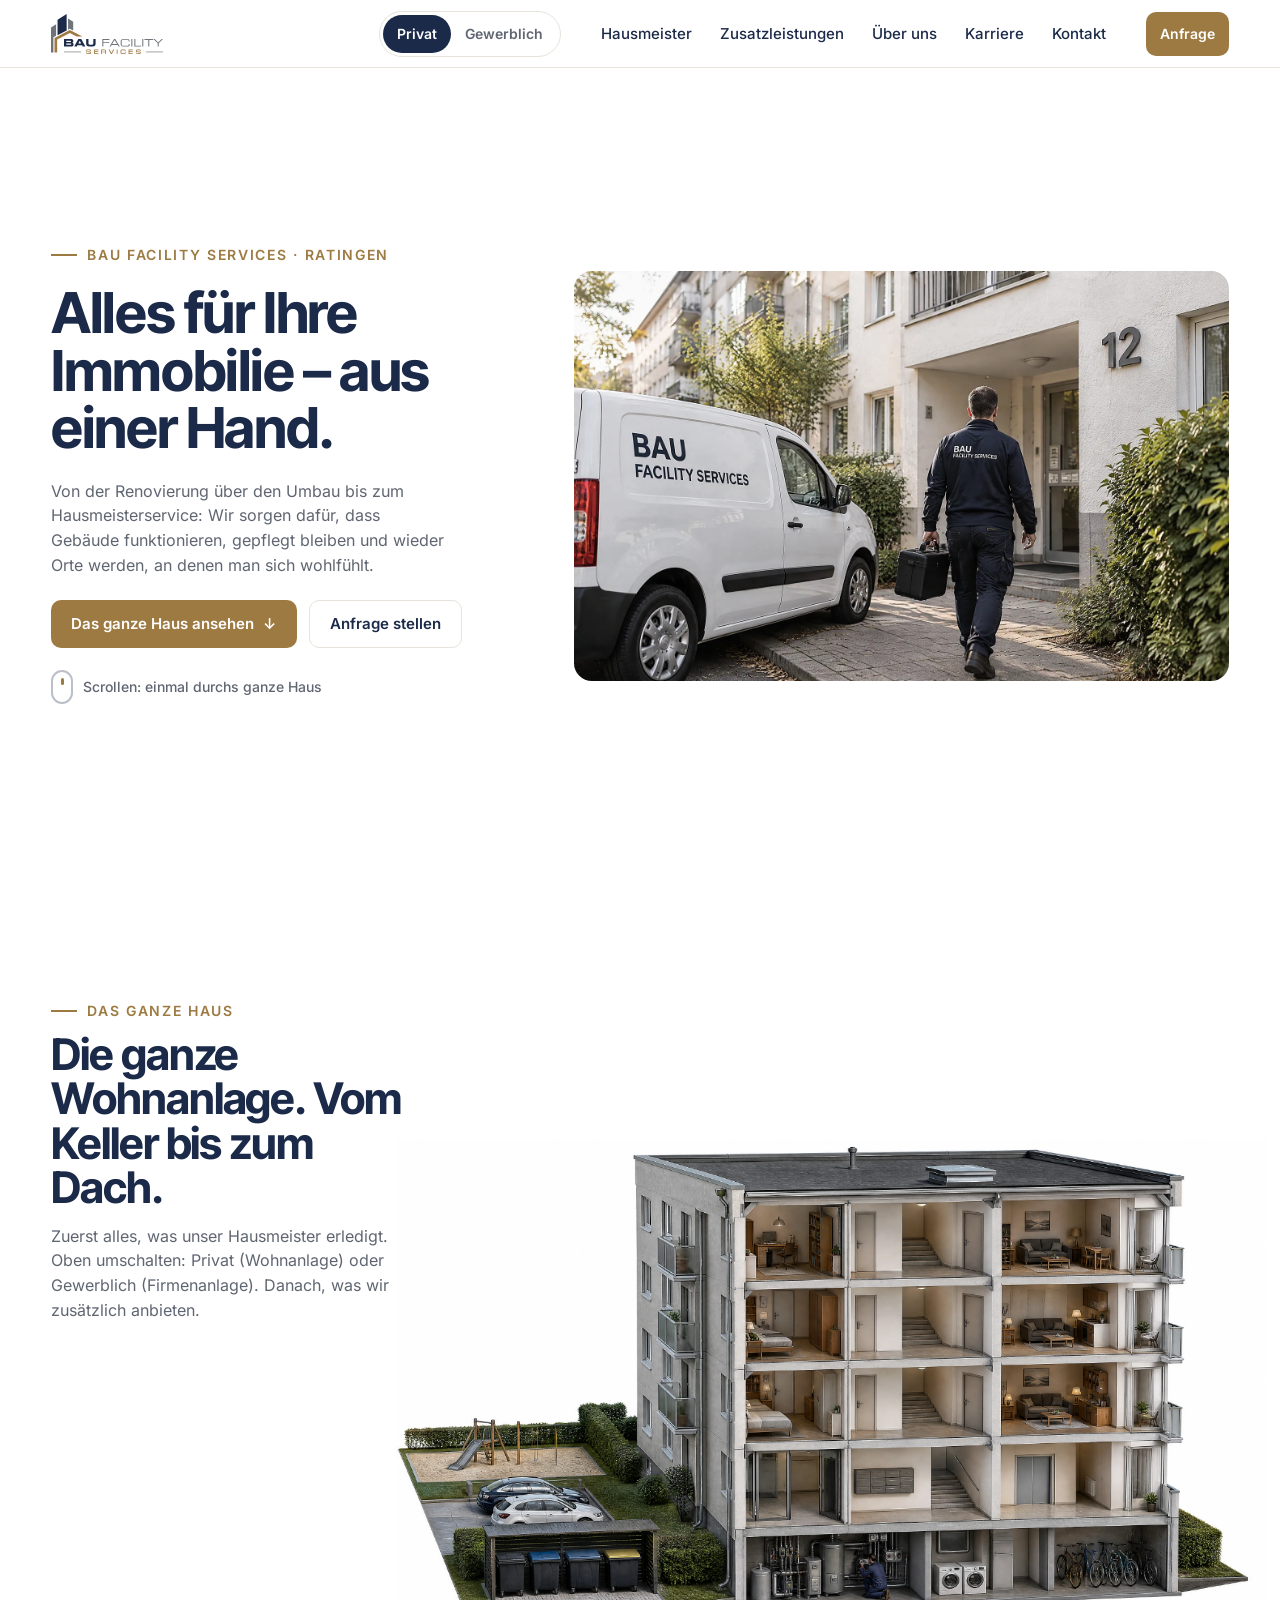
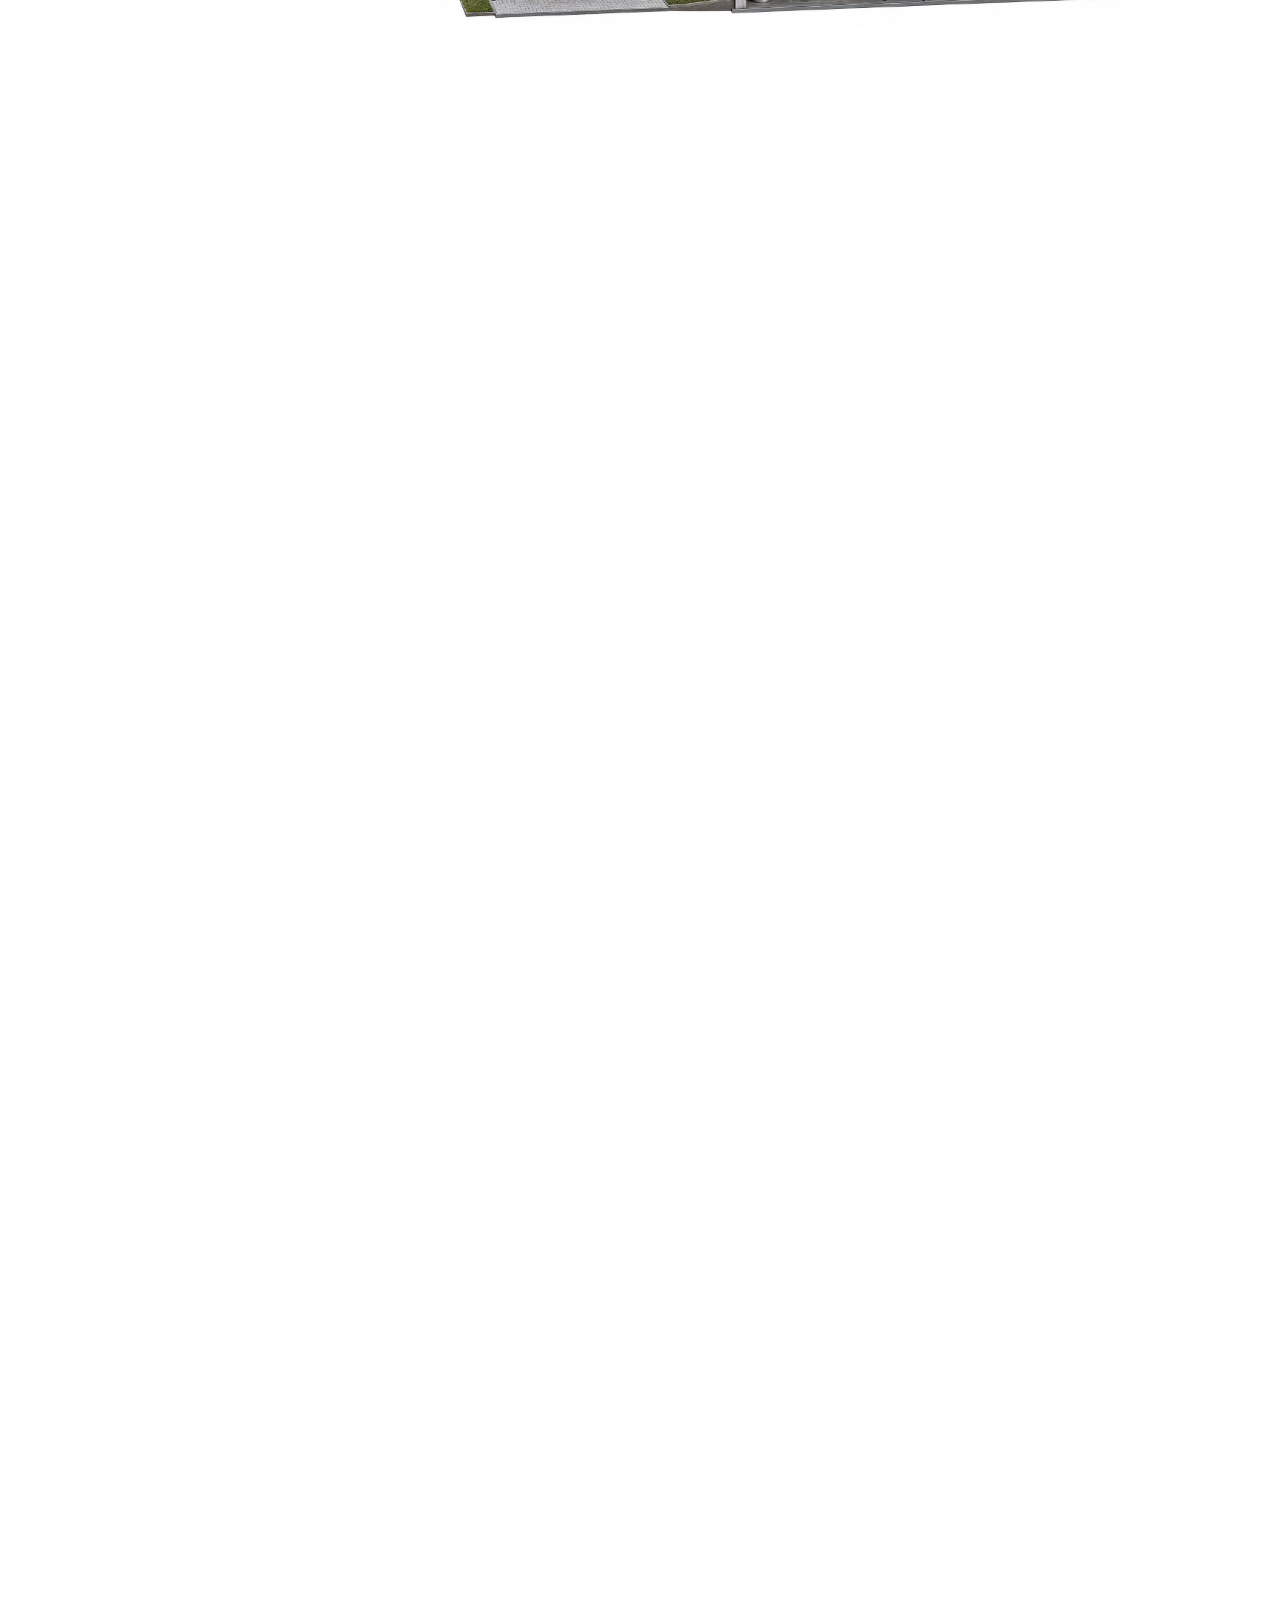
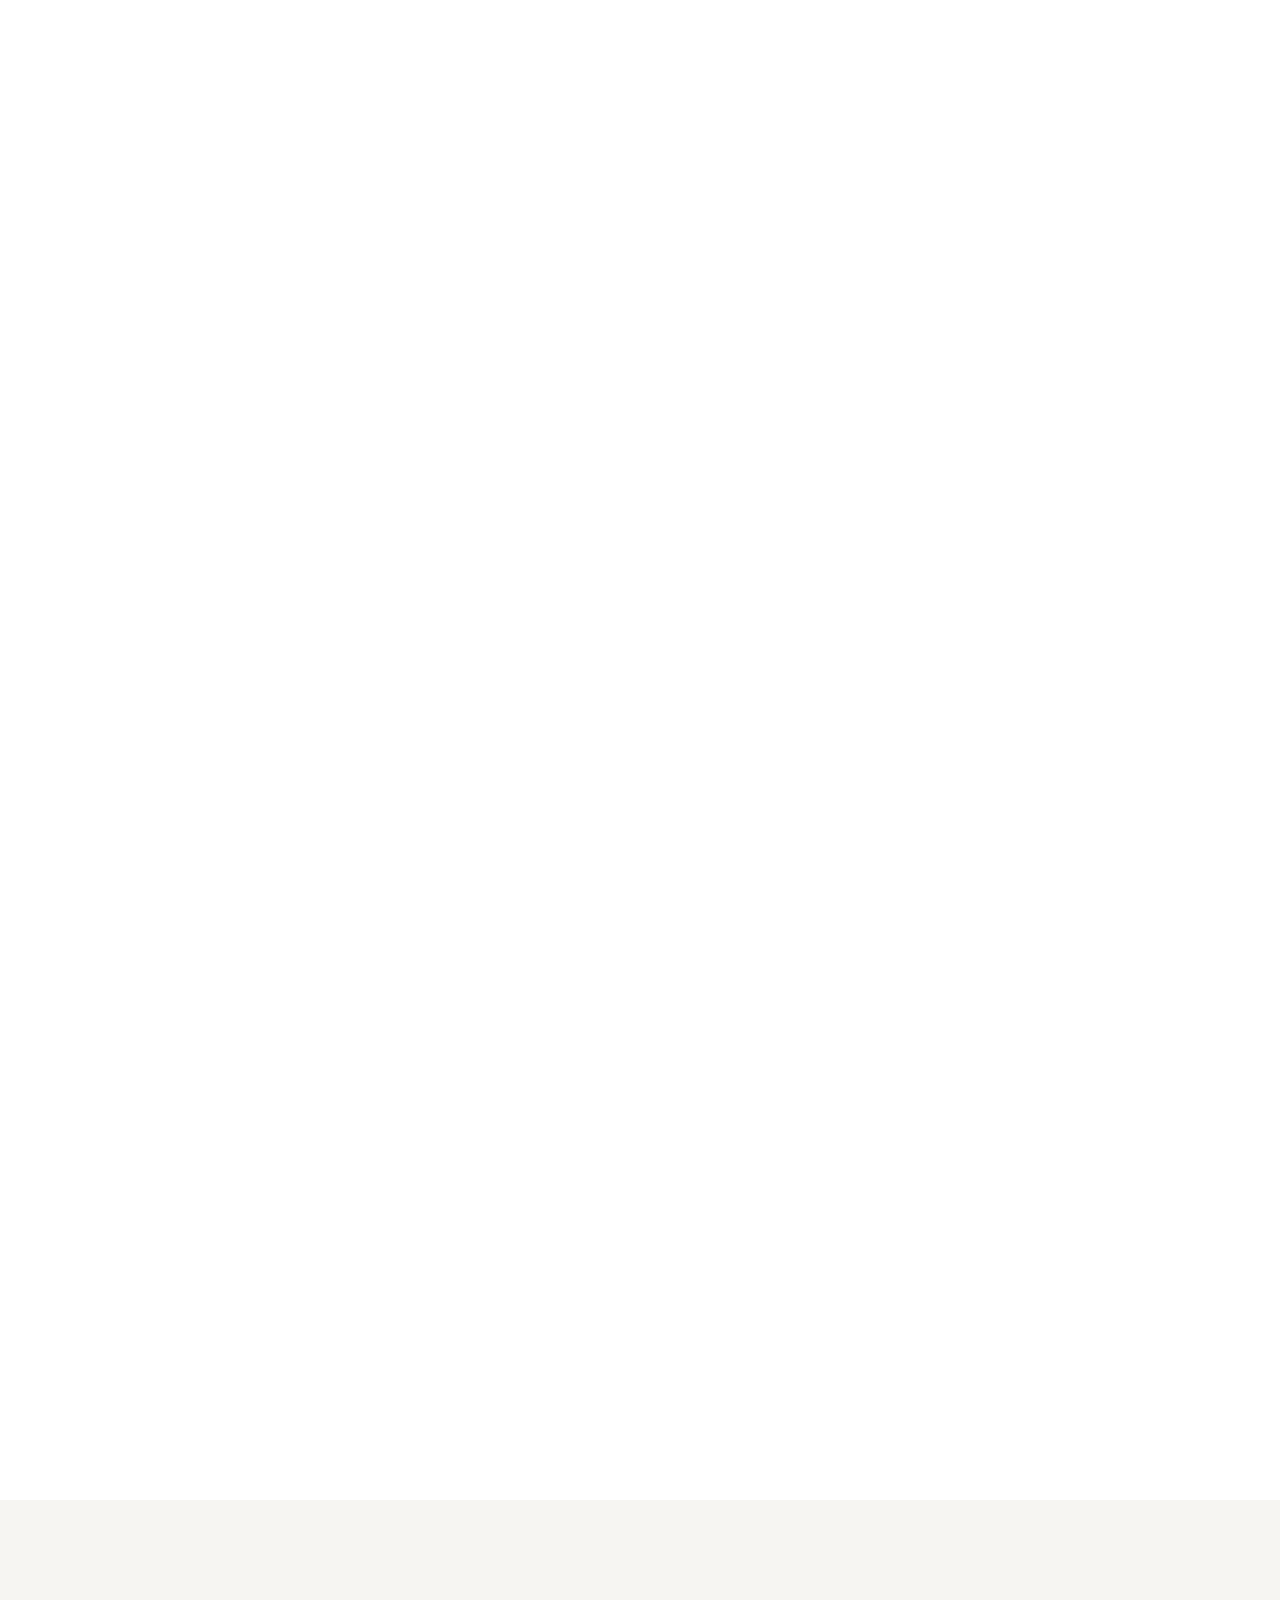
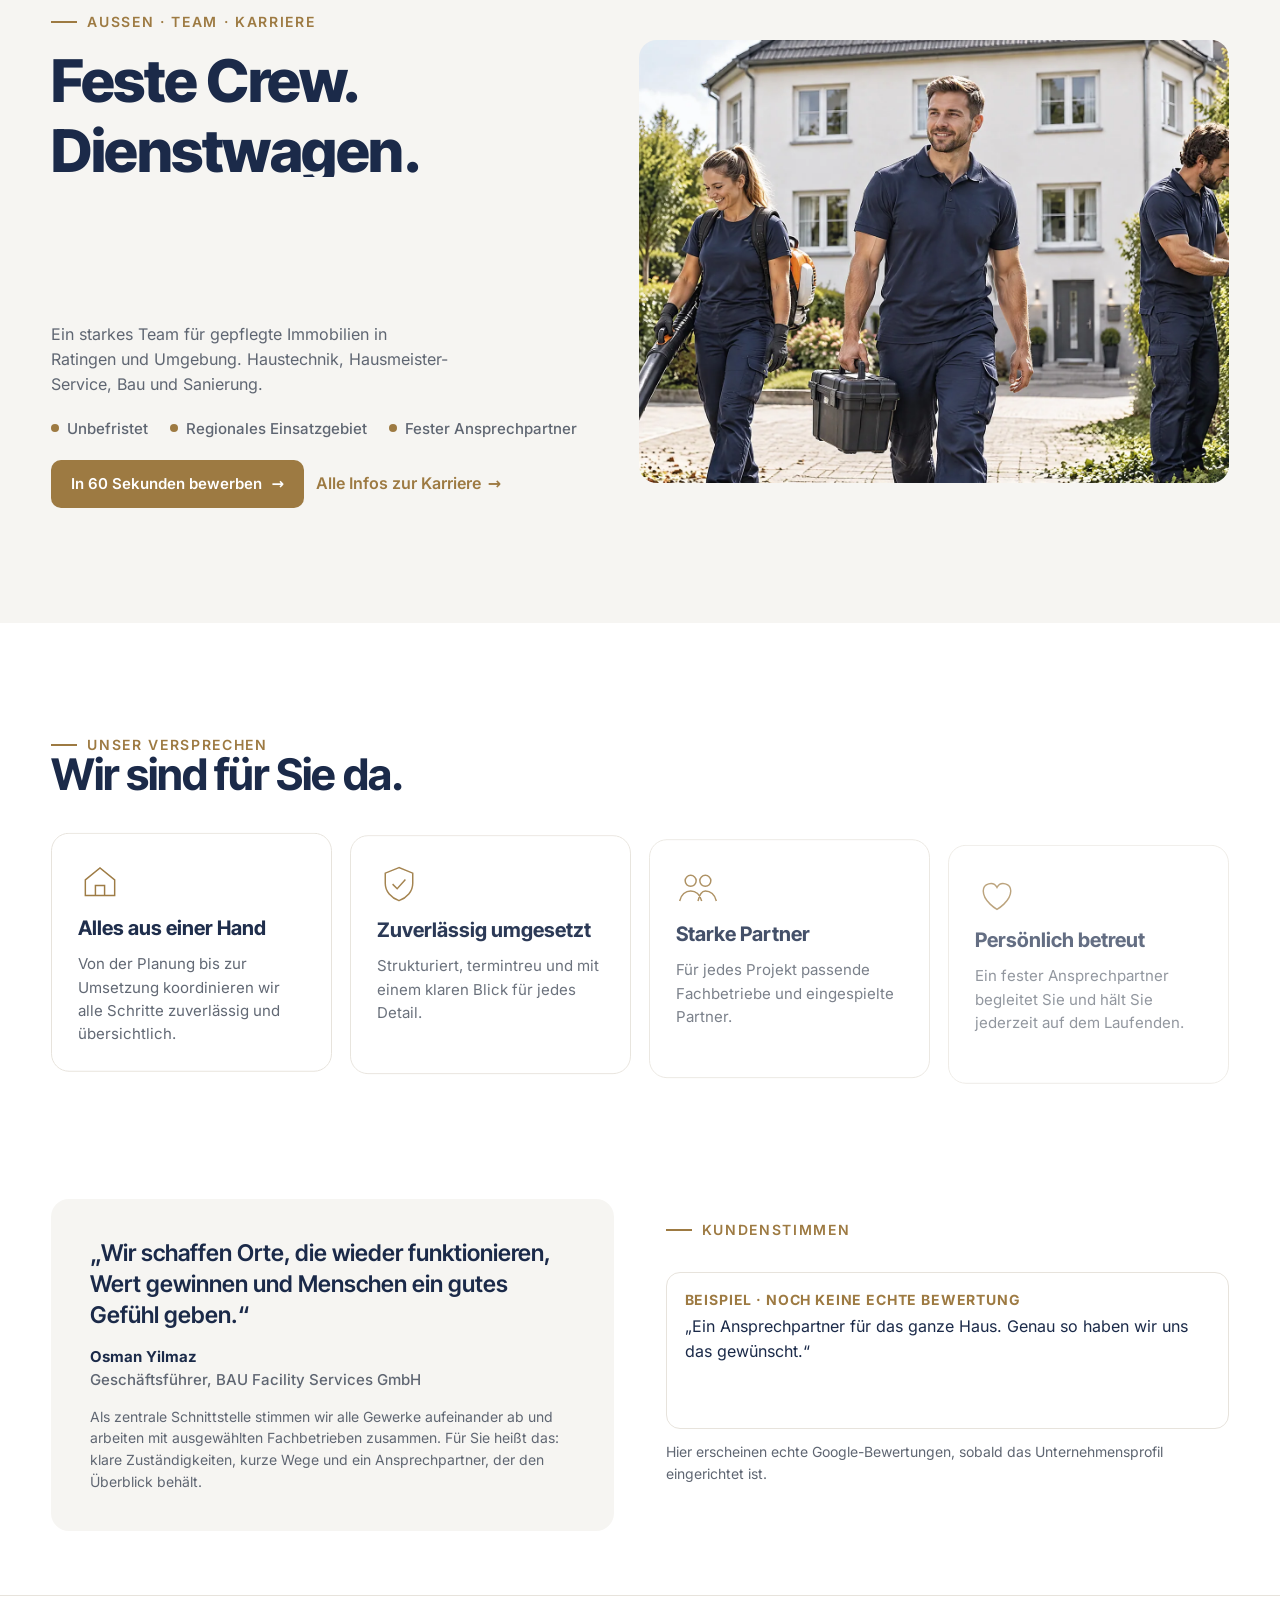
==== commit 9bdf4b9a: "Umschalter Privat/Gewerblich: Wohnanlage + Firmenanlage statt Einfamilienhaus, Aufgaben je Objektart" ====
--- a/site/index.html
+++ b/site/index.html
@@ -15,6 +15,7 @@
 <a class="sr" href="#start">Zum Inhalt</a>
 <header class="nav">
   <a class="nav__logo" href="#start" aria-label="BAU Facility Services – Start"><img src="assets/logo.svg" alt="BAU Facility Services" width="170" height="61"></a>
+  <div class="seg" role="group" aria-label="Objektart wählen"><button type="button" data-mode="wohn" aria-pressed="true">Privat</button><button type="button" data-mode="firma" aria-pressed="false">Gewerblich</button></div>
   <ul class="nav__links">
     <li><a href="#keller">Hausmeister</a></li>
     <li><a href="#umbau">Zusatzleistungen</a></li>
@@ -52,12 +53,12 @@
   <div class="stage" id="stage">
     <div class="haus__intro" id="intro">
       <p class="eyebrow">Das ganze Haus</p>
-      <h2>Vom Keller bis zum Dach. Drinnen wie draußen.</h2>
-      <p class="lead">Zuerst alles, was unser Hausmeister im ganzen Haus erledigt. Danach, was wir zusätzlich anbieten.</p>
+      <h2 id="introH">Die ganze Wohnanlage. Vom Keller bis zum Dach.</h2>
+      <p class="lead">Zuerst alles, was unser Hausmeister erledigt. Oben umschalten: Privat (Wohnanlage) oder Gewerblich (Firmenanlage). Danach, was wir zusätzlich anbieten.</p>
     </div>
     <div class="house" id="house">
-      <img class="cut" data-img="s1-schnitt" alt="Schnitt durch das ganze Haus: Keller, Erdgeschoss, 1. Obergeschoss und Dach">
-      <img class="facade" data-img="s2-fassade" alt="Fassade des Hauses">
+      <img class="cut" data-img="w1-schnitt" alt="Schnitt durch eine Wohnanlage: Keller, Treppenhaus, Wohnetagen und Dach">
+      <img class="facade" data-img="w2-fassade" alt="Fassade der Wohnanlage">
       <div class="hl" id="hl"></div>
       <div class="labels" id="labels">
         <a class="lab" href="#dach" data-f="dach"><i></i><b>Dach</b></a>
@@ -69,33 +70,11 @@
     </div>
 
     <!-- Akt 1 · Hausmeister-Rundgang (Kamera fährt ohne Rauszoomen vom Keller nach oben) -->
-    <article class="sc sc--hm" id="c-keller" aria-labelledby="t-keller">
-      <p class="crumb">Hausmeister-Leistungen · <b>Keller</b></p>
-      <h2 id="t-keller">Haustechnik im Blick.</h2>
-      <ul class="ticks"><li>Funktionskontrolle der Heizung: Druck, Störungen</li><li>Zählerstände ablesen und dokumentieren</li><li>Leitungen und Wände auf Feuchtigkeit prüfen</li><li>Keller- und Müllräume in Ordnung, Sperrmüll entsorgen</li></ul>
-      <p class="hm-note">Ein Leitungswasserschaden kostet im Schnitt über 4.600 € (GDV 2025). Wer regelmäßig nachsieht, entdeckt ihn früher.</p>
-    </article>
-    <article class="sc sc--hm" id="c-eg" aria-labelledby="t-eg">
-      <p class="crumb">Hausmeister-Leistungen · <b>Erdgeschoss & Treppenhaus</b></p>
-      <h2 id="t-eg">Der erste Eindruck stimmt.</h2>
-      <ul class="ticks"><li>Treppenhausreinigung, Eingang sauber und sicher</li><li>Schließdienst: Haustür, Schlüssel, Schließanlage</li><li>Beleuchtung prüfen, Leuchtmittel tauschen</li><li>Aufzug kontrollieren, Ansprechpartner für Mieter</li></ul>
-    </article>
-    <article class="sc sc--hm" id="c-og" aria-labelledby="t-og">
-      <p class="crumb">Hausmeister-Leistungen · <b>Obergeschosse</b></p>
-      <h2 id="t-og">Kleine Dinge, sofort erledigt.</h2>
-      <ul class="ticks"><li>Kleine Reparaturen: Schlösser, Dichtungen, Türschließer</li><li>Brandschutz-Kontrollgang: Fluchtwege frei, Türen schließen</li><li>Handwerker einlassen und begleiten</li><li>Schäden mit Foto an die Verwaltung melden</li></ul>
-    </article>
-    <article class="sc sc--hm" id="c-dach" aria-labelledby="t-dach">
-      <p class="crumb">Hausmeister-Leistungen · <b>Dach</b></p>
-      <h2 id="t-dach">Dicht, bevor es regnet.</h2>
-      <ul class="ticks"><li>Dachrinnen und Fallrohre reinigen</li><li>Sichtkontrolle nach Sturm und Unwetter</li><li>Dachboden und Lüftung kontrollieren</li><li>Schäden sofort melden, bevor Wasser eindringt</li></ul>
-    </article>
-    <article class="sc sc--hm" id="c-aussen" aria-labelledby="t-aussen">
-      <p class="crumb">Hausmeister-Leistungen · <b>Außenanlagen</b></p>
-      <h2 id="t-aussen">Draußen gepflegt, im Winter sicher.</h2>
-      <ul class="ticks"><li>Winterdienst: räumen, streuen, mit Protokoll</li><li>Gartenpflege: Rasen, Hecken, Laub</li><li>Müllservice: Tonnen raus- und reinstellen</li><li>Wege, Parkplätze und Tiefgarage kontrollieren</li></ul>
-      <a class="more" href="hausmeister.html">Alle Hausmeister-Leistungen <span class="arrow">→</span></a>
-    </article>
+    <article class="sc sc--hm" id="c-keller" aria-live="polite"></article>
+    <article class="sc sc--hm" id="c-eg" aria-live="polite"></article>
+    <article class="sc sc--hm" id="c-og" aria-live="polite"></article>
+    <article class="sc sc--hm" id="c-dach" aria-live="polite"></article>
+    <article class="sc sc--hm" id="c-aussen" aria-live="polite"></article>
 
     <div class="bridge" id="bridge" aria-hidden="true">
       <p class="eyebrow">Zusätzlich zum Hausmeisterdienst</p>
--- a/site/styles.css
+++ b/site/styles.css
@@ -33,7 +33,10 @@
 /* Kopfzeile */
 .nav{position:fixed;inset:0 0 auto 0;height:var(--head);z-index:50;display:flex;align-items:center;gap:28px;padding:0 var(--pad);background:rgba(255,255,255,.92);backdrop-filter:blur(10px);-webkit-backdrop-filter:blur(10px);border-bottom:1px solid var(--line)}
 .nav__logo img{height:40px;width:auto}
-.nav__links{display:flex;gap:4px;margin-left:auto;list-style:none}
+.seg{display:flex;margin-left:auto;padding:3px;border:1.5px solid var(--line);border-radius:999px;background:#fff;flex:none}
+.seg button{min-height:38px;padding:0 14px;border-radius:999px;font:600 14px var(--f);color:var(--muted);transition:background .25s,color .25s}
+.seg button[aria-pressed="true"]{background:var(--ink);color:#fff}
+.nav__links{display:flex;gap:4px;list-style:none}
 .nav__links a{display:flex;align-items:center;min-height:44px;padding:0 12px;font:500 15px var(--f);text-decoration:none;border-radius:8px}
 .nav__links a:hover,.nav__links a.on{color:var(--or)}
 .nav__loc{display:flex;align-items:center;gap:6px;font:500 14px var(--f);color:var(--muted)}
@@ -66,7 +69,8 @@
 .haus{position:relative}
 .stage{position:relative;height:100svh;overflow:hidden;background:#fff}
 .house{position:absolute;left:50%;top:calc(50% + var(--head) / 2);width:min(92vw,calc((100svh - var(--head) - 40px) * 1.7778));aspect-ratio:16/9;transform:translate(-50%,-50%);transform-origin:50% 50%;will-change:transform}
-.house img{position:absolute;inset:0;width:100%;height:100%;object-fit:contain}
+.house img{position:absolute;inset:0;width:100%;height:100%;object-fit:contain;transition:opacity .45s}
+.house.swap img{opacity:0}
 .house .facade{clip-path:inset(0 0 0 0)}
 .hl{position:absolute;border:2px solid var(--or);border-radius:6px;opacity:0;pointer-events:none;box-shadow:0 0 0 9999px rgba(255,255,255,0);transition:opacity .3s}
 .labels{position:absolute;inset:0;pointer-events:none}
@@ -197,12 +201,13 @@
 
 @media (max-height:860px) and (min-width:701px){.sc .phases p{display:none}.sc .phases li{padding:5px 0;grid-template-columns:32px 1fr}.sc .phases span{width:32px;height:32px}.sc .phases li:not(:last-child)::after{top:38px;left:15px}}
 @media (prefers-reduced-motion:reduce){*{animation:none!important;transition:none!important}}
-@media (max-width:1180px){.nav__loc{display:none}}
+@media (max-width:1440px){.nav__loc{display:none}}
+@media (max-width:1180px){.nav__links a{padding:0 9px}}
 @media (max-width:1020px){
   .haus__intro{right:var(--pad);max-width:none}
   .sc{width:min(400px,44vw)}.sc--svc{width:min(460px,48vw)}
   .sc .phases li:nth-child(n+3){display:none}
-  .nav__links{display:none}.burger{display:flex;margin-left:6px}.nav .btn--or{margin-left:auto}
+  .nav__links{display:none}.burger{display:flex;margin-left:6px}.nav .btn--or{margin-left:12px}
   .hero,.team,.about,.contact,.sub__hero{grid-template-columns:1fr}
   .hero{padding-top:calc(var(--head) + 20px);min-height:auto}
   .werte__grid,.grid3{grid-template-columns:1fr 1fr}
@@ -210,6 +215,8 @@
 @media (max-width:700px){
   :root{--head:60px}
   .nav__logo img{height:34px}
+  .seg button{padding:0 10px;min-height:36px}
+  .nav{gap:10px}
   h1{font-size:clamp(32px,9vw,44px)}h2{font-size:clamp(28px,8vw,38px)}
   .house{width:118vw;top:62%}
   .nav .btn--or{display:none}
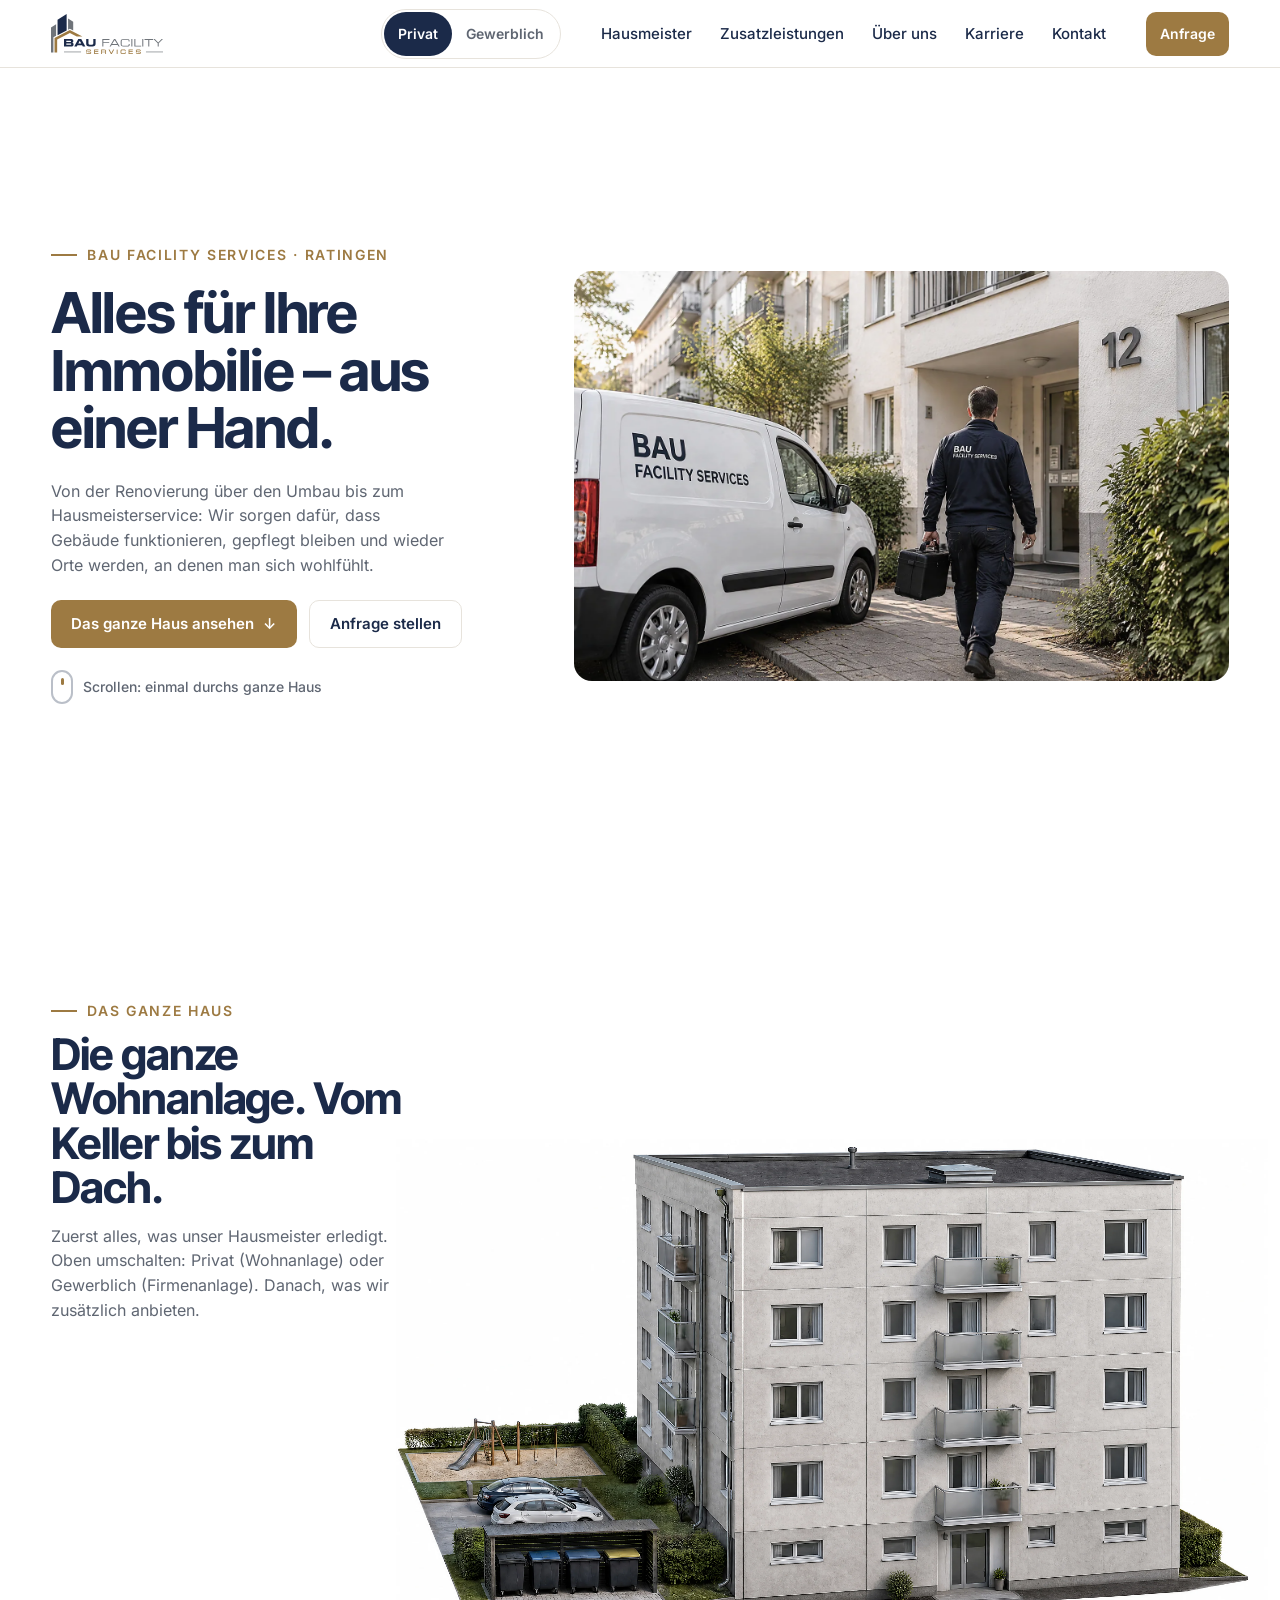
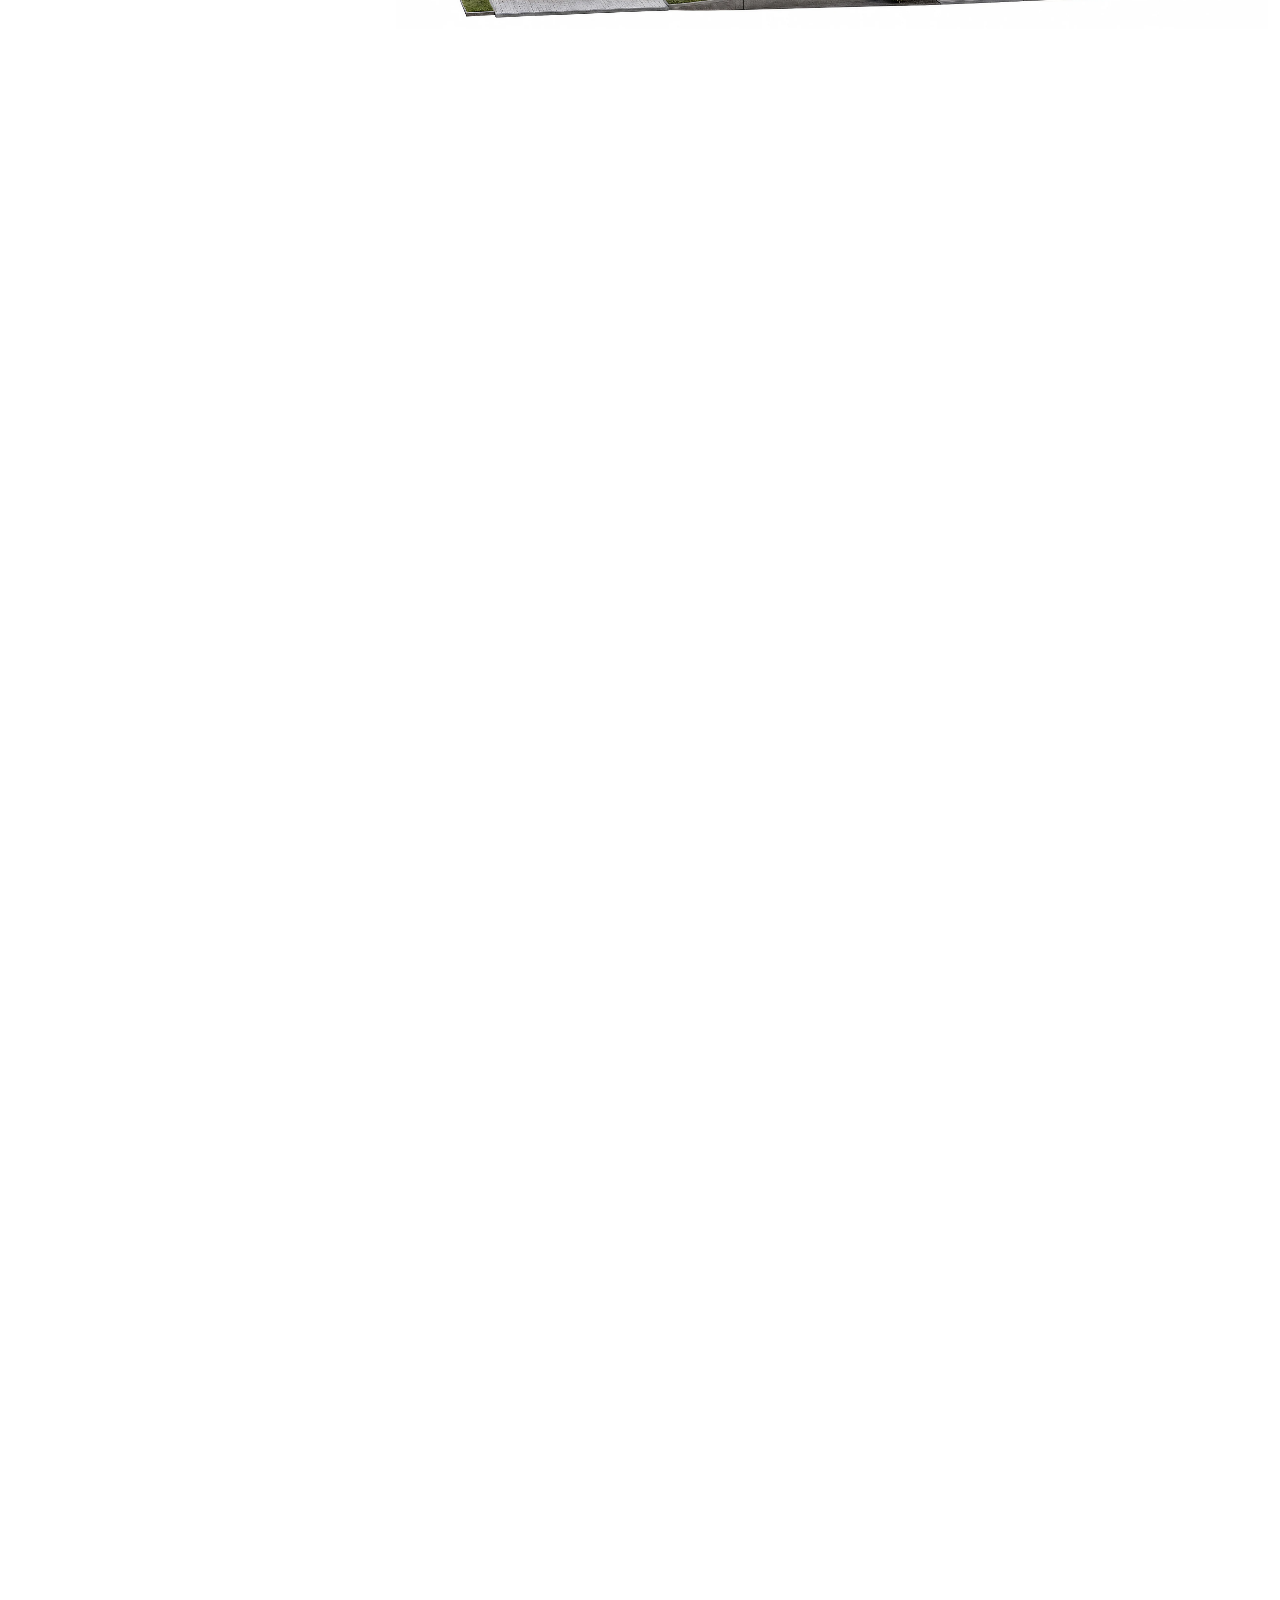
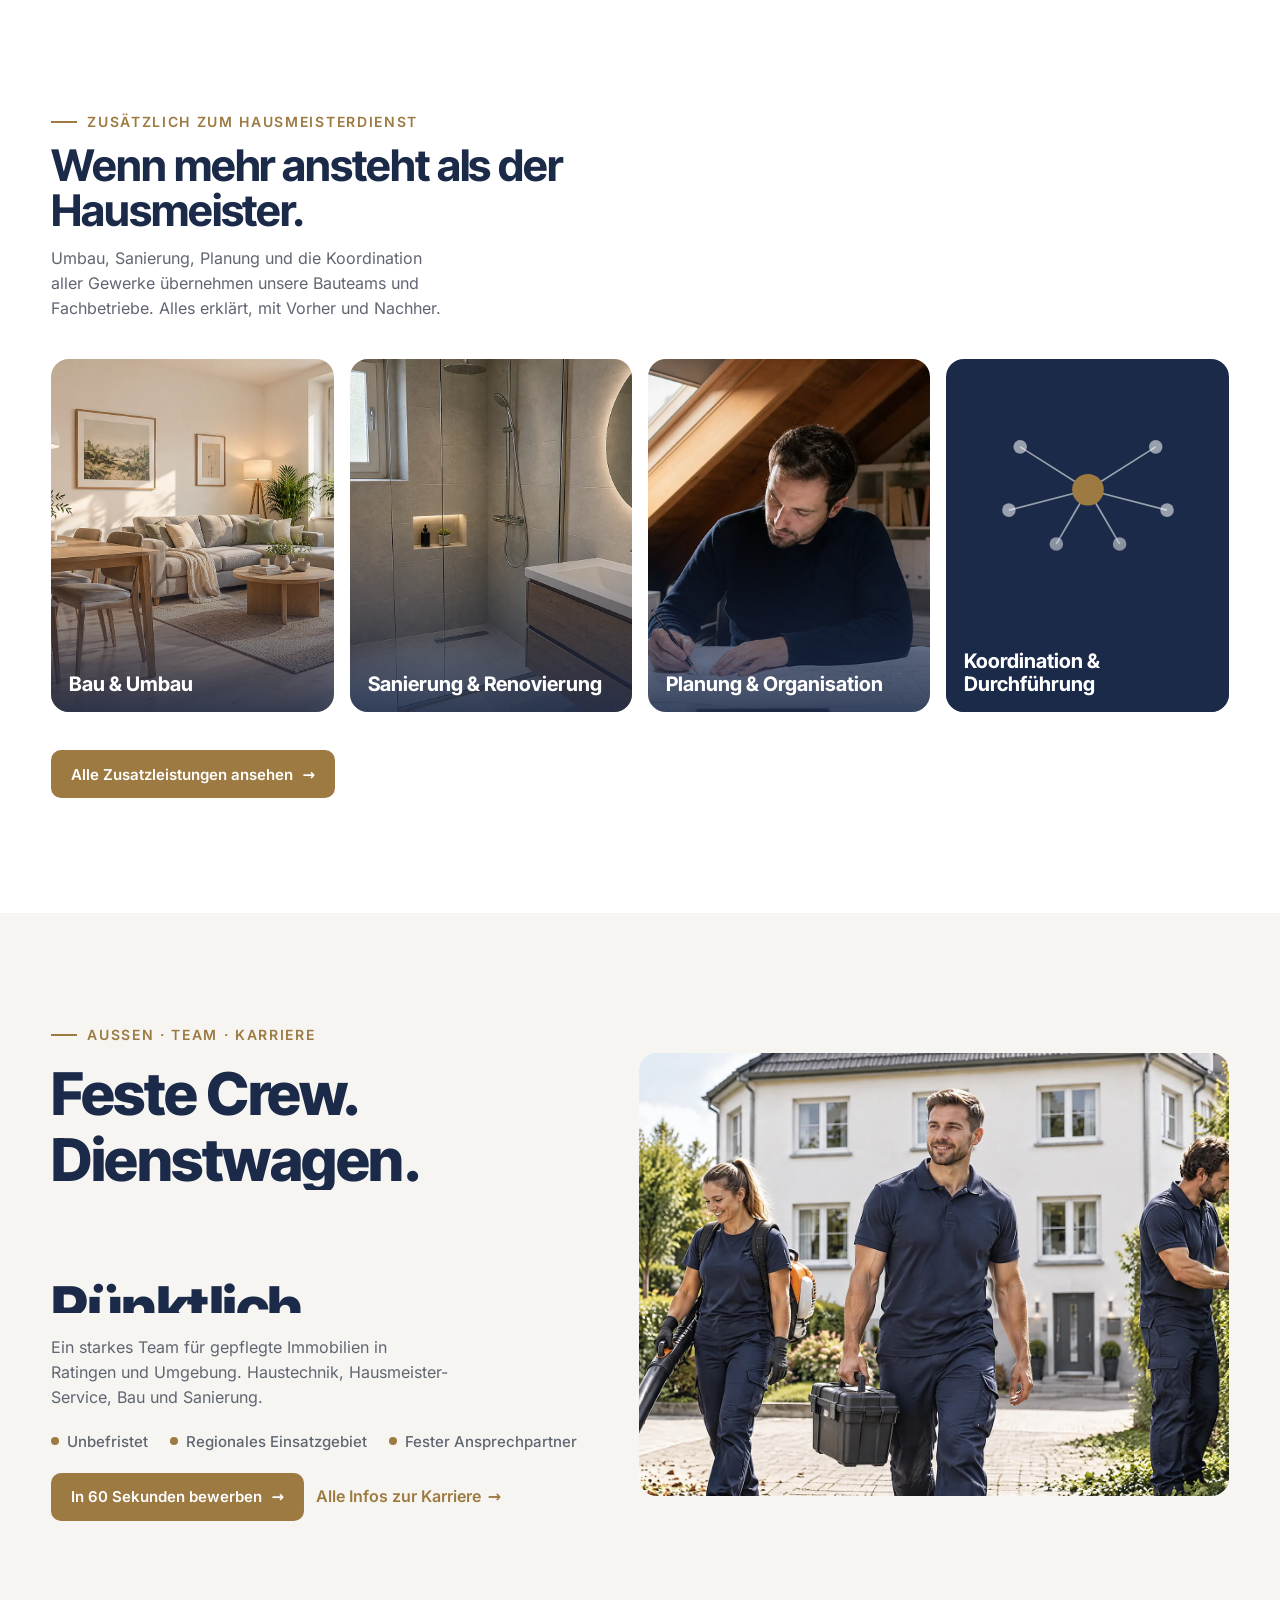
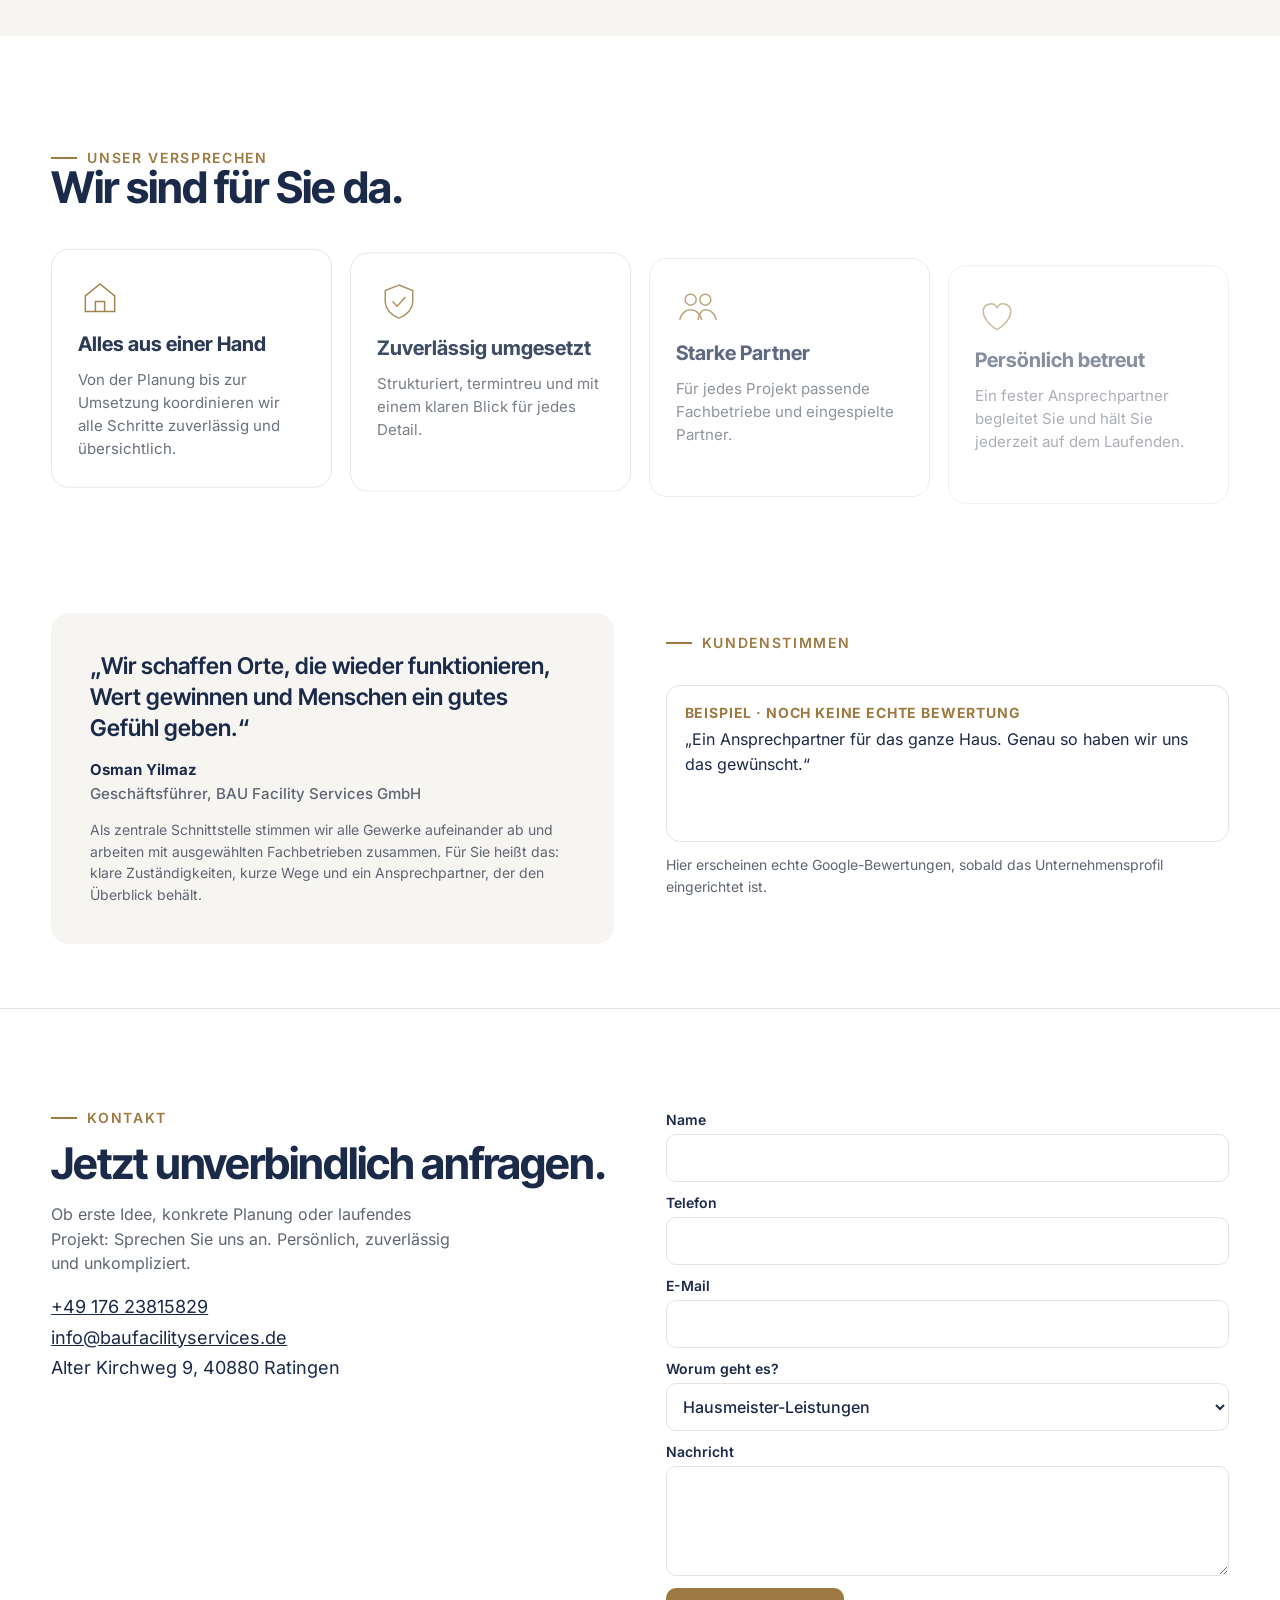
==== commit 5aa48960: "Fahrt als reine Funktion des Scrollens (kein Hängenbleiben beim Umschalten), Zusatzleistungen auf ei" ====
--- a/site/index.html
+++ b/site/index.html
@@ -18,7 +18,7 @@
   <div class="seg" role="group" aria-label="Objektart wählen"><button type="button" data-mode="wohn" aria-pressed="true">Privat</button><button type="button" data-mode="firma" aria-pressed="false">Gewerblich</button></div>
   <ul class="nav__links">
     <li><a href="#keller">Hausmeister</a></li>
-    <li><a href="#umbau">Zusatzleistungen</a></li>
+    <li><a href="zusatzleistungen.html">Zusatzleistungen</a></li>
     <li><a href="#werte">Über uns</a></li>
     <li><a href="#team">Karriere</a></li>
     <li><a href="#kontakt">Kontakt</a></li>
@@ -29,7 +29,7 @@
 </header>
 <div class="progress" aria-hidden="true"></div>
 <nav class="menu" id="menu" hidden aria-label="Menü">
-  <a href="#keller">Hausmeister-Leistungen</a><a href="#umbau">Zusätzlich: Bau & Umbau</a><a href="#sanierung">Zusätzlich: Sanierung & Renovierung</a><a href="#planung">Zusätzlich: Planung & Organisation</a><a href="#koordination">Koordination & Ansprechpartner</a><a href="#team">Karriere</a><a href="#kontakt">Kontakt</a>
+  <a href="#keller">Hausmeister-Leistungen</a><a href="#koordination">Ihr Ansprechpartner</a><a href="zusatzleistungen.html">Zusatzleistungen: Bau, Sanierung, Planung</a><a href="#team">Karriere</a><a href="#kontakt">Kontakt</a>
 </nav>
 
 <main>
@@ -76,55 +76,35 @@
     <article class="sc sc--hm" id="c-dach" aria-live="polite"></article>
     <article class="sc sc--hm" id="c-aussen" aria-live="polite"></article>
 
-    <div class="bridge" id="bridge" aria-hidden="true">
-      <p class="eyebrow">Zusätzlich zum Hausmeisterdienst</p>
-      <h2>Was wir außerdem für Ihr Haus tun.</h2>
-      <p class="lead">Keine Hausmeister-Arbeit, sondern Projekte unserer Bauteams und Fachbetriebe.</p>
-    </div>
-
-    <!-- Akt 2 · Wenn mehr ansteht: Leistungen unserer Bau- und Projektteams -->
-    <article class="sc sc--svc" id="c-umbau" aria-labelledby="t-umbau">
-      <div class="sc__media">
-        <div class="wipe" id="wipe" role="slider" tabindex="0" aria-label="Vorher-Nachher-Vergleich Umbau" aria-valuemin="0" aria-valuemax="100" aria-valuenow="50">
-          <img data-img="e1-eg-vorher" alt="Vorher: alter Büroraum">
-          <img class="after" data-img="e2-eg-nachher" alt="Nachher: heller, offener Wohnraum">
-          <span class="tag tag--l">Vorher</span><span class="tag tag--r">Nachher</span>
-          <div class="wipe__line"></div><div class="wipe__knob" aria-hidden="true">‹ ›</div>
-        </div>
-      </div>
-      <p class="crumb">Zusatzleistung · <b>Bau & Umbau</b></p>
-      <h2 id="t-umbau">Aus Räumen Chancen machen.</h2>
-      <p class="lead">Neue Raumaufteilung, Modernisierung oder umfangreicher Umbau: von unseren Bauteams und Fachbetrieben fachgerecht umgesetzt.</p>
-      <a class="more" href="bau-umbau.html">Mehr zu Bau & Umbau <span class="arrow">→</span></a>
-    </article>
-    <article class="sc sc--svc" id="c-sanierung" aria-labelledby="t-sanierung">
-      <div class="sc__media"><div class="steps3" id="steps3"><img class="on" data-img="o1-bad-vorher" alt="Vorher: altes Bad"><img data-img="o2-bad-arbeit" alt="Arbeit: Fliesenleger verlegt neue Fliesen"><img data-img="o3-bad-ergebnis" alt="Ergebnis: neues Bad"></div></div>
-      <p class="crumb">Zusatzleistung · <b>Sanierung & Renovierung</b></p>
-      <h2 id="t-sanierung">Räume wieder in Bestform.</h2>
-      <div class="prog" id="prog"><i></i><button data-s="0" class="on">Vorher</button><button data-s="1">Arbeit</button><button data-s="2">Ergebnis</button></div>
-      <a class="more" href="sanierung.html">Mehr zu Sanierung & Renovierung <span class="arrow">→</span></a>
-    </article>
-    <article class="sc sc--svc" id="c-planung" aria-labelledby="t-planung">
-      <div class="sc__media"><img data-img="d1-dach" alt="Projektleiter plant einen Umbau mit Grundrissen"></div>
-      <p class="crumb">Zusatzleistung · <b>Planung & Organisation</b></p>
-      <h2 id="t-planung">Ihr Projekt, sauber geplant.</h2>
-      <ol class="phases"><li><span>1</span><div><b>Analyse</b><p>Bestand erfassen, Bedarf klären.</p></div></li><li><span>2</span><div><b>Konzeption</b><p>Lösung, Kosten und Termine festlegen.</p></div></li><li><span>3</span><div><b>Umsetzung</b><p>Gewerke einplanen, Qualität sichern.</p></div></li><li><span>4</span><div><b>Übergabe</b><p>Abnahme, danach laufende Betreuung.</p></div></li></ol>
-      <a class="more" href="planung.html">Mehr zu Planung & Organisation <span class="arrow">→</span></a>
-    </article>
-
     <!-- Koordination -->
     <div class="coord" id="coord"><svg id="coordSvg" aria-hidden="true"></svg></div>
     <article class="sc sc--coord" id="contactCard" aria-labelledby="t-coord">
       <img data-img="a1-ansprechpartner" alt="Ihr fester Ansprechpartner bei BAU Facility Services (Symbolbild)">
-      <p class="crumb">Koordination & Durchführung</p>
-      <h2 id="t-coord">Ein Ansprechpartner. Alle Gewerke.</h2>
-      <p class="lead">Hausmeister, Bauteam, Fachbetriebe: Wir stimmen alles aufeinander ab und behalten den Ablauf für Sie im Blick.</p>
-      <a class="more" href="koordination.html">Mehr zur Koordination <span class="arrow">→</span></a>
+      <p class="crumb">Ein Objekt · ein Ansprechpartner</p>
+      <h2 id="t-coord">Ein fester Ansprechpartner für Ihre Anlage.</h2>
+      <p class="lead">Ihr Hausmeister kennt jede Etage. Sie haben eine Nummer für alles, mit Foto-Protokoll nach jedem Einsatz.</p>
+      <div class="row"><a class="more" href="#kontakt">Hausmeister anfragen <span class="arrow">→</span></a><a class="more" href="zusatzleistungen.html">Zusatzleistungen <span class="arrow">→</span></a></div>
     </article>
     </div>
   </div>
 </section>
-<span id="keller" class="sr"></span><span id="eg" class="sr"></span><span id="og" class="sr"></span><span id="dach" class="sr"></span><span id="aussen" class="sr"></span><span id="umbau" class="sr"></span><span id="sanierung" class="sr"></span><span id="planung" class="sr"></span><span id="koordination" class="sr"></span>
+<span id="keller" class="sr"></span><span id="eg" class="sr"></span><span id="og" class="sr"></span><span id="dach" class="sr"></span><span id="aussen" class="sr"></span><span id="koordination" class="sr"></span>
+
+<!-- ZUSATZLEISTUNGEN (Teaser, eigene Seite) -->
+<section class="zteaser" id="zusatz" aria-labelledby="zt-h">
+  <div class="zteaser__head">
+    <p class="eyebrow">Zusätzlich zum Hausmeisterdienst</p>
+    <h2 id="zt-h">Wenn mehr ansteht als der Hausmeister.</h2>
+    <p class="lead">Umbau, Sanierung, Planung und die Koordination aller Gewerke übernehmen unsere Bauteams und Fachbetriebe. Alles erklärt, mit Vorher und Nachher.</p>
+  </div>
+  <div class="zteaser__grid">
+    <a class="ztile" href="zusatzleistungen.html#umbau"><img data-img="e2-eg-nachher" alt="Umgebauter, heller Wohnraum" loading="lazy"><span>Bau & Umbau</span></a>
+    <a class="ztile" href="zusatzleistungen.html#sanierung"><img data-img="o3-bad-ergebnis" alt="Saniertes Bad" loading="lazy"><span>Sanierung & Renovierung</span></a>
+    <a class="ztile" href="zusatzleistungen.html#planung"><img data-img="d1-dach" alt="Projektleiter plant mit Grundrissen" loading="lazy"><span>Planung & Organisation</span></a>
+    <a class="ztile ztile--svg" href="zusatzleistungen.html#koordination"><svg viewBox="0 0 200 120" aria-hidden="true"><g fill="none" stroke="currentColor" stroke-width="1.5"><path d="M100 60 40 22M100 60 160 22M100 60 30 78M100 60 170 78M100 60 72 108M100 60 128 108"/></g><g fill="currentColor"><circle cx="40" cy="22" r="6"/><circle cx="160" cy="22" r="6"/><circle cx="30" cy="78" r="6"/><circle cx="170" cy="78" r="6"/><circle cx="72" cy="108" r="6"/><circle cx="128" cy="108" r="6"/></g><circle cx="100" cy="60" r="14" fill="#9d7a42"/></svg><span>Koordination & Durchführung</span></a>
+  </div>
+  <a class="btn btn--or" href="zusatzleistungen.html">Alle Zusatzleistungen ansehen <span class="arrow">→</span></a>
+</section>
 
 <!-- 8 · AUSSEN / TEAM -->
 <section class="team" id="team">
--- a/site/styles.css
+++ b/site/styles.css
@@ -33,8 +33,8 @@
 /* Kopfzeile */
 .nav{position:fixed;inset:0 0 auto 0;height:var(--head);z-index:50;display:flex;align-items:center;gap:28px;padding:0 var(--pad);background:rgba(255,255,255,.92);backdrop-filter:blur(10px);-webkit-backdrop-filter:blur(10px);border-bottom:1px solid var(--line)}
 .nav__logo img{height:40px;width:auto}
-.seg{display:flex;margin-left:auto;padding:3px;border:1.5px solid var(--line);border-radius:999px;background:#fff;flex:none}
-.seg button{min-height:38px;padding:0 14px;border-radius:999px;font:600 14px var(--f);color:var(--muted);transition:background .25s,color .25s}
+.seg{display:flex;margin-left:auto;padding:2px;border:1.5px solid var(--line);border-radius:999px;background:#fff;flex:none}
+.seg button{min-height:44px;padding:0 14px;border-radius:999px;font:600 14px var(--f);color:var(--muted);transition:background .25s,color .25s}
 .seg button[aria-pressed="true"]{background:var(--ink);color:#fff}
 .nav__links{display:flex;gap:4px;list-style:none}
 .nav__links a{display:flex;align-items:center;min-height:44px;padding:0 12px;font:500 15px var(--f);text-decoration:none;border-radius:8px}
@@ -91,7 +91,8 @@
 .sc{position:absolute;z-index:5;right:var(--pad);top:var(--head);bottom:0;margin-block:auto;height:fit-content;max-height:calc(100% - var(--head) - 32px);width:min(440px,36vw);overflow:hidden;display:flex;flex-direction:column;gap:14px;padding:26px 28px;background:rgba(255,255,255,.96);border:1px solid var(--line);border-radius:var(--r);box-shadow:var(--shadow);opacity:0;visibility:hidden}
 .sc h2{font-size:clamp(26px,2.3vw,36px);line-height:1.06}
 .sc .lead{font-size:16px;max-width:none}
-.sc--svc{width:min(560px,44vw)}
+.sc--hm{width:min(480px,38vw)}
+.sc--hm .sc__media{aspect-ratio:16/9}
 .sc__media{position:relative;aspect-ratio:16/9;border-radius:12px;overflow:hidden;background:var(--bg2);flex:none}
 .sc__media>img{position:absolute;inset:0;width:100%;height:100%;object-fit:cover}
 .bridge{position:absolute;z-index:5;right:var(--pad);top:var(--head);bottom:0;margin-block:auto;height:fit-content;width:min(520px,42vw);display:flex;flex-direction:column;gap:14px;opacity:0;visibility:hidden;pointer-events:none}
@@ -215,7 +216,7 @@
 @media (max-width:700px){
   :root{--head:60px}
   .nav__logo img{height:34px}
-  .seg button{padding:0 10px;min-height:36px}
+  .seg button{padding:0 10px;min-height:44px}
   .nav{gap:10px}
   h1{font-size:clamp(32px,9vw,44px)}h2{font-size:clamp(28px,8vw,38px)}
   .house{width:118vw;top:62%}
@@ -246,3 +247,77 @@
   .sc .prog{margin-top:0}
   .hero{grid-template-columns:1fr 1fr;min-height:100svh;padding-top:calc(var(--head) + 12px)}.hero h1{font-size:30px}.hero .lead{display:none}
 }
+
+/* Teaser Zusatzleistungen */
+.zteaser{padding:clamp(70px,9vw,130px) var(--pad);display:grid;gap:clamp(24px,3vw,40px);justify-items:start}
+.zteaser__head{display:grid;gap:14px;max-width:760px}
+.zteaser__grid{display:grid;grid-template-columns:repeat(4,1fr);gap:16px;width:100%}
+.ztile{position:relative;display:block;aspect-ratio:4/5;border-radius:var(--r);overflow:hidden;background:var(--bg2);text-decoration:none;color:#fff}
+.ztile img{position:absolute;inset:0;width:100%;height:100%;object-fit:cover;transition:transform .6s}
+.ztile:hover img{transform:scale(1.05)}
+.ztile::after{content:"";position:absolute;inset:0;background:linear-gradient(180deg,transparent 45%,rgba(27,42,73,.85))}
+.ztile span{position:absolute;left:18px;right:18px;bottom:16px;z-index:2;font:700 20px/1.15 var(--f-d)}
+.ztile--svg{background:var(--ink);color:#fff}.ztile--svg svg{position:absolute;inset:18% 10% auto;width:80%;color:rgba(255,255,255,.55)}
+@media (max-width:1020px){.zteaser__grid{grid-template-columns:1fr 1fr}}
+@media (max-width:700px){.sc--hm .sc__media{aspect-ratio:21/9}.ztile{aspect-ratio:1}.ztile span{font-size:17px}}
+@media (max-height:500px) and (orientation:landscape){.sc--hm .sc__media{display:none}}
+
+/* ===== Seite Zusatzleistungen ===== */
+.zhero{max-width:1240px;margin:0 auto;padding:calc(var(--head) + clamp(30px,6vw,80px)) var(--pad) clamp(40px,6vw,70px);display:grid;gap:18px}
+.zhero h1{max-width:16ch}
+.zhero .lead{max-width:62ch}
+.zpath{list-style:none;display:grid;grid-template-columns:repeat(4,1fr);gap:12px;margin-top:14px}
+.zpath a{display:grid;grid-template-columns:auto 1fr;grid-template-rows:auto auto;column-gap:12px;align-items:center;min-height:72px;padding:14px 16px;border:1.5px solid var(--line);border-radius:14px;text-decoration:none;transition:border-color .25s,transform .25s}
+.zpath a:hover{border-color:var(--or);transform:translateY(-2px)}
+.zpath span{grid-row:1/3;width:36px;height:36px;border-radius:50%;background:var(--ink);color:#fff;display:grid;place-items:center;font:700 15px var(--f-d)}
+.zpath b{font:700 17px var(--f-d)}.zpath small{color:var(--muted)}
+.zsec{max-width:1240px;margin:0 auto;padding:clamp(50px,7vw,100px) var(--pad);display:grid;grid-template-columns:1.1fr .9fr;gap:clamp(24px,4vw,64px);align-items:center}
+.zsec--flip .zsec__media{order:2}
+.zsec__media{position:relative;aspect-ratio:16/10;border-radius:var(--r);overflow:hidden;background:var(--bg2)}
+.zsec__media>img{position:absolute;inset:0;width:100%;height:100%;object-fit:cover}
+.zsec__copy{display:grid;gap:16px;align-content:start}
+.phasetabs{display:flex;flex-wrap:wrap;gap:8px}
+.phasetabs button{min-height:44px;padding:0 16px;border-radius:999px;border:1.5px solid var(--line);font:600 15px var(--f);background:#fff}
+.phasetabs button[aria-selected="true"]{background:var(--ink);border-color:var(--ink);color:#fff}
+.phasebox{display:grid;gap:10px;padding:20px;border-radius:14px;background:var(--bg2);min-height:190px}
+.phasebox b{font:700 19px var(--f-d)}.phasebox p{color:var(--muted)}
+.zsteps{max-width:1240px;margin:0 auto;padding:clamp(50px,7vw,100px) var(--pad);display:grid;grid-template-columns:1.1fr .9fr;gap:clamp(24px,4vw,64px);background:#fff}
+.zsteps__sticky{position:sticky;top:calc(var(--head) + 24px);align-self:start}
+.zsteps__media{position:relative;aspect-ratio:4/3;border-radius:var(--r);overflow:hidden;background:var(--bg2)}
+.zsteps__media img{position:absolute;inset:0;width:100%;height:100%;object-fit:cover;opacity:0;transition:opacity .6s}
+.zsteps__media img.on{opacity:1}
+.zsteps__bar{position:absolute;left:16px;right:16px;bottom:16px;height:4px;border-radius:4px;background:rgba(255,255,255,.55);z-index:2}
+.zsteps__bar i{display:block;height:100%;width:33%;border-radius:4px;background:var(--or);transition:width .5s}
+.zsteps__copy{display:grid;gap:0}
+.zsteps__intro{display:grid;gap:14px;padding-bottom:20vh}
+.zstep{min-height:60vh;display:grid;align-content:center;gap:10px;opacity:.35;transition:opacity .4s}
+.zstep.on{opacity:1}
+.zstep span{font:700 14px var(--f);letter-spacing:.1em;text-transform:uppercase;color:var(--or)}
+.zstep h3{font:700 clamp(24px,2.4vw,34px)/1.1 var(--f-d)}
+.zstep p{color:var(--muted);max-width:44ch}
+.zcoord{max-width:1240px;margin:0 auto;padding:clamp(50px,7vw,100px) var(--pad);display:grid;grid-template-columns:.9fr 1.1fr;gap:clamp(24px,4vw,64px);align-items:center}
+.zcoord__copy{display:grid;gap:16px}
+.zswitch{display:flex;flex-wrap:wrap;padding:3px;border:1.5px solid var(--line);border-radius:999px;justify-self:start}
+.zswitch button{min-height:44px;padding:0 16px;border-radius:999px;font:600 14px var(--f);color:var(--muted)}
+.zswitch button[aria-pressed="true"]{background:var(--ink);color:#fff}
+.zcount{display:flex;align-items:baseline;gap:12px}.zcount b{font:800 64px/1 var(--f-d);color:var(--or)}.zcount span{color:var(--muted);max-width:24ch}
+.zcoord__map{background:var(--bg2);border-radius:var(--r);padding:12px}
+.zcoord__map svg{width:100%;height:auto;display:block}
+.zcoord__map path{fill:none;stroke-width:2;transition:opacity .6s,stroke-dashoffset .9s}
+.zcoord__map .l-ohne path{stroke:#c0564b;stroke-dasharray:5 6}
+.zcoord__map .l-mit path{stroke:var(--or)}
+.zcoord__map[data-v="mit"] .l-ohne{opacity:0}.zcoord__map[data-v="ohne"] .l-mit{opacity:0}
+.zcoord__map .hub{transition:opacity .5s,transform .5s}
+.zcoord__map[data-v="ohne"] .hub{opacity:0;transform:scale(.6)}
+.zcoord__map circle{fill:var(--ink)}.zcoord__map .hub circle{fill:var(--or)}
+.zcoord__map text{fill:#fff;font:700 15px var(--f);text-anchor:middle}
+.zcoord__map .node rect{fill:#fff;stroke:var(--line);stroke-width:1.5}.zcoord__map .node text{fill:var(--ink);font:600 14px var(--f)}
+@media (max-width:1020px){
+  .zpath{grid-template-columns:1fr 1fr}
+  .zsec,.zcoord{grid-template-columns:1fr}.zsec--flip .zsec__media{order:0}
+  .zsteps{grid-template-columns:1fr}.zsteps__sticky{top:calc(var(--head) + 8px);z-index:2}
+  .zsteps__media{aspect-ratio:16/10}
+  .zsteps__intro{padding:24px 0 6vh}.zstep{min-height:46vh}
+}
+@media (max-width:700px){.zpath{grid-template-columns:1fr}.zcount b{font-size:48px}.zsteps__media{aspect-ratio:16/9}}
+@media (max-height:500px) and (orientation:landscape){.zsteps{grid-template-columns:1fr 1fr}.zsteps__sticky{top:calc(var(--head) + 8px)}.zstep{min-height:70vh}}
